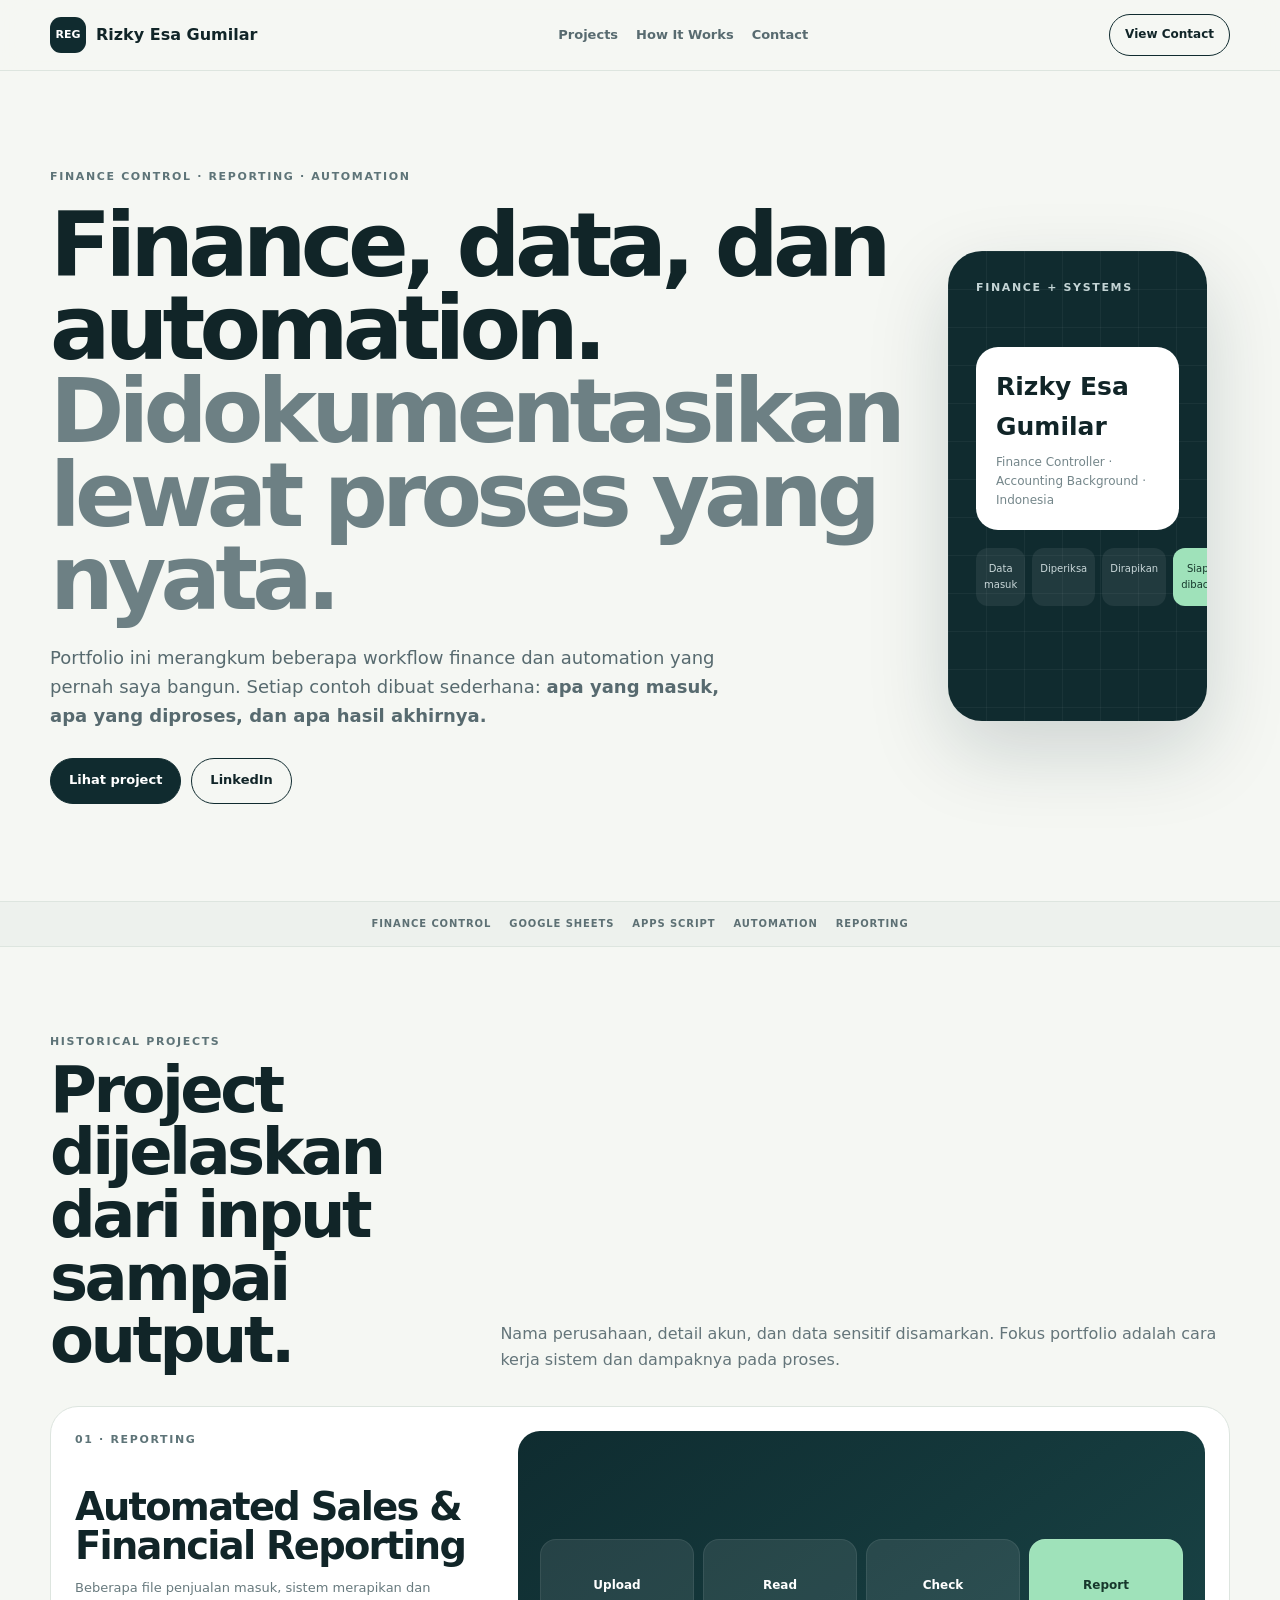
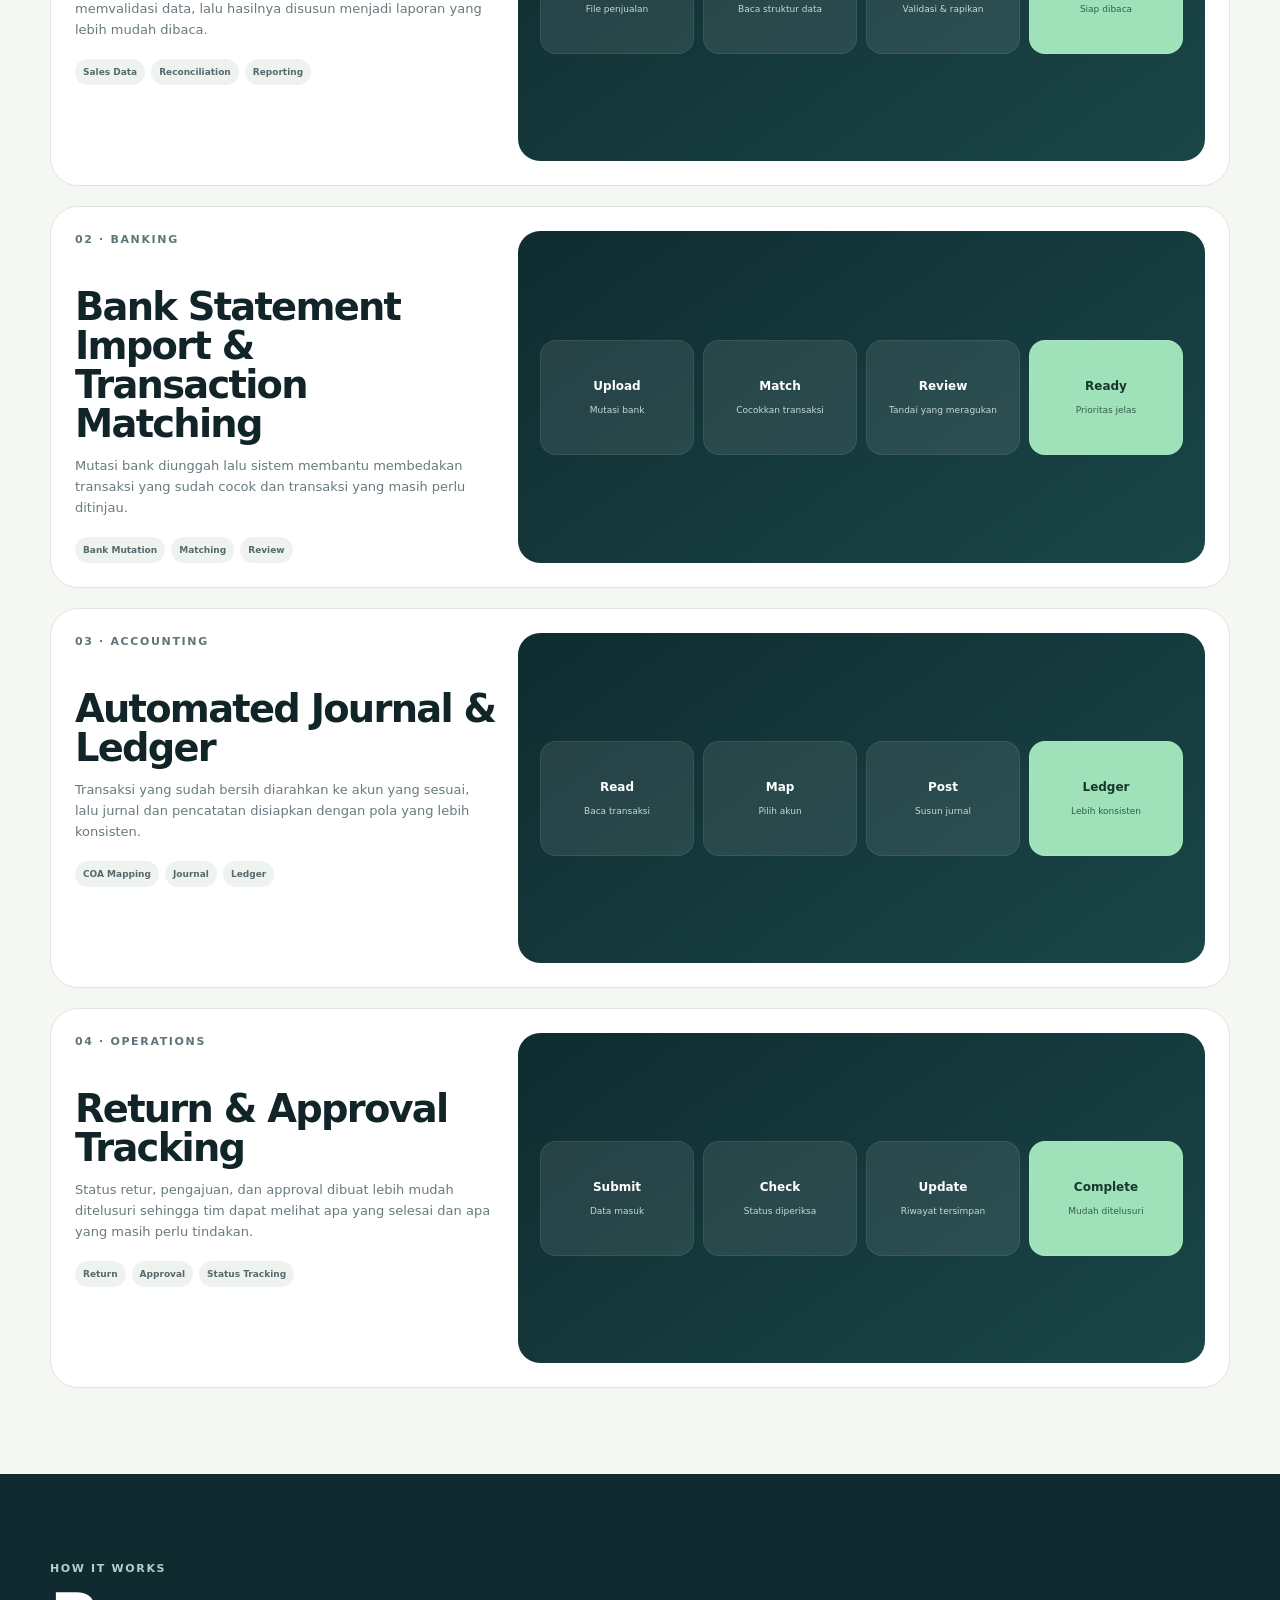
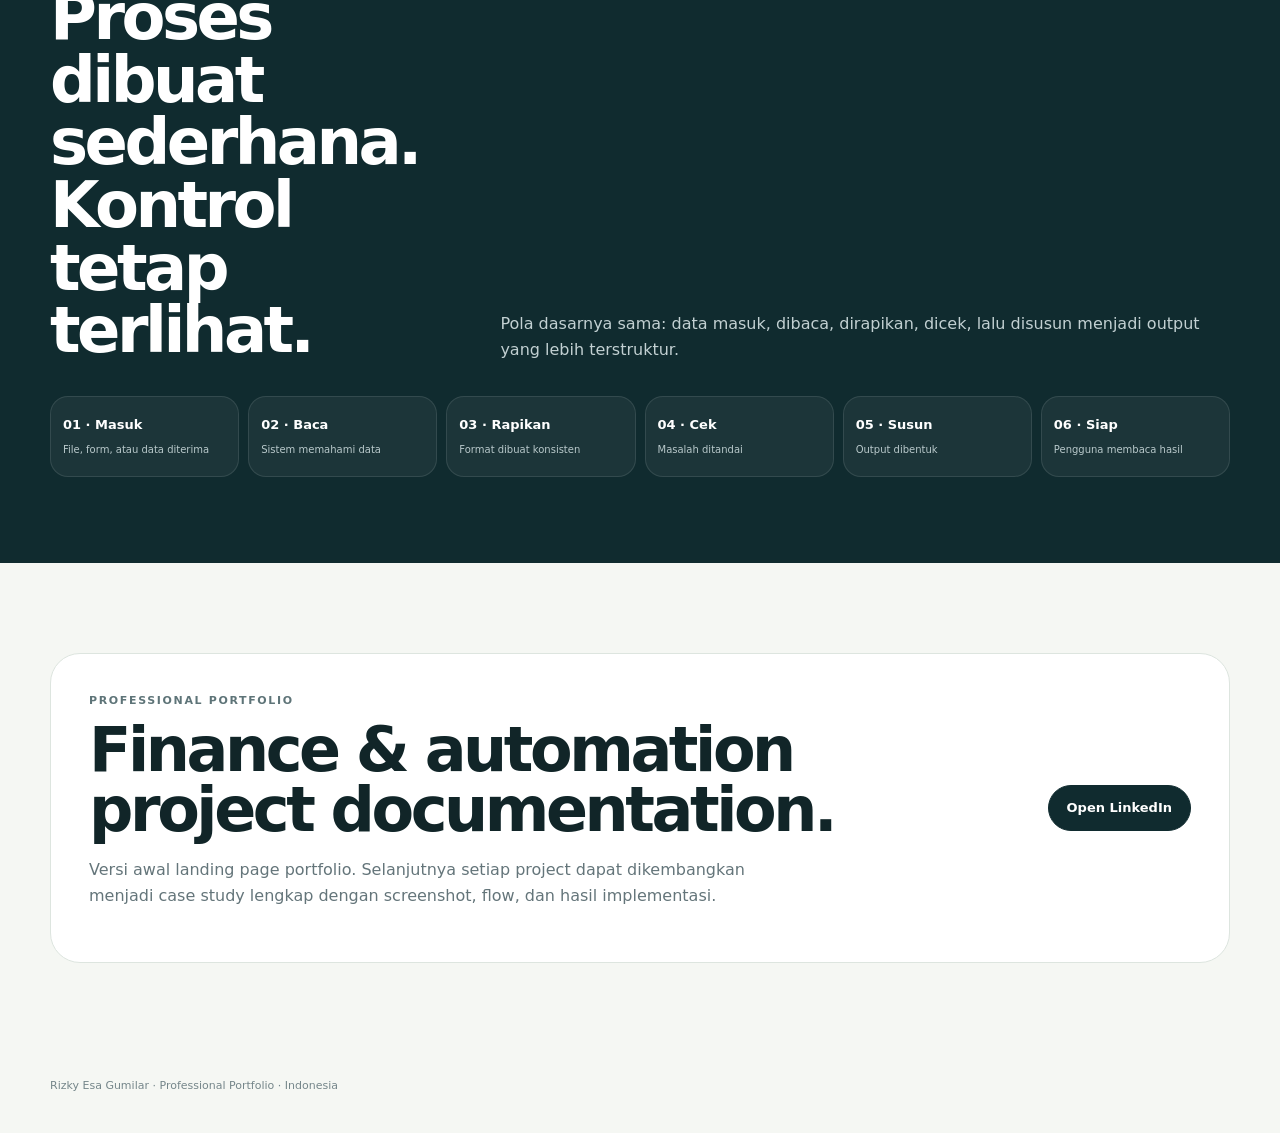
==== index.html @ 23c1c9a4 "Add initial portfolio landing page" ====
<!doctype html>
<html lang="id">
<head>
<meta charset="utf-8">
<meta name="viewport" content="width=device-width,initial-scale=1">
<title>Rizky Esa Gumilar — Finance Control & Automation</title>
<style>
:root{--bg:#f5f7f3;--paper:#fff;--ink:#112528;--muted:#64757a;--line:#dde5df;--deep:#102b2f;--green:#9fe2ba;--greenSoft:#e5f6eb;--max:1180px}*{box-sizing:border-box}html{scroll-behavior:smooth}body{margin:0;background:var(--bg);color:var(--ink);font-family:Inter,system-ui,-apple-system,"Segoe UI",sans-serif;line-height:1.6}a{text-decoration:none;color:inherit}.wrap{width:min(var(--max),calc(100% - 40px));margin:auto}nav{position:sticky;top:0;z-index:20;background:rgba(245,247,243,.93);backdrop-filter:blur(14px);border-bottom:1px solid var(--line)}.nav{min-height:70px;display:flex;align-items:center;justify-content:space-between;gap:18px}.brand{display:flex;align-items:center;gap:10px;font-weight:850}.brandmark{width:36px;height:36px;border-radius:11px;background:var(--deep);color:white;display:grid;place-items:center;font-size:11px}.navlinks{display:flex;gap:18px;font-size:13px;color:#586b70;font-weight:700}.cta{padding:10px 15px;border:1px solid var(--deep);border-radius:999px;font-size:12px;font-weight:800}.hero{display:grid;grid-template-columns:1.08fr .92fr;gap:48px;align-items:center;min-height:calc(100vh - 70px);padding:64px 0}.eyebrow{font-size:11px;letter-spacing:.15em;text-transform:uppercase;font-weight:850;color:#5e7478}.hero h1{font-size:clamp(52px,7vw,92px);line-height:.93;letter-spacing:-.065em;margin:18px 0 24px}.hero h1 span{color:#6d8084;font-weight:700}.hero p{font-size:18px;color:#576a6f;max-width:680px}.actions{display:flex;gap:10px;flex-wrap:wrap;margin-top:27px}.btn{min-height:46px;padding:0 18px;border-radius:999px;border:1px solid var(--deep);display:inline-flex;align-items:center;font-size:13px;font-weight:820}.btn.primary{background:var(--deep);color:white}.hero-panel{background:var(--deep);border-radius:34px;padding:28px;color:white;min-height:470px;box-shadow:0 30px 80px rgba(13,41,45,.17);position:relative;overflow:hidden}.hero-panel:before{content:"";position:absolute;inset:0;background-image:linear-gradient(rgba(255,255,255,.045) 1px,transparent 1px),linear-gradient(90deg,rgba(255,255,255,.045) 1px,transparent 1px);background-size:38px 38px}.panelin{position:relative;z-index:1}.profile{margin-top:50px;background:white;color:var(--ink);border-radius:22px;padding:20px}.profile h3{margin:0;font-size:25px}.profile p{margin:6px 0 0;color:#74868a;font-size:12px}.flow{display:grid;grid-template-columns:repeat(4,1fr);gap:7px;margin-top:18px}.flow div{padding:13px 8px;border-radius:12px;background:rgba(255,255,255,.07);text-align:center;font-size:10px;color:#c9d7d9}.flow .active{background:var(--green);color:#17372c}.trust{border-block:1px solid var(--line);background:#edf1ed;padding:14px 0}.trustin{display:flex;justify-content:center;gap:18px;flex-wrap:wrap;font-size:10px;letter-spacing:.09em;text-transform:uppercase;color:#5d7074;font-weight:820}section{padding:86px 0}.head{display:grid;grid-template-columns:.72fr 1.28fr;gap:40px;align-items:end;margin-bottom:34px}.head h2{font-size:clamp(38px,5vw,64px);line-height:.98;letter-spacing:-.055em;margin:8px 0 0}.head p{margin:0;color:var(--muted)}.projects{display:grid;gap:20px}.project{display:grid;grid-template-columns:.76fr 1.24fr;gap:22px;background:white;border:1px solid var(--line);border-radius:28px;padding:24px}.project h3{font-size:clamp(28px,3vw,40px);line-height:1.02;letter-spacing:-.045em;margin:38px 0 12px}.project p{color:#687a7e;font-size:13px}.tags{display:flex;gap:6px;flex-wrap:wrap;margin-top:18px}.tags span{padding:6px 8px;border-radius:999px;background:#eff3f0;font-size:9px;font-weight:780;color:#56696d}.visual{min-height:330px;border-radius:22px;background:linear-gradient(145deg,#0f2c30,#1a4648);padding:22px;color:white;display:flex;align-items:center}.steps{width:100%;display:grid;grid-template-columns:repeat(4,1fr);gap:9px}.step{background:rgba(255,255,255,.09);border:1px solid rgba(255,255,255,.08);border-radius:16px;padding:17px 11px;text-align:center;min-height:115px;display:flex;flex-direction:column;justify-content:center}.step b{font-size:12px}.step span{font-size:9px;color:#c7d7d8;margin-top:6px}.step.done{background:var(--green);color:#17372c}.step.done span{color:#355c4c}.method{background:#102b2f;color:white}.method .head p{color:#c2d0d2}.methodflow{display:grid;grid-template-columns:repeat(6,1fr);gap:9px}.methodflow div{border:1px solid rgba(255,255,255,.10);border-radius:18px;padding:18px 12px;background:rgba(255,255,255,.05)}.methodflow b{display:block;font-size:13px}.methodflow span{display:block;font-size:10px;color:#b9c9cb;margin-top:6px}.contact{padding:90px 0}.contactbox{background:white;border:1px solid var(--line);border-radius:30px;padding:38px;display:grid;grid-template-columns:1fr auto;gap:30px;align-items:center}.contact h2{font-size:clamp(38px,5vw,62px);line-height:.98;letter-spacing:-.055em;margin:10px 0}.contact p{color:var(--muted);max-width:680px}footer{padding:24px 0 38px;color:#75868a;font-size:11px}@media(max-width:900px){.hero,.head,.project,.contactbox{grid-template-columns:1fr}.hero{padding-top:48px}.hero-panel{min-height:390px}.navlinks{display:none}.methodflow{grid-template-columns:repeat(2,1fr)}}@media(max-width:620px){.wrap{width:min(100% - 24px,var(--max))}.hero h1{font-size:52px}.flow,.steps{grid-template-columns:1fr 1fr}.project{padding:16px}.visual{min-height:280px}}
</style>
</head>
<body>
<nav><div class="wrap nav"><div class="brand"><div class="brandmark">REG</div>Rizky Esa Gumilar</div><div class="navlinks"><a href="#projects">Projects</a><a href="#method">How It Works</a><a href="#contact">Contact</a></div><a class="cta" href="#contact">View Contact</a></div></nav>
<main>
<div class="wrap hero"><div><div class="eyebrow">Finance Control · Reporting · Automation</div><h1>Finance, data, dan automation.<br><span>Didokumentasikan lewat proses yang nyata.</span></h1><p>Portfolio ini merangkum beberapa workflow finance dan automation yang pernah saya bangun. Setiap contoh dibuat sederhana: <strong>apa yang masuk, apa yang diproses, dan apa hasil akhirnya.</strong></p><div class="actions"><a class="btn primary" href="#projects">Lihat project</a><a class="btn" href="https://www.linkedin.com/" target="_blank" rel="noreferrer">LinkedIn</a></div></div><div class="hero-panel"><div class="panelin"><div class="eyebrow" style="color:#c4d4d5">Finance + Systems</div><div class="profile"><h3>Rizky Esa Gumilar</h3><p>Finance Controller · Accounting Background · Indonesia</p></div><div class="flow"><div>Data masuk</div><div>Diperiksa</div><div>Dirapikan</div><div class="active">Siap dibaca</div></div></div></div></div>
<div class="trust"><div class="wrap trustin"><span>Finance Control</span><span>Google Sheets</span><span>Apps Script</span><span>Automation</span><span>Reporting</span></div></div>
<section id="projects"><div class="wrap"><div class="head"><div><div class="eyebrow">Historical projects</div><h2>Project dijelaskan dari input sampai output.</h2></div><p>Nama perusahaan, detail akun, dan data sensitif disamarkan. Fokus portfolio adalah cara kerja sistem dan dampaknya pada proses.</p></div><div class="projects">
<article class="project"><div><div class="eyebrow">01 · Reporting</div><h3>Automated Sales & Financial Reporting</h3><p>Beberapa file penjualan masuk, sistem merapikan dan memvalidasi data, lalu hasilnya disusun menjadi laporan yang lebih mudah dibaca.</p><div class="tags"><span>Sales Data</span><span>Reconciliation</span><span>Reporting</span></div></div><div class="visual"><div class="steps"><div class="step"><b>Upload</b><span>File penjualan</span></div><div class="step"><b>Read</b><span>Baca struktur data</span></div><div class="step"><b>Check</b><span>Validasi & rapikan</span></div><div class="step done"><b>Report</b><span>Siap dibaca</span></div></div></div></article>
<article class="project"><div><div class="eyebrow">02 · Banking</div><h3>Bank Statement Import & Transaction Matching</h3><p>Mutasi bank diunggah lalu sistem membantu membedakan transaksi yang sudah cocok dan transaksi yang masih perlu ditinjau.</p><div class="tags"><span>Bank Mutation</span><span>Matching</span><span>Review</span></div></div><div class="visual"><div class="steps"><div class="step"><b>Upload</b><span>Mutasi bank</span></div><div class="step"><b>Match</b><span>Cocokkan transaksi</span></div><div class="step"><b>Review</b><span>Tandai yang meragukan</span></div><div class="step done"><b>Ready</b><span>Prioritas jelas</span></div></div></div></article>
<article class="project"><div><div class="eyebrow">03 · Accounting</div><h3>Automated Journal & Ledger</h3><p>Transaksi yang sudah bersih diarahkan ke akun yang sesuai, lalu jurnal dan pencatatan disiapkan dengan pola yang lebih konsisten.</p><div class="tags"><span>COA Mapping</span><span>Journal</span><span>Ledger</span></div></div><div class="visual"><div class="steps"><div class="step"><b>Read</b><span>Baca transaksi</span></div><div class="step"><b>Map</b><span>Pilih akun</span></div><div class="step"><b>Post</b><span>Susun jurnal</span></div><div class="step done"><b>Ledger</b><span>Lebih konsisten</span></div></div></div></article>
<article class="project"><div><div class="eyebrow">04 · Operations</div><h3>Return & Approval Tracking</h3><p>Status retur, pengajuan, dan approval dibuat lebih mudah ditelusuri sehingga tim dapat melihat apa yang selesai dan apa yang masih perlu tindakan.</p><div class="tags"><span>Return</span><span>Approval</span><span>Status Tracking</span></div></div><div class="visual"><div class="steps"><div class="step"><b>Submit</b><span>Data masuk</span></div><div class="step"><b>Check</b><span>Status diperiksa</span></div><div class="step"><b>Update</b><span>Riwayat tersimpan</span></div><div class="step done"><b>Complete</b><span>Mudah ditelusuri</span></div></div></div></article>
</div></div></section>
<section id="method" class="method"><div class="wrap"><div class="head"><div><div class="eyebrow" style="color:#b9cbcd">How it works</div><h2>Proses dibuat sederhana. Kontrol tetap terlihat.</h2></div><p>Pola dasarnya sama: data masuk, dibaca, dirapikan, dicek, lalu disusun menjadi output yang lebih terstruktur.</p></div><div class="methodflow"><div><b>01 · Masuk</b><span>File, form, atau data diterima</span></div><div><b>02 · Baca</b><span>Sistem memahami data</span></div><div><b>03 · Rapikan</b><span>Format dibuat konsisten</span></div><div><b>04 · Cek</b><span>Masalah ditandai</span></div><div><b>05 · Susun</b><span>Output dibentuk</span></div><div><b>06 · Siap</b><span>Pengguna membaca hasil</span></div></div></div></section>
<section id="contact" class="contact"><div class="wrap"><div class="contactbox"><div><div class="eyebrow">Professional portfolio</div><h2>Finance & automation project documentation.</h2><p>Versi awal landing page portfolio. Selanjutnya setiap project dapat dikembangkan menjadi case study lengkap dengan screenshot, flow, dan hasil implementasi.</p></div><a class="btn primary" href="https://www.linkedin.com/" target="_blank" rel="noreferrer">Open LinkedIn</a></div></div></section>
</main><footer><div class="wrap">Rizky Esa Gumilar · Professional Portfolio · Indonesia</div></footer>
</body></html>
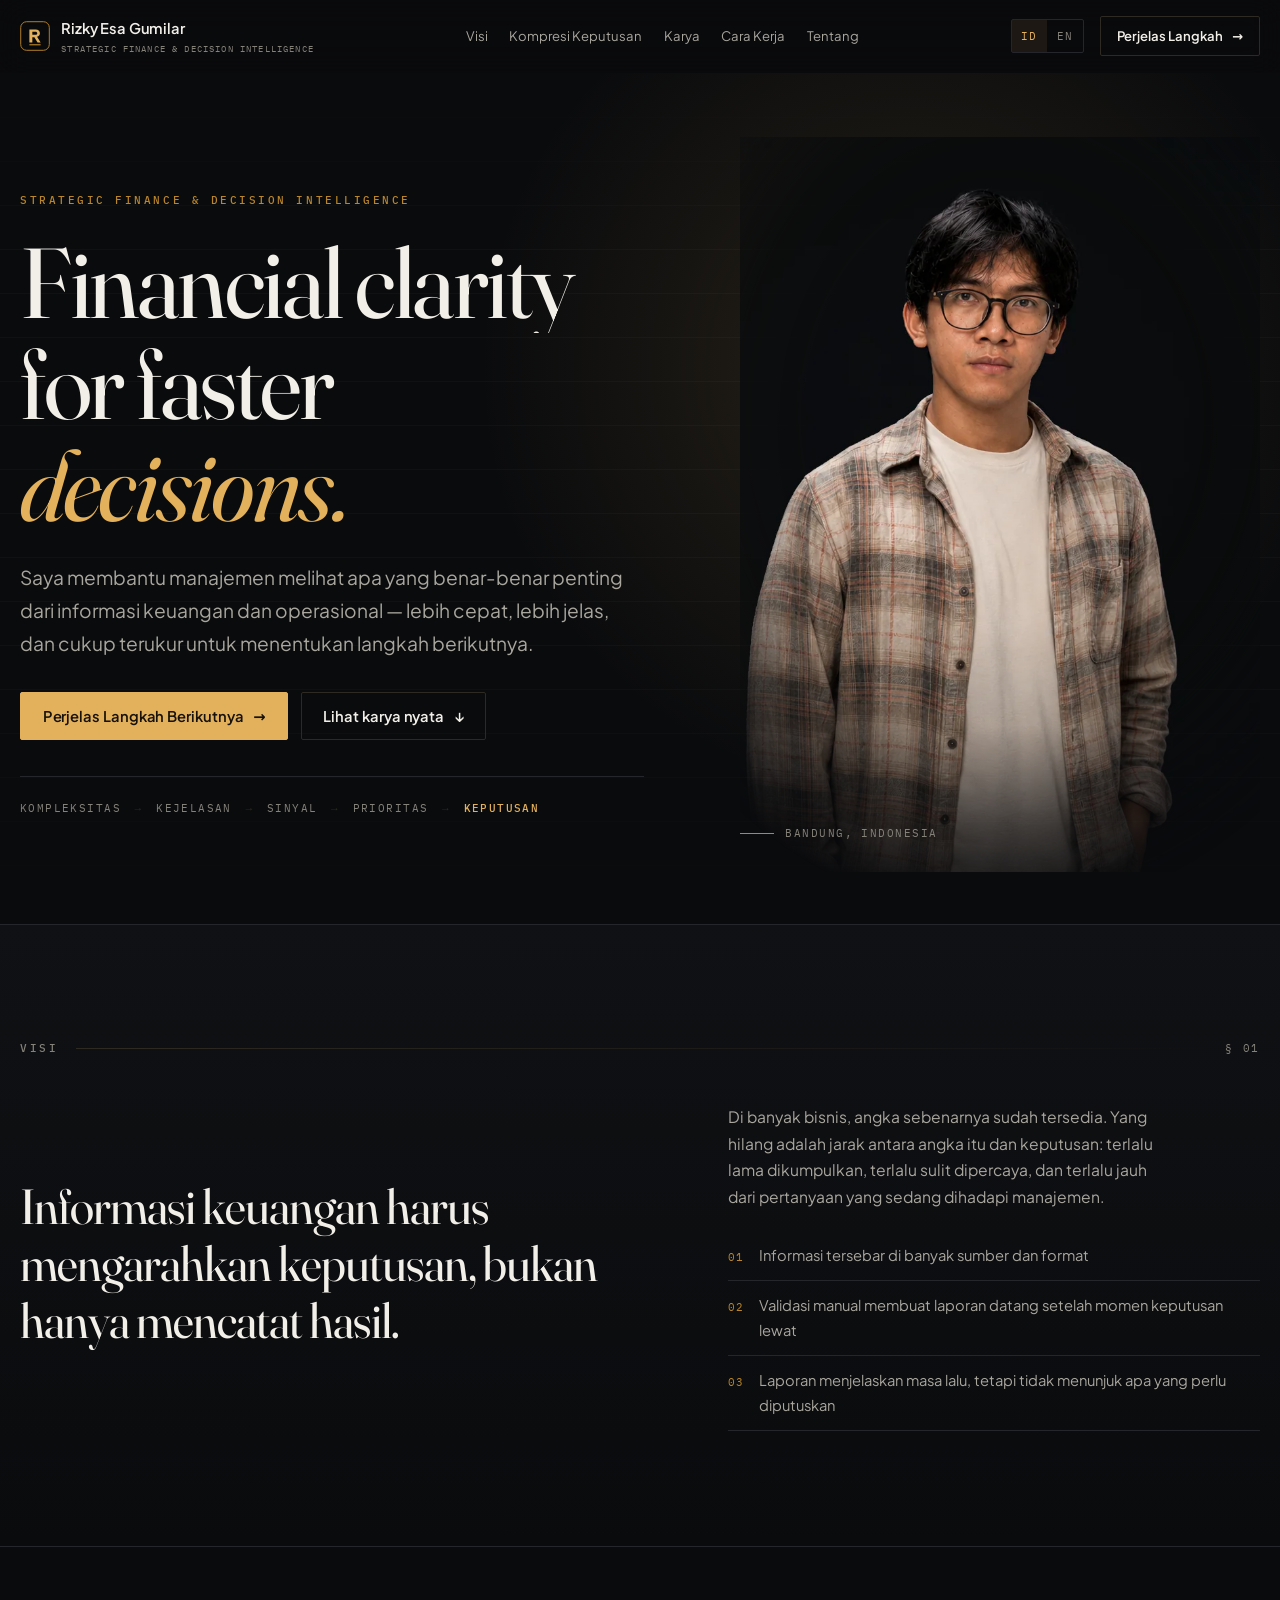
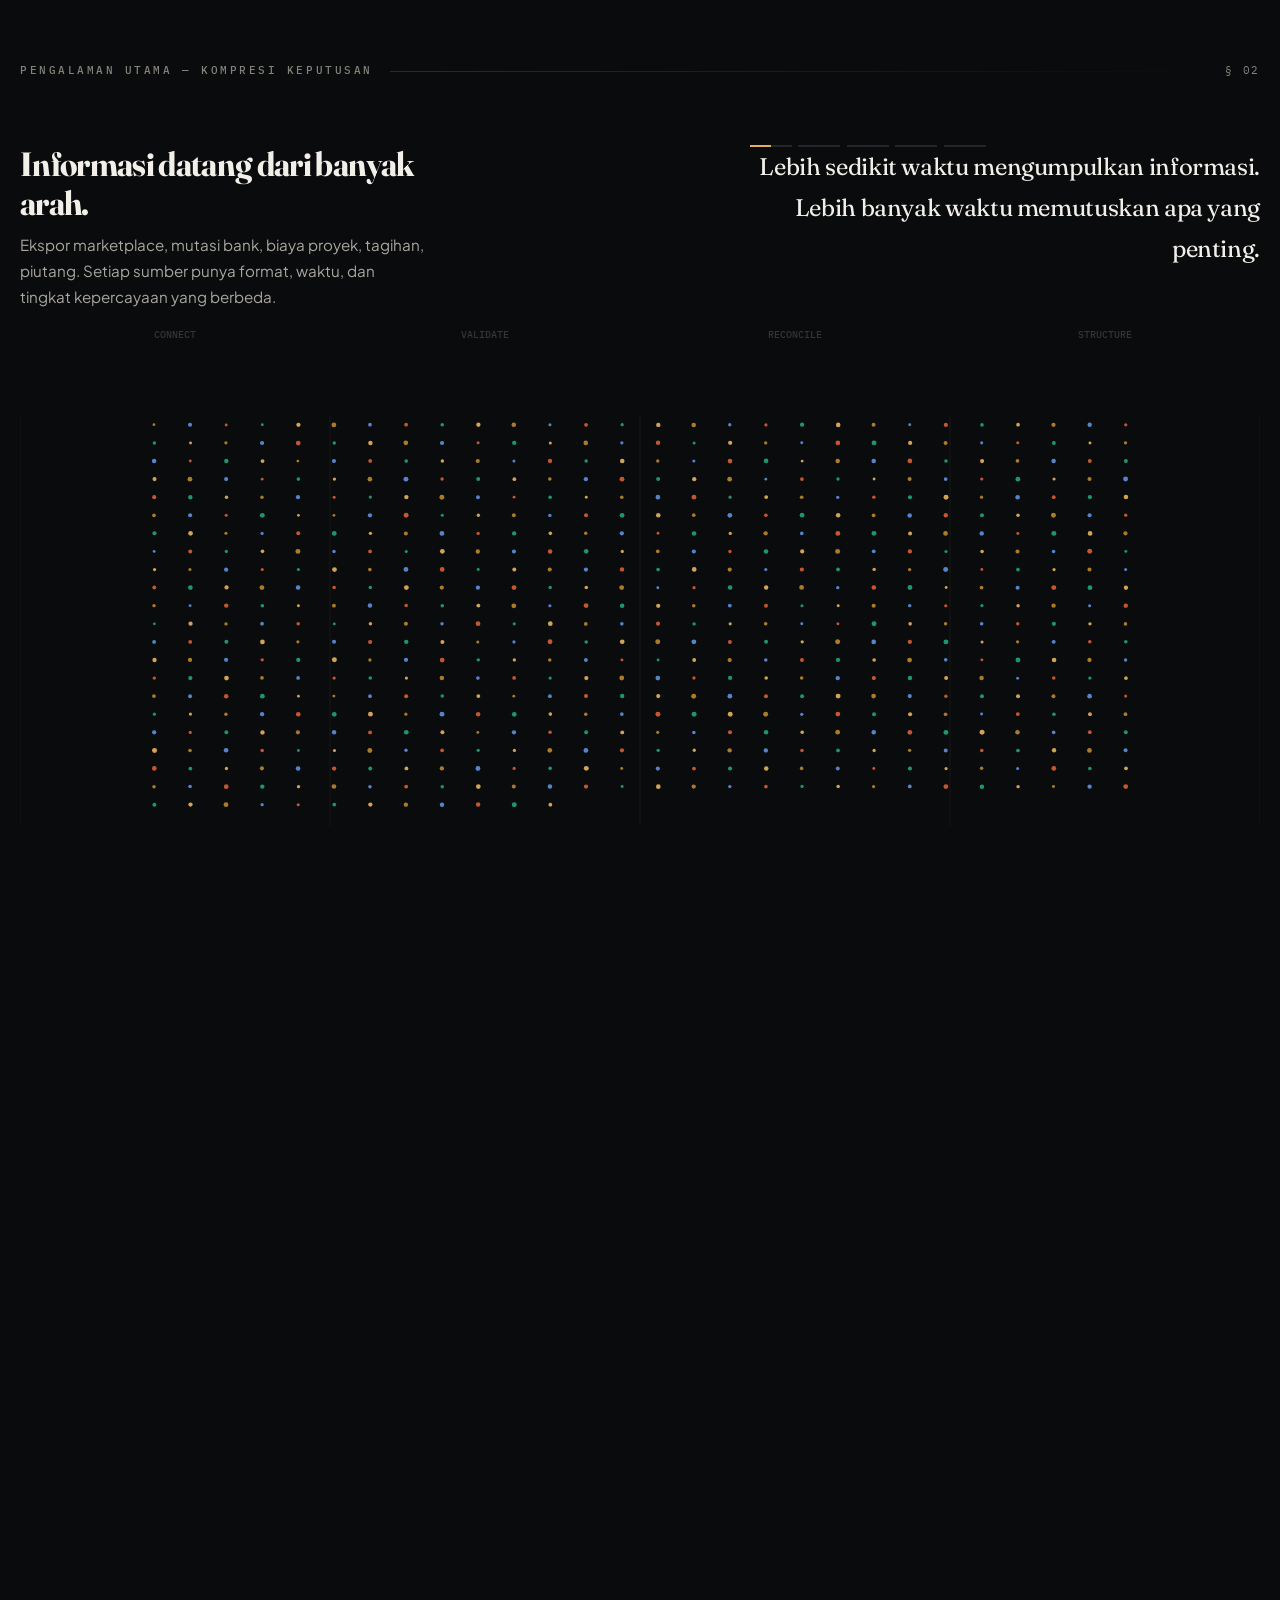
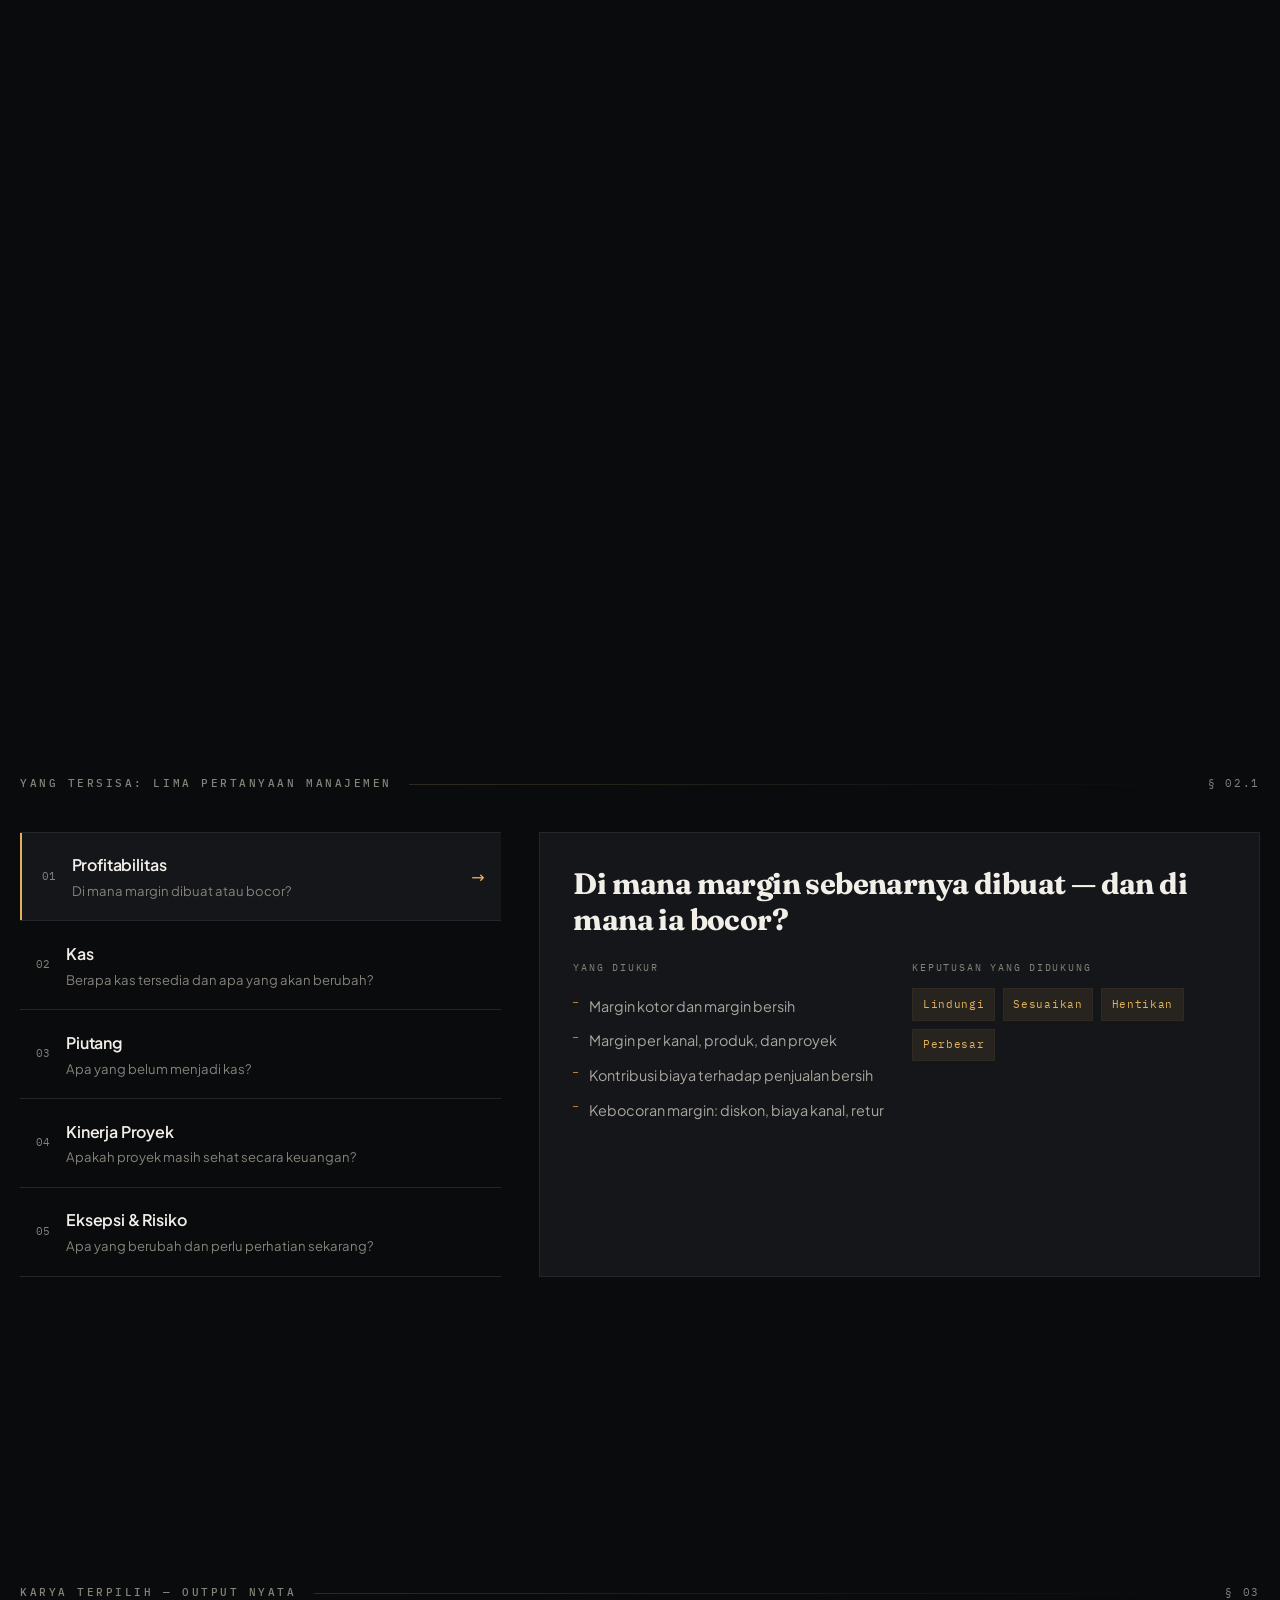
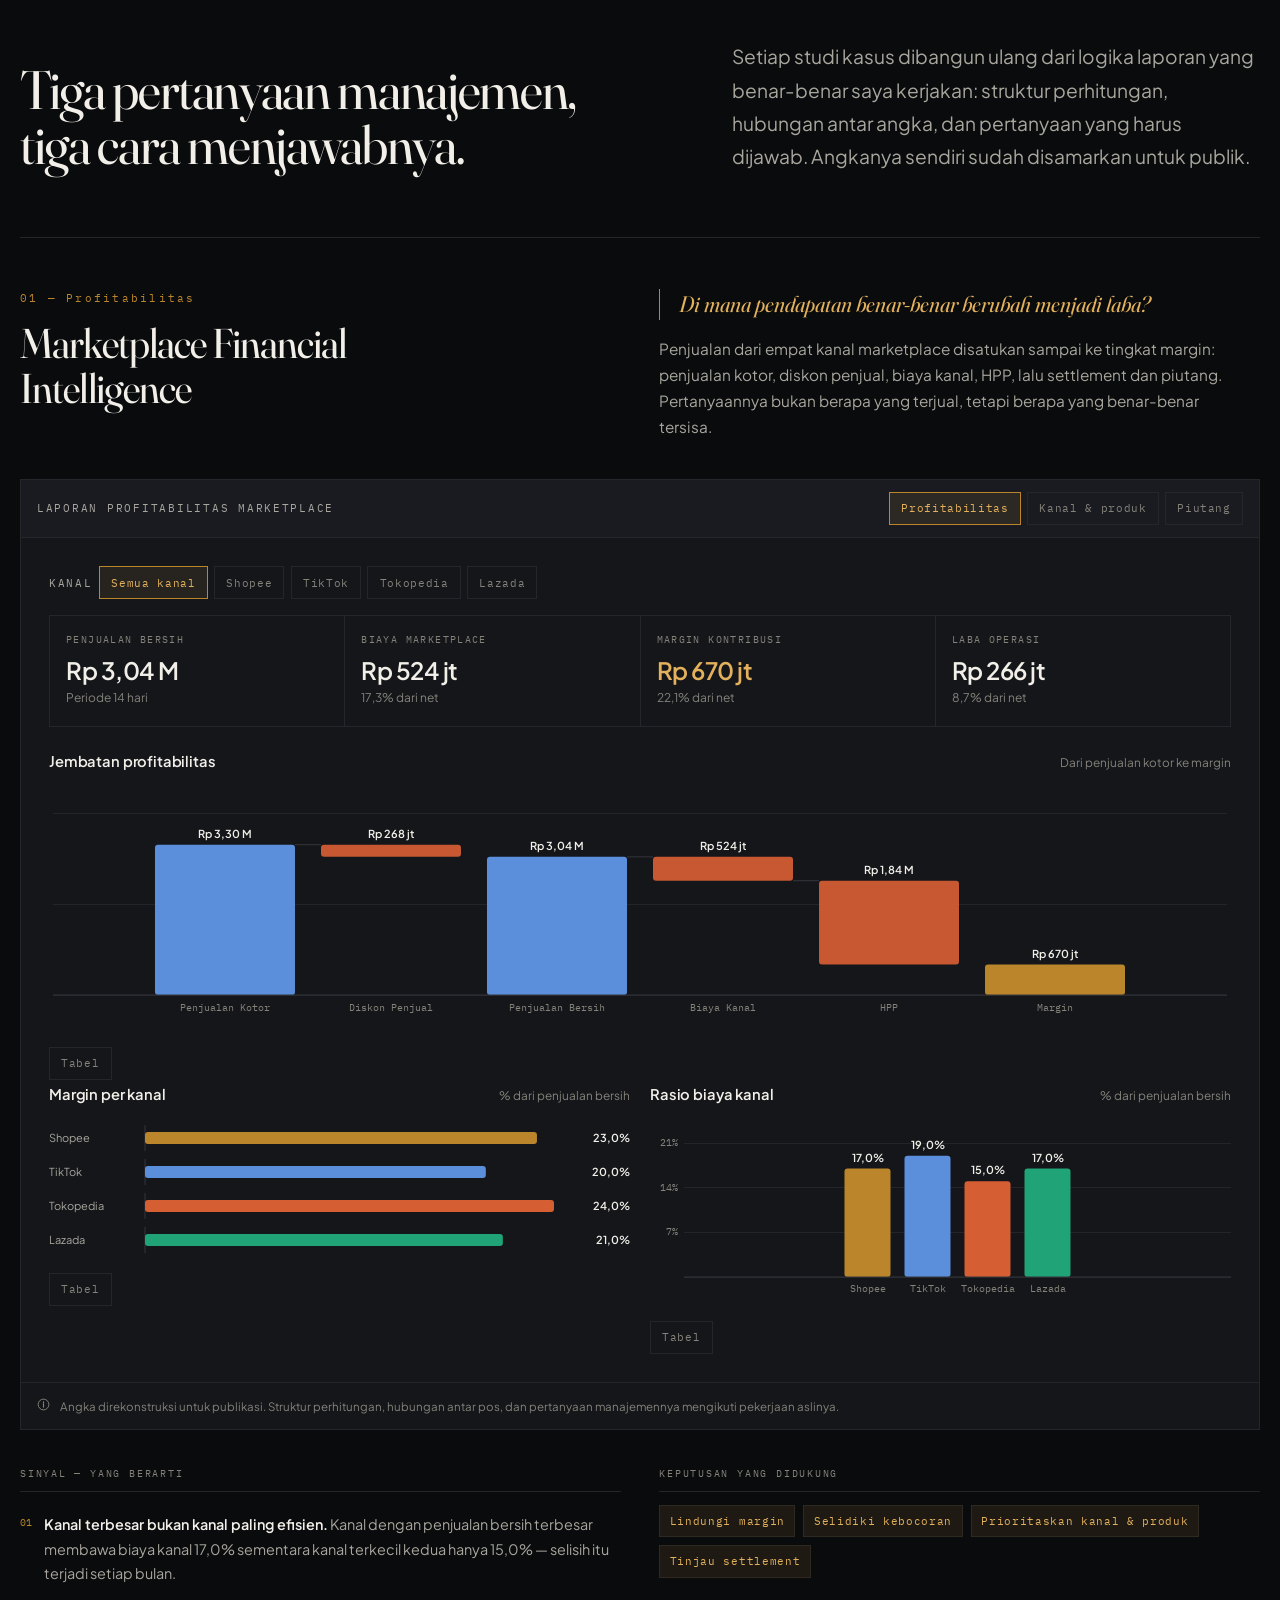
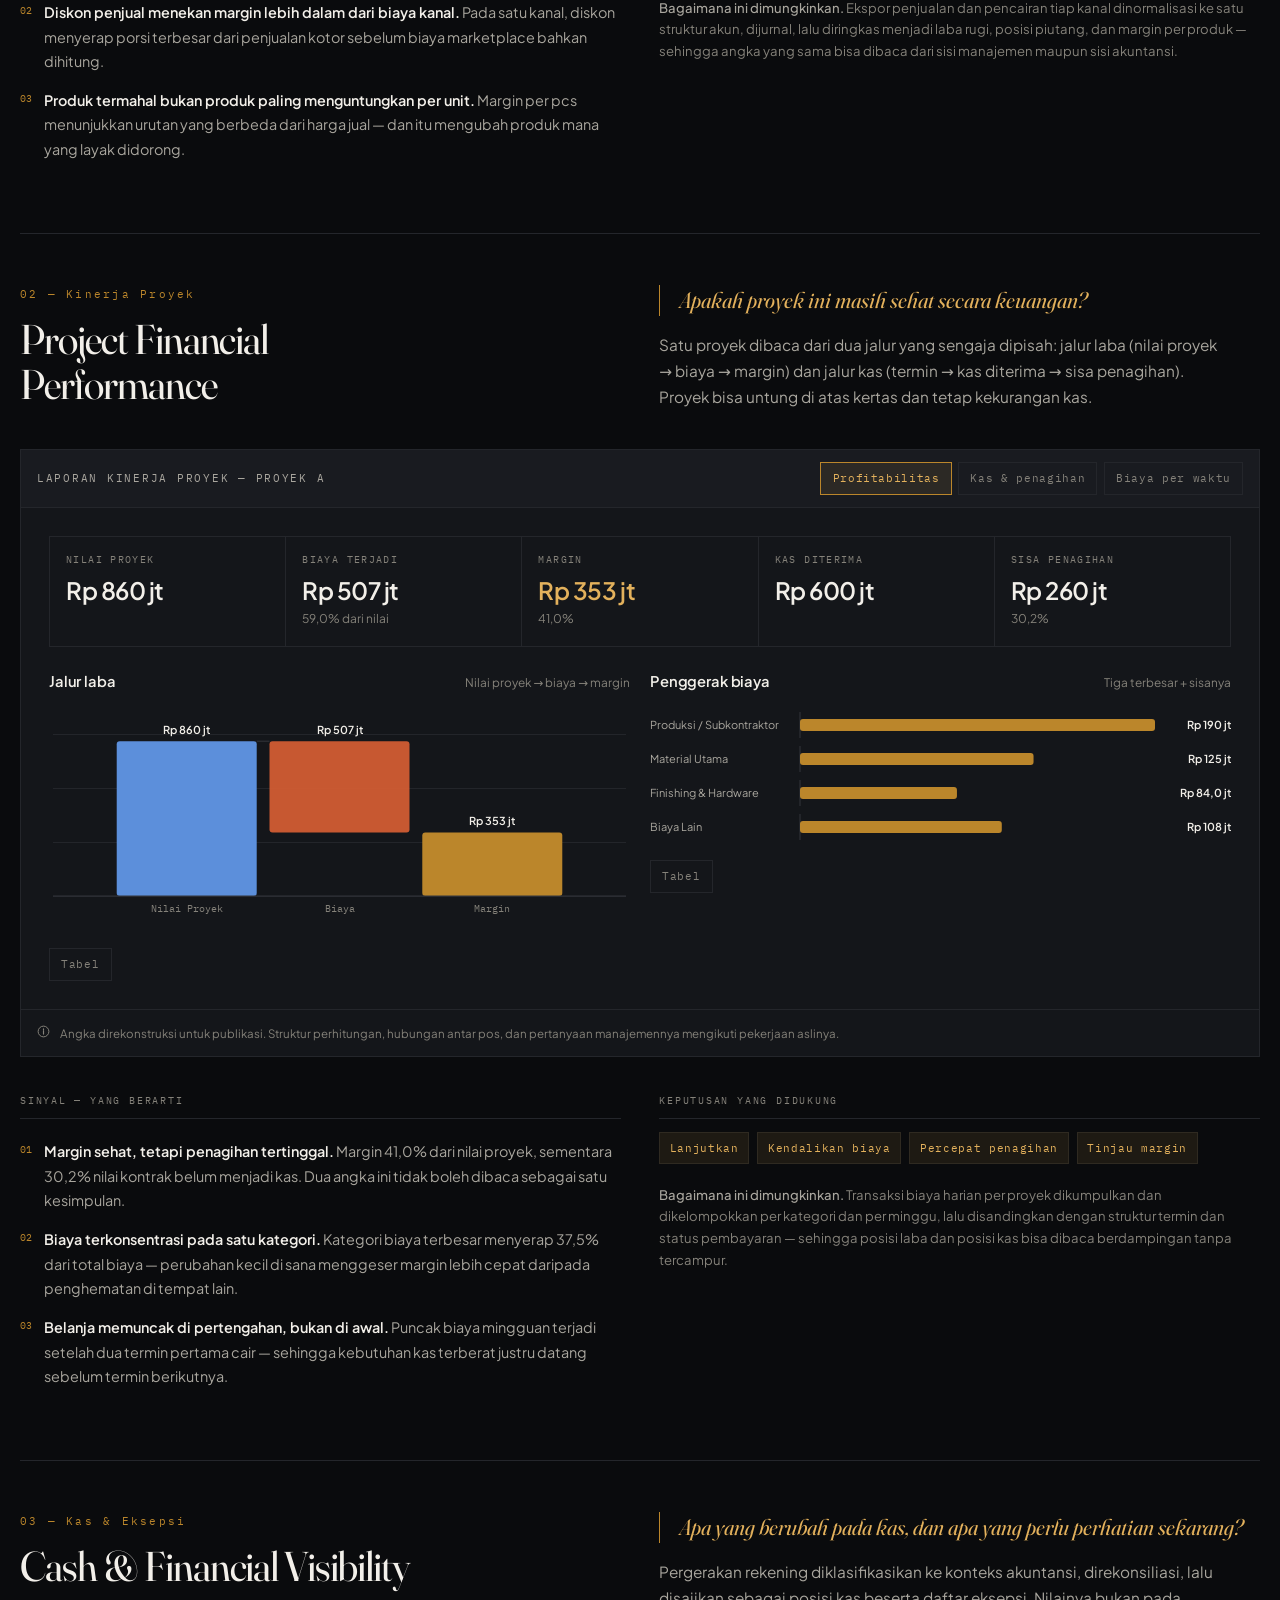
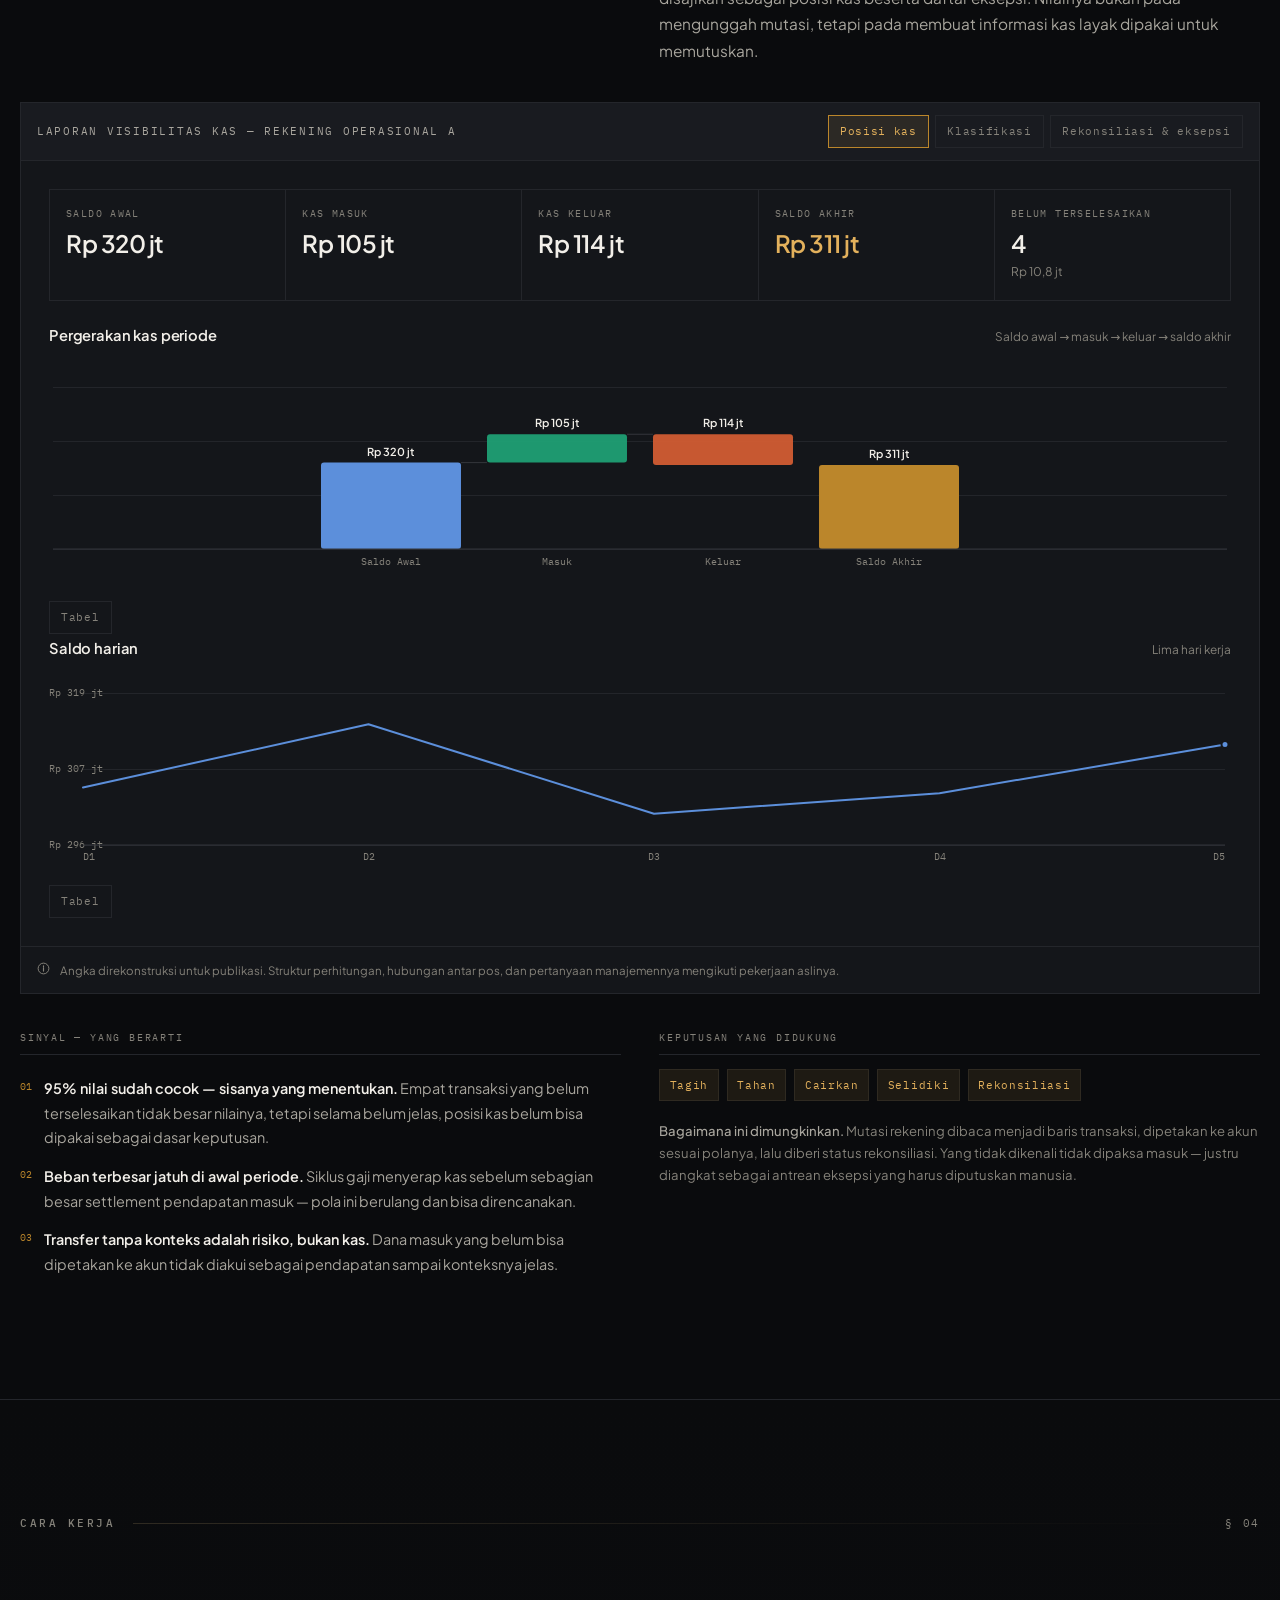
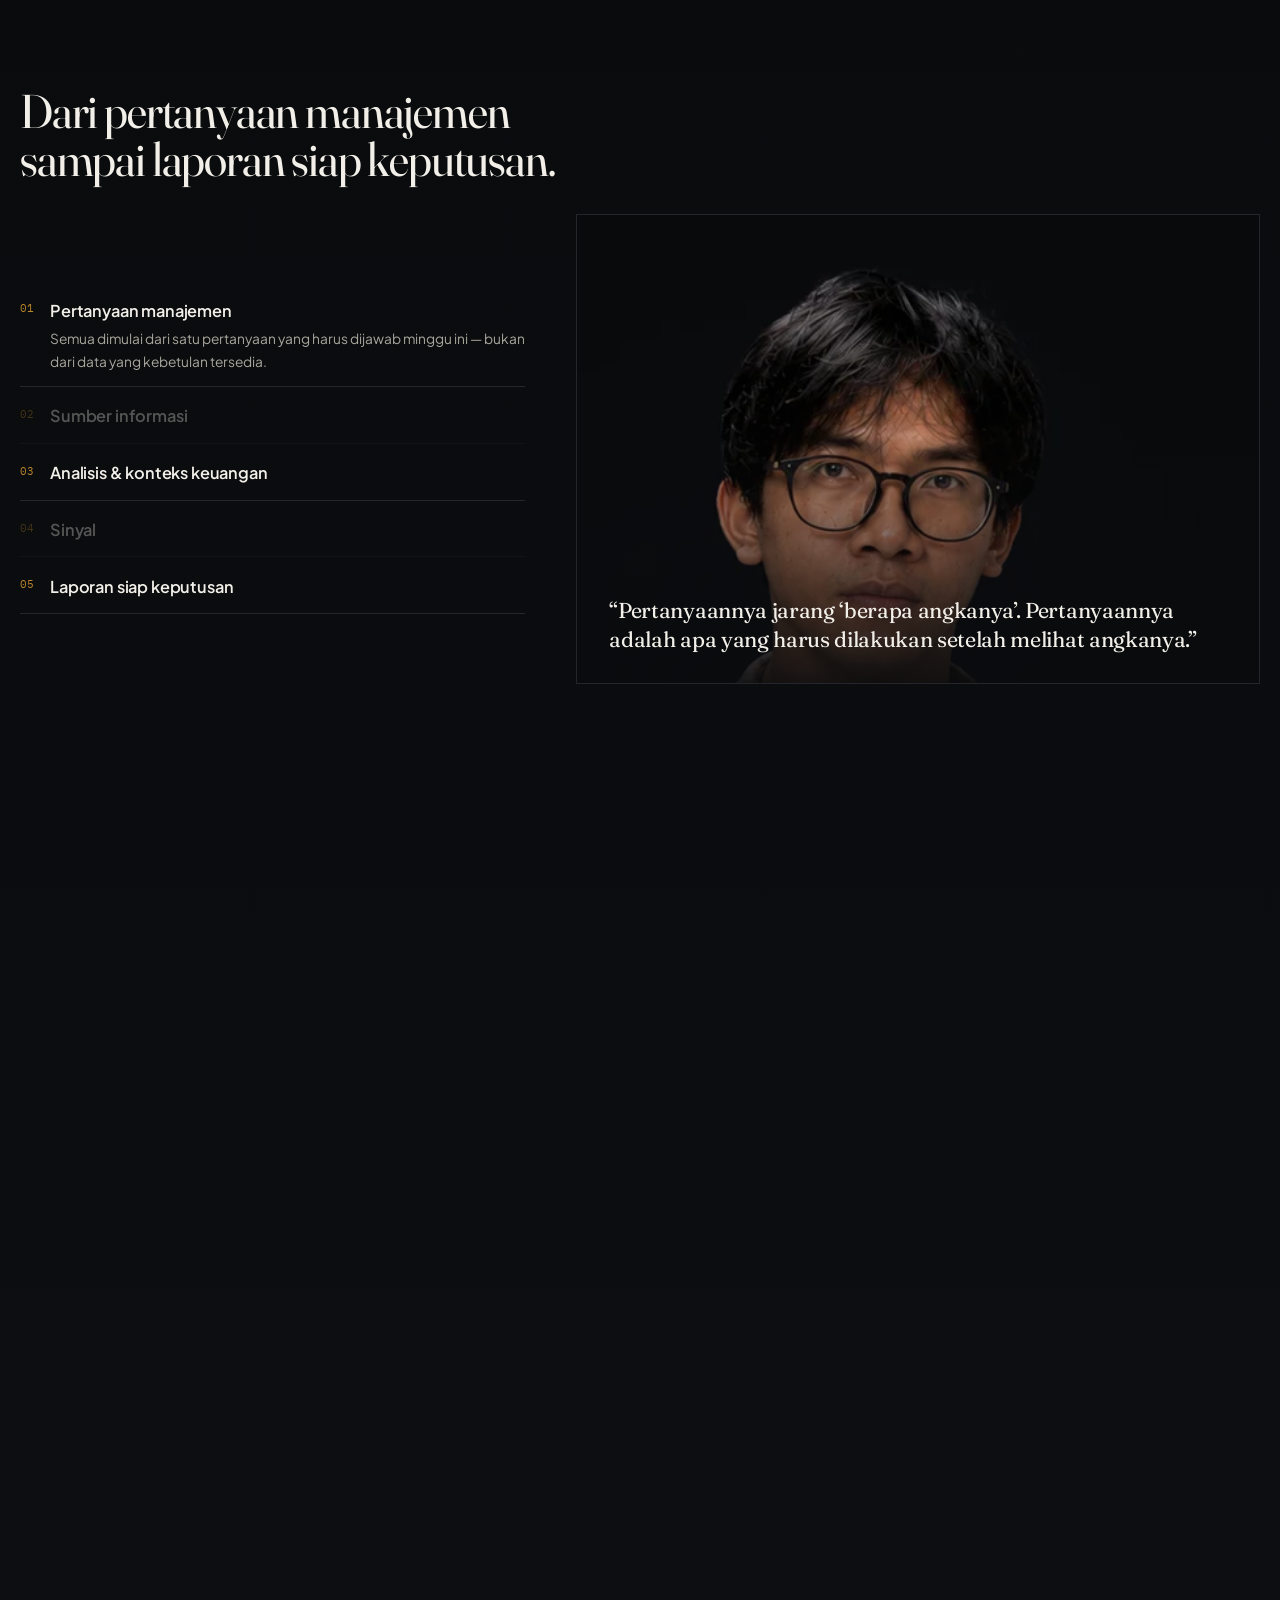
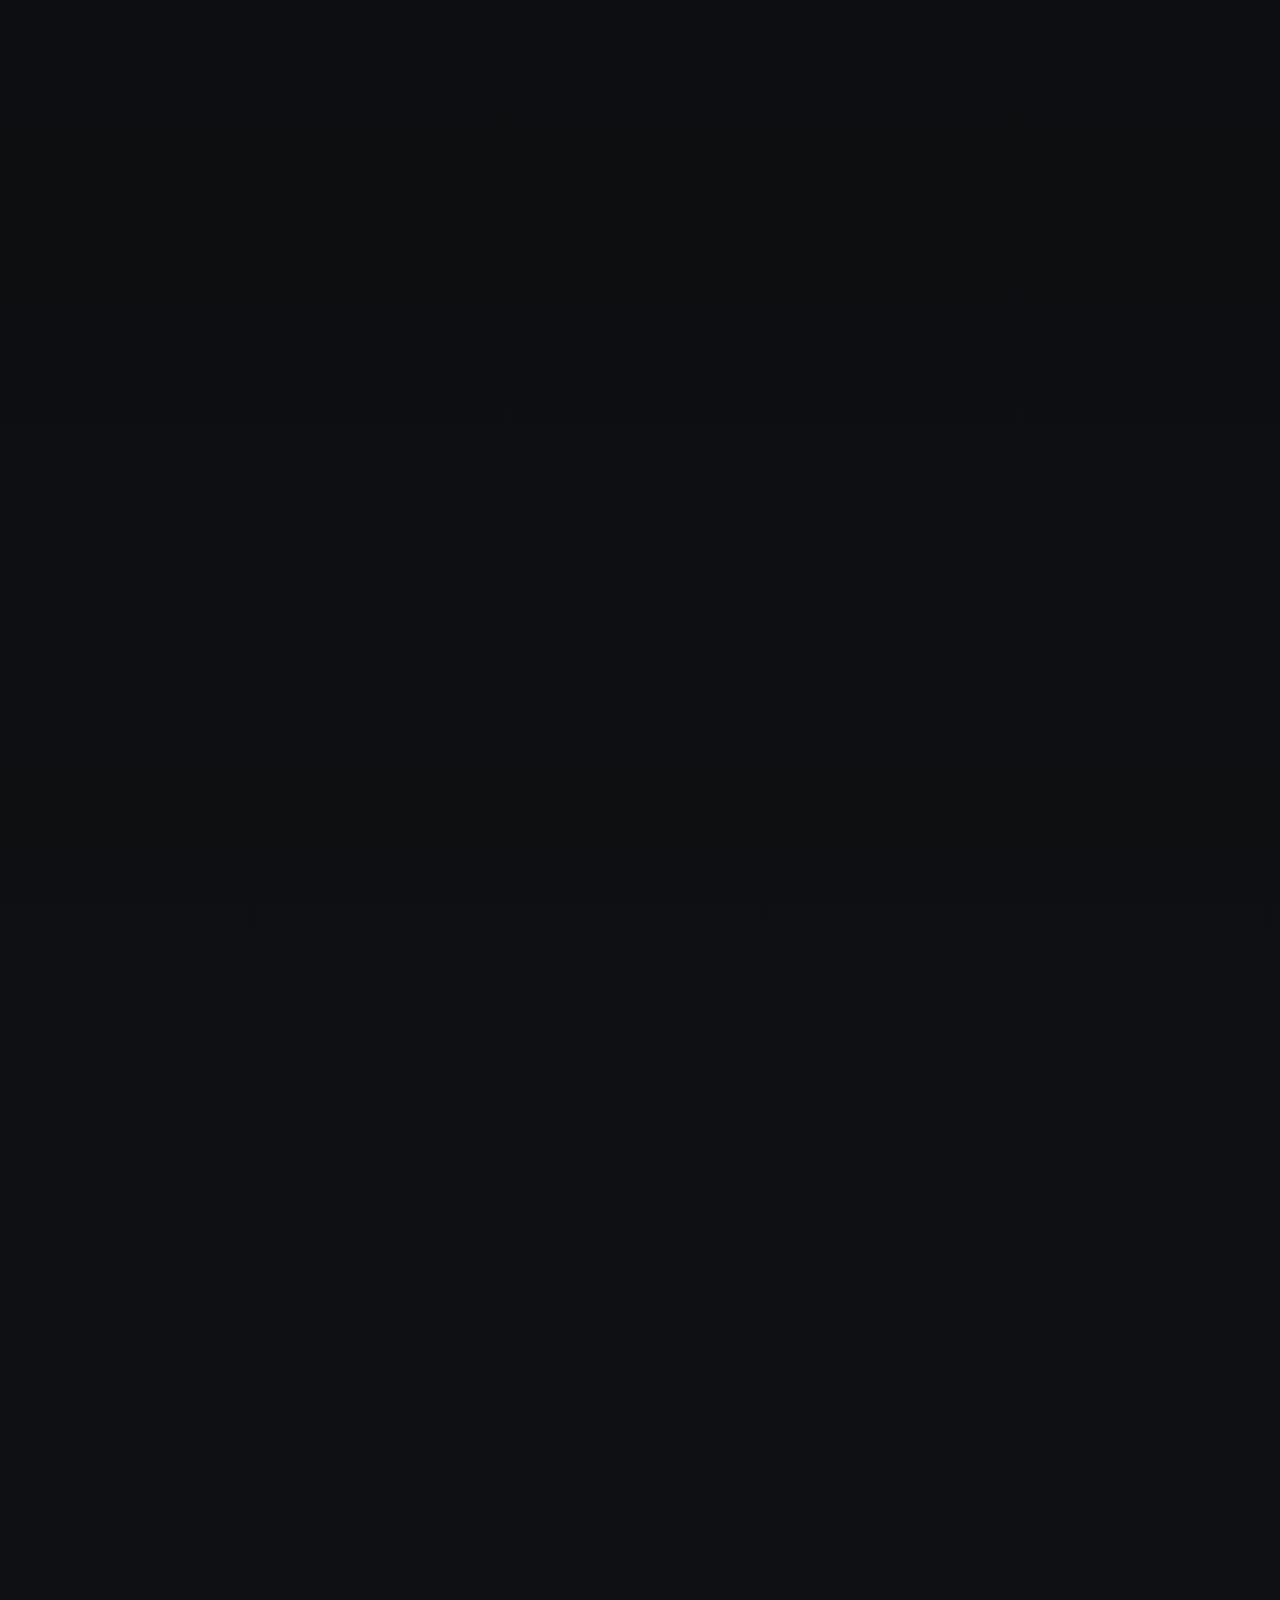
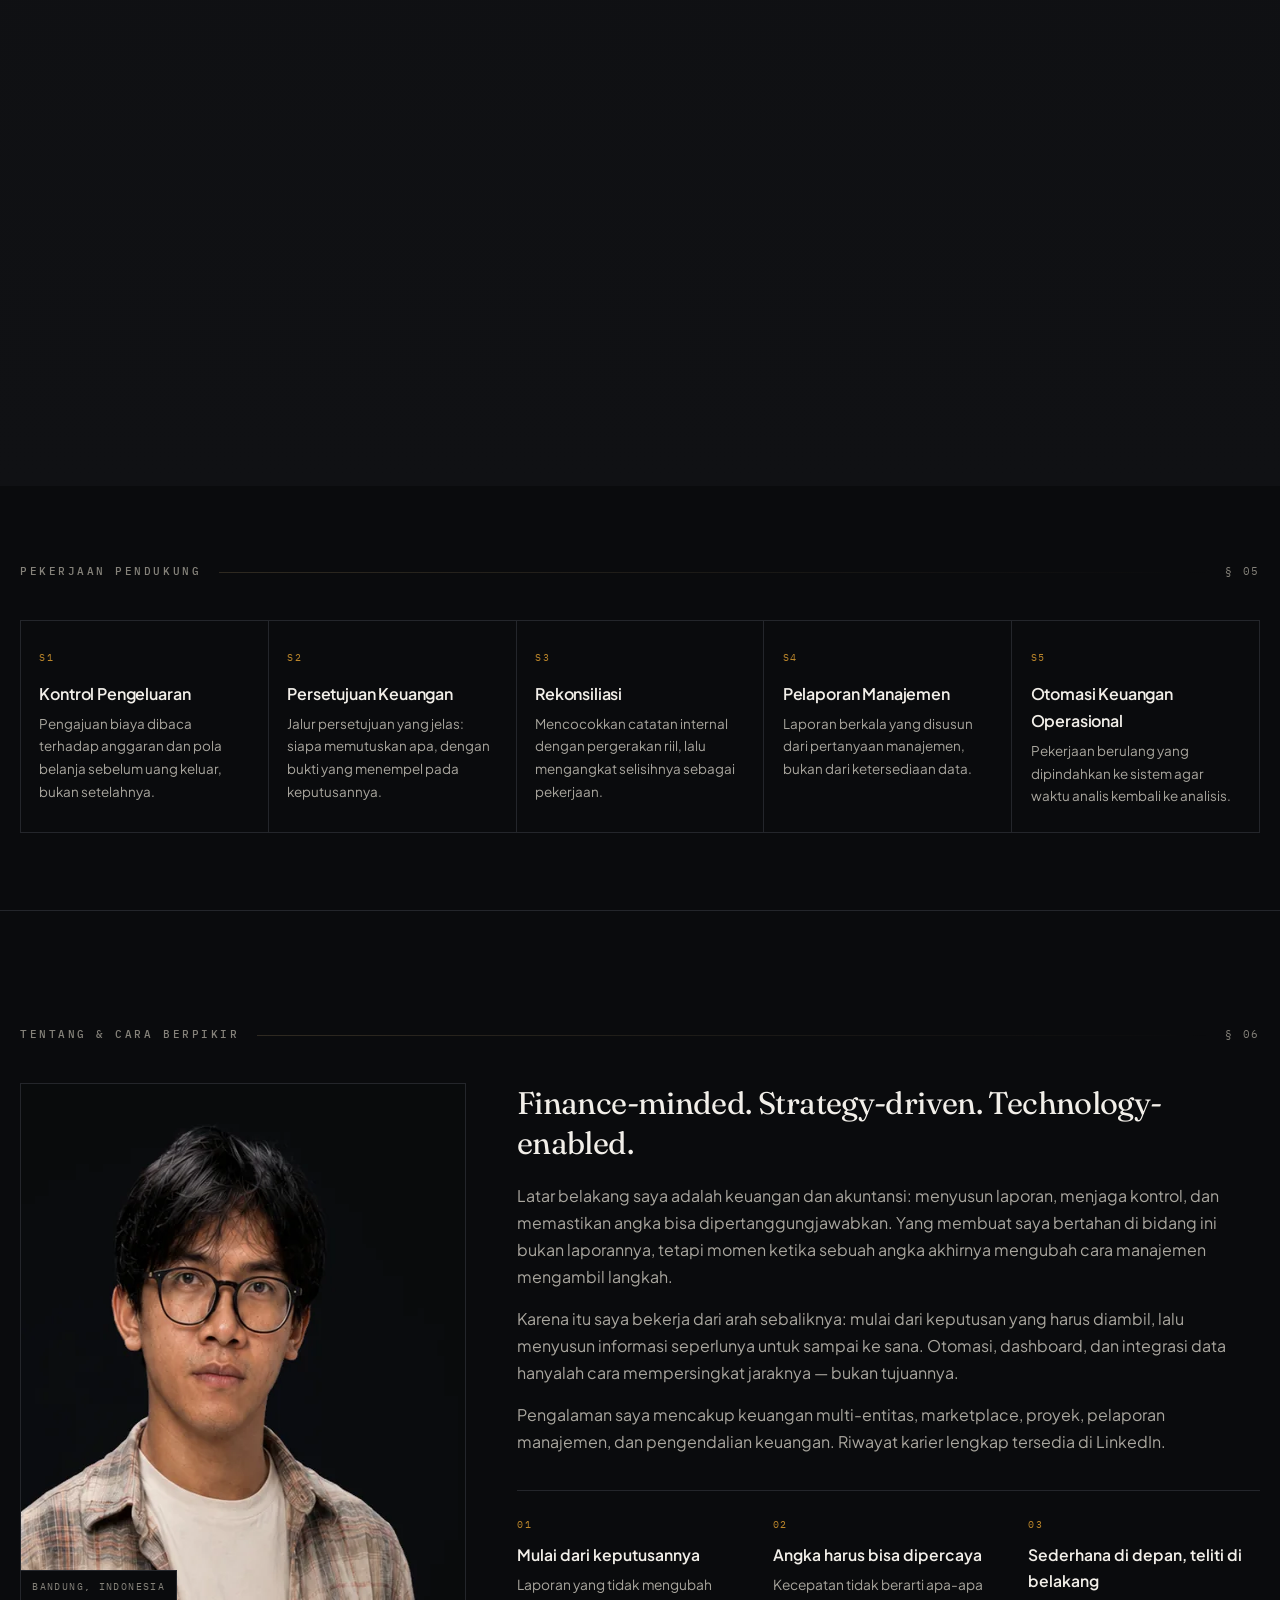
==== commit c1b53de1: "Rebuild portfolio as a Strategic Finance & Decision Intelligence site Local checkpoint before the QA" ====
--- a/index.html
+++ b/index.html
@@ -1,25 +1,493 @@
 <!doctype html>
 <html lang="id">
-<head>
-<meta charset="utf-8">
-<meta name="viewport" content="width=device-width,initial-scale=1">
-<title>Rizky Esa Gumilar — Finance Control & Automation</title>
-<style>
-:root{--bg:#f5f7f3;--paper:#fff;--ink:#112528;--muted:#64757a;--line:#dde5df;--deep:#102b2f;--green:#9fe2ba;--greenSoft:#e5f6eb;--max:1180px}*{box-sizing:border-box}html{scroll-behavior:smooth}body{margin:0;background:var(--bg);color:var(--ink);font-family:Inter,system-ui,-apple-system,"Segoe UI",sans-serif;line-height:1.6}a{text-decoration:none;color:inherit}.wrap{width:min(var(--max),calc(100% - 40px));margin:auto}nav{position:sticky;top:0;z-index:20;background:rgba(245,247,243,.93);backdrop-filter:blur(14px);border-bottom:1px solid var(--line)}.nav{min-height:70px;display:flex;align-items:center;justify-content:space-between;gap:18px}.brand{display:flex;align-items:center;gap:10px;font-weight:850}.brandmark{width:36px;height:36px;border-radius:11px;background:var(--deep);color:white;display:grid;place-items:center;font-size:11px}.navlinks{display:flex;gap:18px;font-size:13px;color:#586b70;font-weight:700}.cta{padding:10px 15px;border:1px solid var(--deep);border-radius:999px;font-size:12px;font-weight:800}.hero{display:grid;grid-template-columns:1.08fr .92fr;gap:48px;align-items:center;min-height:calc(100vh - 70px);padding:64px 0}.eyebrow{font-size:11px;letter-spacing:.15em;text-transform:uppercase;font-weight:850;color:#5e7478}.hero h1{font-size:clamp(52px,7vw,92px);line-height:.93;letter-spacing:-.065em;margin:18px 0 24px}.hero h1 span{color:#6d8084;font-weight:700}.hero p{font-size:18px;color:#576a6f;max-width:680px}.actions{display:flex;gap:10px;flex-wrap:wrap;margin-top:27px}.btn{min-height:46px;padding:0 18px;border-radius:999px;border:1px solid var(--deep);display:inline-flex;align-items:center;font-size:13px;font-weight:820}.btn.primary{background:var(--deep);color:white}.hero-panel{background:var(--deep);border-radius:34px;padding:28px;color:white;min-height:470px;box-shadow:0 30px 80px rgba(13,41,45,.17);position:relative;overflow:hidden}.hero-panel:before{content:"";position:absolute;inset:0;background-image:linear-gradient(rgba(255,255,255,.045) 1px,transparent 1px),linear-gradient(90deg,rgba(255,255,255,.045) 1px,transparent 1px);background-size:38px 38px}.panelin{position:relative;z-index:1}.profile{margin-top:50px;background:white;color:var(--ink);border-radius:22px;padding:20px}.profile h3{margin:0;font-size:25px}.profile p{margin:6px 0 0;color:#74868a;font-size:12px}.flow{display:grid;grid-template-columns:repeat(4,1fr);gap:7px;margin-top:18px}.flow div{padding:13px 8px;border-radius:12px;background:rgba(255,255,255,.07);text-align:center;font-size:10px;color:#c9d7d9}.flow .active{background:var(--green);color:#17372c}.trust{border-block:1px solid var(--line);background:#edf1ed;padding:14px 0}.trustin{display:flex;justify-content:center;gap:18px;flex-wrap:wrap;font-size:10px;letter-spacing:.09em;text-transform:uppercase;color:#5d7074;font-weight:820}section{padding:86px 0}.head{display:grid;grid-template-columns:.72fr 1.28fr;gap:40px;align-items:end;margin-bottom:34px}.head h2{font-size:clamp(38px,5vw,64px);line-height:.98;letter-spacing:-.055em;margin:8px 0 0}.head p{margin:0;color:var(--muted)}.projects{display:grid;gap:20px}.project{display:grid;grid-template-columns:.76fr 1.24fr;gap:22px;background:white;border:1px solid var(--line);border-radius:28px;padding:24px}.project h3{font-size:clamp(28px,3vw,40px);line-height:1.02;letter-spacing:-.045em;margin:38px 0 12px}.project p{color:#687a7e;font-size:13px}.tags{display:flex;gap:6px;flex-wrap:wrap;margin-top:18px}.tags span{padding:6px 8px;border-radius:999px;background:#eff3f0;font-size:9px;font-weight:780;color:#56696d}.visual{min-height:330px;border-radius:22px;background:linear-gradient(145deg,#0f2c30,#1a4648);padding:22px;color:white;display:flex;align-items:center}.steps{width:100%;display:grid;grid-template-columns:repeat(4,1fr);gap:9px}.step{background:rgba(255,255,255,.09);border:1px solid rgba(255,255,255,.08);border-radius:16px;padding:17px 11px;text-align:center;min-height:115px;display:flex;flex-direction:column;justify-content:center}.step b{font-size:12px}.step span{font-size:9px;color:#c7d7d8;margin-top:6px}.step.done{background:var(--green);color:#17372c}.step.done span{color:#355c4c}.method{background:#102b2f;color:white}.method .head p{color:#c2d0d2}.methodflow{display:grid;grid-template-columns:repeat(6,1fr);gap:9px}.methodflow div{border:1px solid rgba(255,255,255,.10);border-radius:18px;padding:18px 12px;background:rgba(255,255,255,.05)}.methodflow b{display:block;font-size:13px}.methodflow span{display:block;font-size:10px;color:#b9c9cb;margin-top:6px}.contact{padding:90px 0}.contactbox{background:white;border:1px solid var(--line);border-radius:30px;padding:38px;display:grid;grid-template-columns:1fr auto;gap:30px;align-items:center}.contact h2{font-size:clamp(38px,5vw,62px);line-height:.98;letter-spacing:-.055em;margin:10px 0}.contact p{color:var(--muted);max-width:680px}footer{padding:24px 0 38px;color:#75868a;font-size:11px}@media(max-width:900px){.hero,.head,.project,.contactbox{grid-template-columns:1fr}.hero{padding-top:48px}.hero-panel{min-height:390px}.navlinks{display:none}.methodflow{grid-template-columns:repeat(2,1fr)}}@media(max-width:620px){.wrap{width:min(100% - 24px,var(--max))}.hero h1{font-size:52px}.flow,.steps{grid-template-columns:1fr 1fr}.project{padding:16px}.visual{min-height:280px}}
-</style>
-</head>
-<body>
-<nav><div class="wrap nav"><div class="brand"><div class="brandmark">REG</div>Rizky Esa Gumilar</div><div class="navlinks"><a href="#projects">Projects</a><a href="#method">How It Works</a><a href="#contact">Contact</a></div><a class="cta" href="#contact">View Contact</a></div></nav>
-<main>
-<div class="wrap hero"><div><div class="eyebrow">Finance Control · Reporting · Automation</div><h1>Finance, data, dan automation.<br><span>Didokumentasikan lewat proses yang nyata.</span></h1><p>Portfolio ini merangkum beberapa workflow finance dan automation yang pernah saya bangun. Setiap contoh dibuat sederhana: <strong>apa yang masuk, apa yang diproses, dan apa hasil akhirnya.</strong></p><div class="actions"><a class="btn primary" href="#projects">Lihat project</a><a class="btn" href="https://www.linkedin.com/" target="_blank" rel="noreferrer">LinkedIn</a></div></div><div class="hero-panel"><div class="panelin"><div class="eyebrow" style="color:#c4d4d5">Finance + Systems</div><div class="profile"><h3>Rizky Esa Gumilar</h3><p>Finance Controller · Accounting Background · Indonesia</p></div><div class="flow"><div>Data masuk</div><div>Diperiksa</div><div>Dirapikan</div><div class="active">Siap dibaca</div></div></div></div></div>
-<div class="trust"><div class="wrap trustin"><span>Finance Control</span><span>Google Sheets</span><span>Apps Script</span><span>Automation</span><span>Reporting</span></div></div>
-<section id="projects"><div class="wrap"><div class="head"><div><div class="eyebrow">Historical projects</div><h2>Project dijelaskan dari input sampai output.</h2></div><p>Nama perusahaan, detail akun, dan data sensitif disamarkan. Fokus portfolio adalah cara kerja sistem dan dampaknya pada proses.</p></div><div class="projects">
-<article class="project"><div><div class="eyebrow">01 · Reporting</div><h3>Automated Sales & Financial Reporting</h3><p>Beberapa file penjualan masuk, sistem merapikan dan memvalidasi data, lalu hasilnya disusun menjadi laporan yang lebih mudah dibaca.</p><div class="tags"><span>Sales Data</span><span>Reconciliation</span><span>Reporting</span></div></div><div class="visual"><div class="steps"><div class="step"><b>Upload</b><span>File penjualan</span></div><div class="step"><b>Read</b><span>Baca struktur data</span></div><div class="step"><b>Check</b><span>Validasi & rapikan</span></div><div class="step done"><b>Report</b><span>Siap dibaca</span></div></div></div></article>
-<article class="project"><div><div class="eyebrow">02 · Banking</div><h3>Bank Statement Import & Transaction Matching</h3><p>Mutasi bank diunggah lalu sistem membantu membedakan transaksi yang sudah cocok dan transaksi yang masih perlu ditinjau.</p><div class="tags"><span>Bank Mutation</span><span>Matching</span><span>Review</span></div></div><div class="visual"><div class="steps"><div class="step"><b>Upload</b><span>Mutasi bank</span></div><div class="step"><b>Match</b><span>Cocokkan transaksi</span></div><div class="step"><b>Review</b><span>Tandai yang meragukan</span></div><div class="step done"><b>Ready</b><span>Prioritas jelas</span></div></div></div></article>
-<article class="project"><div><div class="eyebrow">03 · Accounting</div><h3>Automated Journal & Ledger</h3><p>Transaksi yang sudah bersih diarahkan ke akun yang sesuai, lalu jurnal dan pencatatan disiapkan dengan pola yang lebih konsisten.</p><div class="tags"><span>COA Mapping</span><span>Journal</span><span>Ledger</span></div></div><div class="visual"><div class="steps"><div class="step"><b>Read</b><span>Baca transaksi</span></div><div class="step"><b>Map</b><span>Pilih akun</span></div><div class="step"><b>Post</b><span>Susun jurnal</span></div><div class="step done"><b>Ledger</b><span>Lebih konsisten</span></div></div></div></article>
-<article class="project"><div><div class="eyebrow">04 · Operations</div><h3>Return & Approval Tracking</h3><p>Status retur, pengajuan, dan approval dibuat lebih mudah ditelusuri sehingga tim dapat melihat apa yang selesai dan apa yang masih perlu tindakan.</p><div class="tags"><span>Return</span><span>Approval</span><span>Status Tracking</span></div></div><div class="visual"><div class="steps"><div class="step"><b>Submit</b><span>Data masuk</span></div><div class="step"><b>Check</b><span>Status diperiksa</span></div><div class="step"><b>Update</b><span>Riwayat tersimpan</span></div><div class="step done"><b>Complete</b><span>Mudah ditelusuri</span></div></div></div></article>
-</div></div></section>
-<section id="method" class="method"><div class="wrap"><div class="head"><div><div class="eyebrow" style="color:#b9cbcd">How it works</div><h2>Proses dibuat sederhana. Kontrol tetap terlihat.</h2></div><p>Pola dasarnya sama: data masuk, dibaca, dirapikan, dicek, lalu disusun menjadi output yang lebih terstruktur.</p></div><div class="methodflow"><div><b>01 · Masuk</b><span>File, form, atau data diterima</span></div><div><b>02 · Baca</b><span>Sistem memahami data</span></div><div><b>03 · Rapikan</b><span>Format dibuat konsisten</span></div><div><b>04 · Cek</b><span>Masalah ditandai</span></div><div><b>05 · Susun</b><span>Output dibentuk</span></div><div><b>06 · Siap</b><span>Pengguna membaca hasil</span></div></div></div></section>
-<section id="contact" class="contact"><div class="wrap"><div class="contactbox"><div><div class="eyebrow">Professional portfolio</div><h2>Finance & automation project documentation.</h2><p>Versi awal landing page portfolio. Selanjutnya setiap project dapat dikembangkan menjadi case study lengkap dengan screenshot, flow, dan hasil implementasi.</p></div><a class="btn primary" href="https://www.linkedin.com/" target="_blank" rel="noreferrer">Open LinkedIn</a></div></div></section>
-</main><footer><div class="wrap">Rizky Esa Gumilar · Professional Portfolio · Indonesia</div></footer>
-</body></html>+  <head>
+    <meta charset="utf-8" />
+    <meta name="viewport" content="width=device-width, initial-scale=1" />
+    <title>Rizky Esa Gumilar — Strategic Finance &amp; Decision Intelligence</title>
+    <meta
+      name="description"
+      content="Strategic Finance &amp; Decision Intelligence. Mengubah informasi keuangan yang tersebar menjadi tampilan manajemen yang terpercaya, relevan, dan siap dipakai untuk mengambil keputusan lebih cepat."
+    />
+    <meta name="author" content="Rizky Esa Gumilar" />
+    <meta name="theme-color" content="#0a0b0d" />
+    <link rel="canonical" href="https://alfaname.github.io/rizky-esa-gumilar-portfolio/" />
+
+    <meta property="og:type" content="website" />
+    <meta property="og:site_name" content="Rizky Esa Gumilar" />
+    <meta property="og:title" content="Rizky Esa Gumilar — Financial clarity for faster decisions." />
+    <meta
+      property="og:description"
+      content="Strategic Finance &amp; Decision Intelligence — mempersingkat jarak antara informasi keuangan dan keputusan manajemen."
+    />
+    <meta property="og:url" content="https://alfaname.github.io/rizky-esa-gumilar-portfolio/" />
+    <meta property="og:image" content="https://alfaname.github.io/rizky-esa-gumilar-portfolio/assets/img/og-cover.jpg" />
+    <meta property="og:image:width" content="1200" />
+    <meta property="og:image:height" content="630" />
+    <meta property="og:image:alt" content="Rizky Esa Gumilar — Financial clarity for faster decisions." />
+    <meta property="og:locale" content="id_ID" />
+    <meta property="og:locale:alternate" content="en_US" />
+    <meta name="twitter:card" content="summary_large_image" />
+    <meta name="twitter:title" content="Rizky Esa Gumilar — Financial clarity for faster decisions." />
+    <meta
+      name="twitter:description"
+      content="Strategic Finance &amp; Decision Intelligence — mempersingkat jarak antara informasi keuangan dan keputusan manajemen."
+    />
+    <meta name="twitter:image" content="https://alfaname.github.io/rizky-esa-gumilar-portfolio/assets/img/og-cover.jpg" />
+
+    <link rel="icon" href="assets/favicon.svg" type="image/svg+xml" />
+    <link rel="icon" href="assets/img/favicon-32.png" sizes="32x32" />
+    <link rel="apple-touch-icon" href="assets/img/apple-touch-icon.png" />
+
+    <link rel="preload" as="font" type="font/woff2" href="assets/fonts/fraunces-var.woff2" crossorigin />
+    <link rel="preload" as="font" type="font/woff2" href="assets/fonts/jakarta-var.woff2" crossorigin />
+    <link rel="preload" as="image" href="assets/img/portrait-hero.webp" imagesrcset="assets/img/portrait-hero-480.webp 480w, assets/img/portrait-hero.webp 768w" imagesizes="(max-width: 860px) 380px, 520px" />
+    <link rel="stylesheet" href="assets/css/style.css" />
+
+    <script type="application/ld+json">
+      {
+        "@context": "https://schema.org",
+        "@type": "Person",
+        "name": "Rizky Esa Gumilar",
+        "jobTitle": "Strategic Finance & Decision Intelligence",
+        "address": { "@type": "PostalPlace", "name": "Bandung, Indonesia" },
+        "url": "https://alfaname.github.io/rizky-esa-gumilar-portfolio/",
+        "sameAs": ["https://www.linkedin.com/in/rizkyesagumilar"],
+        "knowsLanguage": ["id", "en"]
+      }
+    </script>
+  </head>
+  <body>
+    <a class="skip-link" href="#main" data-i18n="skip">Lewati ke konten utama</a>
+    <div class="scroll-rule" id="scrollRule" aria-hidden="true"></div>
+
+    <header class="nav" id="nav">
+      <div class="page nav__inner">
+        <a class="brand" href="#top" aria-label="Rizky Esa Gumilar — beranda">
+          <svg class="brand__mark" viewBox="0 0 64 64" aria-hidden="true" focusable="false">
+            <rect x="1.5" y="1.5" width="61" height="61" rx="12.5" fill="none" stroke="#bb862b" stroke-width="2" />
+            <path
+              d="M20 46V18h13.5c5.4 0 9 3.2 9 8.1 0 3.9-2.3 6.7-6.1 7.6L44 46h-6.6l-6.7-11.4h-4.4V46H20zm6.3-16.6h6.4c2.6 0 4.1-1.2 4.1-3.3s-1.5-3.3-4.1-3.3h-6.4v6.6z"
+              fill="#e3b15c"
+            />
+            <rect x="20" y="49.5" width="24" height="2.4" fill="#bb862b" />
+          </svg>
+          <span>
+            <span class="brand__name">Rizky Esa Gumilar</span>
+            <span class="brand__role">Strategic Finance &amp; Decision Intelligence</span>
+          </span>
+        </a>
+
+        <nav class="nav__links" id="navLinks" aria-label="Navigasi utama">
+          <a href="#vision" data-i18n="nav.vision">Visi</a>
+          <a href="#compression" data-i18n="nav.compression">Kompresi Keputusan</a>
+          <a href="#work" data-i18n="nav.work">Karya</a>
+          <a href="#method" data-i18n="nav.method">Cara Kerja</a>
+          <a href="#about" data-i18n="nav.about">Tentang</a>
+          <a class="btn btn--primary btn--sm nav__cta-mobile" href="#contact" data-i18n="cta.primary"
+            >Perjelas Langkah Berikutnya →</a
+          >
+        </nav>
+
+        <div class="nav__end">
+          <div class="lang" role="group" aria-label="Language / Bahasa">
+            <button class="lang__btn" type="button" data-lang="id" aria-pressed="true">ID</button>
+            <button class="lang__btn" type="button" data-lang="en" aria-pressed="false">EN</button>
+          </div>
+          <a class="btn btn--ghost btn--sm nav__cta" id="navCta" href="#contact">
+            <span data-i18n="cta.short">Perjelas Langkah</span>
+            <span class="btn__arrow" aria-hidden="true">→</span>
+          </a>
+          <button class="nav__toggle" id="navToggle" type="button" aria-expanded="false" aria-controls="navLinks">
+            <span></span>
+            <span class="u-visually-hidden" data-i18n="nav.menu">Buka menu</span>
+          </button>
+        </div>
+      </div>
+    </header>
+
+    <main id="main">
+      <!-- ============================ HERO ============================ -->
+      <section class="hero" id="top">
+        <div class="hero__lamp" aria-hidden="true"></div>
+        <div class="hero__ledger" aria-hidden="true"></div>
+        <div class="page hero__grid">
+          <div class="hero__head">
+            <p class="eyebrow eyebrow--brass">Strategic Finance &amp; Decision Intelligence</p>
+            <h1 class="display hero__title">
+              <span class="hero__line"><span>Financial clarity</span></span>
+              <span class="hero__line"><span>for faster <em class="accent-italic">decisions.</em></span></span>
+            </h1>
+          </div>
+
+          <figure class="hero__portrait">
+            <img
+              id="heroPortrait"
+              src="assets/img/portrait-hero.webp"
+              srcset="assets/img/portrait-hero-480.webp 480w, assets/img/portrait-hero.webp 768w"
+              sizes="(max-width: 860px) 300px, 520px"
+              width="768"
+              height="1086"
+              alt="Rizky Esa Gumilar"
+              fetchpriority="high"
+              decoding="async"
+            />
+            <figcaption class="hero__caption">Bandung, Indonesia</figcaption>
+          </figure>
+
+          <div class="hero__body">
+            <p class="lead hero__sub" data-i18n="hero.sub">
+              Saya membantu manajemen melihat apa yang benar-benar penting dari informasi keuangan dan operasional —
+              lebih cepat, lebih jelas, dan cukup terukur untuk menentukan langkah berikutnya.
+            </p>
+
+            <div class="hero__actions">
+              <a class="btn btn--primary" id="heroCta" href="#contact">
+                <span data-i18n="cta.primary">Perjelas Langkah Berikutnya</span>
+                <span class="btn__arrow" aria-hidden="true">→</span>
+              </a>
+              <a class="btn btn--ghost" href="#work">
+                <span data-i18n="hero.secondary">Lihat karya nyata</span>
+                <span class="btn__arrow" aria-hidden="true">↓</span>
+              </a>
+            </div>
+
+            <p class="hero__progression" aria-label="Complexity to decision">
+              <span data-i18n="prog.1">Kompleksitas</span> <i aria-hidden="true">→</i>
+              <span data-i18n="prog.2">Kejelasan</span> <i aria-hidden="true">→</i>
+              <span data-i18n="prog.3">Sinyal</span> <i aria-hidden="true">→</i>
+              <span data-i18n="prog.4">Prioritas</span> <i aria-hidden="true">→</i>
+              <b data-i18n="prog.5">Keputusan</b>
+            </p>
+          </div>
+        </div>
+      </section>
+
+      <!-- ============================ VISION ============================ -->
+      <section class="section vision" id="vision">
+        <div class="page">
+          <div class="caption">
+            <span class="eyebrow" data-i18n="vision.eyebrow">Visi</span>
+            <span class="caption__rule"></span>
+            <span class="caption__index">§ 01</span>
+          </div>
+          <div class="vision__grid">
+            <h2 class="display vision__statement reveal" data-i18n="vision.statement">
+              Informasi keuangan harus mengarahkan keputusan, bukan hanya mencatat hasil.
+            </h2>
+            <div class="vision__aside reveal">
+              <p class="vision__note" data-i18n="vision.note">
+                Di banyak bisnis, angka sebenarnya sudah tersedia. Yang hilang adalah jarak antara angka itu dan
+                keputusan: terlalu lama dikumpulkan, terlalu sulit dipercaya, dan terlalu jauh dari pertanyaan yang
+                sedang dihadapi manajemen.
+              </p>
+              <div class="vision__gap">
+                <div class="gap-item">
+                  <span class="gap-item__k">01</span>
+                  <span class="gap-item__v" data-i18n="vision.gap1"
+                    >Informasi tersebar di banyak sumber dan format</span
+                  >
+                </div>
+                <div class="gap-item">
+                  <span class="gap-item__k">02</span>
+                  <span class="gap-item__v" data-i18n="vision.gap2"
+                    >Validasi manual membuat laporan datang setelah momen keputusan lewat</span
+                  >
+                </div>
+                <div class="gap-item">
+                  <span class="gap-item__k">03</span>
+                  <span class="gap-item__v" data-i18n="vision.gap3"
+                    >Laporan menjelaskan masa lalu, tetapi tidak menunjuk apa yang perlu diputuskan</span
+                  >
+                </div>
+              </div>
+            </div>
+          </div>
+        </div>
+      </section>
+
+      <!-- ==================== DECISION COMPRESSION ==================== -->
+      <section class="section compress" id="compression">
+        <div class="page">
+          <div class="caption">
+            <span class="eyebrow" data-i18n="compress.eyebrow">Pengalaman Utama — Kompresi Keputusan</span>
+            <span class="caption__rule"></span>
+            <span class="caption__index">§ 02</span>
+          </div>
+        </div>
+
+        <div class="compress__stage" id="compressStage">
+          <div class="compress__sticky">
+            <div class="page compress__legend">
+              <div class="compress__step">
+                <h2 class="compress__step-title" id="compressTitle" data-i18n="compress.s1.t">
+                  Informasi datang dari banyak arah.
+                </h2>
+                <p class="compress__step-body" id="compressBody" data-i18n="compress.s1.b">
+                  Ekspor marketplace, mutasi bank, biaya proyek, tagihan, piutang. Setiap sumber punya format, waktu,
+                  dan tingkat kepercayaan yang berbeda.
+                </p>
+              </div>
+              <div>
+                <div class="compress__ticks" id="compressTicks" aria-hidden="true">
+                  <span class="compress__tick"></span><span class="compress__tick"></span
+                  ><span class="compress__tick"></span><span class="compress__tick"></span
+                  ><span class="compress__tick"></span>
+                </div>
+                <p class="compress__payoff" data-i18n="compress.payoff">
+                  Lebih sedikit waktu mengumpulkan informasi. Lebih banyak waktu memutuskan apa yang penting.
+                </p>
+              </div>
+            </div>
+
+            <div class="page compress__canvas-wrap">
+              <canvas class="compress__canvas" id="compressCanvas" aria-hidden="true"></canvas>
+            </div>
+
+            <div class="page">
+              <div class="compress__static" id="compressStatic">
+                <div class="compress__static-cell">
+                  <h3 data-i18n="compress.s1.t2">Banyak sumber</h3>
+                  <p data-i18n="compress.s1.b2">Ekspor marketplace, mutasi bank, biaya proyek, tagihan, piutang.</p>
+                </div>
+                <div class="compress__static-cell">
+                  <h3 data-i18n="compress.s2.t2">Divalidasi</h3>
+                  <p data-i18n="compress.s2.b2">Dicocokkan, direkonsiliasi, dan diberi konteks akuntansi.</p>
+                </div>
+                <div class="compress__static-cell">
+                  <h3 data-i18n="compress.s3.t2">Tampilan manajemen</h3>
+                  <p data-i18n="compress.s3.b2">Satu struktur yang bisa dibaca bersama oleh manajemen.</p>
+                </div>
+                <div class="compress__static-cell">
+                  <h3 data-i18n="compress.s4.t2">Sinyal</h3>
+                  <p data-i18n="compress.s4.b2">Detail yang tidak mengubah keputusan dipadamkan.</p>
+                </div>
+                <div class="compress__static-cell">
+                  <h3 data-i18n="compress.s5.t2">Keputusan</h3>
+                  <p data-i18n="compress.s5.b2">Prioritas terlihat dan pilihan tindakan menjadi jelas.</p>
+                </div>
+              </div>
+            </div>
+          </div>
+        </div>
+
+        <!-- Decision intelligence matrix — the compressed output -->
+        <div class="page section--tight" id="intelligence">
+          <div class="caption">
+            <span class="eyebrow" data-i18n="matrix.eyebrow">Yang tersisa: lima pertanyaan manajemen</span>
+            <span class="caption__rule"></span>
+            <span class="caption__index">§ 02.1</span>
+          </div>
+          <div class="matrix">
+            <div class="matrix__list" role="tablist" aria-label="Decision intelligence" id="matrixList"></div>
+            <div class="matrix__panel" id="matrixPanel" role="tabpanel" tabindex="0"></div>
+          </div>
+        </div>
+      </section>
+
+      <!-- ============================ WORK ============================ -->
+      <section class="section" id="work">
+        <div class="page">
+          <div class="caption">
+            <span class="eyebrow" data-i18n="work.eyebrow">Karya Terpilih — Output Nyata</span>
+            <span class="caption__rule"></span>
+            <span class="caption__index">§ 03</span>
+          </div>
+          <div class="work__intro">
+            <h2 class="display work__title reveal" data-i18n="work.title">
+              Tiga pertanyaan manajemen, tiga cara menjawabnya.
+            </h2>
+            <p class="lead reveal" data-i18n="work.note">
+              Setiap studi kasus dibangun ulang dari logika laporan yang benar-benar saya kerjakan: struktur perhitungan,
+              hubungan antar angka, dan pertanyaan yang harus dijawab. Angkanya sendiri sudah disamarkan untuk publik.
+            </p>
+          </div>
+
+          <article class="case" id="case-1"></article>
+          <article class="case" id="case-2"></article>
+          <article class="case" id="case-3"></article>
+        </div>
+      </section>
+
+      <!-- ========================== HOW I WORK ========================== -->
+      <section class="section method" id="method">
+        <div class="page">
+          <div class="caption">
+            <span class="eyebrow" data-i18n="method.eyebrow">Cara Kerja</span>
+            <span class="caption__rule"></span>
+            <span class="caption__index">§ 04</span>
+          </div>
+        </div>
+
+        <div class="method__stage" id="methodStage">
+          <div class="method__sticky">
+            <div class="page">
+              <h2 class="display" style="font-size: clamp(1.8rem, 1.2rem + 2.2vw, 3rem); max-width: 20ch" data-i18n="method.title">
+                Dari pertanyaan manajemen sampai laporan siap keputusan.
+              </h2>
+            </div>
+            <div class="page method__grid">
+              <ol class="method__beats" id="methodBeats"></ol>
+
+              <div class="method__viewport">
+                <div class="method__portrait" id="methodPortrait">
+                  <img src="assets/img/portrait-square.webp" width="520" height="520" alt="" loading="lazy" decoding="async" />
+                  <p class="method__quote" data-i18n="method.quote">
+                    “Pertanyaannya jarang ‘berapa angkanya’. Pertanyaannya adalah apa yang harus dilakukan setelah
+                    melihat angkanya.”
+                  </p>
+                </div>
+
+                <div class="method__report" id="methodReport" aria-hidden="true">
+                  <div class="method__report-bar">
+                    <span data-i18n="method.report">Management View</span>
+                    <span id="methodStamp">—</span>
+                  </div>
+                  <div class="method__sources" id="methodSources"></div>
+                  <div class="method__panel">
+                    <div class="method__chart" id="methodChart"></div>
+                    <div class="method__side" id="methodSide"></div>
+                  </div>
+                </div>
+                <div class="method__decide" id="methodDecide"></div>
+              </div>
+            </div>
+          </div>
+        </div>
+      </section>
+
+      <!-- ======================= SUPPORTING WORK ======================= -->
+      <section class="section section--tight" id="support">
+        <div class="page">
+          <div class="caption">
+            <span class="eyebrow" data-i18n="support.eyebrow">Pekerjaan Pendukung</span>
+            <span class="caption__rule"></span>
+            <span class="caption__index">§ 05</span>
+          </div>
+          <div class="support__grid" id="supportGrid"></div>
+        </div>
+      </section>
+
+      <!-- ============================ ABOUT ============================ -->
+      <section class="section about" id="about">
+        <div class="page">
+          <div class="caption">
+            <span class="eyebrow" data-i18n="about.eyebrow">Tentang &amp; Cara Berpikir</span>
+            <span class="caption__rule"></span>
+            <span class="caption__index">§ 06</span>
+          </div>
+          <div class="about__grid">
+            <figure class="about__portrait reveal">
+              <img src="assets/img/portrait-square.webp" width="520" height="520" alt="Rizky Esa Gumilar" loading="lazy" decoding="async" />
+              <figcaption class="about__stamp">Bandung, Indonesia</figcaption>
+            </figure>
+            <div class="reveal">
+              <p class="about__lede" data-i18n="about.lede">
+                Finance-minded. Strategy-driven. Technology-enabled.
+              </p>
+              <div class="about__body">
+                <p data-i18n="about.p1">
+                  Latar belakang saya adalah keuangan dan akuntansi: menyusun laporan, menjaga kontrol, dan memastikan
+                  angka bisa dipertanggungjawabkan. Yang membuat saya bertahan di bidang ini bukan laporannya, tetapi
+                  momen ketika sebuah angka akhirnya mengubah cara manajemen mengambil langkah.
+                </p>
+                <p data-i18n="about.p2">
+                  Karena itu saya bekerja dari arah sebaliknya: mulai dari keputusan yang harus diambil, lalu menyusun
+                  informasi seperlunya untuk sampai ke sana. Otomasi, dashboard, dan integrasi data hanyalah cara
+                  mempersingkat jaraknya — bukan tujuannya.
+                </p>
+                <p data-i18n="about.p3">
+                  Pengalaman saya mencakup keuangan multi-entitas, marketplace, proyek, pelaporan manajemen, dan
+                  pengendalian keuangan. Riwayat karier lengkap tersedia di LinkedIn.
+                </p>
+              </div>
+              <div class="principles" id="principles"></div>
+            </div>
+          </div>
+        </div>
+      </section>
+
+      <!-- =========================== CONTACT =========================== -->
+      <section class="section contact" id="contact">
+        <div class="page">
+          <div class="caption">
+            <span class="eyebrow" data-i18n="contact.eyebrow">Kontak</span>
+            <span class="caption__rule"></span>
+            <span class="caption__index">§ 07</span>
+          </div>
+          <div class="contact__grid">
+            <div>
+              <h2 class="display contact__title" data-i18n="contact.title">
+                Mari perjelas langkah berikutnya.
+              </h2>
+              <p class="lead" data-i18n="contact.note">
+                Ceritakan pertanyaan keuangan yang sedang mengganjal di bisnis Anda — margin, kas, piutang, atau kinerja
+                proyek. Saya akan menanggapi dengan cara pandang, bukan penawaran.
+              </p>
+              <div class="contact__actions">
+                <a class="btn btn--primary" id="contactCta" href="#" rel="noopener">
+                  <span data-i18n="cta.primary">Perjelas Langkah Berikutnya</span>
+                  <span class="btn__arrow" aria-hidden="true">→</span>
+                </a>
+              </div>
+            </div>
+
+            <div class="contact__list">
+              <a
+                class="contact__row"
+                id="waRow"
+                href="#"
+                target="_blank"
+                rel="noopener noreferrer"
+                aria-label="WhatsApp"
+              >
+                <span class="contact__k">WhatsApp</span>
+                <span class="contact__v" data-i18n="contact.wa">Percakapan langsung</span>
+                <span class="contact__ico" aria-hidden="true">↗</span>
+              </a>
+              <a
+                class="contact__row"
+                href="https://www.linkedin.com/in/rizkyesagumilar"
+                target="_blank"
+                rel="noopener noreferrer"
+                aria-label="LinkedIn"
+              >
+                <span class="contact__k">LinkedIn</span>
+                <span class="contact__v">linkedin.com/in/rizkyesagumilar</span>
+                <span class="contact__ico" aria-hidden="true">↗</span>
+              </a>
+              <a class="contact__row" href="mailto:rizkyesagumilar@gmail.com" aria-label="Email">
+                <span class="contact__k">Email</span>
+                <span class="contact__v">rizkyesagumilar@gmail.com</span>
+                <span class="contact__ico" aria-hidden="true">↗</span>
+              </a>
+              <div class="contact__row">
+                <span class="contact__k" data-i18n="contact.loc">Lokasi</span>
+                <span class="contact__v">Bandung, Indonesia</span>
+                <span class="contact__ico" aria-hidden="true"></span>
+              </div>
+            </div>
+          </div>
+        </div>
+      </section>
+    </main>
+
+    <footer class="foot">
+      <div class="page foot__inner">
+        <p class="foot__note" data-i18n="foot.note">
+          Seluruh angka pada situs ini adalah rekonstruksi aman-publik yang mempertahankan logika keuangan aslinya, bukan
+          data perusahaan.
+        </p>
+        <p>© <span id="year">2026</span> Rizky Esa Gumilar</p>
+      </div>
+    </footer>
+
+    <div class="tip" id="tip" role="status" aria-live="polite"></div>
+
+    <script src="assets/js/data.js"></script>
+    <script src="assets/js/i18n.js"></script>
+    <script src="assets/js/charts.js"></script>
+    <script src="assets/js/case-studies.js"></script>
+    <script src="assets/js/compression.js"></script>
+    <script src="assets/js/main.js"></script>
+  </body>
+</html>
--- a/assets/css/style.css
+++ b/assets/css/style.css
@@ -0,0 +1,1900 @@
+/* =========================================================================
+   Rizky Esa Gumilar — Strategic Finance & Decision Intelligence
+   Design system: "Ledger & Lamp"
+   A financial statement (ruled gutters, tabular figures, captioned sections)
+   read under a single warm lamp on a near-black desk.
+   ========================================================================= */
+
+/* ---------- Fonts ---------- */
+@font-face {
+  font-family: 'Fraunces';
+  src: url('../fonts/fraunces-var.woff2') format('woff2-variations');
+  font-weight: 300 700;
+  font-style: normal;
+  font-display: swap;
+}
+@font-face {
+  font-family: 'Fraunces';
+  src: url('../fonts/fraunces-italic-var.woff2') format('woff2-variations');
+  font-weight: 300 700;
+  font-style: italic;
+  font-display: swap;
+}
+@font-face {
+  font-family: 'Jakarta';
+  src: url('../fonts/jakarta-var.woff2') format('woff2-variations');
+  font-weight: 300 800;
+  font-style: normal;
+  font-display: swap;
+}
+@font-face {
+  font-family: 'PlexMono';
+  src: url('../fonts/plexmono-400.woff2') format('woff2');
+  font-weight: 400;
+  font-style: normal;
+  font-display: swap;
+}
+@font-face {
+  font-family: 'PlexMono';
+  src: url('../fonts/plexmono-500.woff2') format('woff2');
+  font-weight: 500;
+  font-style: normal;
+  font-display: swap;
+}
+
+/* ---------- Tokens ---------- */
+:root {
+  color-scheme: dark;
+
+  --ink: #0a0b0d;
+  --ink-raised: #101114;
+  --surface: #14161a;
+  --surface-2: #191b20;
+  --line: #24262b;
+  --line-warm: #2f2a21;
+
+  --text: #f2efe9;
+  --text-2: #a9a69e;
+  --text-3: #85827a;
+
+  --brass: #e3b15c;
+  --brass-deep: #bb862b;
+  --brass-wash: rgba(227, 177, 92, 0.09);
+
+  /* Categorical series — validated against the dark chart surface for
+     lightness band, chroma, CVD separation and contrast. Do not hand-edit. */
+  --s1: #bb862b;
+  --s2: #5c8fdb;
+  --s3: #d65e33;
+  --s4: #1fa377;
+
+  /* Status — reserved, always shipped with an icon or label */
+  --st-good: #0ca30c;
+  --st-warn: #fab219;
+  --st-serious: #ec835a;
+  --st-critical: #d03b3b;
+
+  --grid-line: #23252a;
+  --axis: #33353b;
+
+  --font-display: 'Fraunces', Georgia, 'Times New Roman', serif;
+  --font-body: 'Jakarta', system-ui, -apple-system, 'Segoe UI', sans-serif;
+  --font-mono: 'PlexMono', ui-monospace, 'Cascadia Mono', Consolas, monospace;
+
+  --page: min(1240px, 100% - 2.5rem);
+  --rhythm: clamp(5rem, 9vw, 8.5rem);
+  --radius: 4px;
+  --ease: cubic-bezier(0.22, 0.61, 0.36, 1);
+}
+
+/* ---------- Reset ---------- */
+*,
+*::before,
+*::after {
+  box-sizing: border-box;
+}
+html {
+  -webkit-text-size-adjust: 100%;
+  scroll-behavior: smooth;
+}
+body {
+  margin: 0;
+  background: var(--ink);
+  color: var(--text);
+  font-family: var(--font-body);
+  font-size: 1rem;
+  line-height: 1.7;
+  font-weight: 400;
+  -webkit-font-smoothing: antialiased;
+  overflow-x: hidden;
+}
+img {
+  max-width: 100%;
+  display: block;
+}
+a {
+  color: inherit;
+  text-decoration: none;
+}
+button {
+  font: inherit;
+  color: inherit;
+  background: none;
+  border: 0;
+  cursor: pointer;
+}
+h1,
+h2,
+h3,
+h4,
+p,
+figure,
+ul,
+ol {
+  margin: 0;
+}
+ul,
+ol {
+  padding: 0;
+  list-style: none;
+}
+:focus-visible {
+  outline: 2px solid var(--brass);
+  outline-offset: 3px;
+  border-radius: 2px;
+}
+::selection {
+  background: var(--brass);
+  color: #14100a;
+}
+
+.u-visually-hidden {
+  position: absolute;
+  width: 1px;
+  height: 1px;
+  margin: -1px;
+  padding: 0;
+  overflow: hidden;
+  clip: rect(0 0 0 0);
+  white-space: nowrap;
+  border: 0;
+}
+.skip-link {
+  position: absolute;
+  left: 1rem;
+  top: -4rem;
+  z-index: 200;
+  padding: 0.65rem 1rem;
+  background: var(--brass);
+  color: #14100a;
+  font-weight: 600;
+  font-size: 0.85rem;
+  transition: top 0.2s var(--ease);
+}
+.skip-link:focus {
+  top: 1rem;
+}
+
+/* ---------- Typography primitives ---------- */
+.eyebrow {
+  font-family: var(--font-mono);
+  font-size: 0.66rem;
+  letter-spacing: 0.24em;
+  text-transform: uppercase;
+  color: var(--text-3);
+  font-weight: 500;
+}
+.eyebrow--brass {
+  color: var(--brass-deep);
+}
+.display {
+  font-family: var(--font-display);
+  font-weight: 400;
+  font-variation-settings: 'opsz' 120, 'SOFT' 0, 'WONK' 0;
+  letter-spacing: -0.025em;
+  line-height: 1.02;
+}
+.lead {
+  font-size: clamp(1.02rem, 0.95rem + 0.4vw, 1.2rem);
+  color: var(--text-2);
+  line-height: 1.72;
+  max-width: 62ch;
+}
+.muted {
+  color: var(--text-3);
+}
+.accent {
+  color: var(--brass);
+}
+.accent-italic {
+  color: var(--brass);
+  font-style: italic;
+  font-variation-settings: 'opsz' 120, 'SOFT' 20, 'WONK' 1;
+}
+.num {
+  font-variant-numeric: tabular-nums;
+}
+
+/* ---------- Layout ---------- */
+.page {
+  width: var(--page);
+  margin-inline: auto;
+}
+.section {
+  padding-block: var(--rhythm);
+  position: relative;
+}
+.section--tight {
+  padding-block: clamp(3.5rem, 6vw, 5.5rem);
+}
+.section-rule {
+  height: 1px;
+  background: var(--line);
+  border: 0;
+  margin: 0;
+}
+
+/* Section caption — set like a line in a financial statement */
+.caption {
+  display: grid;
+  grid-template-columns: auto 1fr auto;
+  align-items: center;
+  gap: 1.1rem;
+  margin-bottom: clamp(1.75rem, 3vw, 2.75rem);
+}
+.caption__rule {
+  height: 1px;
+  background: linear-gradient(90deg, var(--line-warm), transparent);
+}
+.caption__index {
+  font-family: var(--font-mono);
+  font-size: 0.66rem;
+  letter-spacing: 0.16em;
+  color: var(--text-3);
+}
+
+/* ---------- Buttons ---------- */
+.btn {
+  display: inline-flex;
+  align-items: center;
+  gap: 0.6rem;
+  min-height: 48px;
+  padding: 0 1.35rem;
+  font-size: 0.92rem;
+  font-weight: 600;
+  letter-spacing: -0.005em;
+  border-radius: 2px;
+  transition: background 0.25s var(--ease), color 0.25s var(--ease),
+    border-color 0.25s var(--ease), transform 0.25s var(--ease);
+}
+.btn__arrow {
+  transition: transform 0.3s var(--ease);
+}
+.btn:hover .btn__arrow {
+  transform: translateX(4px);
+}
+.btn--primary {
+  background: var(--brass);
+  color: #16110a;
+  border: 1px solid var(--brass);
+}
+.btn--primary:hover {
+  background: #f0c176;
+  border-color: #f0c176;
+}
+.btn--ghost {
+  border: 1px solid var(--line-warm);
+  color: var(--text);
+}
+.btn--ghost:hover {
+  border-color: var(--brass-deep);
+  color: var(--brass);
+}
+.btn--sm {
+  min-height: 40px;
+  font-size: 0.82rem;
+  padding: 0 1rem;
+}
+
+/* ---------- Scroll progress ---------- */
+.scroll-rule {
+  position: fixed;
+  inset: 0 auto auto 0;
+  height: 2px;
+  width: 100%;
+  transform: scaleX(0);
+  transform-origin: 0 50%;
+  background: linear-gradient(90deg, var(--brass-deep), var(--brass));
+  z-index: 90;
+  pointer-events: none;
+}
+
+/* ---------- Navigation ---------- */
+.nav {
+  position: sticky;
+  top: 0;
+  z-index: 80;
+  background: rgba(10, 11, 13, 0.72);
+  backdrop-filter: blur(16px);
+  -webkit-backdrop-filter: blur(16px);
+  border-bottom: 1px solid transparent;
+  transition: border-color 0.3s var(--ease), background 0.3s var(--ease);
+}
+.nav.is-stuck {
+  border-bottom-color: var(--line);
+  background: rgba(10, 11, 13, 0.92);
+}
+.nav__inner {
+  display: flex;
+  align-items: center;
+  justify-content: space-between;
+  gap: 1.5rem;
+  min-height: 72px;
+}
+.brand {
+  display: flex;
+  align-items: center;
+  gap: 0.7rem;
+  font-weight: 600;
+  font-size: 0.92rem;
+  letter-spacing: -0.01em;
+}
+.brand__mark {
+  width: 30px;
+  height: 30px;
+  flex: none;
+}
+.brand__name {
+  white-space: nowrap;
+}
+.brand__role {
+  display: block;
+  font-family: var(--font-mono);
+  font-size: 0.56rem;
+  letter-spacing: 0.13em;
+  text-transform: uppercase;
+  color: var(--text-3);
+  font-weight: 400;
+  white-space: nowrap;
+}
+.nav__links {
+  display: flex;
+  align-items: center;
+  gap: 1.35rem;
+  font-size: 0.82rem;
+  color: var(--text-2);
+  white-space: nowrap;
+}
+.nav__cta-mobile {
+  display: none;
+}
+.nav__links a {
+  position: relative;
+  padding-block: 0.35rem;
+  transition: color 0.2s var(--ease);
+}
+.nav__links a::after {
+  content: '';
+  position: absolute;
+  left: 0;
+  bottom: 0;
+  width: 100%;
+  height: 1px;
+  background: var(--brass);
+  transform: scaleX(0);
+  transform-origin: 0 50%;
+  transition: transform 0.28s var(--ease);
+}
+.nav__links a:hover,
+.nav__links a.is-active {
+  color: var(--text);
+}
+.nav__links a:hover::after,
+.nav__links a.is-active::after {
+  transform: scaleX(1);
+}
+.nav__end {
+  display: flex;
+  align-items: center;
+  gap: 1rem;
+}
+
+/* Language toggle */
+.lang {
+  display: inline-flex;
+  border: 1px solid var(--line);
+  border-radius: 2px;
+  overflow: hidden;
+}
+.lang__btn {
+  font-family: var(--font-mono);
+  font-size: 0.68rem;
+  letter-spacing: 0.1em;
+  padding: 0.45rem 0.6rem;
+  color: var(--text-3);
+  transition: background 0.2s var(--ease), color 0.2s var(--ease);
+}
+.lang__btn[aria-pressed='true'] {
+  background: var(--brass-wash);
+  color: var(--brass);
+}
+.nav__toggle {
+  display: none;
+  width: 44px;
+  height: 44px;
+  align-items: center;
+  justify-content: center;
+}
+.nav__toggle span,
+.nav__toggle span::before,
+.nav__toggle span::after {
+  display: block;
+  width: 20px;
+  height: 1.5px;
+  background: var(--text);
+  transition: transform 0.28s var(--ease), opacity 0.2s var(--ease);
+}
+.nav__toggle span::before,
+.nav__toggle span::after {
+  content: '';
+  position: absolute;
+}
+.nav__toggle span::before {
+  transform: translateY(-6px);
+}
+.nav__toggle span::after {
+  transform: translateY(6px);
+}
+.nav.is-open .nav__toggle span {
+  background: transparent;
+}
+.nav.is-open .nav__toggle span::before {
+  transform: rotate(45deg);
+}
+.nav.is-open .nav__toggle span::after {
+  transform: rotate(-45deg);
+}
+
+/* ---------- Hero ---------- */
+.hero {
+  position: relative;
+  padding-top: clamp(2.5rem, 5vw, 4.5rem);
+  padding-bottom: clamp(2rem, 4vw, 3.5rem);
+  overflow: hidden;
+}
+.hero__lamp {
+  position: absolute;
+  top: -18%;
+  right: -6%;
+  width: min(70vw, 900px);
+  aspect-ratio: 1;
+  background: radial-gradient(
+    circle at 50% 50%,
+    rgba(227, 177, 92, 0.14),
+    rgba(227, 177, 92, 0.05) 42%,
+    transparent 68%
+  );
+  pointer-events: none;
+  z-index: 0;
+}
+.hero__ledger {
+  position: absolute;
+  inset: 0;
+  background-image: repeating-linear-gradient(
+    to bottom,
+    rgba(255, 255, 255, 0.028) 0 1px,
+    transparent 1px 44px
+  );
+  mask-image: linear-gradient(to bottom, transparent, #000 22%, #000 68%, transparent);
+  pointer-events: none;
+  z-index: 0;
+}
+.hero__grid {
+  position: relative;
+  z-index: 1;
+  display: grid;
+  grid-template-columns: minmax(0, 1.05fr) minmax(0, 0.95fr);
+  grid-template-areas:
+    'head portrait'
+    'body portrait';
+  column-gap: clamp(1.5rem, 4vw, 4rem);
+  align-content: center;
+  min-height: min(76vh, 720px);
+}
+.hero__head {
+  grid-area: head;
+  align-self: end;
+}
+.hero__body {
+  grid-area: body;
+  align-self: start;
+}
+.hero__portrait {
+  grid-area: portrait;
+}
+.hero__title {
+  font-size: clamp(3rem, 1.4rem + 6.4vw, 6.2rem);
+  margin-block: 1.4rem 1.6rem;
+}
+.hero__title .hero__line {
+  display: block;
+  overflow: hidden;
+}
+.hero__title .hero__line > span {
+  display: block;
+}
+.hero__sub {
+  max-width: 46ch;
+}
+.hero__progression {
+  display: flex;
+  flex-wrap: wrap;
+  align-items: center;
+  gap: 0.55rem 0.85rem;
+  margin-top: 2.2rem;
+  padding-top: 1.4rem;
+  border-top: 1px solid var(--line);
+  font-family: var(--font-mono);
+  font-size: 0.68rem;
+  letter-spacing: 0.13em;
+  text-transform: uppercase;
+  color: var(--text-3);
+}
+.hero__progression b {
+  color: var(--brass);
+  font-weight: 500;
+}
+.hero__progression i {
+  font-style: normal;
+  color: var(--line-warm);
+}
+.hero__actions {
+  display: flex;
+  flex-wrap: wrap;
+  gap: 0.8rem;
+  margin-top: 2rem;
+}
+.hero__portrait {
+  position: relative;
+  justify-self: end;
+  width: 100%;
+  max-width: 520px;
+}
+.hero__portrait img {
+  width: 100%;
+  height: auto;
+  --portrait-mask: radial-gradient(
+    82% 68% at 50% 38%,
+    #000 42%,
+    rgba(0, 0, 0, 0.86) 62%,
+    rgba(0, 0, 0, 0.35) 82%,
+    transparent 100%
+  );
+  mask-image: var(--portrait-mask);
+  -webkit-mask-image: var(--portrait-mask);
+  will-change: transform;
+}
+.hero__caption {
+  position: absolute;
+  left: 0;
+  bottom: 4%;
+  display: flex;
+  align-items: center;
+  gap: 0.7rem;
+  font-family: var(--font-mono);
+  font-size: 0.66rem;
+  letter-spacing: 0.14em;
+  text-transform: uppercase;
+  color: var(--text-3);
+}
+.hero__caption::before {
+  content: '';
+  width: 34px;
+  height: 1px;
+  background: var(--brass-deep);
+}
+
+/* ---------- Vision ---------- */
+.vision {
+  border-top: 1px solid var(--line);
+  background: linear-gradient(180deg, var(--ink-raised), var(--ink));
+}
+.vision__grid {
+  display: grid;
+  grid-template-columns: minmax(0, 1.15fr) minmax(0, 0.95fr);
+  gap: clamp(2rem, 5vw, 4.5rem);
+  align-items: center;
+}
+.vision__statement {
+  font-size: clamp(1.65rem, 1rem + 2.6vw, 3.1rem);
+  line-height: 1.16;
+  letter-spacing: -0.02em;
+  max-width: 20ch;
+}
+.vision__aside {
+  padding-top: 0.5rem;
+}
+.vision__note {
+  color: var(--text-2);
+  font-size: 0.98rem;
+  max-width: 40ch;
+}
+.vision__gap {
+  margin-top: 2rem;
+  display: grid;
+  gap: 0.75rem;
+}
+.gap-item {
+  display: grid;
+  grid-template-columns: auto 1fr;
+  gap: 0.9rem;
+  align-items: baseline;
+  padding-bottom: 0.75rem;
+  border-bottom: 1px solid var(--line);
+}
+.gap-item__k {
+  font-family: var(--font-mono);
+  font-size: 0.66rem;
+  letter-spacing: 0.14em;
+  color: var(--brass-deep);
+}
+.gap-item__v {
+  font-size: 0.92rem;
+  color: var(--text-2);
+}
+
+/* ---------- Decision Compression ---------- */
+.compress {
+  border-top: 1px solid var(--line);
+  position: relative;
+}
+.compress__stage {
+  position: relative;
+  height: 420vh;
+}
+.compress__sticky {
+  position: sticky;
+  top: 72px;
+  height: calc(100vh - 72px);
+  min-height: 520px;
+  display: grid;
+  grid-template-rows: auto 1fr auto;
+  gap: 0.75rem;
+  padding-block: clamp(1rem, 3vh, 2rem);
+}
+.compress__canvas-wrap {
+  position: relative;
+  min-height: 0;
+}
+.compress__canvas {
+  position: absolute;
+  inset: 0;
+  width: 100%;
+  height: 100%;
+  display: block;
+}
+.compress__legend {
+  display: flex;
+  align-items: flex-start;
+  justify-content: space-between;
+  gap: 2rem;
+  flex-wrap: wrap;
+}
+.compress__step {
+  max-width: 34ch;
+}
+.compress__step-title {
+  font-family: var(--font-display);
+  font-size: clamp(1.35rem, 1rem + 1.4vw, 2.1rem);
+  line-height: 1.15;
+  letter-spacing: -0.02em;
+  font-variation-settings: 'opsz' 90;
+  margin-bottom: 0.4rem;
+  min-height: 2.4em;
+}
+.compress__step-body {
+  color: var(--text-2);
+  font-size: 0.95rem;
+  min-height: 3.4em;
+}
+.compress__ticks {
+  display: flex;
+  gap: 0.4rem;
+  align-items: center;
+}
+.compress__tick {
+  width: 42px;
+  height: 2px;
+  background: var(--line);
+  position: relative;
+  overflow: hidden;
+}
+.compress__tick::after {
+  content: '';
+  position: absolute;
+  inset: 0;
+  background: var(--brass);
+  transform: scaleX(0);
+  transform-origin: 0 50%;
+  transition: transform 0.35s var(--ease);
+}
+.compress__tick.is-done::after {
+  transform: scaleX(1);
+}
+.compress__tick.is-active::after {
+  transform: scaleX(0.5);
+}
+.compress__payoff {
+  font-family: var(--font-display);
+  font-size: clamp(1.1rem, 0.9rem + 0.8vw, 1.5rem);
+  color: var(--text);
+  letter-spacing: -0.015em;
+  max-width: 34ch;
+  text-align: right;
+  margin-left: auto;
+}
+
+/* Static fallback for reduced motion / no-JS */
+.compress__static {
+  display: none;
+  gap: 1px;
+  grid-template-columns: repeat(5, minmax(0, 1fr));
+  background: var(--line);
+  border: 1px solid var(--line);
+}
+.compress__static-cell {
+  background: var(--ink);
+  padding: 1.4rem 1.1rem;
+}
+.compress__static-cell h3 {
+  font-family: var(--font-display);
+  font-size: 1.1rem;
+  margin-bottom: 0.4rem;
+}
+.compress__static-cell p {
+  font-size: 0.86rem;
+  color: var(--text-2);
+}
+
+/* ---------- Decision intelligence matrix ---------- */
+.matrix {
+  display: grid;
+  grid-template-columns: minmax(0, 0.9fr) minmax(0, 1.35fr);
+  gap: clamp(1.5rem, 3vw, 3rem);
+  align-items: start;
+}
+.matrix__list {
+  display: grid;
+  gap: 1px;
+  background: var(--line);
+  border-block: 1px solid var(--line);
+}
+.matrix__btn {
+  display: grid;
+  grid-template-columns: auto 1fr auto;
+  align-items: center;
+  gap: 1rem;
+  width: 100%;
+  text-align: left;
+  padding: 1.15rem 1rem;
+  background: var(--ink);
+  transition: background 0.24s var(--ease), padding-left 0.24s var(--ease);
+}
+.matrix__btn:hover {
+  background: var(--surface);
+}
+.matrix__btn[aria-selected='true'] {
+  background: var(--surface);
+  padding-left: 1.35rem;
+  box-shadow: inset 2px 0 0 var(--brass);
+}
+.matrix__btn-k {
+  font-family: var(--font-mono);
+  font-size: 0.66rem;
+  color: var(--text-3);
+}
+.matrix__btn-t {
+  font-size: 1rem;
+  font-weight: 600;
+  letter-spacing: -0.01em;
+}
+.matrix__btn-q {
+  display: block;
+  font-size: 0.82rem;
+  color: var(--text-3);
+  font-weight: 400;
+  margin-top: 0.1rem;
+}
+.matrix__arrow {
+  color: var(--brass);
+  opacity: 0;
+  transition: opacity 0.24s var(--ease);
+}
+.matrix__btn[aria-selected='true'] .matrix__arrow {
+  opacity: 1;
+}
+.matrix__panel {
+  border: 1px solid var(--line);
+  background: var(--surface);
+  padding: clamp(1.4rem, 2.6vw, 2.2rem);
+  min-height: 100%;
+}
+.matrix__q {
+  font-family: var(--font-display);
+  font-size: clamp(1.3rem, 1rem + 1.2vw, 1.85rem);
+  line-height: 1.22;
+  letter-spacing: -0.02em;
+  margin-bottom: 1.4rem;
+}
+.matrix__cols {
+  display: grid;
+  grid-template-columns: repeat(auto-fit, minmax(190px, 1fr));
+  gap: 1.6rem;
+}
+.matrix__sub {
+  font-family: var(--font-mono);
+  font-size: 0.62rem;
+  letter-spacing: 0.18em;
+  text-transform: uppercase;
+  color: var(--text-3);
+  margin-bottom: 0.7rem;
+}
+.matrix__items li {
+  font-size: 0.9rem;
+  color: var(--text-2);
+  padding: 0.32rem 0 0.32rem 1rem;
+  position: relative;
+}
+.matrix__items li::before {
+  content: '';
+  position: absolute;
+  left: 0;
+  top: 0.95em;
+  width: 5px;
+  height: 1px;
+  background: var(--brass-deep);
+}
+.matrix__decisions {
+  display: flex;
+  flex-wrap: wrap;
+  gap: 0.5rem;
+}
+.matrix__decision {
+  font-family: var(--font-mono);
+  font-size: 0.7rem;
+  letter-spacing: 0.06em;
+  padding: 0.35rem 0.6rem;
+  border: 1px solid var(--line-warm);
+  color: var(--brass);
+  background: var(--brass-wash);
+}
+
+/* ---------- Case studies ---------- */
+.work__intro {
+  display: grid;
+  grid-template-columns: minmax(0, 1fr) minmax(0, 0.8fr);
+  gap: clamp(1.5rem, 4vw, 4rem);
+  align-items: end;
+}
+.work__title {
+  font-size: clamp(2rem, 1.3rem + 2.6vw, 3.4rem);
+  max-width: 18ch;
+}
+.case {
+  border-top: 1px solid var(--line);
+  padding-top: clamp(2rem, 4vw, 3.5rem);
+  margin-top: clamp(2.5rem, 5vw, 4.5rem);
+}
+.case__head {
+  display: grid;
+  grid-template-columns: minmax(0, 1fr) minmax(0, 1fr);
+  gap: clamp(1.2rem, 3vw, 3rem);
+  align-items: start;
+  margin-bottom: clamp(1.6rem, 3vw, 2.4rem);
+}
+.case__index {
+  font-family: var(--font-mono);
+  font-size: 0.7rem;
+  letter-spacing: 0.2em;
+  color: var(--brass-deep);
+  display: block;
+  margin-bottom: 0.8rem;
+}
+.case__name {
+  font-size: clamp(1.6rem, 1.1rem + 2vw, 2.6rem);
+  line-height: 1.1;
+  max-width: 16ch;
+}
+.case__q {
+  font-family: var(--font-display);
+  font-size: clamp(1.05rem, 0.9rem + 0.8vw, 1.4rem);
+  line-height: 1.4;
+  color: var(--brass);
+  font-style: italic;
+  font-variation-settings: 'opsz' 100, 'SOFT' 20, 'WONK' 1;
+  padding-left: 1.2rem;
+  border-left: 1px solid var(--brass-deep);
+  margin-bottom: 1rem;
+}
+.case__blurb {
+  color: var(--text-2);
+  font-size: 0.96rem;
+  max-width: 52ch;
+}
+
+/* Report panel */
+.report {
+  border: 1px solid var(--line);
+  background: var(--surface);
+}
+.report__bar {
+  display: flex;
+  align-items: center;
+  justify-content: space-between;
+  gap: 1rem;
+  flex-wrap: wrap;
+  padding: 0.75rem 1rem;
+  border-bottom: 1px solid var(--line);
+  background: var(--surface-2);
+}
+.report__title {
+  font-family: var(--font-mono);
+  font-size: 0.68rem;
+  letter-spacing: 0.16em;
+  text-transform: uppercase;
+  color: var(--text-2);
+}
+.report__controls {
+  display: flex;
+  align-items: center;
+  gap: 0.4rem;
+  flex-wrap: wrap;
+}
+.chip {
+  font-family: var(--font-mono);
+  font-size: 0.68rem;
+  letter-spacing: 0.06em;
+  padding: 0.4rem 0.7rem;
+  border: 1px solid var(--line);
+  color: var(--text-3);
+  background: transparent;
+  transition: color 0.2s var(--ease), border-color 0.2s var(--ease),
+    background 0.2s var(--ease);
+  min-height: 32px;
+}
+.chip:hover {
+  color: var(--text);
+  border-color: var(--line-warm);
+}
+.chip[aria-pressed='true'],
+.chip[aria-selected='true'] {
+  color: var(--brass);
+  border-color: var(--brass-deep);
+  background: var(--brass-wash);
+}
+.report__body {
+  padding: clamp(1rem, 2.2vw, 1.75rem);
+}
+.report__foot {
+  border-top: 1px solid var(--line);
+  padding: 0.75rem 1rem;
+  font-size: 0.72rem;
+  color: var(--text-3);
+  display: flex;
+  gap: 0.6rem;
+  align-items: baseline;
+}
+.report__foot svg {
+  flex: none;
+  margin-top: 0.2rem;
+}
+
+/* KPI row */
+.kpis {
+  display: grid;
+  grid-template-columns: repeat(auto-fit, minmax(150px, 1fr));
+  gap: 1px;
+  background: var(--line);
+  border: 1px solid var(--line);
+  margin-bottom: 1.25rem;
+}
+.kpi {
+  background: var(--surface);
+  padding: 0.95rem 1rem 1.05rem;
+}
+.kpi__label {
+  font-family: var(--font-mono);
+  font-size: 0.62rem;
+  letter-spacing: 0.14em;
+  text-transform: uppercase;
+  color: var(--text-3);
+  display: block;
+  margin-bottom: 0.5rem;
+}
+.kpi__value {
+  font-size: clamp(1.15rem, 1rem + 0.7vw, 1.5rem);
+  font-weight: 600;
+  letter-spacing: -0.02em;
+  line-height: 1.1;
+}
+.kpi__meta {
+  font-size: 0.75rem;
+  color: var(--text-3);
+  margin-top: 0.35rem;
+}
+.kpi--accent .kpi__value {
+  color: var(--brass);
+}
+
+.viz-grid {
+  display: grid;
+  gap: 1.25rem;
+}
+.viz-grid--2 {
+  grid-template-columns: repeat(auto-fit, minmax(320px, 1fr));
+}
+.viz {
+  min-width: 0;
+}
+.viz__head {
+  display: flex;
+  align-items: baseline;
+  justify-content: space-between;
+  gap: 1rem;
+  margin-bottom: 0.85rem;
+}
+.viz__title {
+  font-size: 0.92rem;
+  font-weight: 600;
+  letter-spacing: -0.01em;
+}
+.viz__note {
+  font-size: 0.74rem;
+  color: var(--text-3);
+}
+.viz__scroll {
+  overflow-x: auto;
+  overflow-y: hidden;
+}
+.viz svg {
+  display: block;
+  width: 100%;
+  height: auto;
+  overflow: visible;
+}
+
+/* Chart primitives */
+.ch-grid line {
+  stroke: var(--grid-line);
+  stroke-width: 1;
+  shape-rendering: crispEdges;
+}
+.ch-axis line,
+.ch-axis path {
+  stroke: var(--axis);
+  stroke-width: 1;
+  shape-rendering: crispEdges;
+}
+.ch-tick {
+  font-family: var(--font-mono);
+  font-size: 9.5px;
+  fill: var(--text-3);
+  font-variant-numeric: tabular-nums;
+}
+.ch-label {
+  font-family: var(--font-body);
+  font-size: 11px;
+  fill: var(--text-2);
+}
+.ch-value {
+  font-family: var(--font-body);
+  font-size: 11px;
+  font-weight: 600;
+  fill: var(--text);
+}
+.ch-bar {
+  transition: opacity 0.18s var(--ease);
+}
+.ch-hit {
+  fill: transparent;
+  cursor: default;
+}
+.ch-dim {
+  opacity: 0.35;
+}
+
+.legend {
+  display: flex;
+  flex-wrap: wrap;
+  gap: 0.35rem 1rem;
+  margin-top: 0.75rem;
+}
+.legend__item {
+  display: inline-flex;
+  align-items: center;
+  gap: 0.4rem;
+  font-size: 0.76rem;
+  color: var(--text-2);
+}
+.legend__swatch {
+  width: 10px;
+  height: 10px;
+  flex: none;
+  border-radius: 1px;
+}
+
+/* Tooltip */
+.tip {
+  position: fixed;
+  z-index: 120;
+  pointer-events: none;
+  background: #05060a;
+  border: 1px solid var(--line-warm);
+  padding: 0.5rem 0.65rem;
+  font-size: 0.78rem;
+  line-height: 1.45;
+  color: var(--text);
+  box-shadow: 0 10px 30px rgba(0, 0, 0, 0.55);
+  opacity: 0;
+  transform: translate(-50%, -115%);
+  transition: opacity 0.12s var(--ease);
+  max-width: 260px;
+}
+.tip.is-on {
+  opacity: 1;
+}
+.tip__k {
+  font-family: var(--font-mono);
+  font-size: 0.64rem;
+  letter-spacing: 0.12em;
+  text-transform: uppercase;
+  color: var(--text-3);
+  display: block;
+}
+.tip__row {
+  display: flex;
+  justify-content: space-between;
+  gap: 1.1rem;
+  font-variant-numeric: tabular-nums;
+}
+.tip__row b {
+  font-weight: 600;
+}
+
+/* Data table view */
+.data-table {
+  width: 100%;
+  border-collapse: collapse;
+  font-size: 0.82rem;
+  font-variant-numeric: tabular-nums;
+}
+.data-table caption {
+  text-align: left;
+  font-family: var(--font-mono);
+  font-size: 0.64rem;
+  letter-spacing: 0.14em;
+  text-transform: uppercase;
+  color: var(--text-3);
+  padding-bottom: 0.6rem;
+}
+.data-table th,
+.data-table td {
+  padding: 0.5rem 0.7rem;
+  border-bottom: 1px solid var(--line);
+  text-align: right;
+}
+.data-table th:first-child,
+.data-table td:first-child {
+  text-align: left;
+}
+.data-table thead th {
+  font-family: var(--font-mono);
+  font-size: 0.64rem;
+  letter-spacing: 0.1em;
+  text-transform: uppercase;
+  color: var(--text-3);
+  font-weight: 500;
+}
+.table-wrap {
+  overflow-x: auto;
+}
+.is-hidden {
+  display: none !important;
+}
+
+/* Signals + decisions */
+.case__outcome {
+  display: grid;
+  grid-template-columns: repeat(auto-fit, minmax(260px, 1fr));
+  gap: clamp(1.2rem, 3vw, 2.5rem);
+  margin-top: clamp(1.5rem, 3vw, 2.25rem);
+}
+.outcome__head {
+  font-family: var(--font-mono);
+  font-size: 0.62rem;
+  letter-spacing: 0.18em;
+  text-transform: uppercase;
+  color: var(--text-3);
+  margin-bottom: 0.85rem;
+  padding-bottom: 0.5rem;
+  border-bottom: 1px solid var(--line);
+}
+.signal-list li {
+  display: grid;
+  grid-template-columns: auto 1fr;
+  gap: 0.75rem;
+  font-size: 0.9rem;
+  color: var(--text-2);
+  padding: 0.45rem 0;
+}
+.signal-list li b {
+  color: var(--text);
+  font-weight: 600;
+}
+.signal-list__i {
+  font-family: var(--font-mono);
+  font-size: 0.64rem;
+  color: var(--brass-deep);
+  padding-top: 0.2em;
+}
+.enabler {
+  font-size: 0.82rem;
+  color: var(--text-3);
+  line-height: 1.65;
+}
+.enabler b {
+  color: var(--text-2);
+  font-weight: 500;
+}
+
+/* Status pill */
+.status {
+  display: inline-flex;
+  align-items: center;
+  gap: 0.4rem;
+  font-family: var(--font-mono);
+  font-size: 0.68rem;
+  letter-spacing: 0.04em;
+  white-space: nowrap;
+}
+.status__dot {
+  width: 8px;
+  height: 8px;
+  border-radius: 50%;
+  flex: none;
+}
+
+/* ---------- How I work ---------- */
+.method {
+  border-top: 1px solid var(--line);
+  background: linear-gradient(180deg, var(--ink), var(--ink-raised));
+}
+.method__stage {
+  position: relative;
+  height: 400vh;
+}
+.method__sticky {
+  position: sticky;
+  top: 72px;
+  min-height: calc(100vh - 72px);
+  display: grid;
+  align-content: center;
+  gap: clamp(1rem, 2.4vw, 2rem);
+  padding-block: clamp(1.5rem, 4vh, 3rem);
+}
+.method__viewport {
+  max-height: min(56vh, 520px);
+}
+.method__grid {
+  display: grid;
+  grid-template-columns: minmax(0, 0.85fr) minmax(0, 1.15fr);
+  gap: clamp(1.5rem, 4vw, 3.5rem);
+  align-items: center;
+}
+.method__beats {
+  display: grid;
+  gap: 0.15rem;
+}
+.method__beat {
+  display: grid;
+  grid-template-columns: auto 1fr;
+  gap: 1rem;
+  padding: 0.8rem 0;
+  border-bottom: 1px solid var(--line);
+  opacity: 0.32;
+  transition: opacity 0.4s var(--ease);
+}
+.method__beat.is-active {
+  opacity: 1;
+}
+.method__beat-k {
+  font-family: var(--font-mono);
+  font-size: 0.66rem;
+  color: var(--brass-deep);
+  padding-top: 0.35em;
+}
+.method__beat-t {
+  font-size: 1.02rem;
+  font-weight: 600;
+  letter-spacing: -0.01em;
+}
+.method__beat-d {
+  font-size: 0.86rem;
+  color: var(--text-2);
+  margin-top: 0.15rem;
+  display: none;
+}
+.method__beat.is-active .method__beat-d {
+  display: block;
+}
+.method__viewport {
+  position: relative;
+  aspect-ratio: 16 / 11;
+  border: 1px solid var(--line);
+  background: var(--surface);
+  overflow: hidden;
+}
+.method__portrait {
+  position: absolute;
+  inset: 0;
+  display: grid;
+  place-items: center;
+  background: var(--ink);
+  transition: opacity 0.6s var(--ease), transform 1.6s var(--ease);
+}
+.method__portrait img {
+  width: 100%;
+  height: 100%;
+  object-fit: cover;
+  object-position: 50% 22%;
+  opacity: 0.9;
+}
+.method__portrait::after {
+  content: '';
+  position: absolute;
+  inset: 0;
+  background: linear-gradient(180deg, transparent 40%, rgba(10, 11, 13, 0.92));
+}
+.method__quote {
+  position: absolute;
+  left: clamp(1rem, 3vw, 2rem);
+  right: clamp(1rem, 3vw, 2rem);
+  bottom: clamp(1rem, 3vw, 1.8rem);
+  z-index: 2;
+  font-family: var(--font-display);
+  font-size: clamp(1rem, 0.85rem + 0.7vw, 1.35rem);
+  line-height: 1.35;
+  letter-spacing: -0.015em;
+}
+.method__report {
+  position: absolute;
+  inset: 0;
+  padding: clamp(0.9rem, 2vw, 1.5rem);
+  display: grid;
+  grid-template-rows: auto auto 1fr;
+  gap: 0.75rem;
+  opacity: 0;
+  transition: opacity 0.5s var(--ease);
+}
+.method__report.is-on {
+  opacity: 1;
+}
+.method__report-bar {
+  display: flex;
+  align-items: center;
+  justify-content: space-between;
+  font-family: var(--font-mono);
+  font-size: 0.6rem;
+  letter-spacing: 0.14em;
+  text-transform: uppercase;
+  color: var(--text-3);
+  border-bottom: 1px solid var(--line);
+  padding-bottom: 0.5rem;
+}
+.method__sources {
+  display: grid;
+  grid-template-columns: repeat(5, 1fr);
+  gap: 0.4rem;
+}
+.method__source {
+  border: 1px solid var(--line);
+  padding: 0.4rem 0.35rem;
+  font-family: var(--font-mono);
+  font-size: 0.56rem;
+  letter-spacing: 0.05em;
+  color: var(--text-3);
+  text-align: center;
+  transform: translateY(6px);
+  opacity: 0;
+  transition: opacity 0.4s var(--ease), transform 0.4s var(--ease),
+    border-color 0.4s var(--ease), color 0.4s var(--ease);
+}
+.method__source.is-on {
+  opacity: 1;
+  transform: none;
+}
+.method__source.is-checked {
+  border-color: var(--brass-deep);
+  color: var(--brass);
+}
+.method__panel {
+  display: grid;
+  grid-template-columns: 1.35fr 1fr;
+  gap: 0.6rem;
+  min-height: 0;
+}
+.method__chart {
+  border: 1px solid var(--line);
+  padding: 0.5rem;
+  display: grid;
+  align-items: end;
+  grid-template-columns: repeat(7, 1fr);
+  gap: 0.3rem;
+  min-height: 0;
+}
+.method__col {
+  display: block;
+  width: 100%;
+  align-self: end;
+  background: var(--brass-deep);
+  transform-origin: 50% 100%;
+  transform: scaleY(0);
+  transition: transform 0.5s var(--ease), background 0.5s var(--ease);
+}
+.method__col.is-on {
+  transform: scaleY(1);
+}
+.method__col.is-signal {
+  background: var(--brass);
+}
+.method__col.is-quiet {
+  background: var(--line-warm);
+}
+.method__side {
+  display: grid;
+  gap: 0.4rem;
+  align-content: start;
+}
+.method__stat {
+  border: 1px solid var(--line);
+  padding: 0.45rem 0.5rem;
+  opacity: 0;
+  transform: translateY(4px);
+  transition: opacity 0.4s var(--ease), transform 0.4s var(--ease);
+}
+.method__stat.is-on {
+  opacity: 1;
+  transform: none;
+}
+.method__stat span {
+  display: block;
+  font-family: var(--font-mono);
+  font-size: 0.54rem;
+  letter-spacing: 0.12em;
+  text-transform: uppercase;
+  color: var(--text-3);
+}
+.method__stat b {
+  font-size: 0.95rem;
+  font-weight: 600;
+  letter-spacing: -0.01em;
+}
+.method__stat.is-flag b {
+  color: var(--brass);
+}
+.method__decide {
+  position: absolute;
+  left: 0;
+  right: 0;
+  bottom: 0;
+  padding: clamp(0.9rem, 2vw, 1.5rem);
+  background: linear-gradient(180deg, transparent, rgba(10, 11, 13, 0.96) 38%);
+  display: flex;
+  flex-wrap: wrap;
+  gap: 0.4rem;
+  opacity: 0;
+  transform: translateY(8px);
+  transition: opacity 0.45s var(--ease), transform 0.45s var(--ease);
+}
+.method__decide.is-on {
+  opacity: 1;
+  transform: none;
+}
+
+/* ---------- Supporting work ---------- */
+.support__grid {
+  display: grid;
+  grid-template-columns: repeat(auto-fit, minmax(210px, 1fr));
+  gap: 1px;
+  background: var(--line);
+  border: 1px solid var(--line);
+}
+.support__cell {
+  background: var(--ink);
+  padding: 1.3rem 1.15rem 1.5rem;
+  transition: background 0.25s var(--ease);
+}
+.support__cell:hover {
+  background: var(--surface);
+}
+.support__k {
+  font-family: var(--font-mono);
+  font-size: 0.62rem;
+  letter-spacing: 0.16em;
+  color: var(--brass-deep);
+}
+.support__t {
+  font-size: 1rem;
+  font-weight: 600;
+  margin: 0.7rem 0 0.35rem;
+  letter-spacing: -0.01em;
+}
+.support__d {
+  font-size: 0.84rem;
+  color: var(--text-2);
+}
+
+/* ---------- About ---------- */
+.about {
+  border-top: 1px solid var(--line);
+}
+.about__grid {
+  display: grid;
+  grid-template-columns: minmax(0, 0.75fr) minmax(0, 1.25fr);
+  gap: clamp(1.8rem, 4vw, 4rem);
+  align-items: start;
+}
+.about__portrait {
+  position: relative;
+  border: 1px solid var(--line);
+}
+.about__portrait img {
+  width: 100%;
+  filter: saturate(0.94);
+}
+.about__stamp {
+  position: absolute;
+  left: -1px;
+  bottom: -1px;
+  padding: 0.5rem 0.7rem;
+  background: var(--ink);
+  border: 1px solid var(--line);
+  font-family: var(--font-mono);
+  font-size: 0.62rem;
+  letter-spacing: 0.14em;
+  text-transform: uppercase;
+  color: var(--text-3);
+}
+.about__lede {
+  font-family: var(--font-display);
+  font-size: clamp(1.3rem, 1rem + 1.3vw, 1.95rem);
+  line-height: 1.28;
+  letter-spacing: -0.02em;
+  margin-bottom: 1.2rem;
+}
+.about__body p + p {
+  margin-top: 0.9rem;
+}
+.about__body {
+  color: var(--text-2);
+  max-width: 60ch;
+}
+.principles {
+  display: grid;
+  grid-template-columns: repeat(auto-fit, minmax(200px, 1fr));
+  gap: 1.5rem;
+  margin-top: 2.2rem;
+  padding-top: 1.6rem;
+  border-top: 1px solid var(--line);
+}
+.principle__k {
+  font-family: var(--font-mono);
+  font-size: 0.62rem;
+  letter-spacing: 0.16em;
+  color: var(--brass-deep);
+  display: block;
+  margin-bottom: 0.5rem;
+}
+.principle__t {
+  font-size: 0.98rem;
+  font-weight: 600;
+  margin-bottom: 0.3rem;
+}
+.principle__d {
+  font-size: 0.86rem;
+  color: var(--text-2);
+}
+
+/* ---------- Contact ---------- */
+.contact {
+  border-top: 1px solid var(--line);
+  background: linear-gradient(180deg, var(--ink-raised), var(--ink));
+}
+.contact__grid {
+  display: grid;
+  grid-template-columns: minmax(0, 1.15fr) minmax(0, 0.85fr);
+  gap: clamp(2rem, 5vw, 4.5rem);
+  align-items: start;
+}
+.contact__title {
+  font-size: clamp(2rem, 1.3rem + 2.8vw, 3.5rem);
+  max-width: 15ch;
+  margin-bottom: 1.1rem;
+}
+.contact__actions {
+  margin-top: 1.8rem;
+  display: flex;
+  flex-wrap: wrap;
+  gap: 0.8rem;
+}
+.contact__list {
+  display: grid;
+  gap: 0;
+  border-top: 1px solid var(--line);
+}
+.contact__row {
+  display: grid;
+  grid-template-columns: 7.5rem 1fr auto;
+  gap: 1rem;
+  align-items: center;
+  padding: 1rem 0;
+  border-bottom: 1px solid var(--line);
+  transition: padding-left 0.24s var(--ease);
+}
+a.contact__row:hover {
+  padding-left: 0.5rem;
+}
+.contact__k {
+  font-family: var(--font-mono);
+  font-size: 0.64rem;
+  letter-spacing: 0.16em;
+  text-transform: uppercase;
+  color: var(--text-3);
+}
+.contact__v {
+  font-size: 0.94rem;
+  overflow-wrap: anywhere;
+}
+.contact__ico {
+  color: var(--text-3);
+  transition: color 0.24s var(--ease), transform 0.24s var(--ease);
+}
+a.contact__row:hover .contact__ico {
+  color: var(--brass);
+  transform: translateX(3px);
+}
+
+/* ---------- Footer ---------- */
+.foot {
+  border-top: 1px solid var(--line);
+  padding-block: 2rem 2.5rem;
+}
+.foot__inner {
+  display: flex;
+  justify-content: space-between;
+  gap: 1.5rem;
+  flex-wrap: wrap;
+  font-size: 0.76rem;
+  color: var(--text-3);
+}
+.foot__note {
+  max-width: 52ch;
+}
+
+/* ---------- Reveal ---------- */
+.reveal {
+  opacity: 0;
+  transform: translateY(16px);
+  transition: opacity 0.7s var(--ease), transform 0.7s var(--ease);
+}
+.reveal.is-in {
+  opacity: 1;
+  transform: none;
+}
+
+/* ---------- Responsive ---------- */
+@media (max-width: 1080px) {
+  .matrix,
+  .method__grid {
+    grid-template-columns: minmax(0, 1fr);
+  }
+  .case__head,
+  .work__intro,
+  .vision__grid,
+  .about__grid,
+  .contact__grid {
+    grid-template-columns: minmax(0, 1fr);
+  }
+  .about__portrait {
+    max-width: 320px;
+  }
+}
+
+@media (max-width: 860px) {
+  :root {
+    --page: min(1240px, 100% - 2rem);
+  }
+  .nav__toggle {
+    display: inline-flex;
+    position: relative;
+  }
+  .brand__role {
+    display: none;
+  }
+  .nav__inner {
+    gap: 0.75rem;
+  }
+  .nav__end {
+    gap: 0.6rem;
+  }
+  .nav__links {
+    position: fixed;
+    inset: 72px 0 auto 0;
+    flex-direction: column;
+    align-items: flex-start;
+    gap: 0;
+    background: rgba(8, 9, 11, 0.98);
+    backdrop-filter: blur(18px);
+    -webkit-backdrop-filter: blur(18px);
+    border-bottom: 1px solid var(--line);
+    padding: 0.5rem 1rem 1.25rem;
+    transform: translateY(-8px);
+    opacity: 0;
+    pointer-events: none;
+    transition: opacity 0.25s var(--ease), transform 0.25s var(--ease);
+    font-size: 1rem;
+  }
+  .nav.is-open .nav__links {
+    opacity: 1;
+    transform: none;
+    pointer-events: auto;
+  }
+  .nav__links a {
+    width: 100%;
+    padding: 0.85rem 0;
+    border-bottom: 1px solid var(--line);
+  }
+  .nav__links a::after {
+    display: none;
+  }
+  .nav__cta {
+    display: none;
+  }
+  .nav__cta-mobile {
+    display: inline-flex;
+    margin-top: 1rem;
+    justify-content: center;
+    width: 100%;
+    border-bottom: 0 !important;
+  }
+  .hero__grid {
+    grid-template-columns: minmax(0, 1fr);
+    grid-template-areas:
+      'head'
+      'portrait'
+      'body';
+    min-height: 0;
+    row-gap: 1.25rem;
+  }
+  .hero__portrait {
+    justify-self: center;
+    max-width: 300px;
+  }
+  .hero__title {
+    margin-block: 1rem 0;
+  }
+  .hero__caption {
+    display: none;
+  }
+  .compress__stage {
+    height: 380vh;
+  }
+  .compress__payoff {
+    text-align: left;
+    margin-left: 0;
+  }
+  .method__stage {
+    height: 360vh;
+  }
+  .method__viewport {
+    aspect-ratio: 4 / 3;
+  }
+  .contact__row {
+    grid-template-columns: 6rem 1fr auto;
+  }
+}
+
+@media (max-width: 560px) {
+  .hero__title {
+    font-size: clamp(2.5rem, 10vw, 3.4rem);
+  }
+  .kpis {
+    grid-template-columns: repeat(2, minmax(0, 1fr));
+  }
+  .method__sources {
+    grid-template-columns: repeat(3, 1fr);
+  }
+  .method__panel {
+    grid-template-columns: 1fr;
+  }
+  .method__side {
+    grid-template-columns: repeat(3, 1fr);
+    display: grid;
+  }
+  .contact__row {
+    grid-template-columns: 1fr auto;
+  }
+  .contact__k {
+    grid-column: 1 / -1;
+    margin-bottom: -0.6rem;
+  }
+  .report__body {
+    padding: 0.9rem 0.75rem;
+  }
+  .viz__head {
+    flex-direction: column;
+    gap: 0.15rem;
+  }
+  .method__sticky {
+    padding-block: 2rem;
+  }
+}
+
+/* ---------- Reduced motion ---------- */
+@media (prefers-reduced-motion: reduce) {
+  html {
+    scroll-behavior: auto;
+  }
+  *,
+  *::before,
+  *::after {
+    animation-duration: 0.001ms !important;
+    animation-iteration-count: 1 !important;
+    transition-duration: 0.001ms !important;
+  }
+  .reveal {
+    opacity: 1;
+    transform: none;
+  }
+  .compress__stage,
+  .method__stage {
+    height: auto;
+  }
+  .compress__sticky,
+  .method__sticky {
+    position: static;
+    height: auto;
+    min-height: 0;
+  }
+  .compress__canvas-wrap {
+    display: none;
+  }
+  .compress__static {
+    display: grid;
+  }
+  .method__beat {
+    opacity: 1;
+  }
+  .method__beat-d {
+    display: block;
+  }
+  .method__report,
+  .method__decide,
+  .method__stat,
+  .method__source {
+    opacity: 1;
+    transform: none;
+  }
+  .method__col {
+    transform: scaleY(1);
+  }
+  .method__portrait {
+    display: none;
+  }
+}
+
+@media (max-width: 760px) {
+  .compress__static {
+    grid-template-columns: repeat(2, minmax(0, 1fr));
+  }
+}
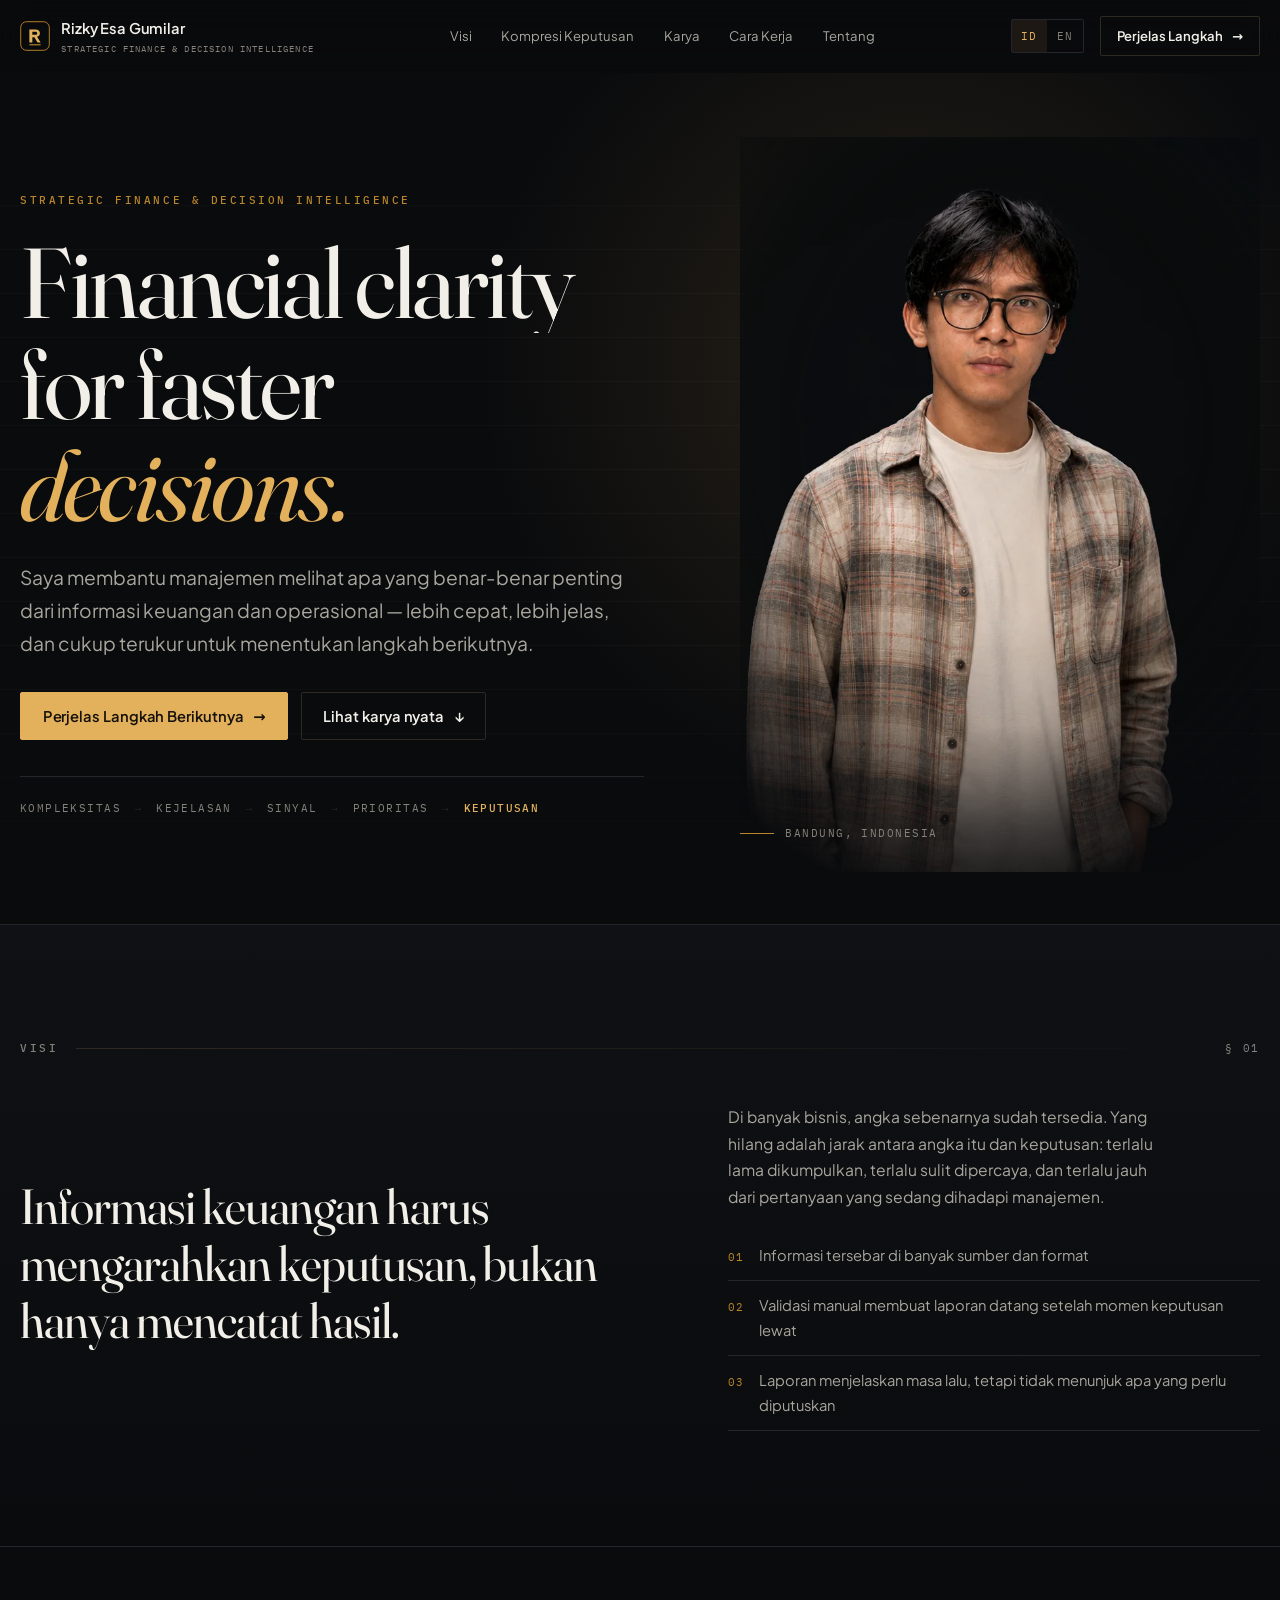
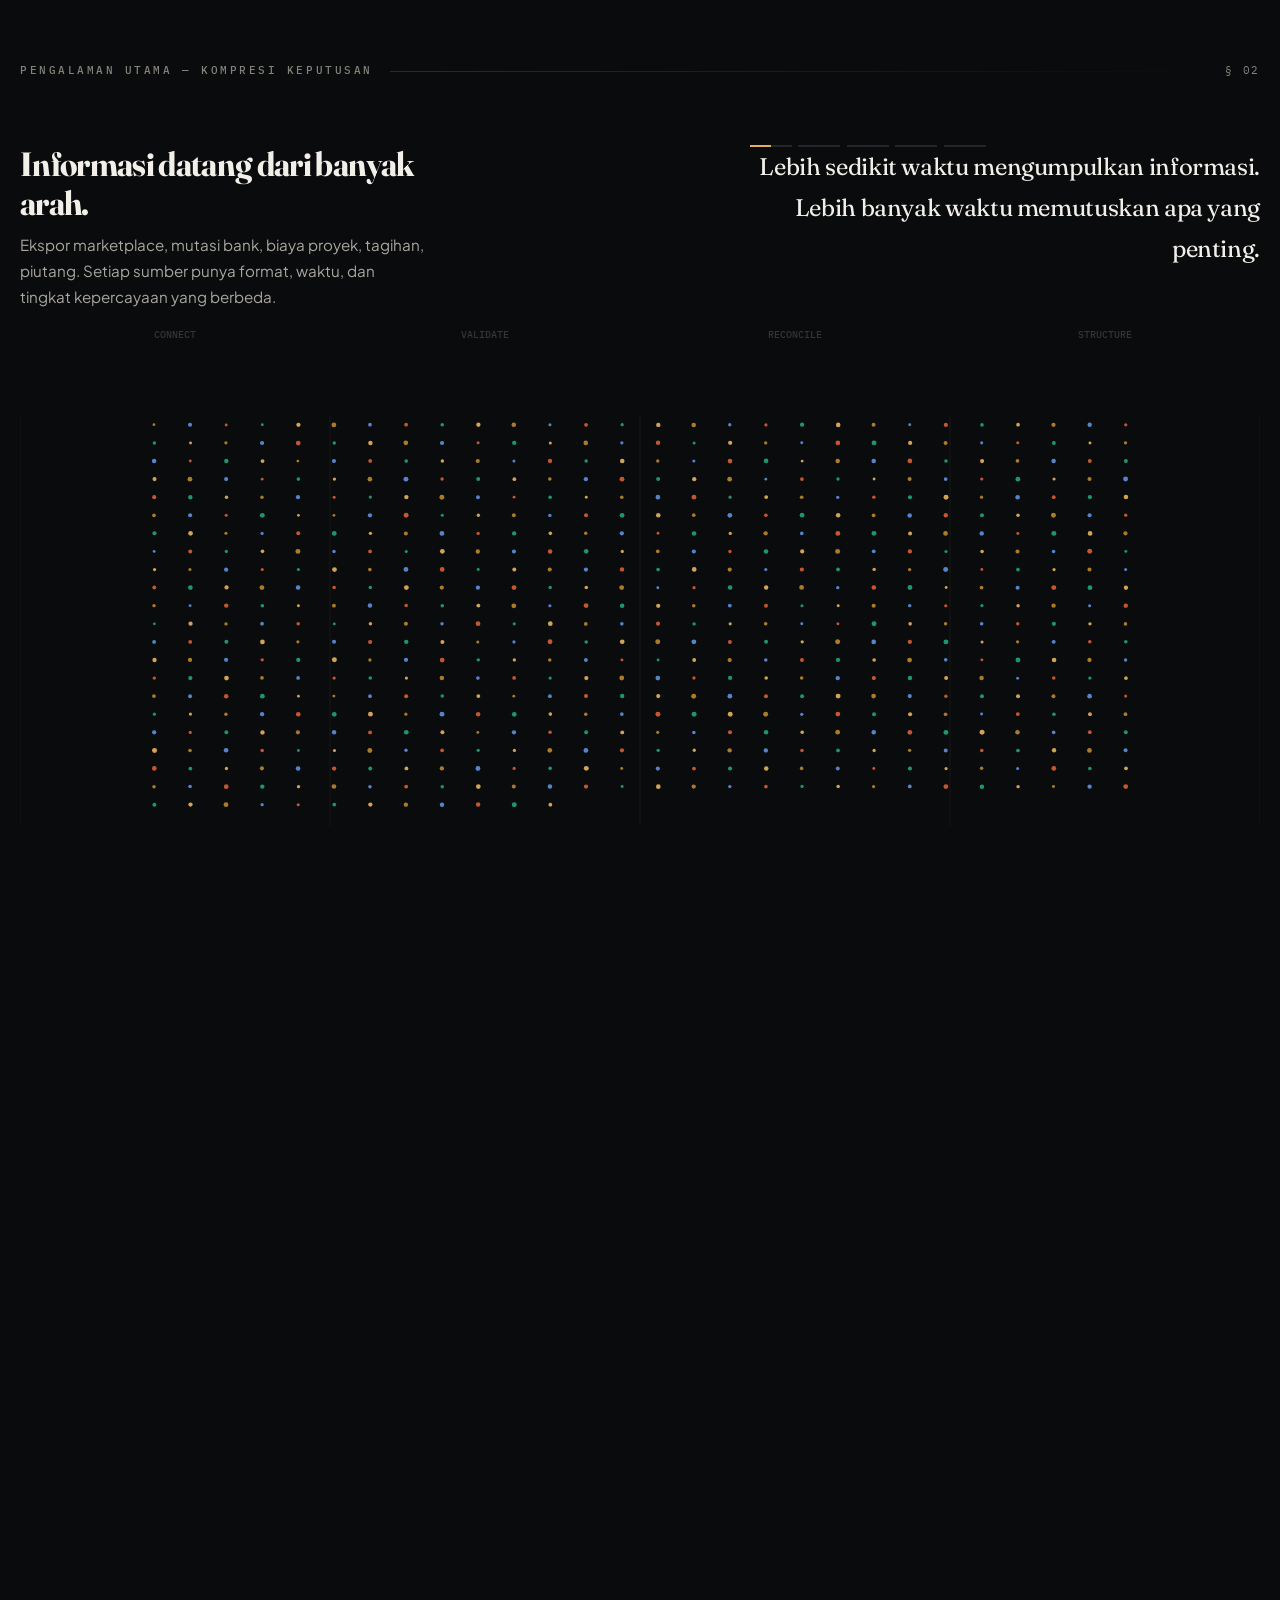
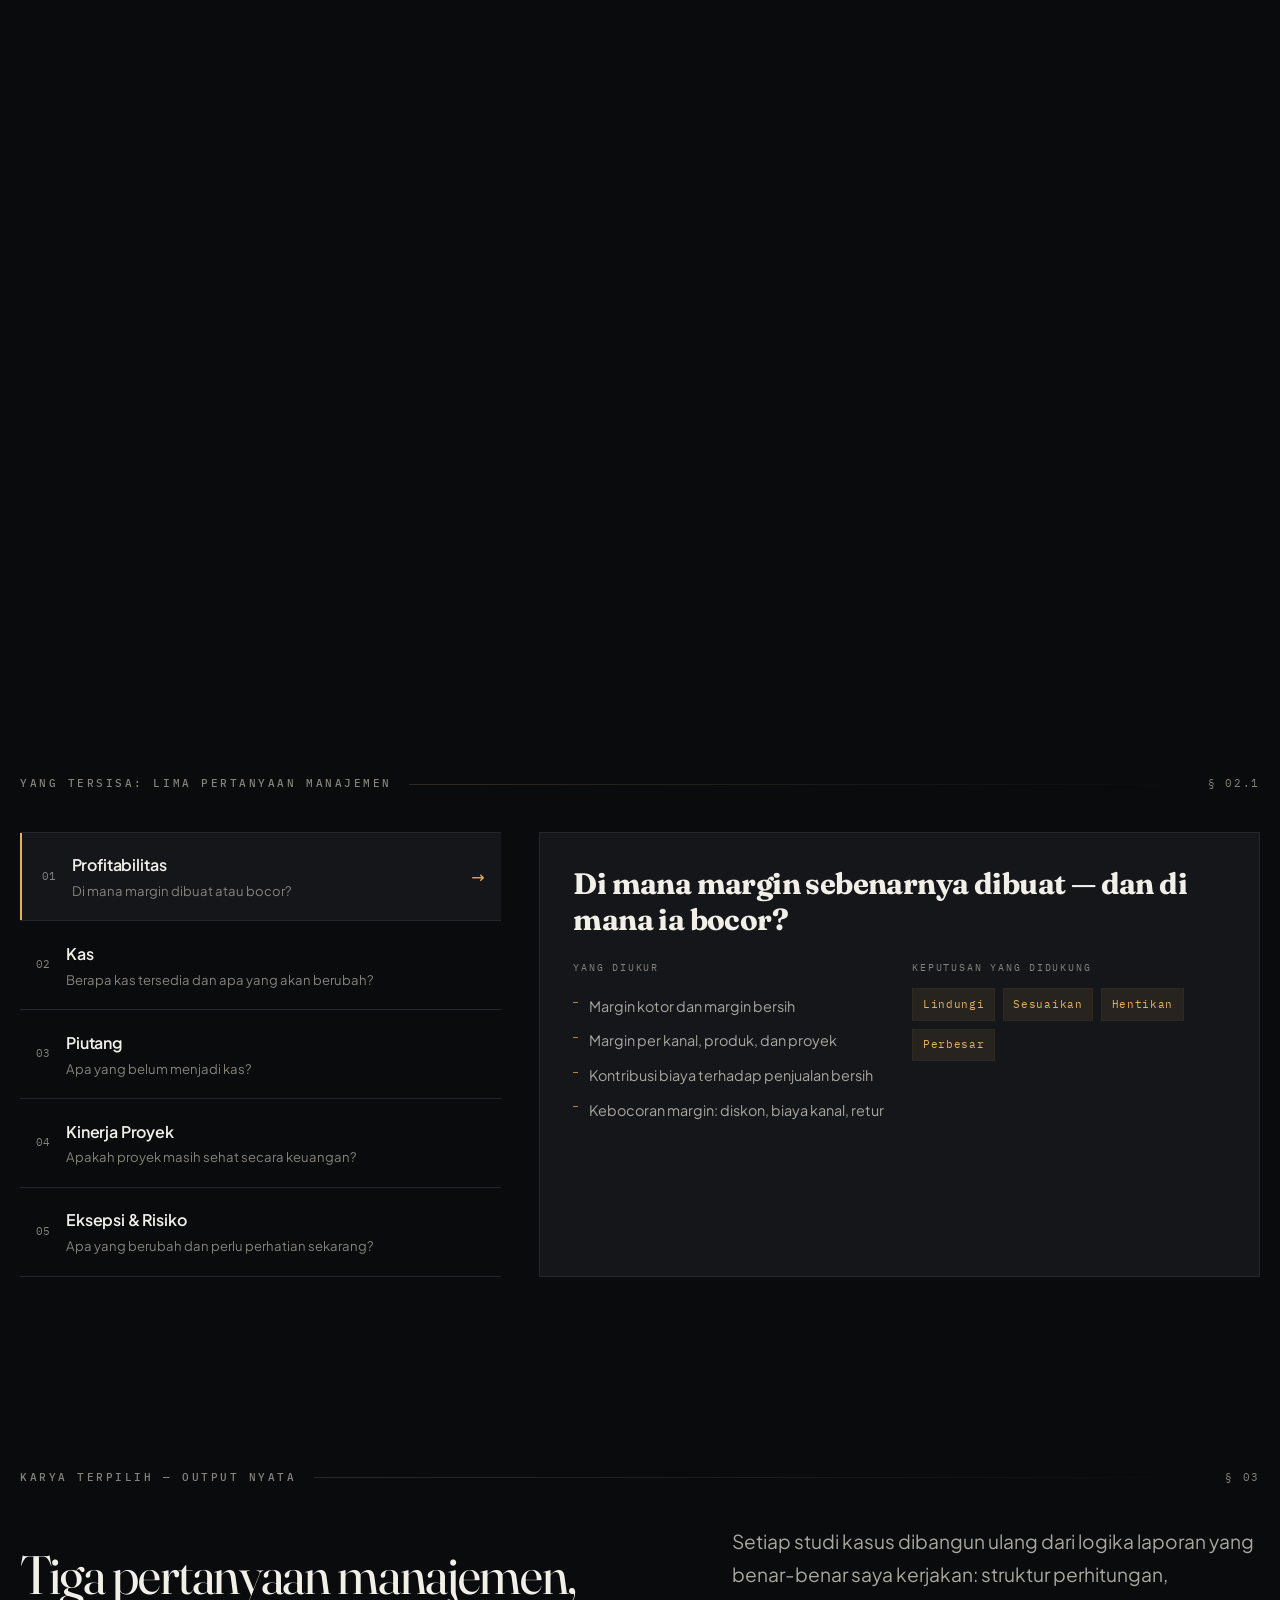
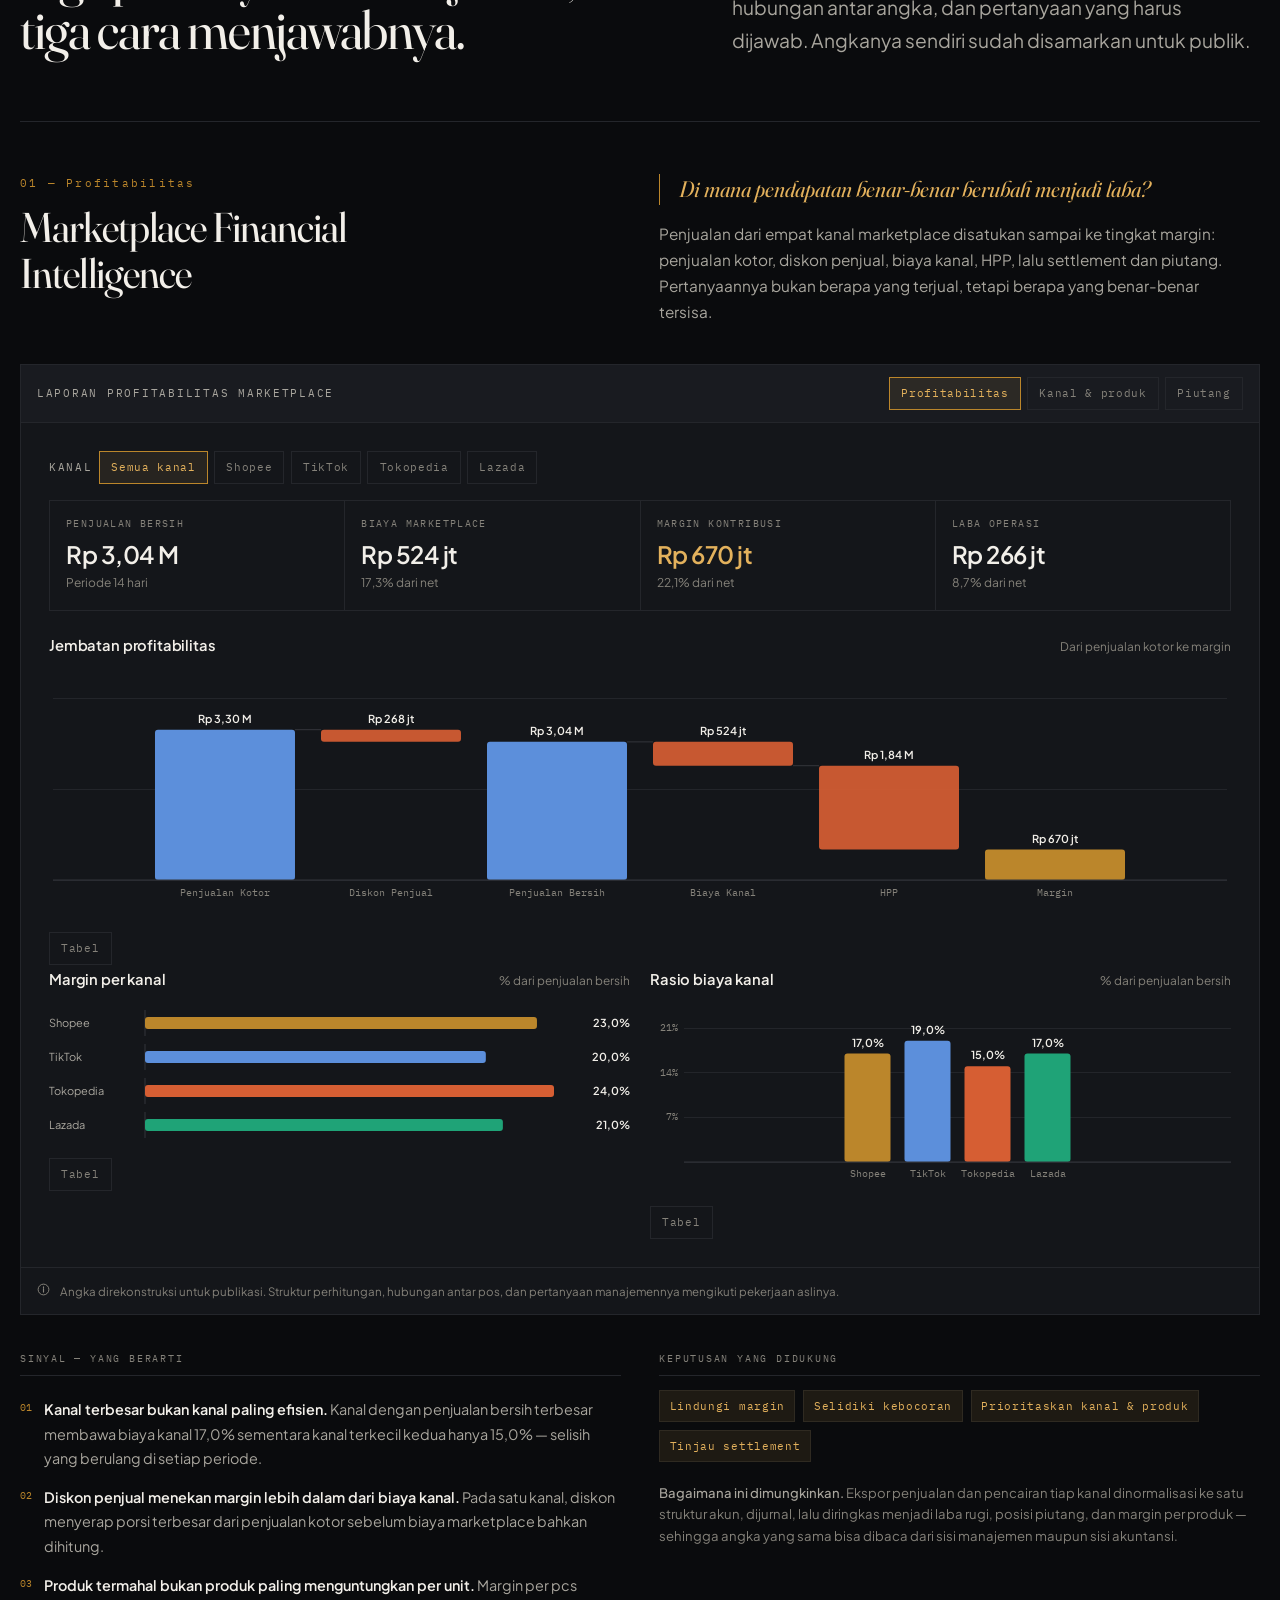
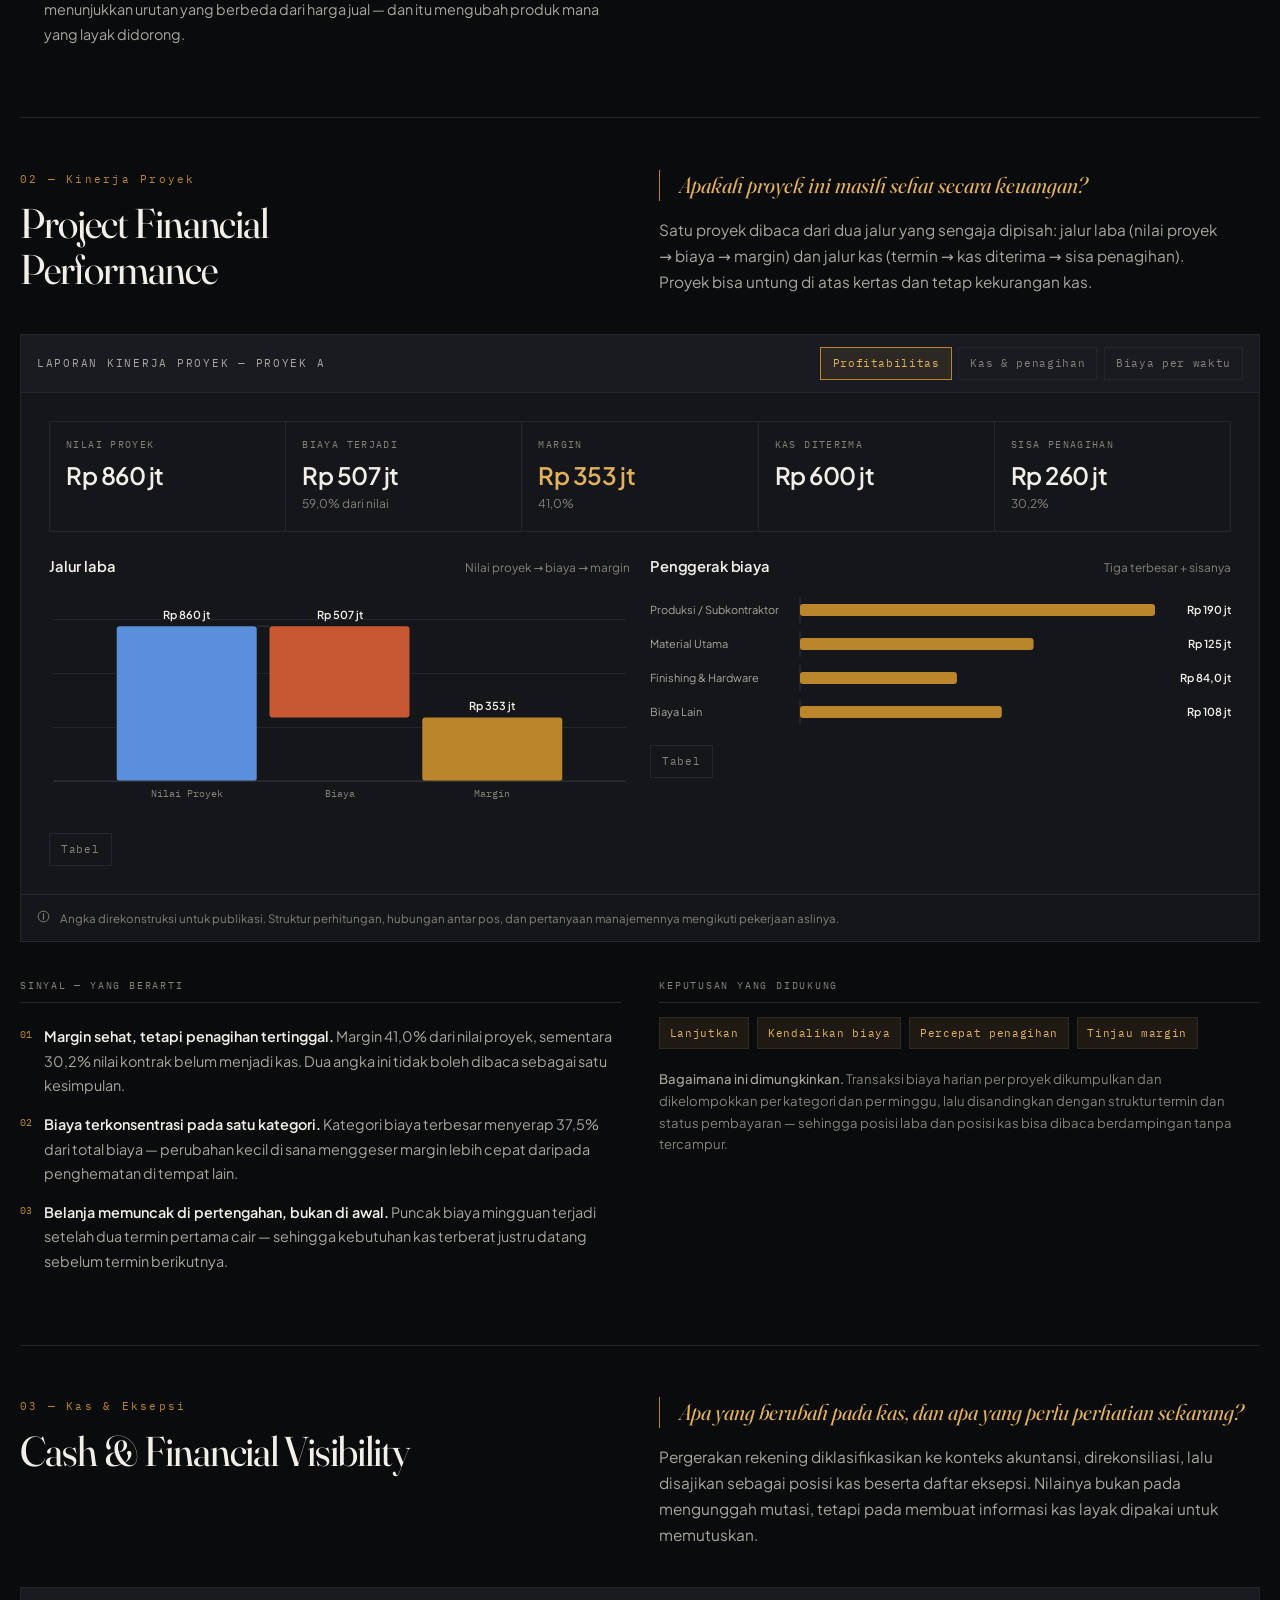
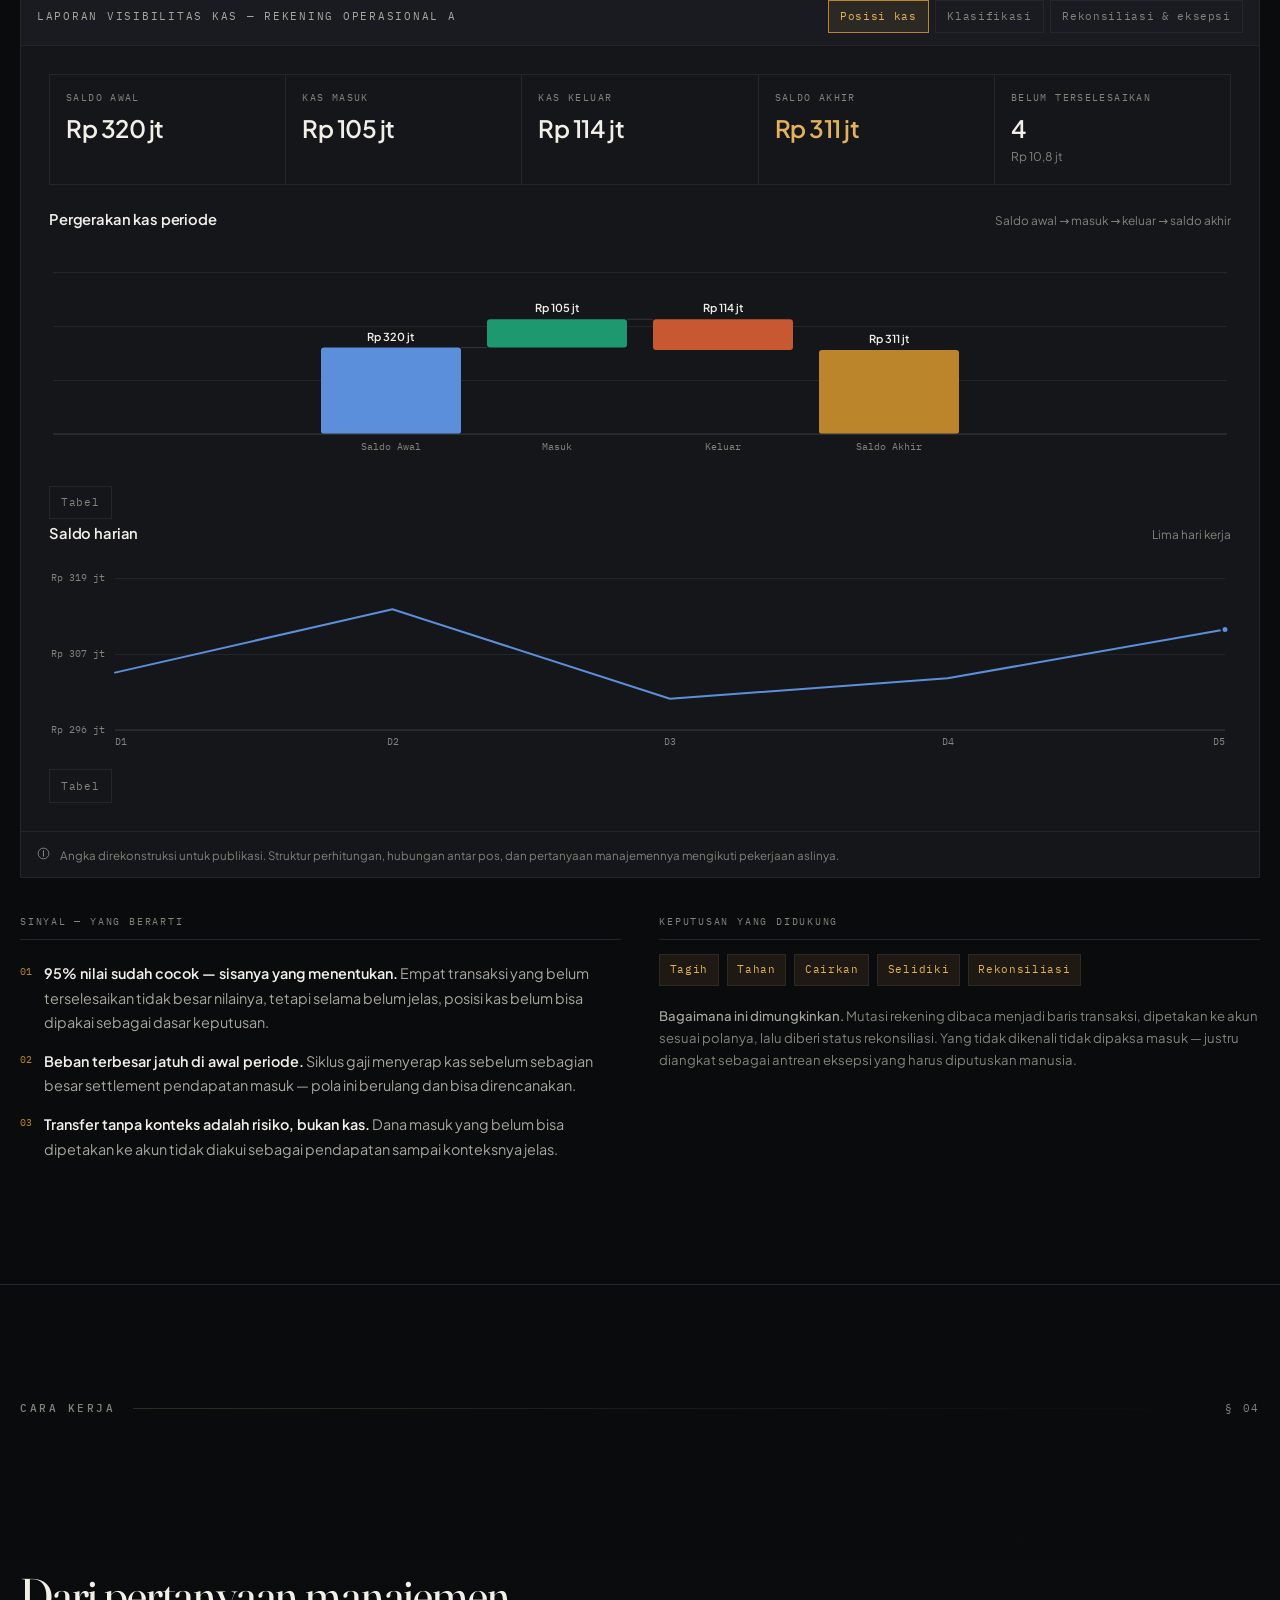
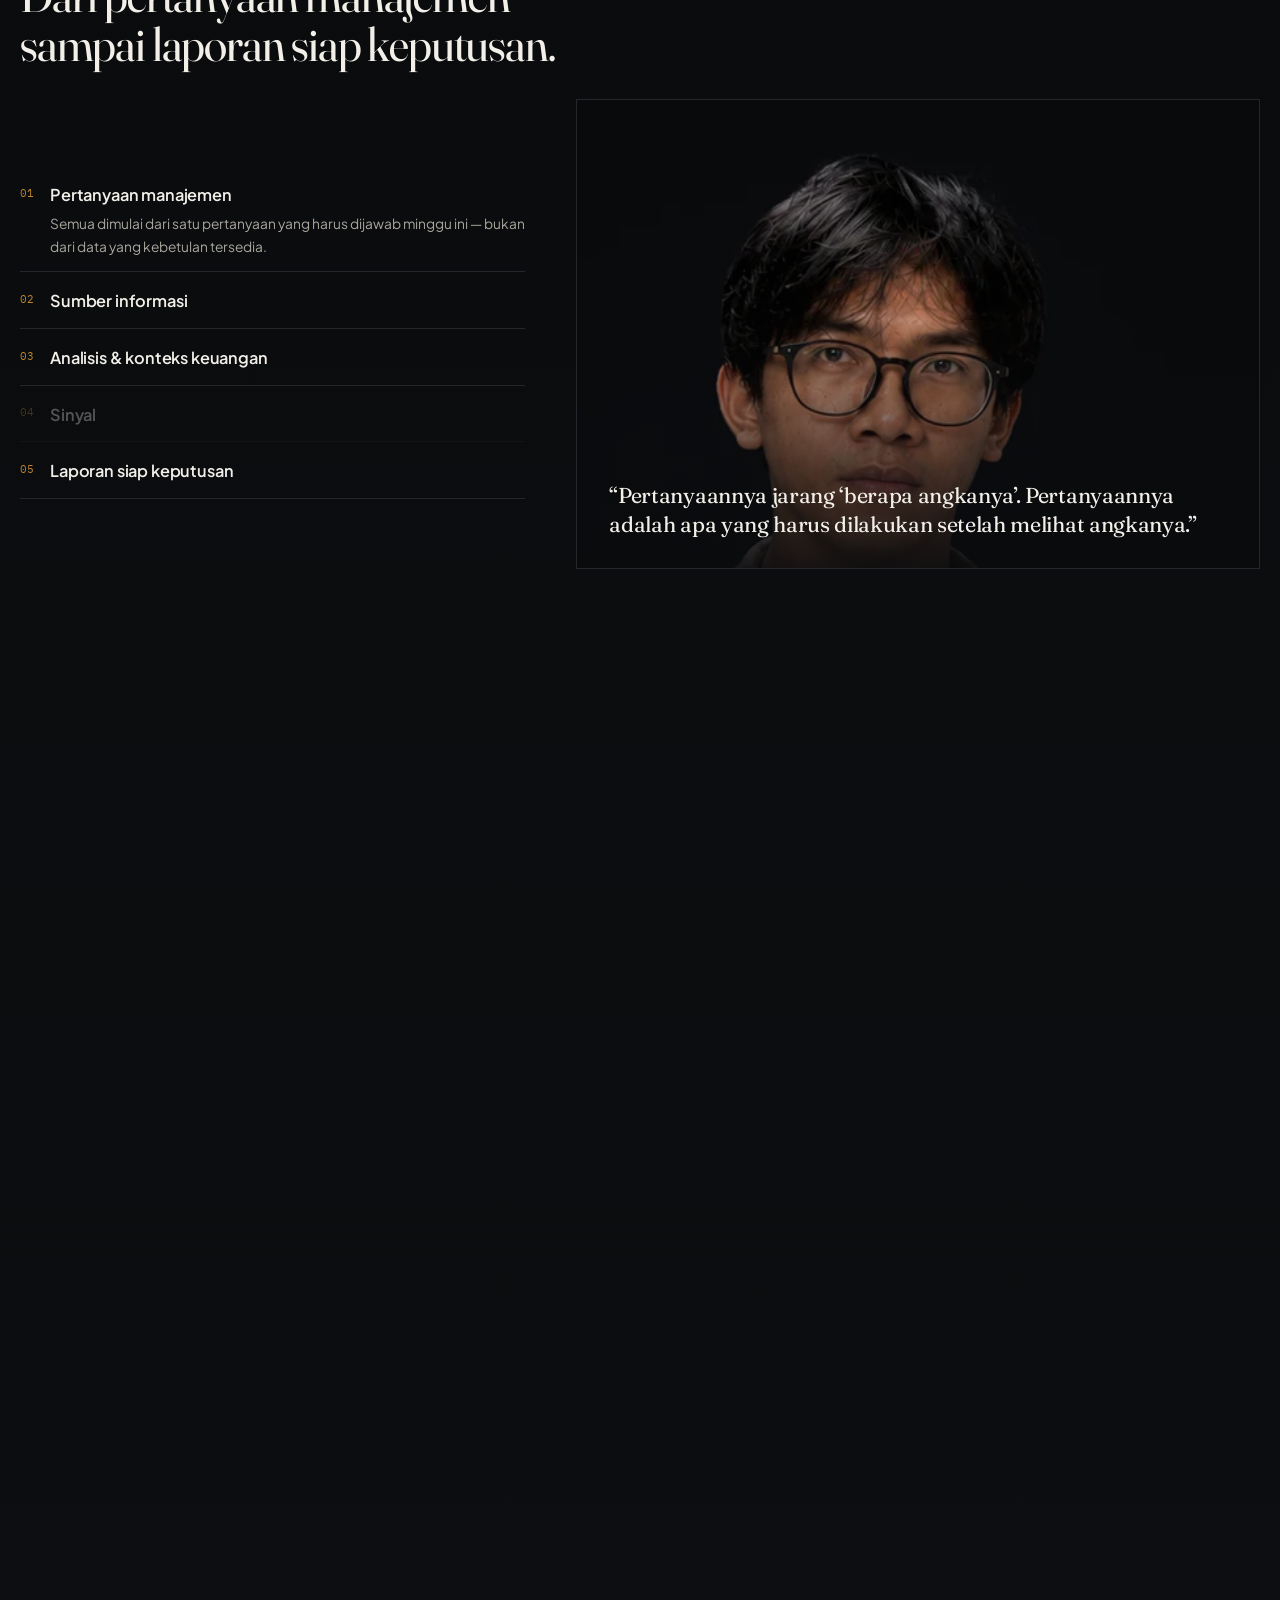
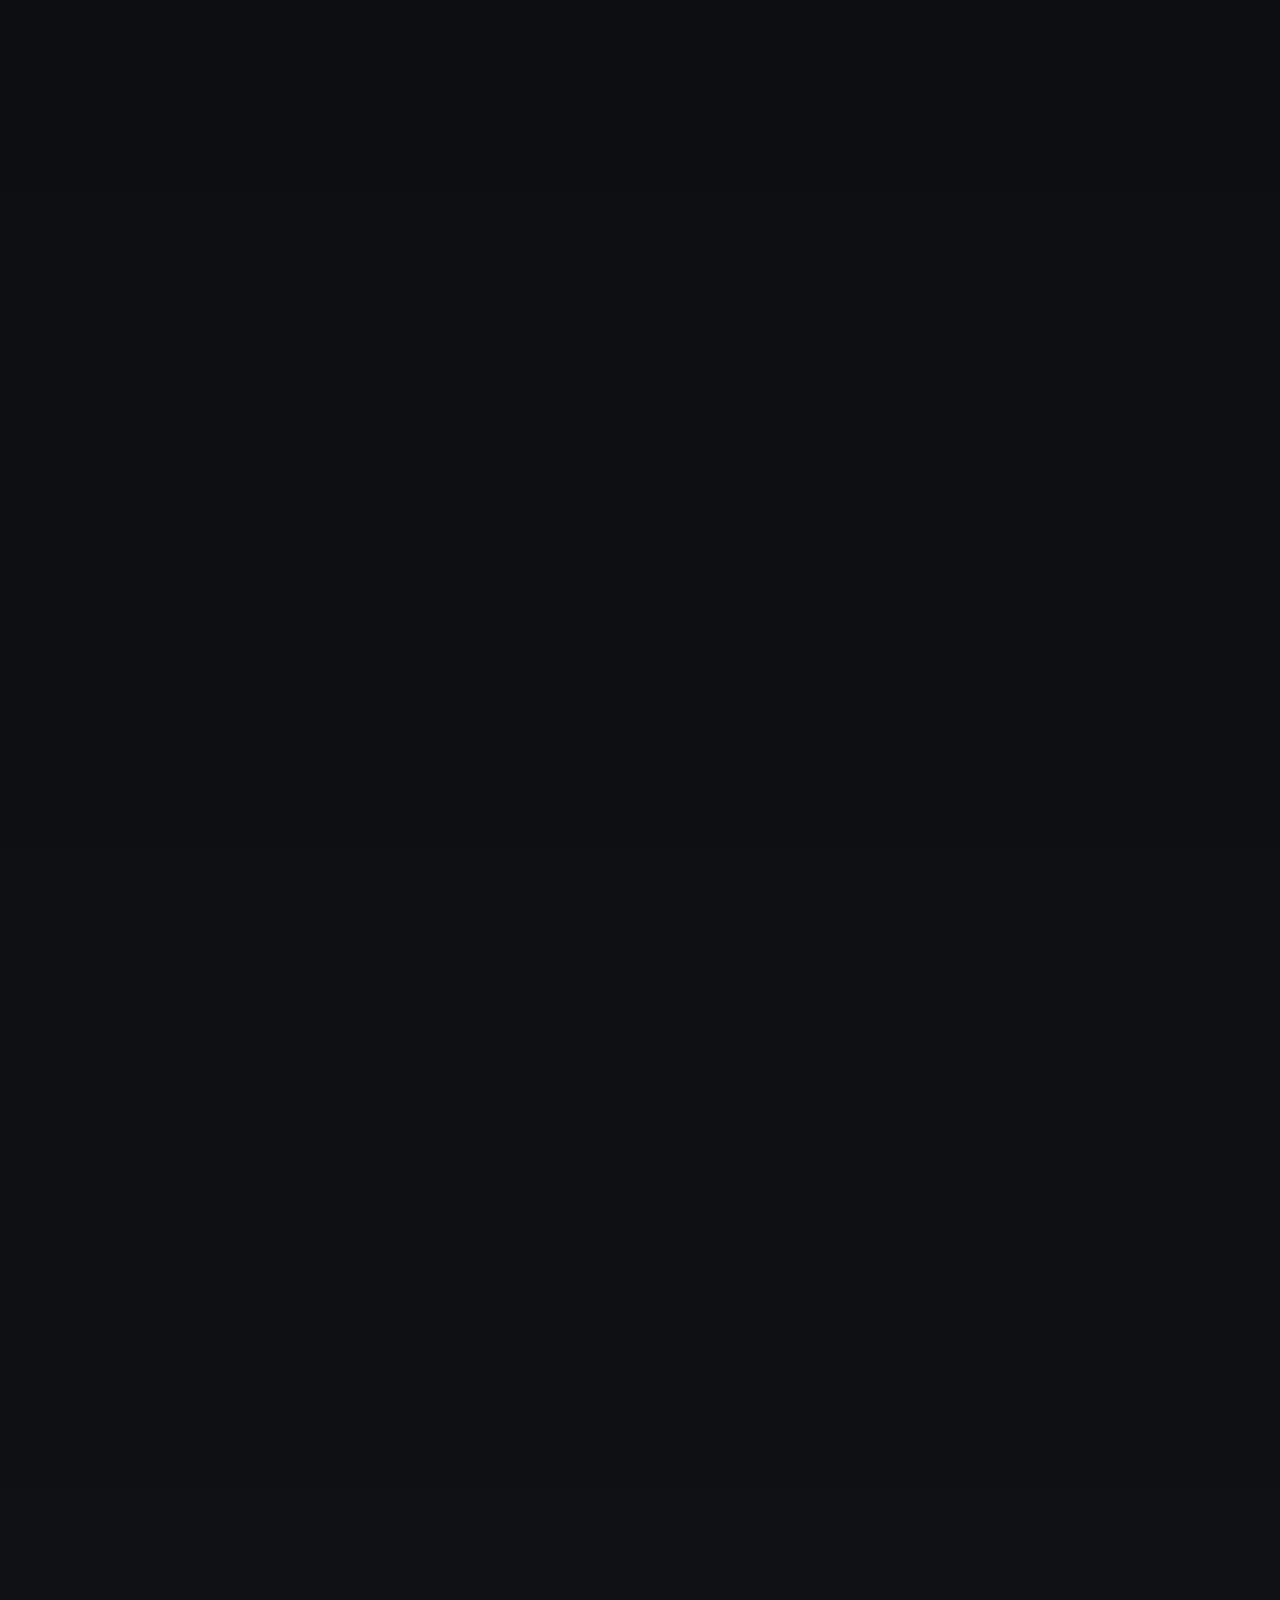
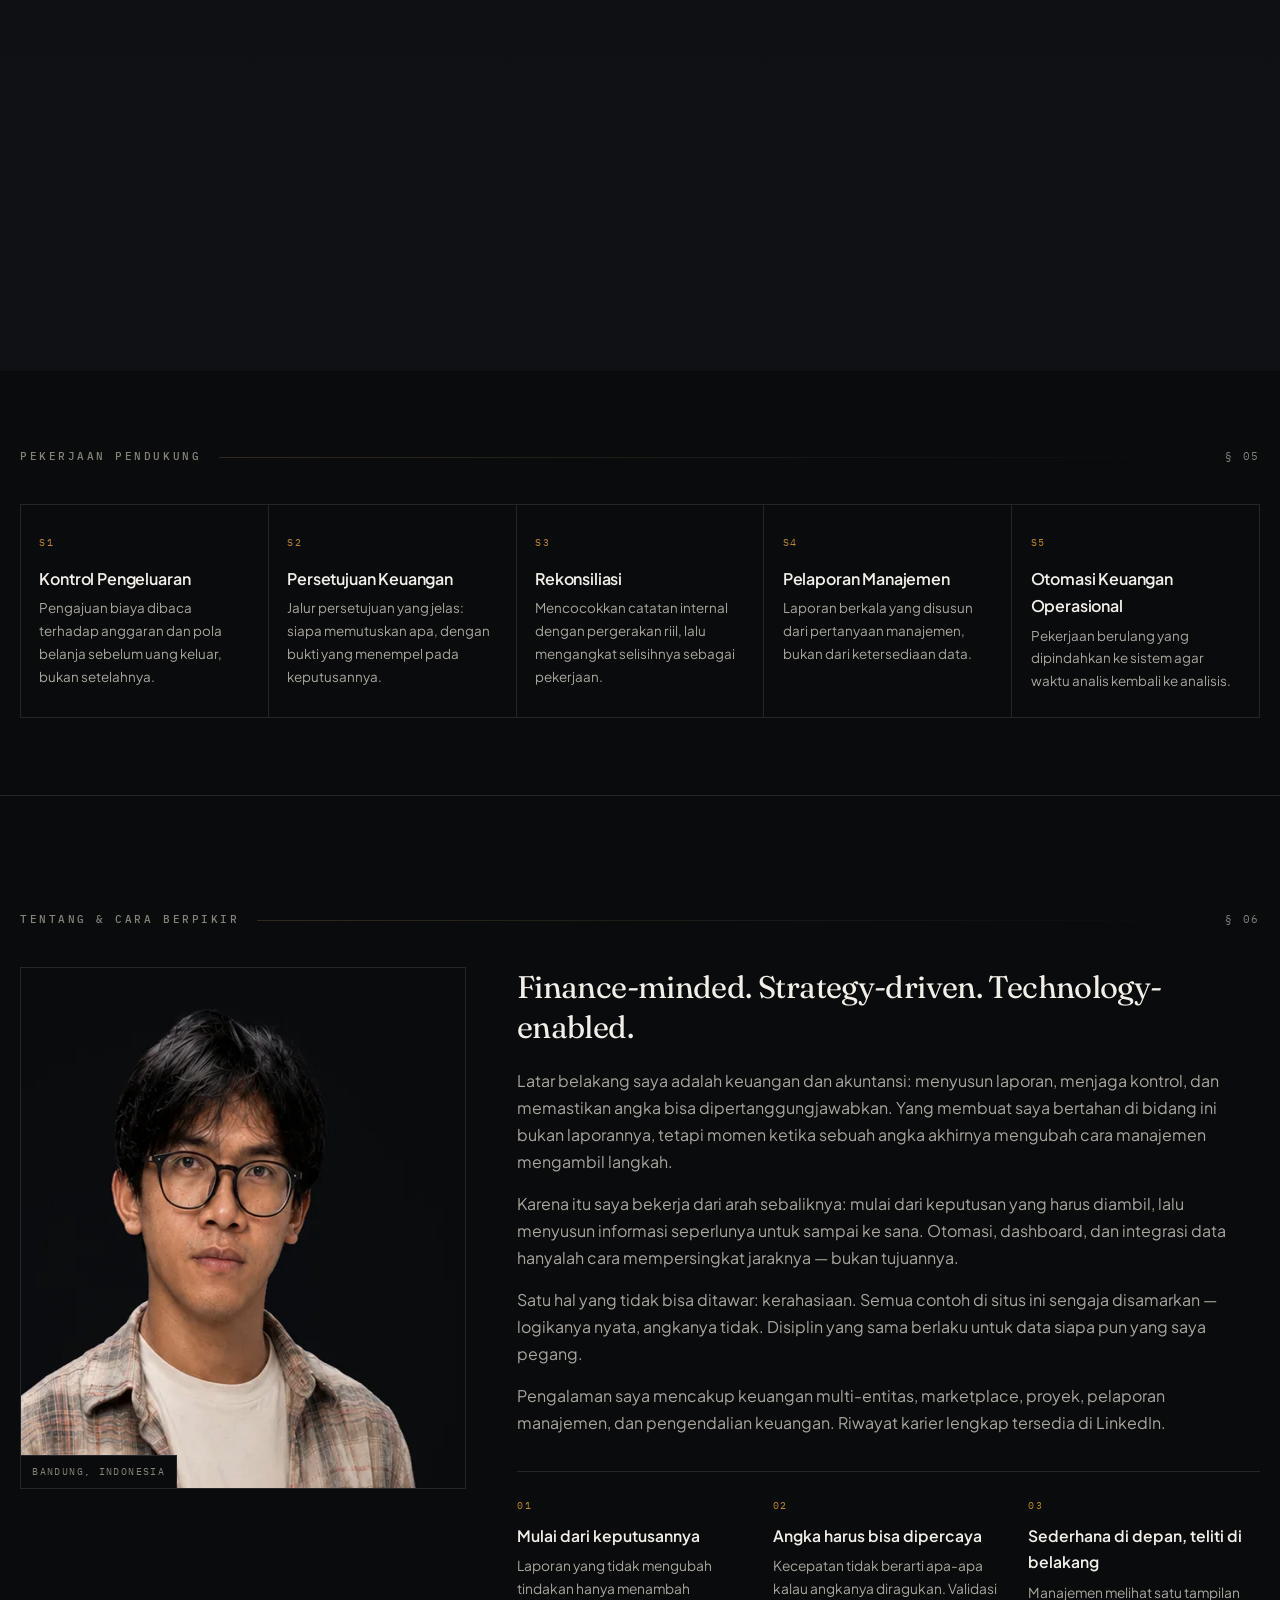
==== commit 87460eff: "Polish charts, accessibility and copy; drop unused image assets Chart axis padding and label collisi" ====
--- a/index.html
+++ b/index.html
@@ -359,7 +359,7 @@
       <section class="section section--tight" id="support">
         <div class="page">
           <div class="caption">
-            <span class="eyebrow" data-i18n="support.eyebrow">Pekerjaan Pendukung</span>
+            <h2 class="eyebrow" data-i18n="support.eyebrow">Pekerjaan Pendukung</h2>
             <span class="caption__rule"></span>
             <span class="caption__index">§ 05</span>
           </div>
@@ -371,7 +371,7 @@
       <section class="section about" id="about">
         <div class="page">
           <div class="caption">
-            <span class="eyebrow" data-i18n="about.eyebrow">Tentang &amp; Cara Berpikir</span>
+            <h2 class="eyebrow" data-i18n="about.eyebrow">Tentang &amp; Cara Berpikir</h2>
             <span class="caption__rule"></span>
             <span class="caption__index">§ 06</span>
           </div>
@@ -394,6 +394,10 @@
                   Karena itu saya bekerja dari arah sebaliknya: mulai dari keputusan yang harus diambil, lalu menyusun
                   informasi seperlunya untuk sampai ke sana. Otomasi, dashboard, dan integrasi data hanyalah cara
                   mempersingkat jaraknya — bukan tujuannya.
+                </p>
+                <p data-i18n="about.p4">
+                  Satu hal yang tidak bisa ditawar: kerahasiaan. Semua contoh di situs ini sengaja disamarkan —
+                  logikanya nyata, angkanya tidak. Disiplin yang sama berlaku untuk data siapa pun yang saya pegang.
                 </p>
                 <p data-i18n="about.p3">
                   Pengalaman saya mencakup keuangan multi-entitas, marketplace, proyek, pelaporan manajemen, dan
--- a/assets/css/style.css
+++ b/assets/css/style.css
@@ -370,7 +370,9 @@
 }
 .nav__links a {
   position: relative;
-  padding-block: 0.35rem;
+  padding: 0.4rem 0.25rem;
+  min-width: 26px;
+  text-align: center;
   transition: color 0.2s var(--ease);
 }
 .nav__links a::after {
@@ -647,6 +649,7 @@
 .compress {
   border-top: 1px solid var(--line);
   position: relative;
+  padding-bottom: 0;
 }
 .compress__stage {
   position: relative;
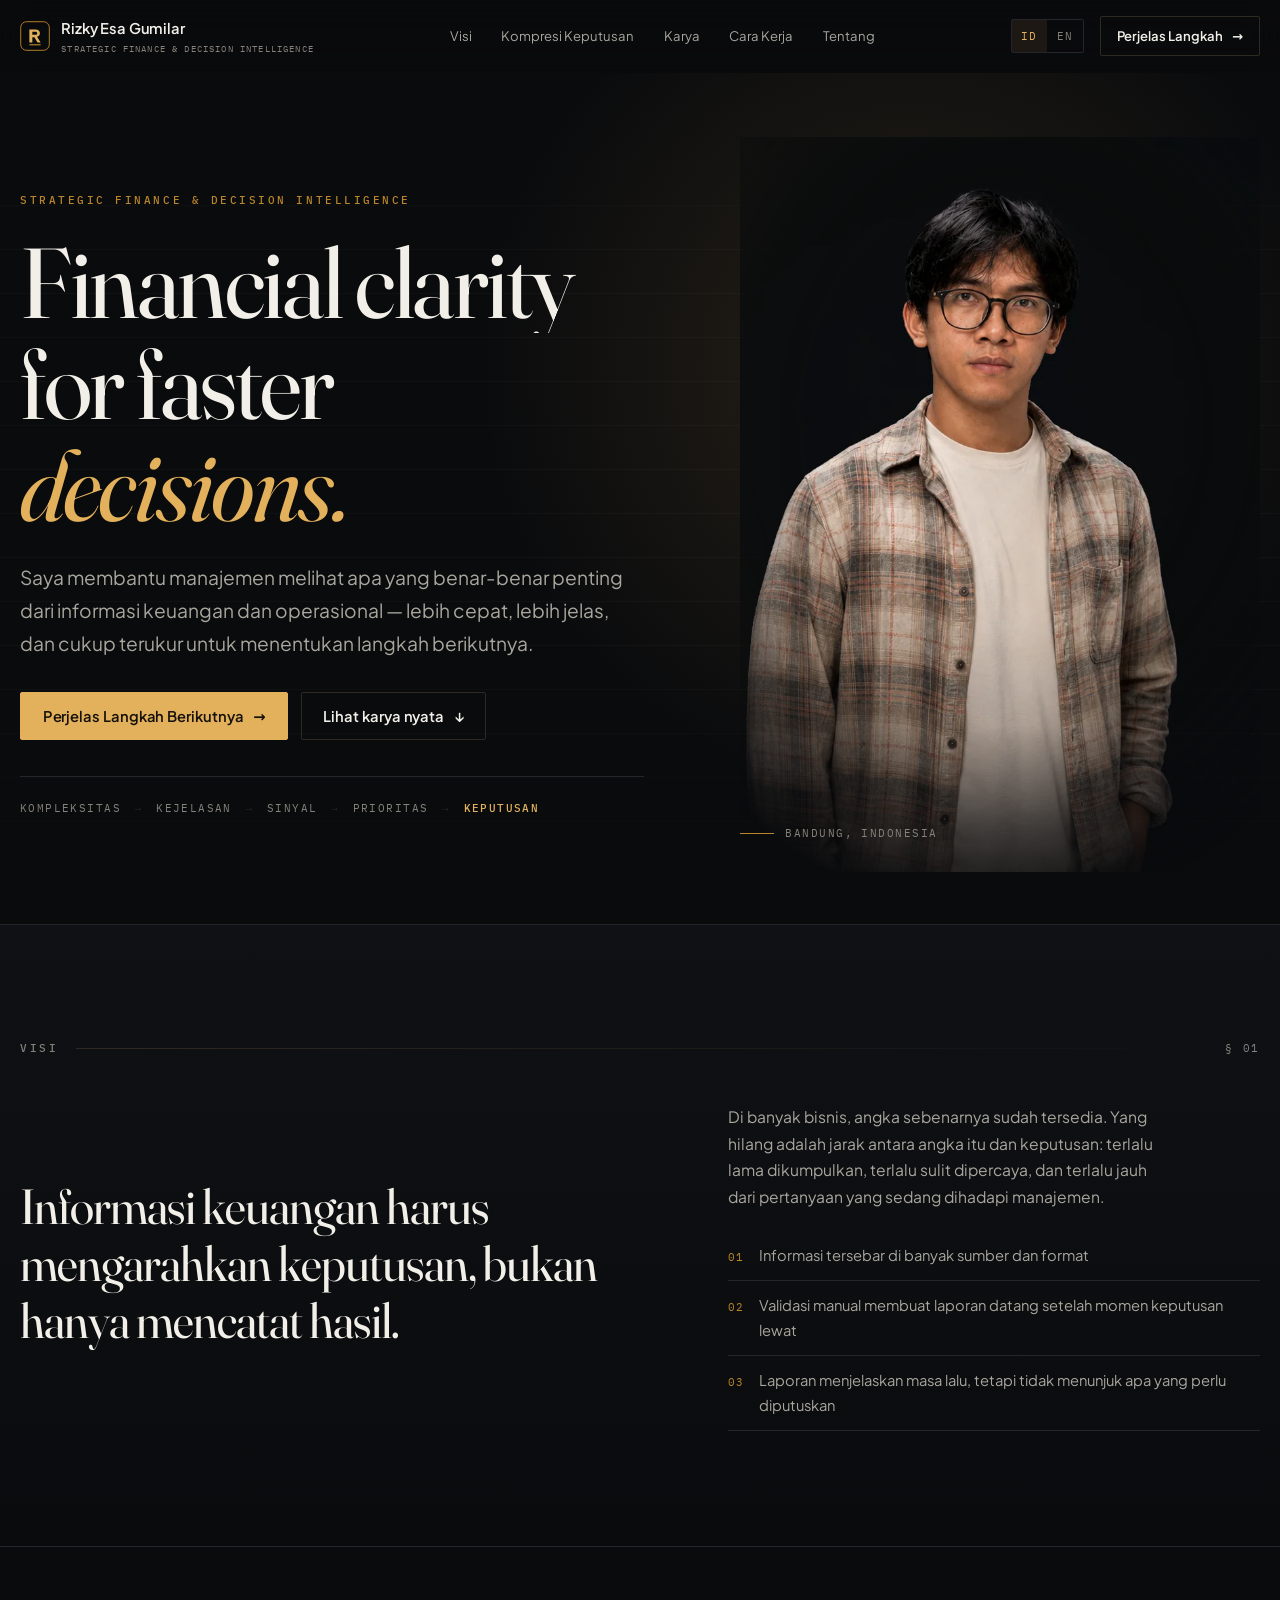
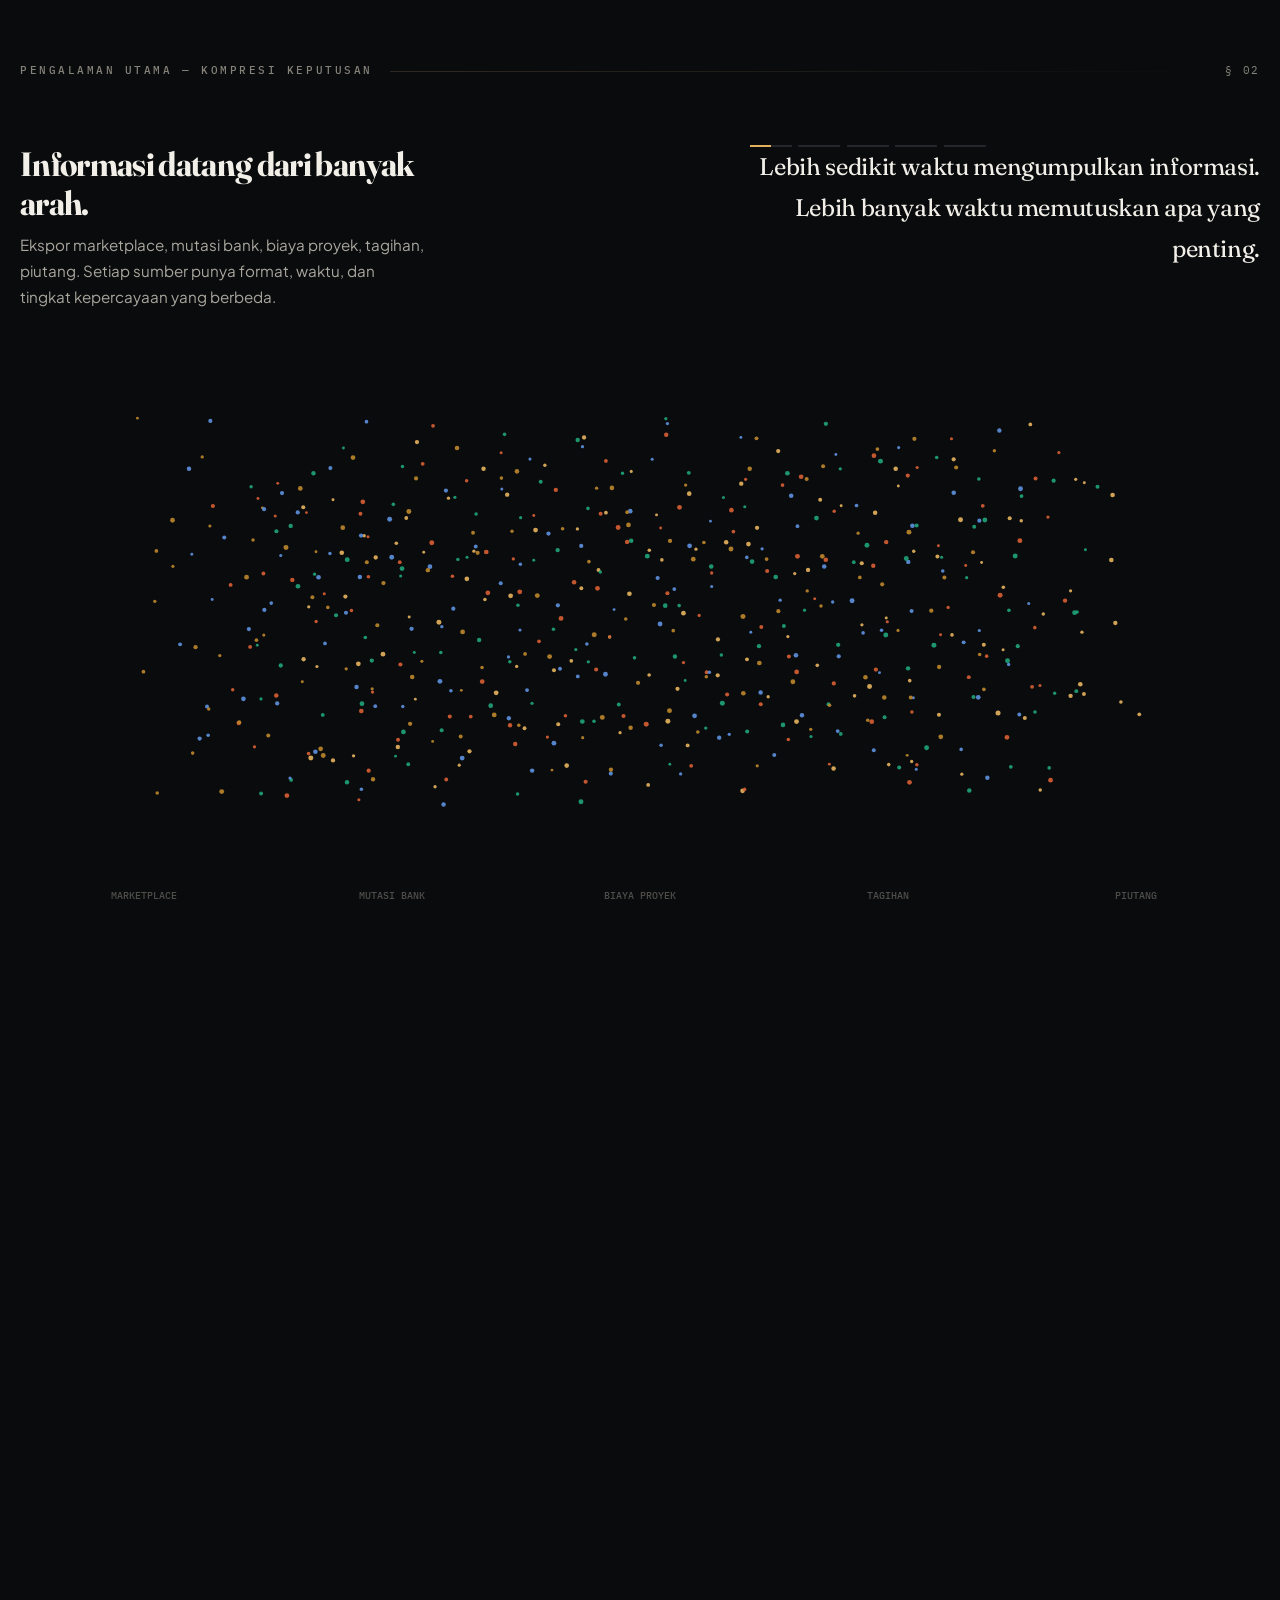
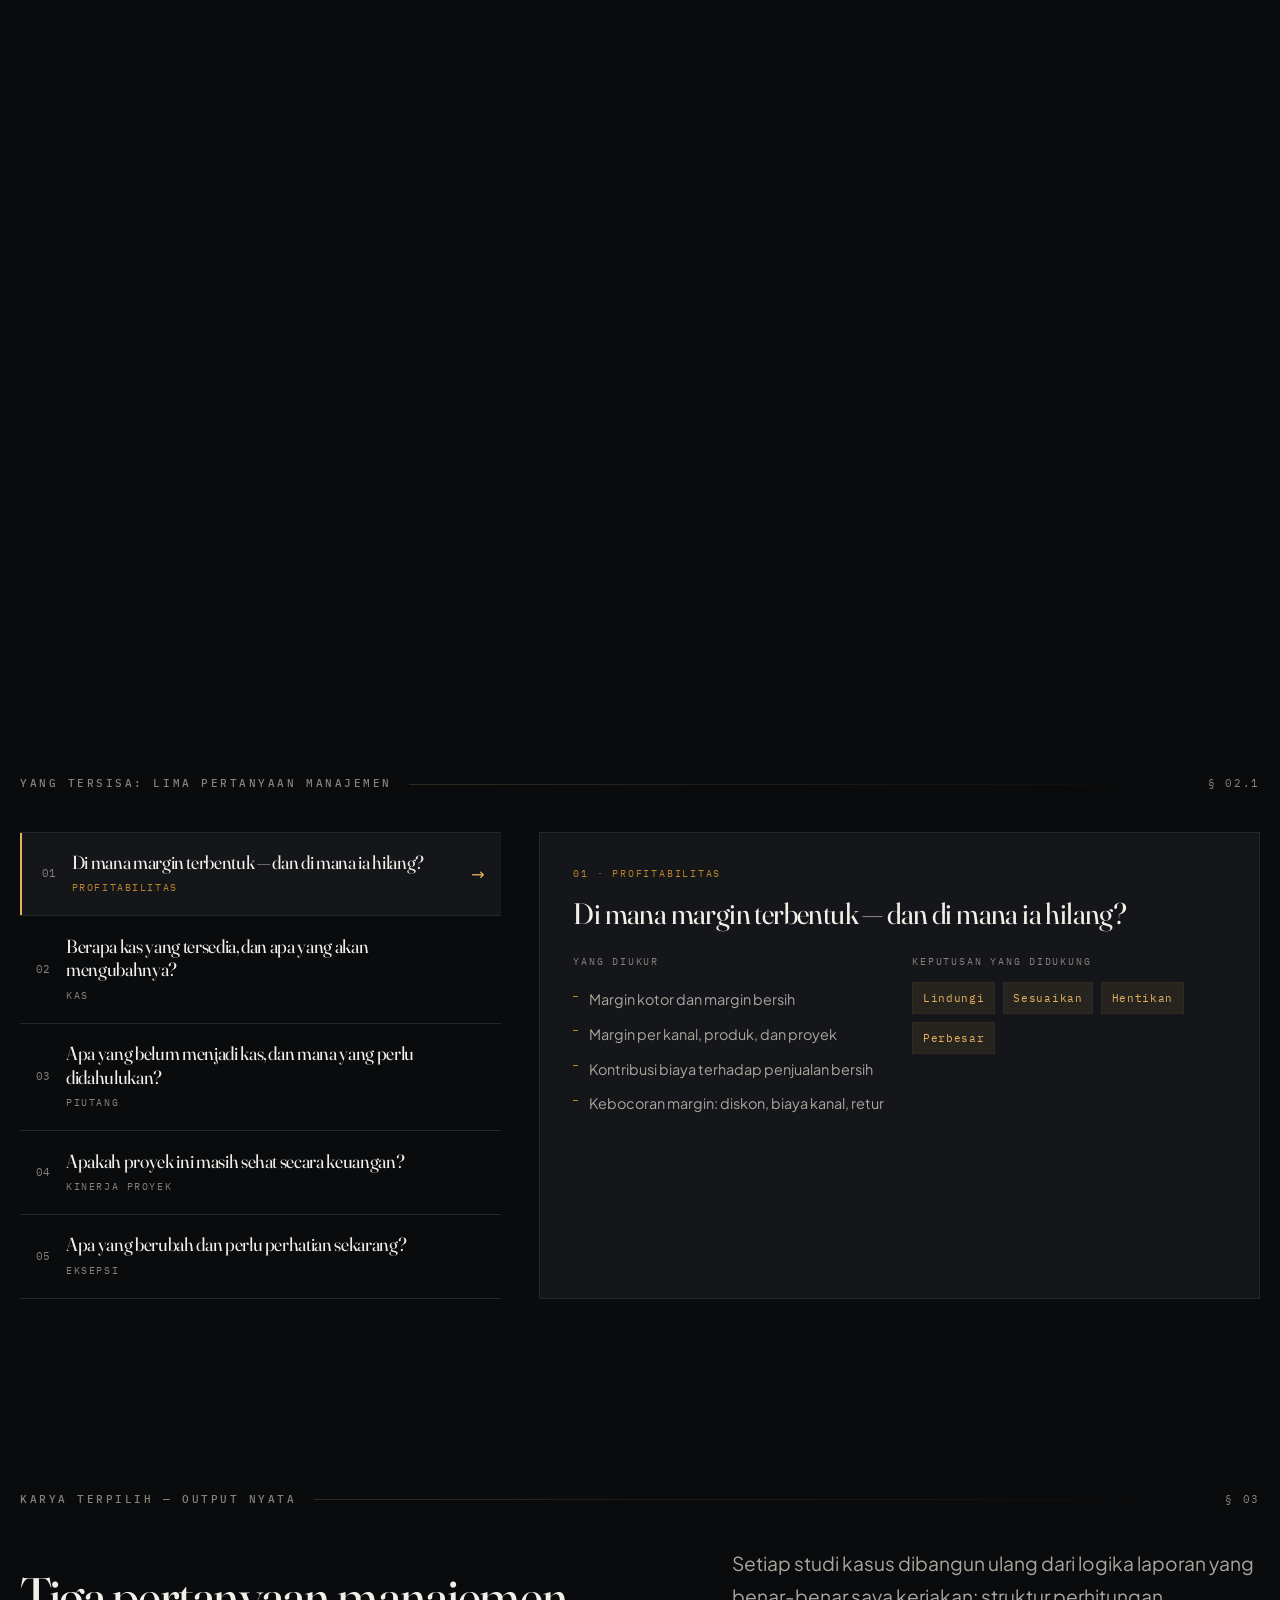
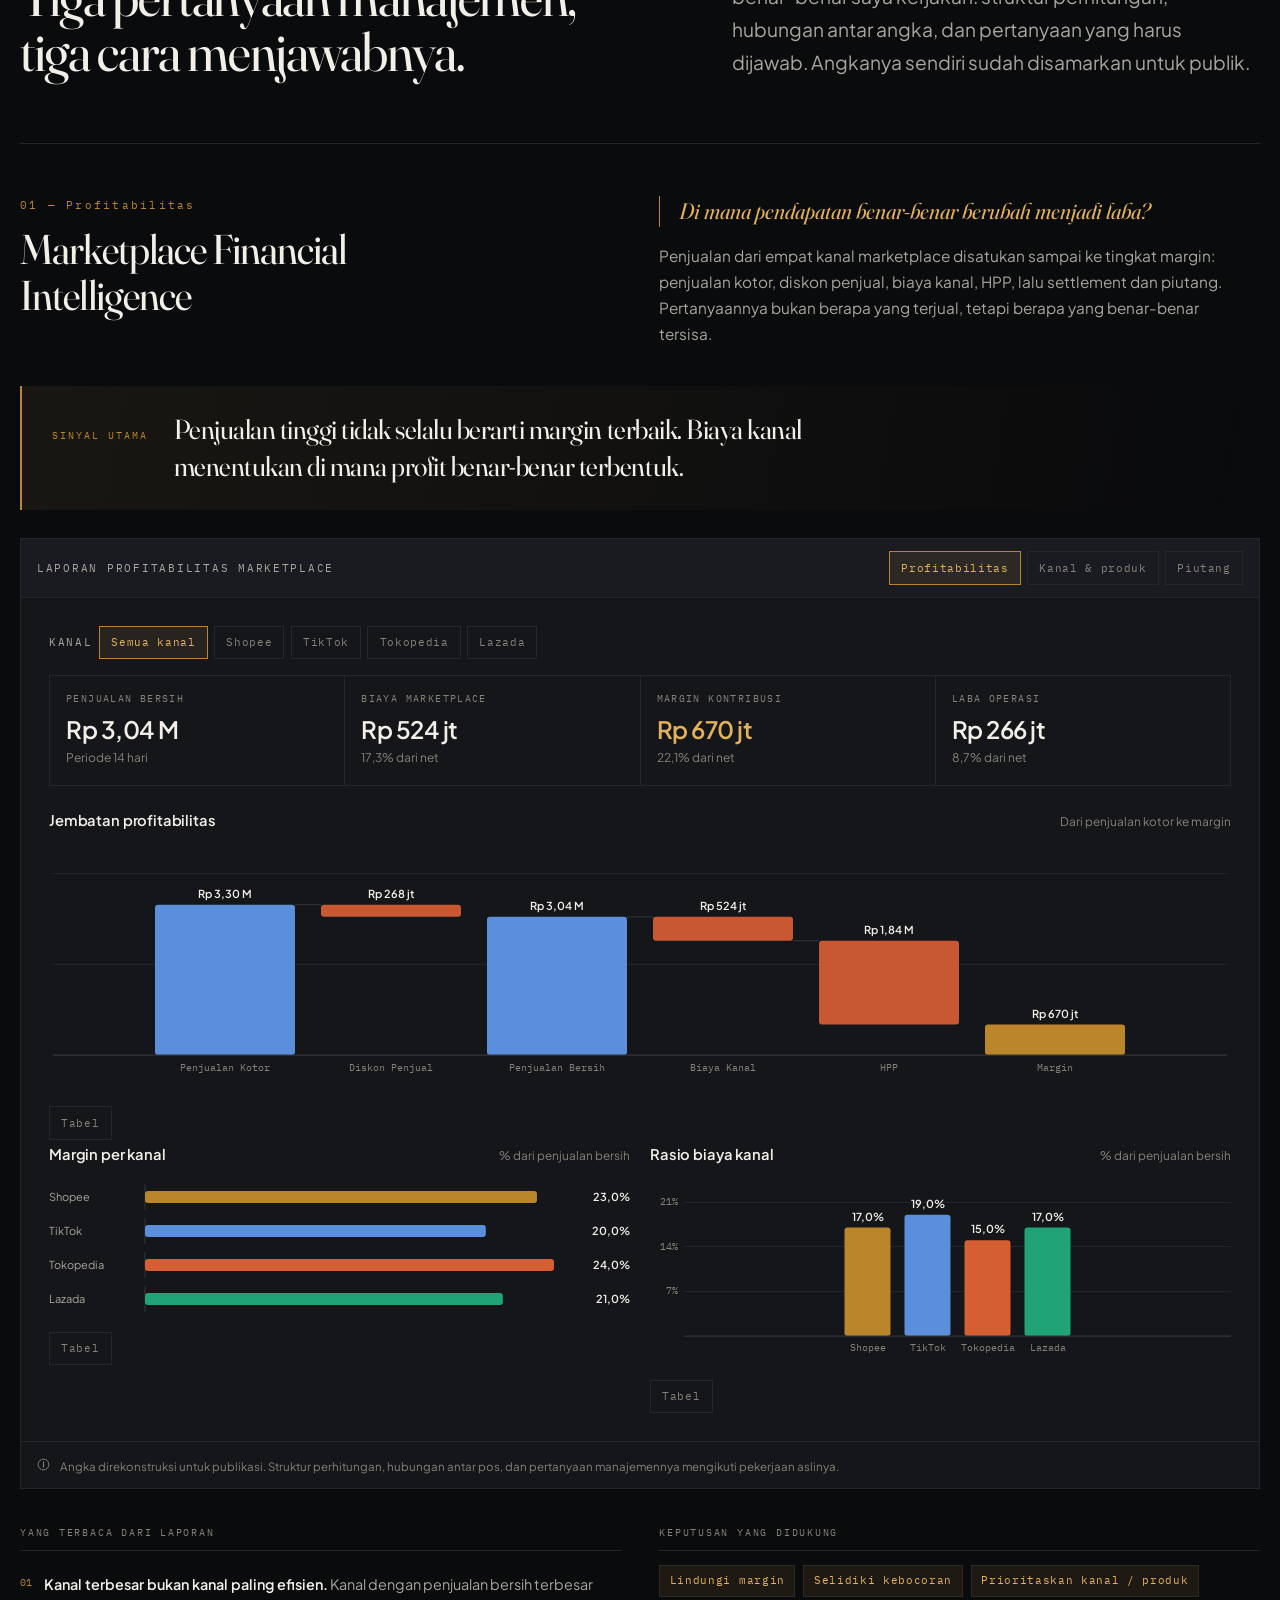
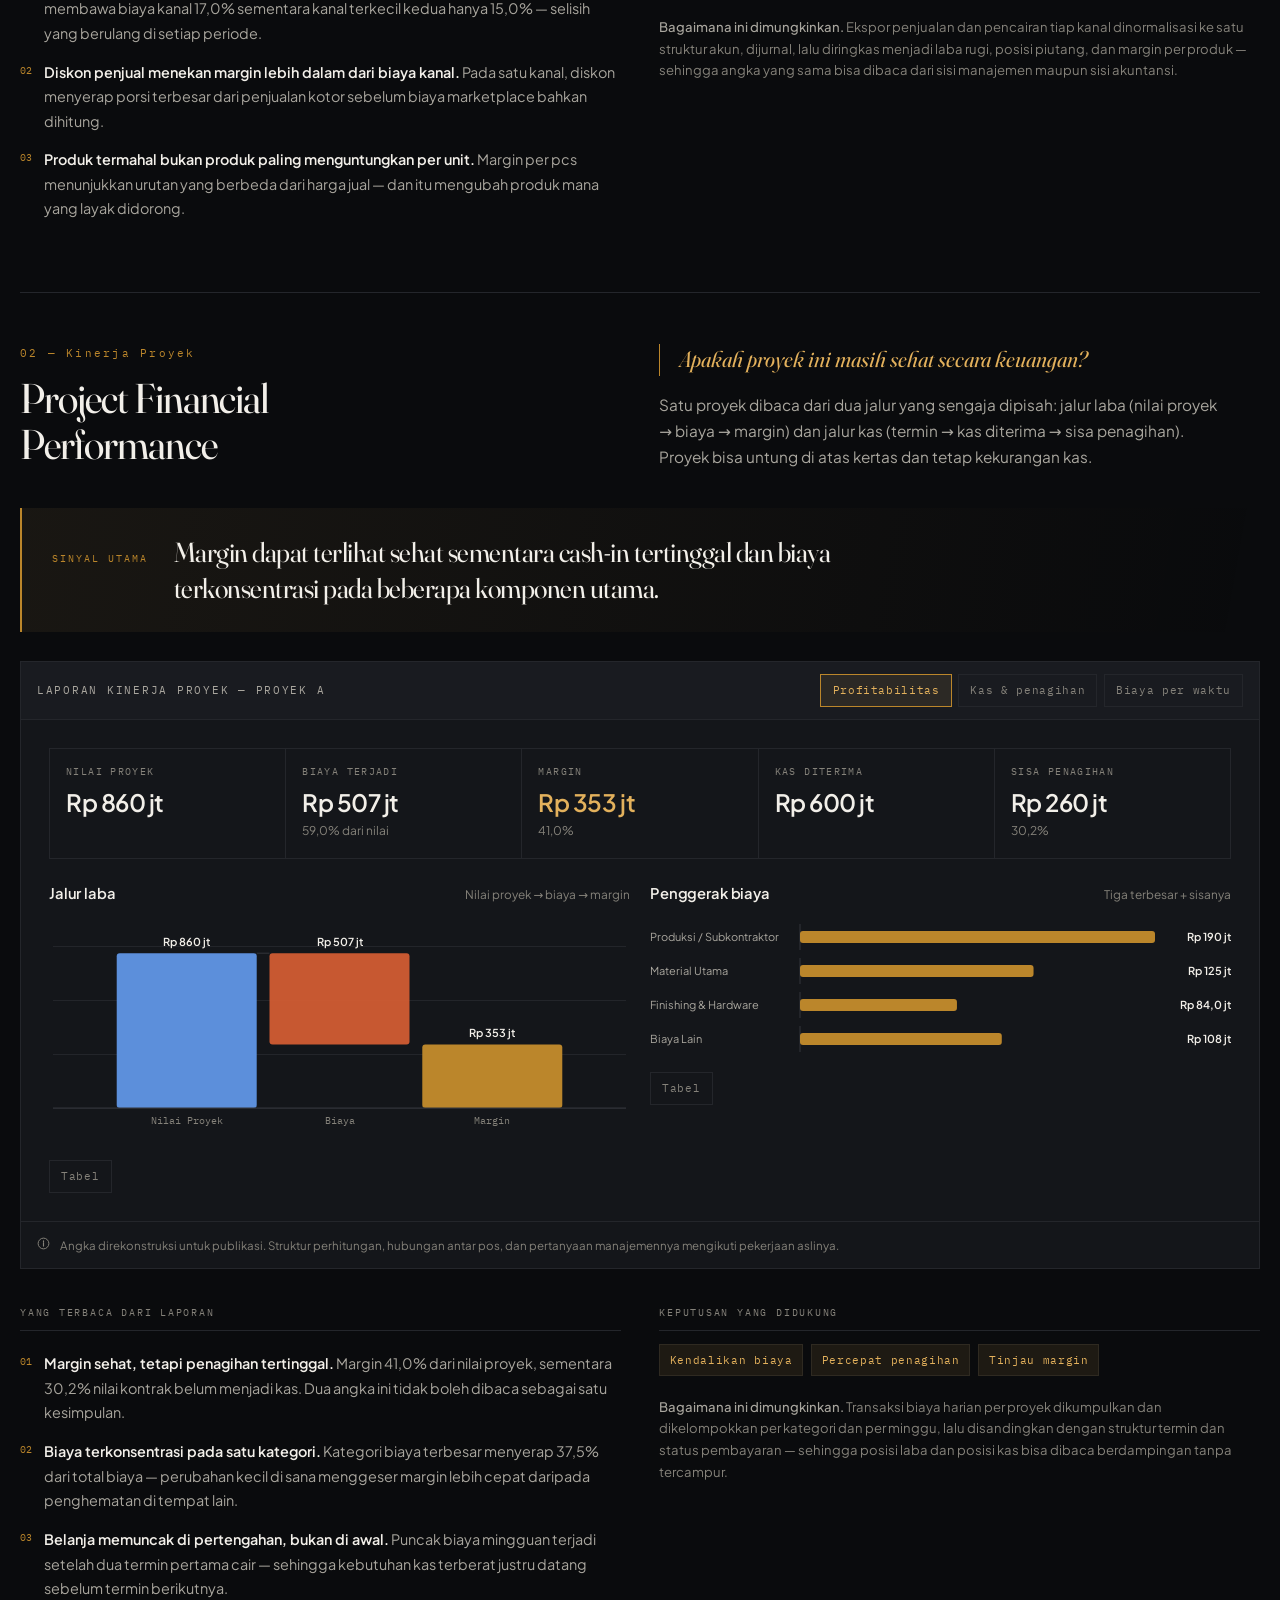
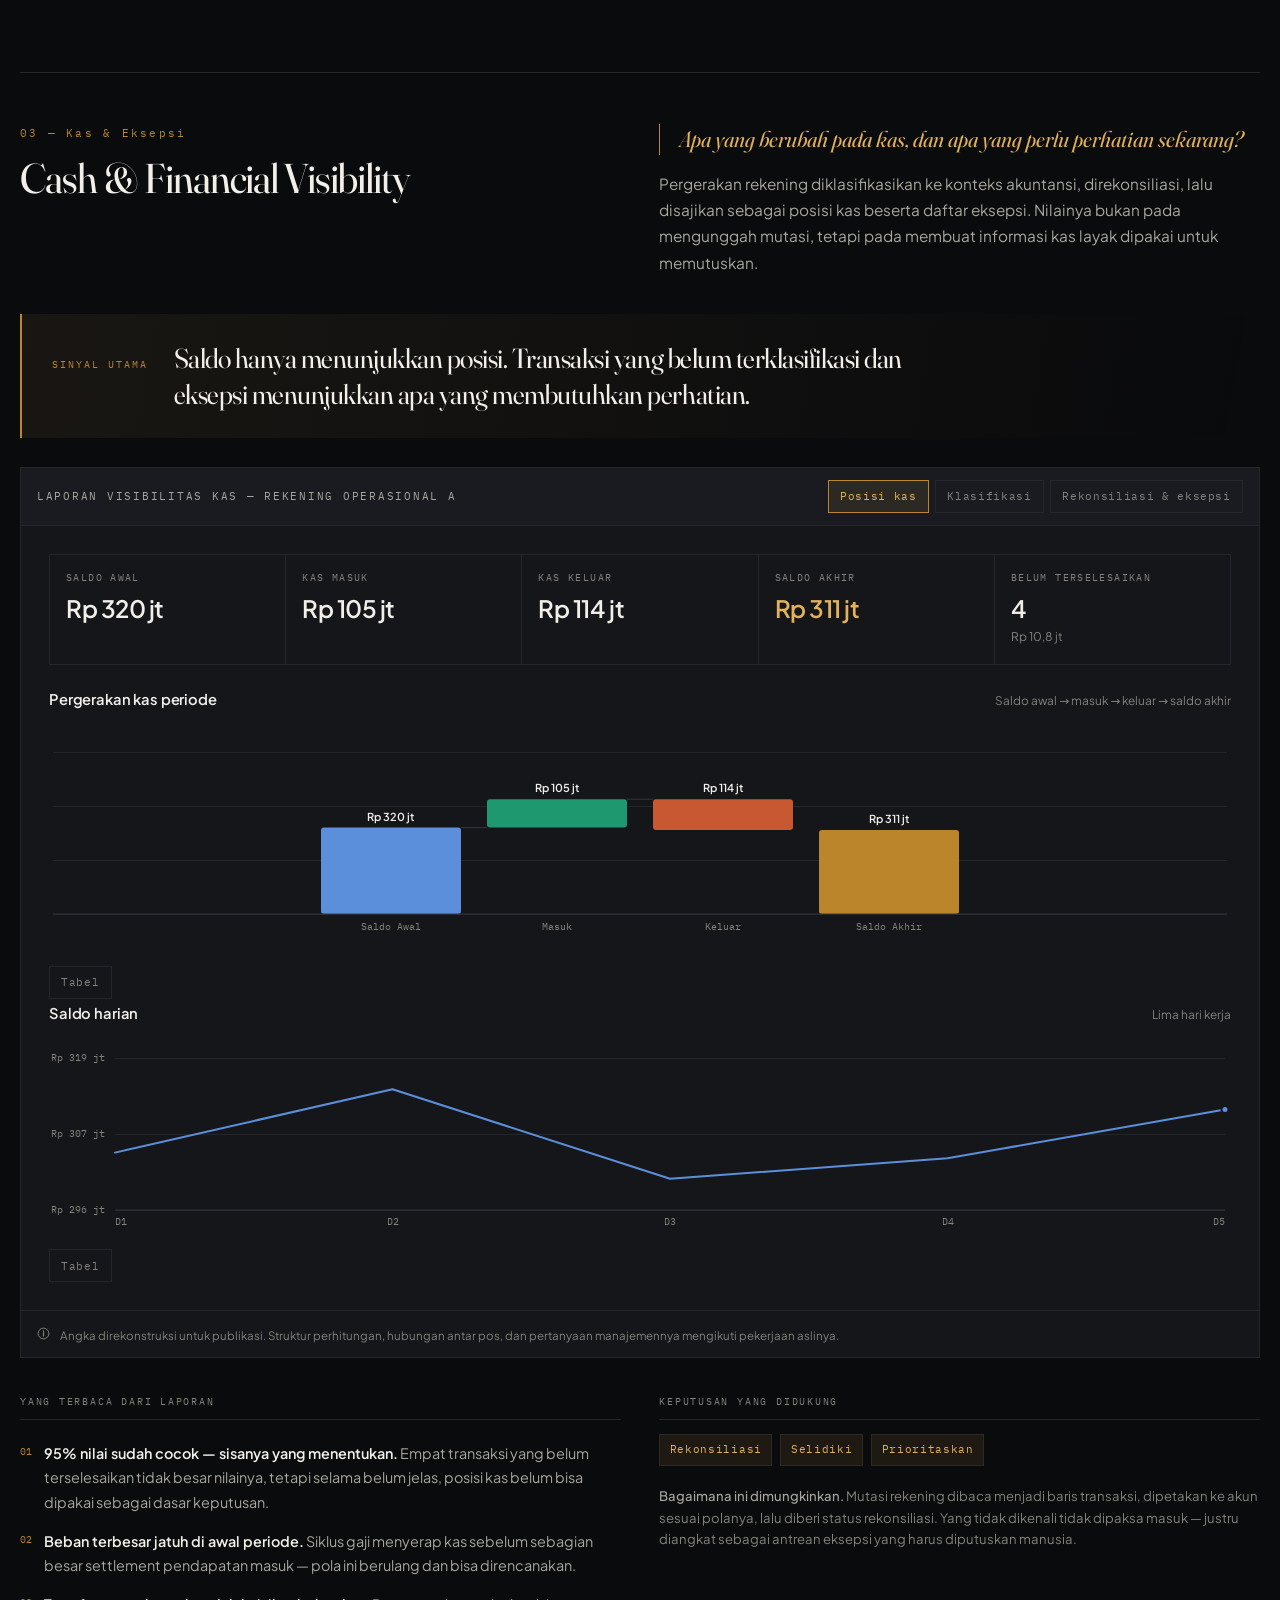
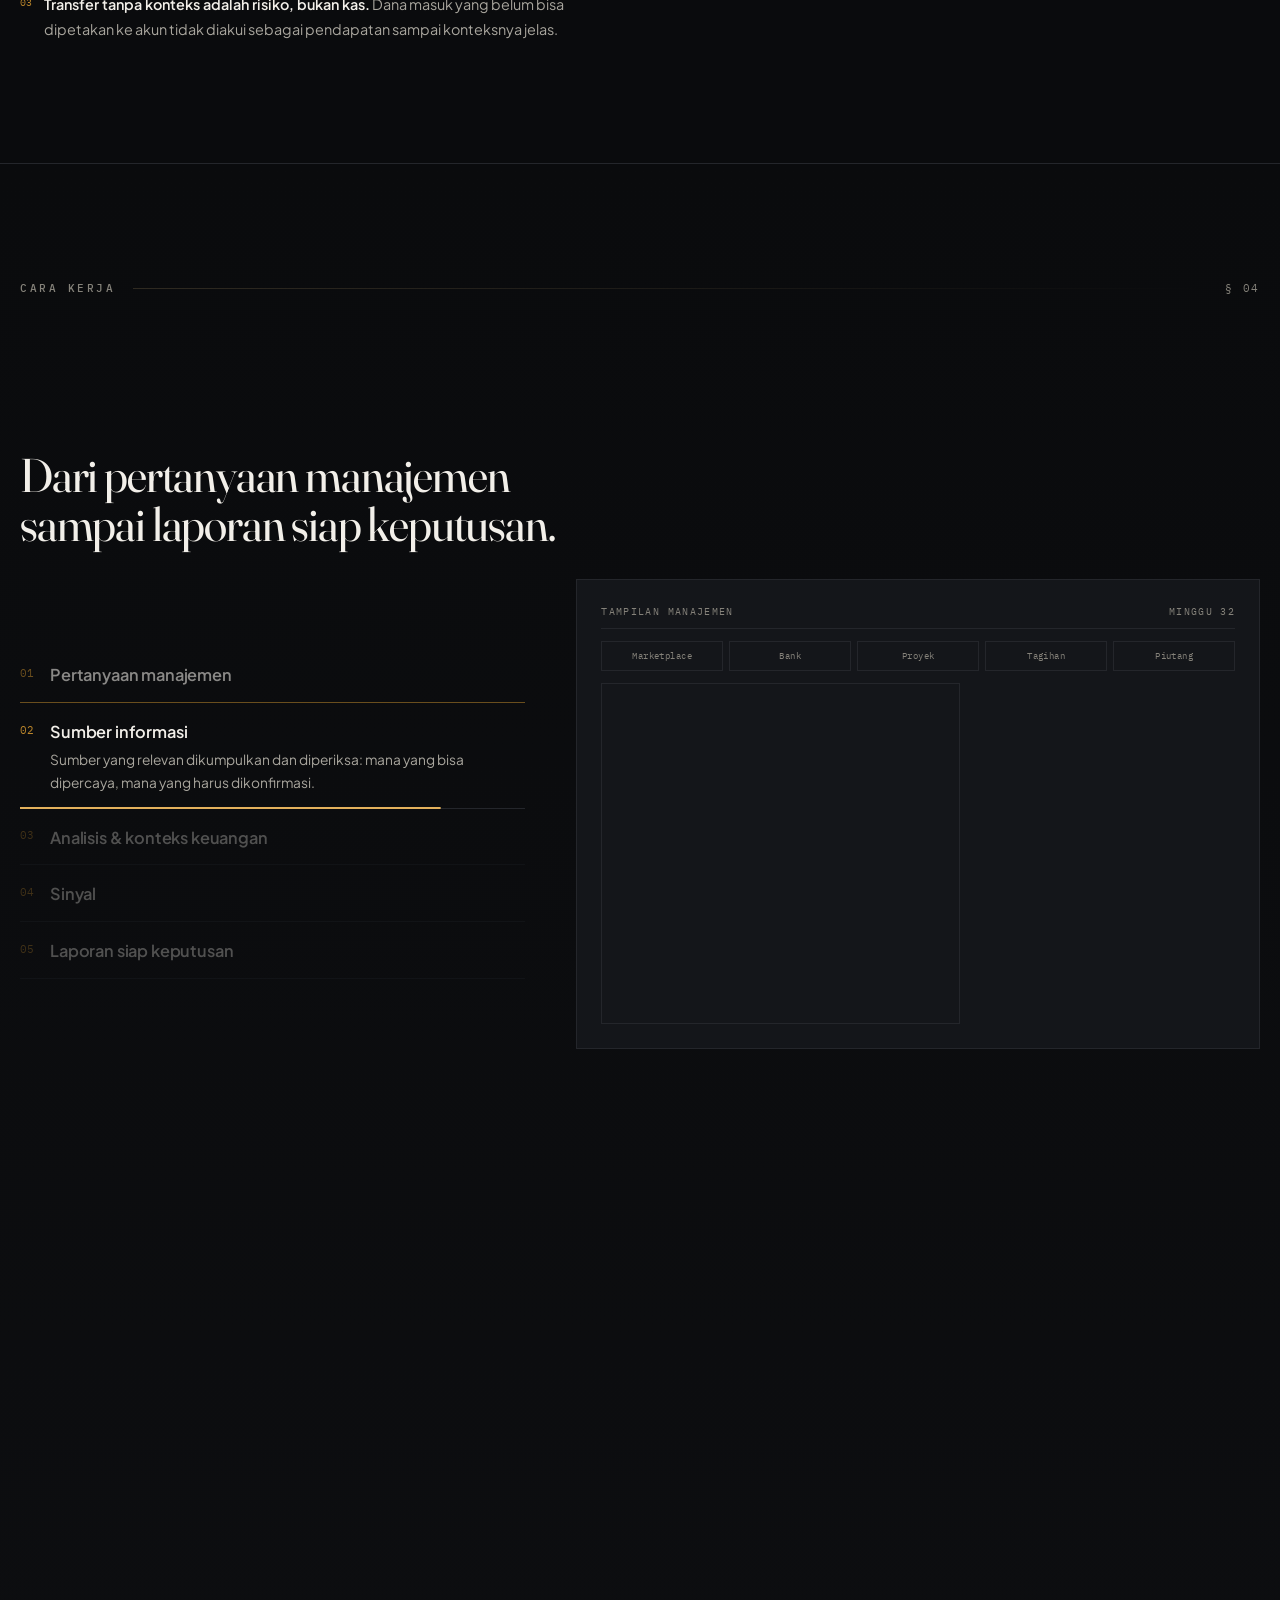
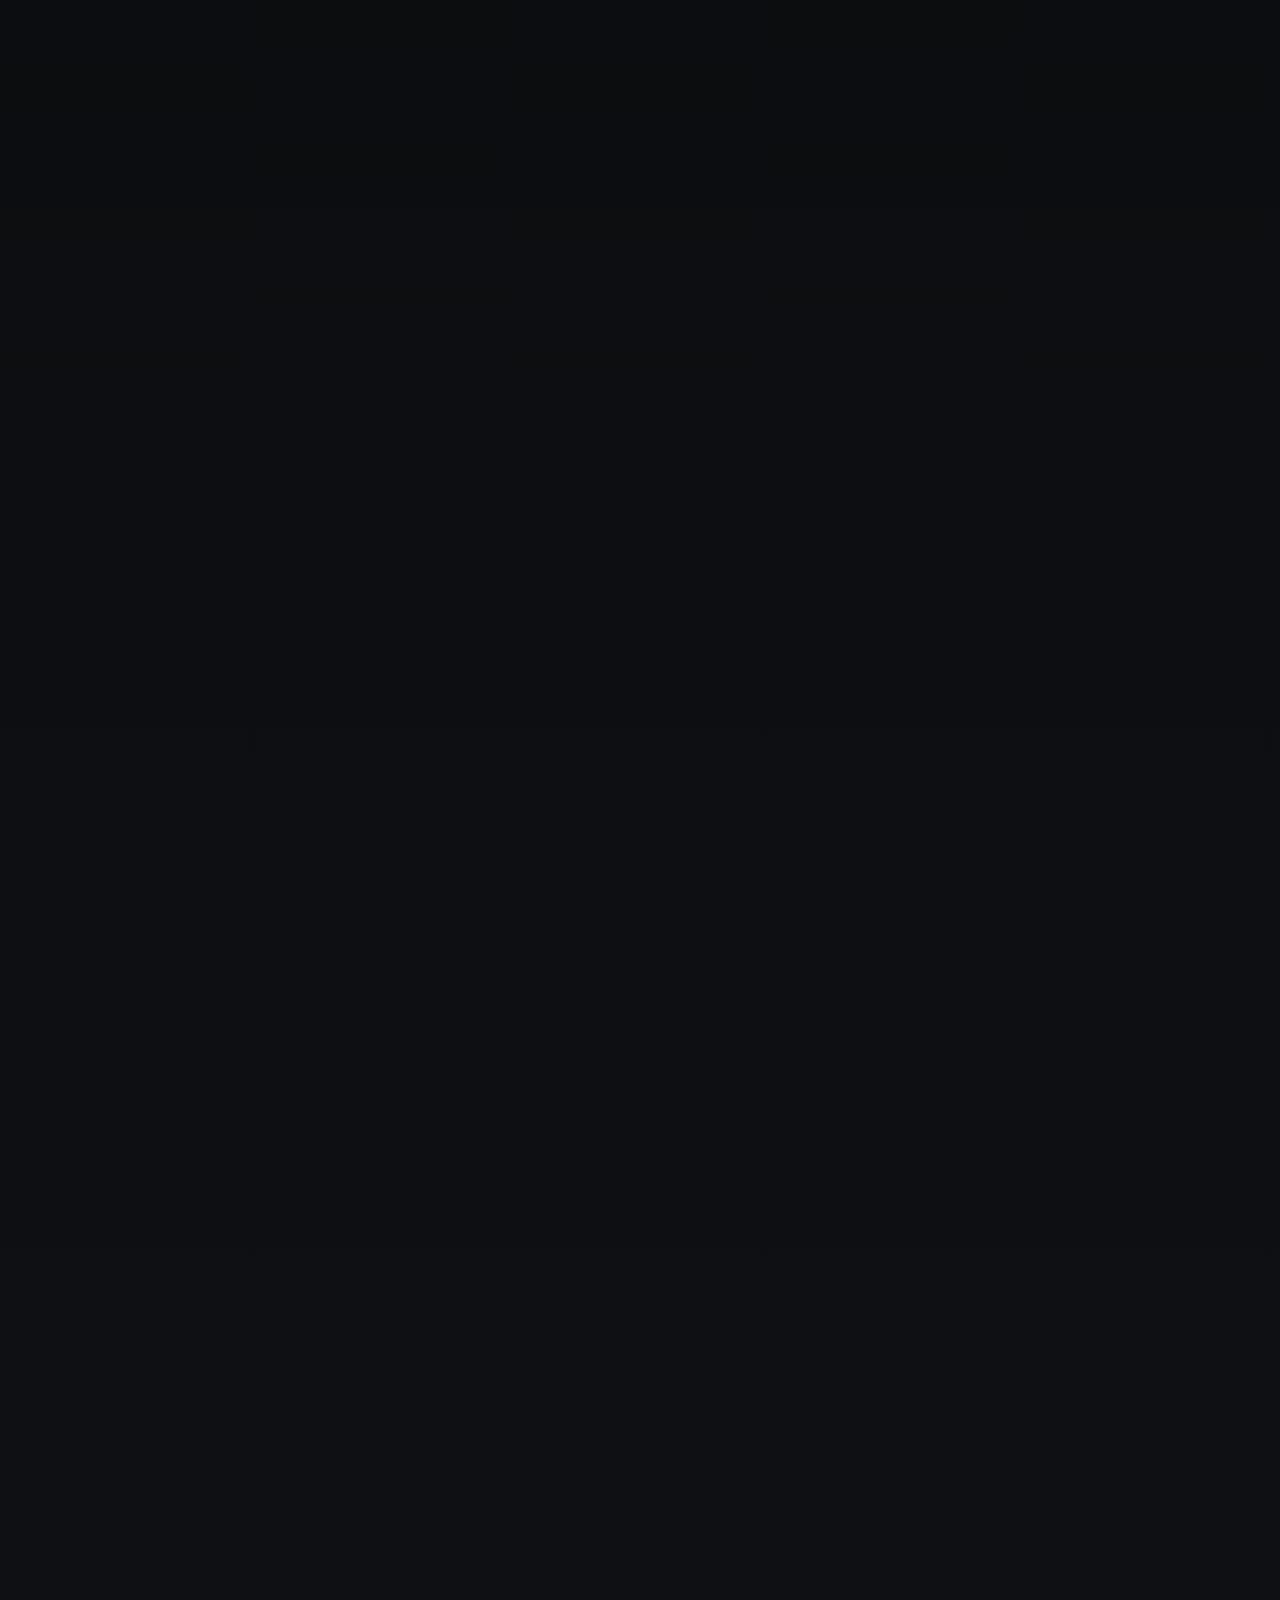
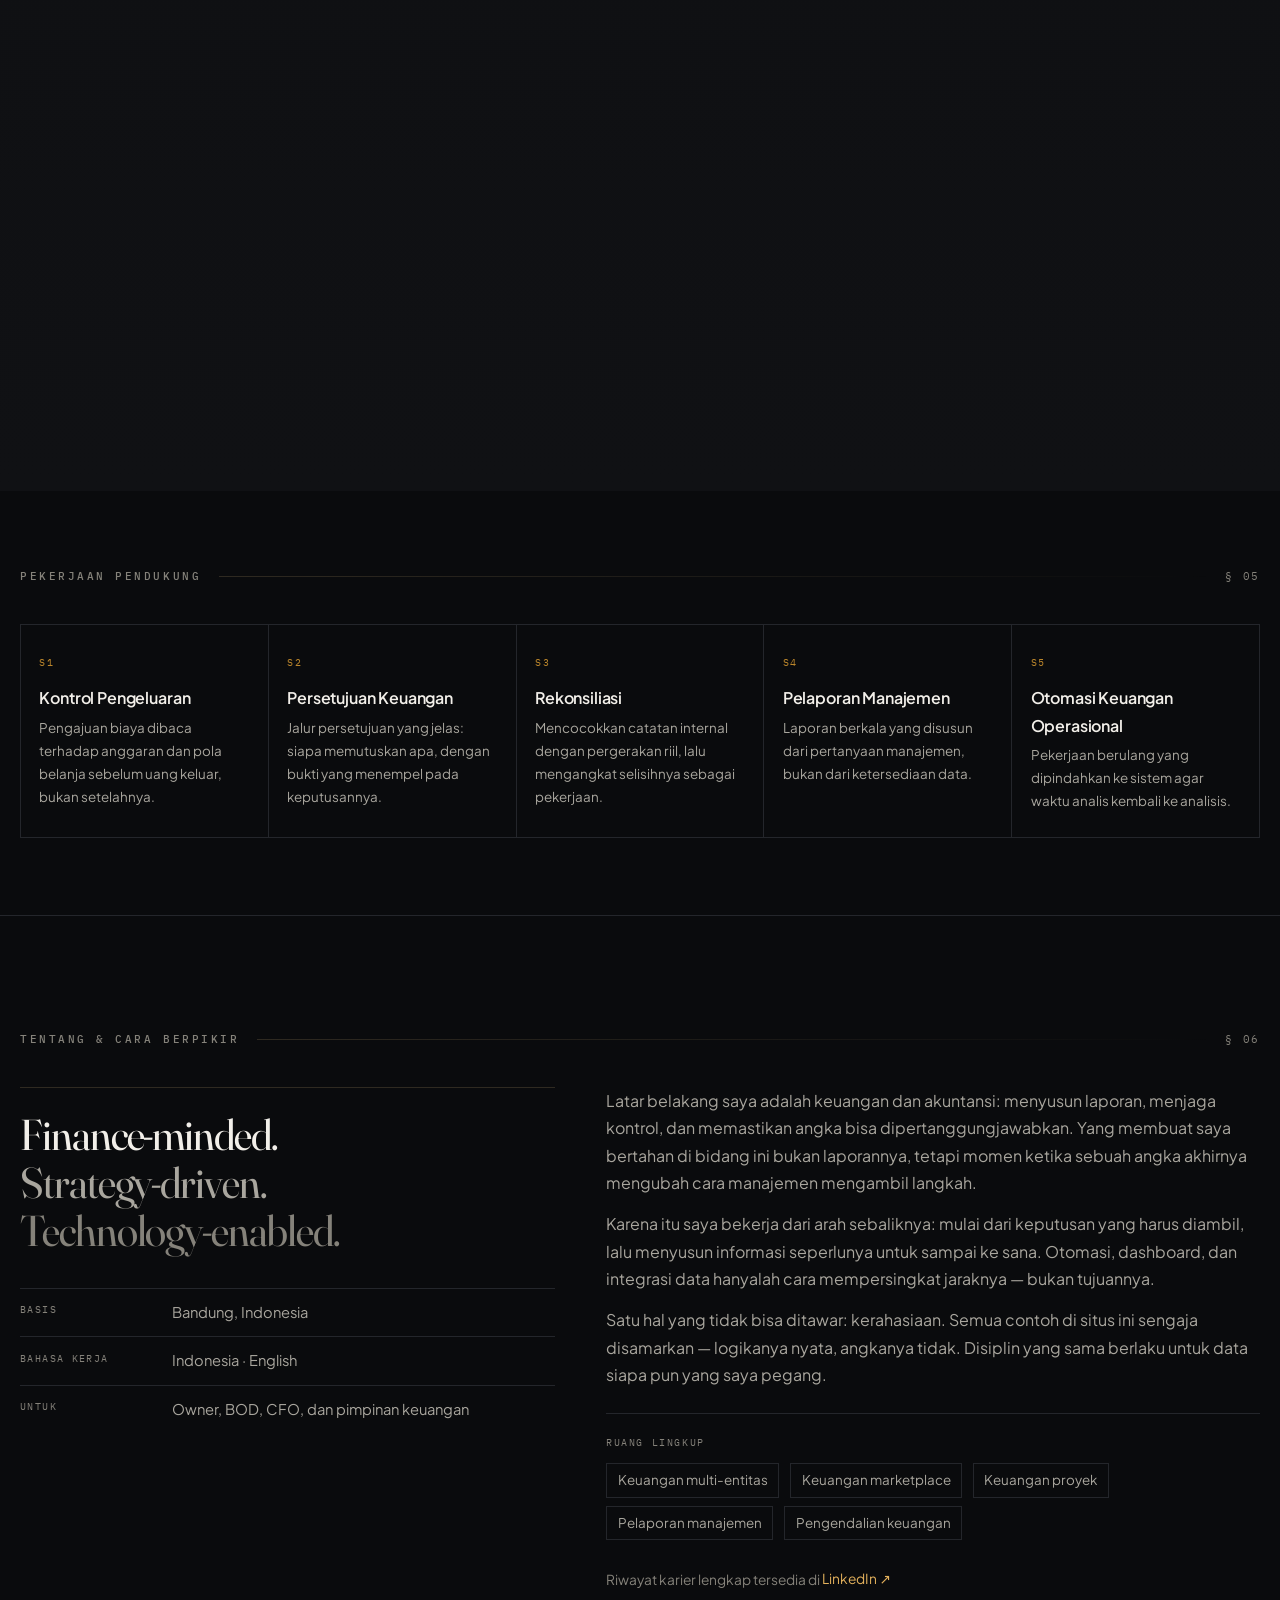
==== commit cea58cae: "Editorial revision: key signals, question-led matrix, About without a second portrait - Each flagshi" ====
--- a/index.html
+++ b/index.html
@@ -329,8 +329,8 @@
               <ol class="method__beats" id="methodBeats"></ol>
 
               <div class="method__viewport">
-                <div class="method__portrait" id="methodPortrait">
-                  <img src="assets/img/portrait-square.webp" width="520" height="520" alt="" loading="lazy" decoding="async" />
+                <div class="method__opening" id="methodPortrait">
+                  <span class="method__opening-k" data-i18n="method.openingK">01 · Pertanyaan manajemen</span>
                   <p class="method__quote" data-i18n="method.quote">
                     “Pertanyaannya jarang ‘berapa angkanya’. Pertanyaannya adalah apa yang harus dilakukan setelah
                     melihat angkanya.”
@@ -376,14 +376,28 @@
             <span class="caption__index">§ 06</span>
           </div>
           <div class="about__grid">
-            <figure class="about__portrait reveal">
-              <img src="assets/img/portrait-square.webp" width="520" height="520" alt="Rizky Esa Gumilar" loading="lazy" decoding="async" />
-              <figcaption class="about__stamp">Bandung, Indonesia</figcaption>
-            </figure>
+            <div class="about__manifest reveal">
+              <p class="about__lede display">
+                <span data-i18n="about.lede1">Finance-minded.</span>
+                <span data-i18n="about.lede2">Strategy-driven.</span>
+                <span data-i18n="about.lede3">Technology-enabled.</span>
+              </p>
+              <dl class="about__facts">
+                <div class="about__fact">
+                  <dt data-i18n="about.factBase">Basis</dt>
+                  <dd>Bandung, Indonesia</dd>
+                </div>
+                <div class="about__fact">
+                  <dt data-i18n="about.factLang">Bahasa kerja</dt>
+                  <dd>Indonesia · English</dd>
+                </div>
+                <div class="about__fact">
+                  <dt data-i18n="about.factFor">Untuk</dt>
+                  <dd data-i18n="about.factForV">Owner, BOD, CFO, dan pimpinan keuangan</dd>
+                </div>
+              </dl>
+            </div>
             <div class="reveal">
-              <p class="about__lede" data-i18n="about.lede">
-                Finance-minded. Strategy-driven. Technology-enabled.
-              </p>
               <div class="about__body">
                 <p data-i18n="about.p1">
                   Latar belakang saya adalah keuangan dan akuntansi: menyusun laporan, menjaga kontrol, dan memastikan
@@ -399,14 +413,17 @@
                   Satu hal yang tidak bisa ditawar: kerahasiaan. Semua contoh di situs ini sengaja disamarkan —
                   logikanya nyata, angkanya tidak. Disiplin yang sama berlaku untuk data siapa pun yang saya pegang.
                 </p>
-                <p data-i18n="about.p3">
-                  Pengalaman saya mencakup keuangan multi-entitas, marketplace, proyek, pelaporan manajemen, dan
-                  pengendalian keuangan. Riwayat karier lengkap tersedia di LinkedIn.
-                </p>
-              </div>
-              <div class="principles" id="principles"></div>
-            </div>
-          </div>
+              </div>
+              <ul class="about__themes" id="aboutThemes"></ul>
+              <p class="about__linkedin">
+                <span data-i18n="about.linkedin">Riwayat karier lengkap tersedia di</span>
+                <a href="https://www.linkedin.com/in/rizkyesagumilar" target="_blank" rel="noopener noreferrer"
+                  >LinkedIn <span aria-hidden="true">↗</span></a
+                >
+              </p>
+            </div>
+          </div>
+          <div class="principles reveal" id="principles"></div>
         </div>
       </section>
 
--- a/assets/css/style.css
+++ b/assets/css/style.css
@@ -797,16 +797,35 @@
   color: var(--text-3);
 }
 .matrix__btn-t {
-  font-size: 1rem;
-  font-weight: 600;
-  letter-spacing: -0.01em;
+  font-family: var(--font-display);
+  font-size: clamp(1rem, 0.94rem + 0.32vw, 1.18rem);
+  font-weight: 400;
+  line-height: 1.25;
+  letter-spacing: -0.018em;
+  font-variation-settings: 'opsz' 90;
+  display: block;
 }
 .matrix__btn-q {
   display: block;
-  font-size: 0.82rem;
+  font-family: var(--font-mono);
+  font-size: 0.62rem;
+  letter-spacing: 0.16em;
+  text-transform: uppercase;
   color: var(--text-3);
   font-weight: 400;
-  margin-top: 0.1rem;
+  margin-top: 0.35rem;
+}
+.matrix__btn[aria-selected='true'] .matrix__btn-q {
+  color: var(--brass-deep);
+}
+.matrix__panel-k {
+  font-family: var(--font-mono);
+  font-size: 0.62rem;
+  letter-spacing: 0.18em;
+  text-transform: uppercase;
+  color: var(--brass-deep);
+  display: block;
+  margin-bottom: 0.8rem;
 }
 .matrix__arrow {
   color: var(--brass);
@@ -923,6 +942,34 @@
   color: var(--text-2);
   font-size: 0.96rem;
   max-width: 52ch;
+}
+
+/* Key signal — the management implication, ahead of any chart */
+.case__signal {
+  display: grid;
+  grid-template-columns: auto minmax(0, 1fr);
+  gap: 1.25rem 1.6rem;
+  align-items: baseline;
+  padding: clamp(1.1rem, 2.2vw, 1.6rem) clamp(1.1rem, 2.4vw, 1.9rem);
+  margin-bottom: clamp(1.2rem, 2.4vw, 1.8rem);
+  background: linear-gradient(100deg, rgba(227, 177, 92, 0.07), rgba(227, 177, 92, 0));
+  border-left: 2px solid var(--brass-deep);
+}
+.case__signal-k {
+  font-family: var(--font-mono);
+  font-size: 0.62rem;
+  letter-spacing: 0.2em;
+  text-transform: uppercase;
+  color: var(--brass-deep);
+  white-space: nowrap;
+  padding-top: 0.35em;
+}
+.case__signal-t {
+  font-size: clamp(1.15rem, 0.95rem + 1.05vw, 1.72rem);
+  line-height: 1.32;
+  letter-spacing: -0.018em;
+  color: var(--text);
+  max-width: 46ch;
 }
 
 /* Report panel */
@@ -1274,7 +1321,7 @@
 }
 .method__stage {
   position: relative;
-  height: 400vh;
+  height: 360vh;
 }
 .method__sticky {
   position: sticky;
@@ -1299,16 +1346,35 @@
   gap: 0.15rem;
 }
 .method__beat {
+  position: relative;
   display: grid;
   grid-template-columns: auto 1fr;
   gap: 1rem;
   padding: 0.8rem 0;
   border-bottom: 1px solid var(--line);
-  opacity: 0.32;
+  opacity: 0.3;
   transition: opacity 0.4s var(--ease);
+}
+.method__beat.is-done {
+  opacity: 0.55;
 }
 .method__beat.is-active {
   opacity: 1;
+}
+/* Per-beat progress: every scroll movement shows narrative progress. */
+.method__beat-bar {
+  position: absolute;
+  left: 0;
+  bottom: -1px;
+  width: 100%;
+  height: 1px;
+  background: var(--brass-deep);
+  transform: scaleX(var(--sub, 0));
+  transform-origin: 0 50%;
+}
+.method__beat.is-active .method__beat-bar {
+  background: var(--brass);
+  height: 2px;
 }
 .method__beat-k {
   font-family: var(--font-mono);
@@ -1337,37 +1403,32 @@
   background: var(--surface);
   overflow: hidden;
 }
-.method__portrait {
+/* Beat one is typographic: the question itself, not a second portrait. */
+.method__opening {
   position: absolute;
   inset: 0;
   display: grid;
-  place-items: center;
-  background: var(--ink);
+  align-content: center;
+  gap: 1.1rem;
+  padding: clamp(1.2rem, 4vw, 3rem);
+  background: radial-gradient(120% 90% at 18% 18%, rgba(227, 177, 92, 0.08), transparent 62%), var(--ink);
   transition: opacity 0.6s var(--ease), transform 1.6s var(--ease);
-}
-.method__portrait img {
-  width: 100%;
-  height: 100%;
-  object-fit: cover;
-  object-position: 50% 22%;
-  opacity: 0.9;
-}
-.method__portrait::after {
-  content: '';
-  position: absolute;
-  inset: 0;
-  background: linear-gradient(180deg, transparent 40%, rgba(10, 11, 13, 0.92));
+  transform-origin: 30% 50%;
+}
+.method__opening-k {
+  font-family: var(--font-mono);
+  font-size: 0.62rem;
+  letter-spacing: 0.2em;
+  text-transform: uppercase;
+  color: var(--brass-deep);
 }
 .method__quote {
-  position: absolute;
-  left: clamp(1rem, 3vw, 2rem);
-  right: clamp(1rem, 3vw, 2rem);
-  bottom: clamp(1rem, 3vw, 1.8rem);
-  z-index: 2;
   font-family: var(--font-display);
-  font-size: clamp(1rem, 0.85rem + 0.7vw, 1.35rem);
-  line-height: 1.35;
-  letter-spacing: -0.015em;
+  font-size: clamp(1.15rem, 0.85rem + 1.25vw, 1.9rem);
+  line-height: 1.28;
+  letter-spacing: -0.02em;
+  max-width: 26ch;
+  text-wrap: balance;
 }
 .method__report {
   position: absolute;
@@ -1543,37 +1604,92 @@
 }
 .about__grid {
   display: grid;
-  grid-template-columns: minmax(0, 0.75fr) minmax(0, 1.25fr);
-  gap: clamp(1.8rem, 4vw, 4rem);
+  grid-template-columns: minmax(0, 0.9fr) minmax(0, 1.1fr);
+  gap: clamp(1.8rem, 4vw, 4.5rem);
   align-items: start;
 }
-.about__portrait {
-  position: relative;
-  border: 1px solid var(--line);
-}
-.about__portrait img {
-  width: 100%;
-  filter: saturate(0.94);
-}
-.about__stamp {
-  position: absolute;
-  left: -1px;
-  bottom: -1px;
-  padding: 0.5rem 0.7rem;
-  background: var(--ink);
-  border: 1px solid var(--line);
+.about__manifest {
+  border-top: 1px solid var(--line-warm);
+  padding-top: 1.4rem;
+}
+.about__lede {
+  font-size: clamp(1.6rem, 1.1rem + 2vw, 2.9rem);
+  line-height: 1.12;
+  letter-spacing: -0.025em;
+  margin-bottom: 2rem;
+}
+.about__lede span {
+  display: block;
+}
+.about__lede span:nth-child(2) {
+  color: var(--text-2);
+}
+.about__lede span:nth-child(3) {
+  color: var(--text-3);
+}
+.about__facts {
+  display: grid;
+  gap: 0;
+  margin: 0;
+}
+.about__fact {
+  display: grid;
+  grid-template-columns: 8.5rem 1fr;
+  gap: 1rem;
+  padding: 0.7rem 0;
+  border-top: 1px solid var(--line);
+}
+.about__fact dt {
   font-family: var(--font-mono);
   font-size: 0.62rem;
   letter-spacing: 0.14em;
   text-transform: uppercase;
   color: var(--text-3);
-}
-.about__lede {
-  font-family: var(--font-display);
-  font-size: clamp(1.3rem, 1rem + 1.3vw, 1.95rem);
-  line-height: 1.28;
-  letter-spacing: -0.02em;
-  margin-bottom: 1.2rem;
+  padding-top: 0.15rem;
+}
+.about__fact dd {
+  margin: 0;
+  font-size: 0.92rem;
+  color: var(--text-2);
+}
+.about__themes {
+  display: flex;
+  flex-wrap: wrap;
+  align-items: baseline;
+  gap: 0.5rem 0.7rem;
+  margin-top: 1.6rem;
+  padding-top: 1.3rem;
+  border-top: 1px solid var(--line);
+}
+.about__themes-k {
+  font-family: var(--font-mono);
+  font-size: 0.62rem;
+  letter-spacing: 0.16em;
+  text-transform: uppercase;
+  color: var(--text-3);
+  width: 100%;
+  margin-bottom: 0.2rem;
+}
+.about__theme {
+  font-size: 0.84rem;
+  color: var(--text-2);
+  padding: 0.3rem 0.65rem;
+  border: 1px solid var(--line);
+}
+.about__linkedin {
+  margin-top: 1.4rem;
+  font-size: 0.86rem;
+  color: var(--text-3);
+}
+.about__linkedin a {
+  display: inline-block;
+  padding: 0.3rem 0;
+  color: var(--brass);
+  border-bottom: 1px solid transparent;
+  transition: border-color 0.2s var(--ease);
+}
+.about__linkedin a:hover {
+  border-bottom-color: var(--brass-deep);
 }
 .about__body p + p {
   margin-top: 0.9rem;
@@ -1584,11 +1700,11 @@
 }
 .principles {
   display: grid;
-  grid-template-columns: repeat(auto-fit, minmax(200px, 1fr));
-  gap: 1.5rem;
-  margin-top: 2.2rem;
+  grid-template-columns: repeat(auto-fit, minmax(220px, 1fr));
+  gap: clamp(1.5rem, 3vw, 3rem);
+  margin-top: clamp(2.5rem, 5vw, 4rem);
   padding-top: 1.6rem;
-  border-top: 1px solid var(--line);
+  border-top: 1px solid var(--line-warm);
 }
 .principle__k {
   font-family: var(--font-mono);
@@ -1838,6 +1954,13 @@
     flex-direction: column;
     gap: 0.15rem;
   }
+  .case__signal {
+    grid-template-columns: minmax(0, 1fr);
+    gap: 0.6rem;
+  }
+  .case__signal-k {
+    padding-top: 0;
+  }
   .method__sticky {
     padding-block: 2rem;
   }
@@ -1891,8 +2014,10 @@
   .method__col {
     transform: scaleY(1);
   }
-  .method__portrait {
-    display: none;
+  .method__opening {
+    position: static;
+    padding: 0 0 1.2rem;
+    background: none;
   }
 }
 
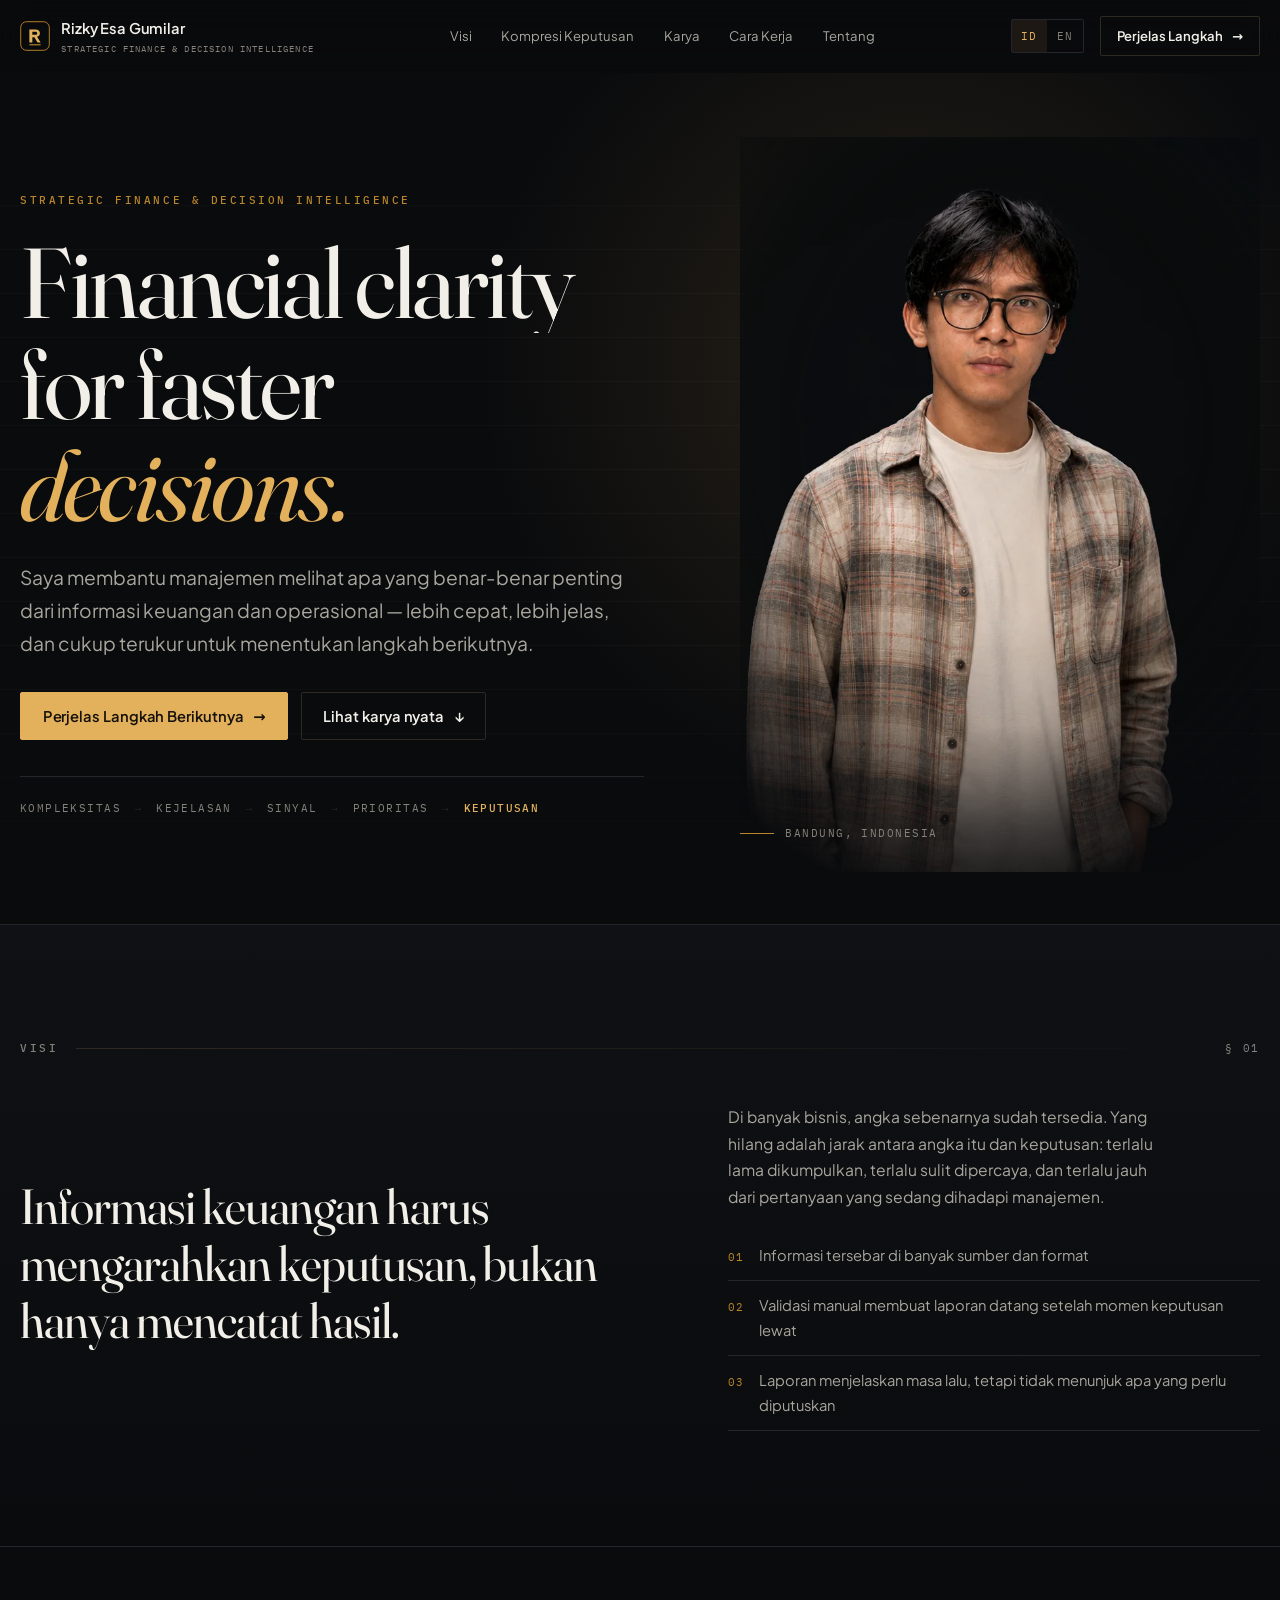
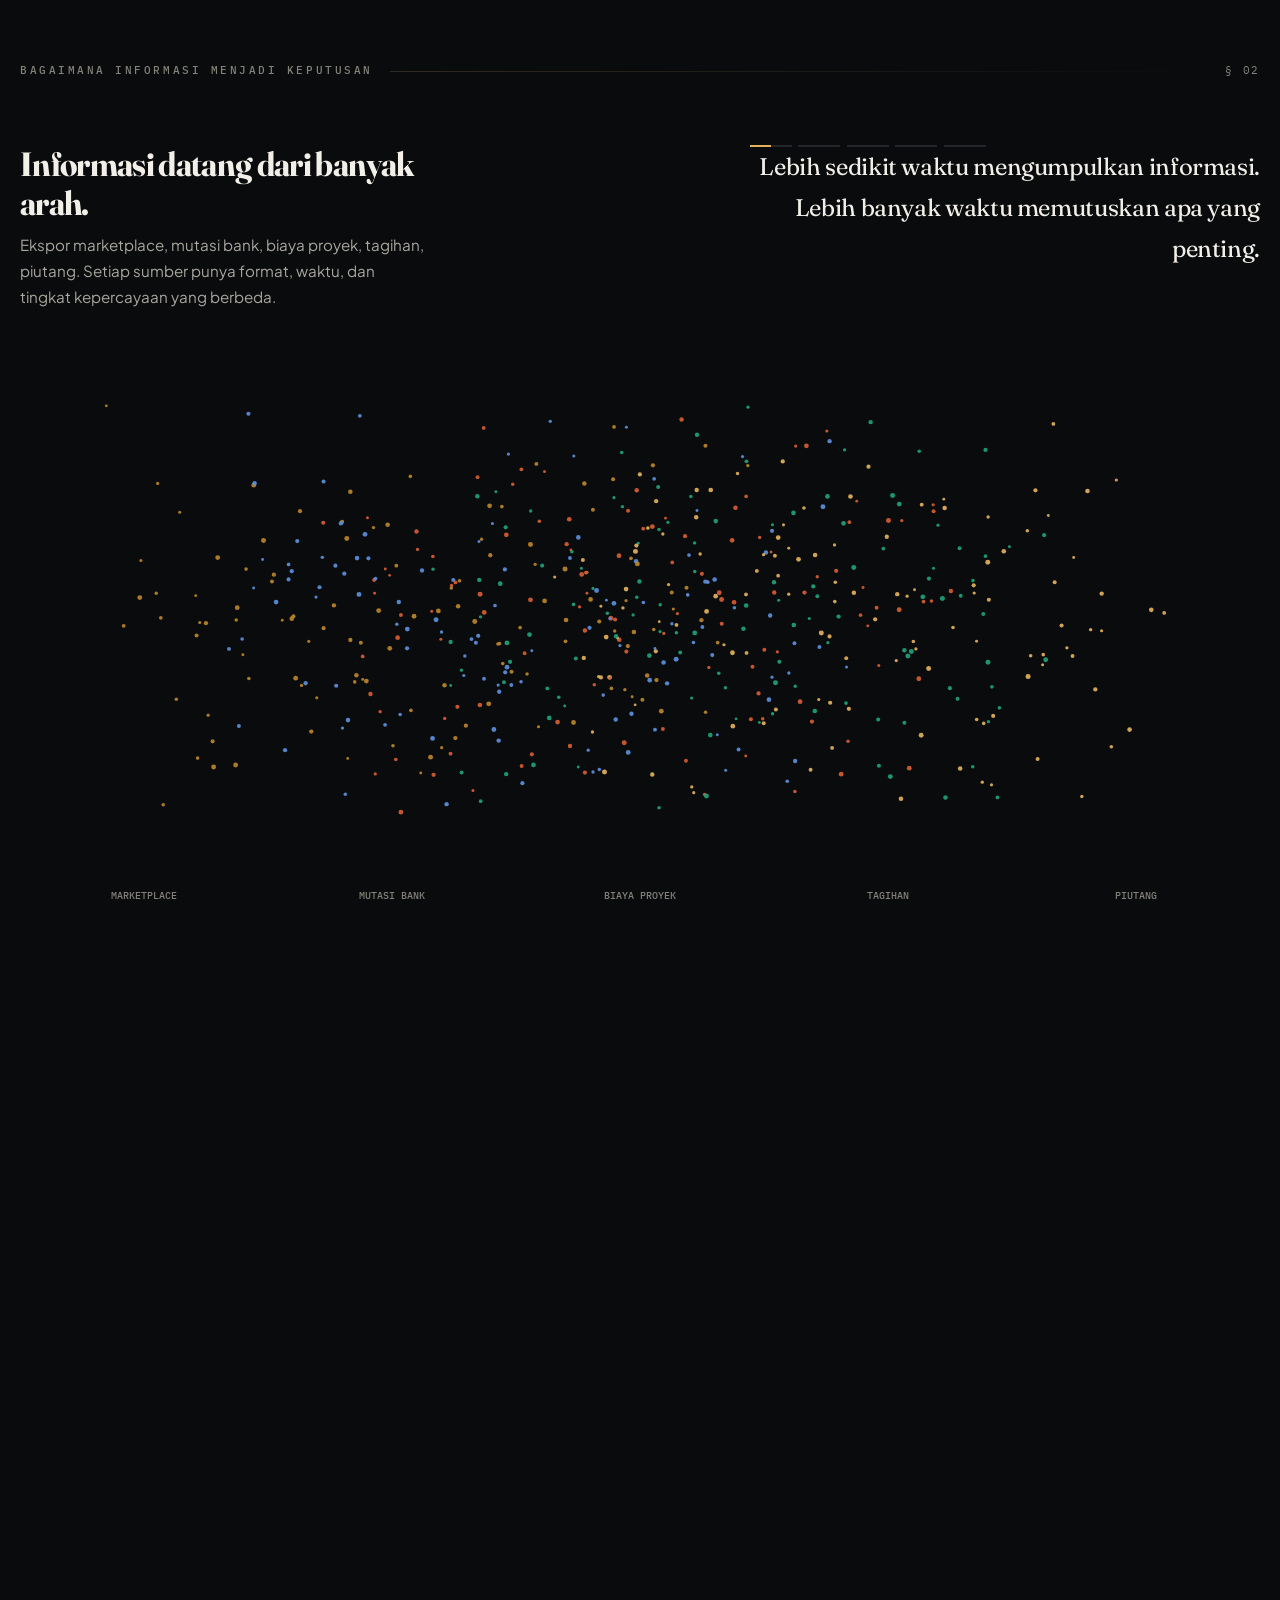
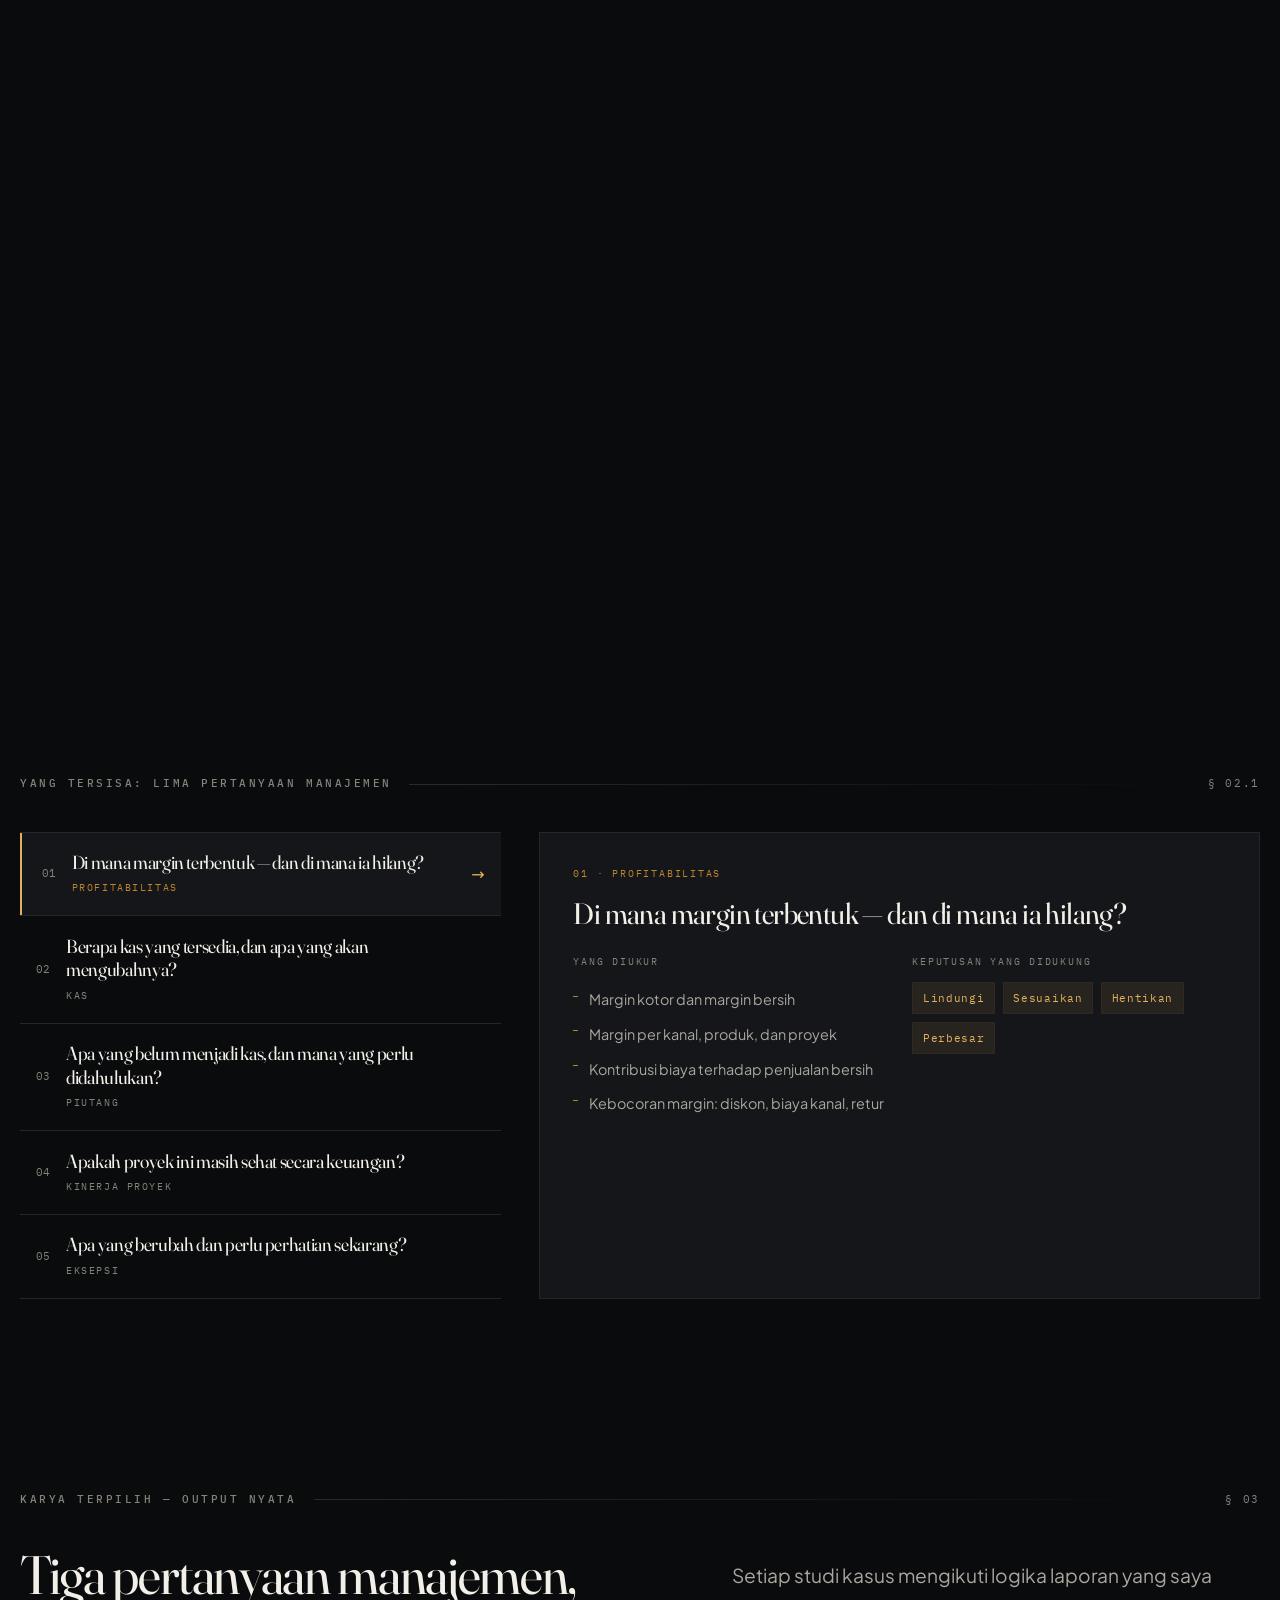
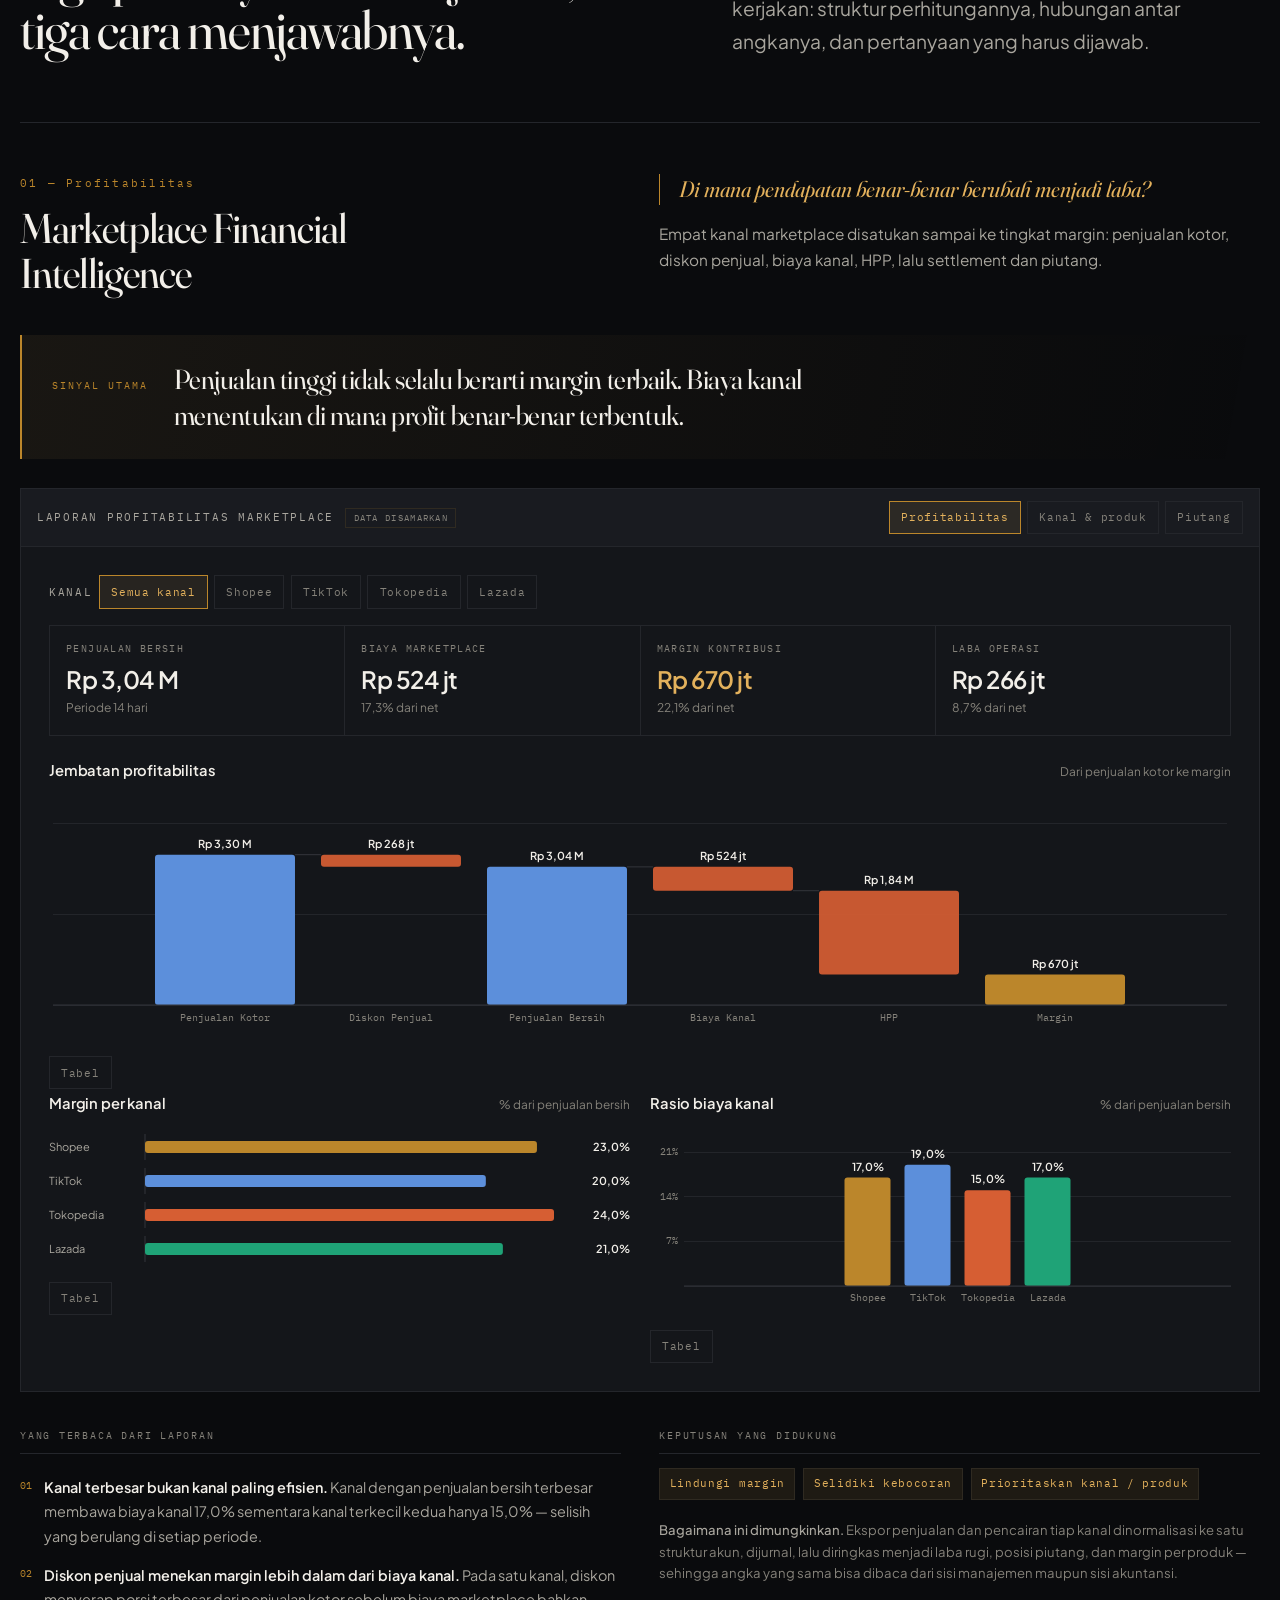
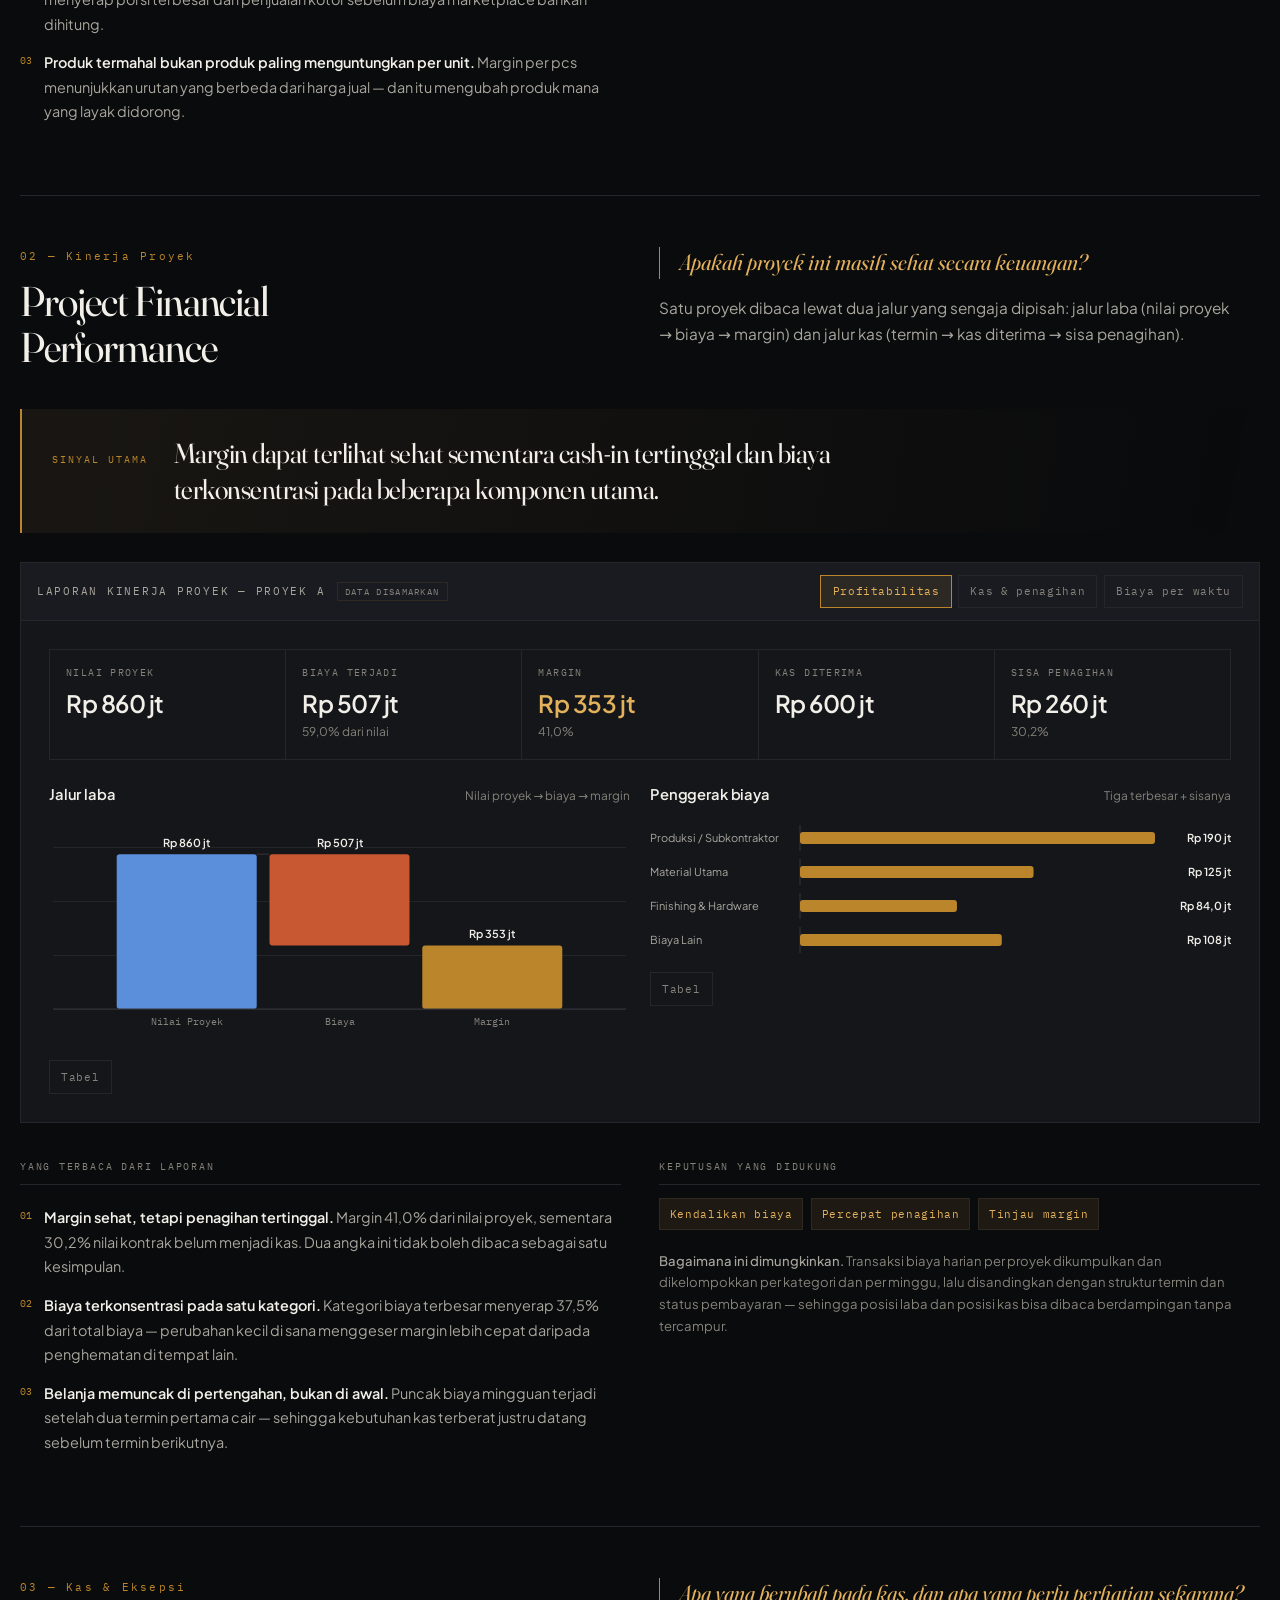
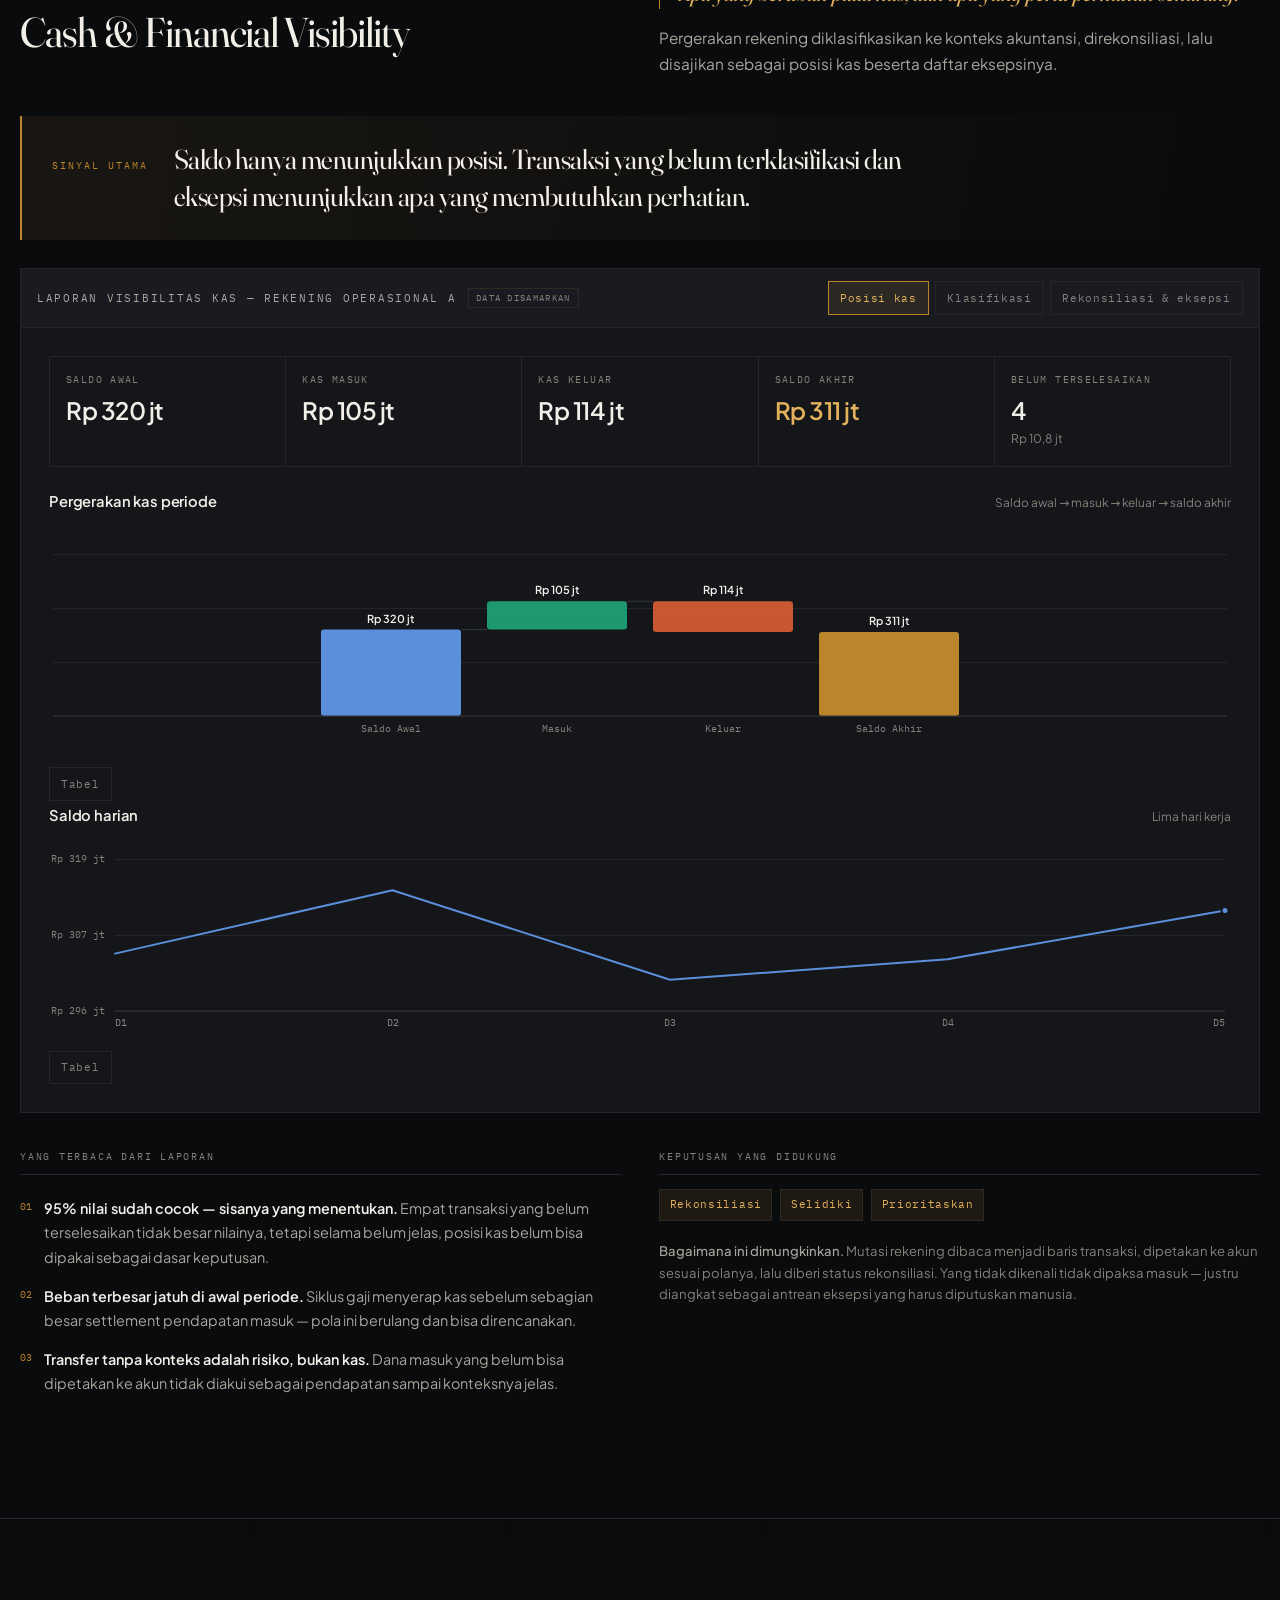
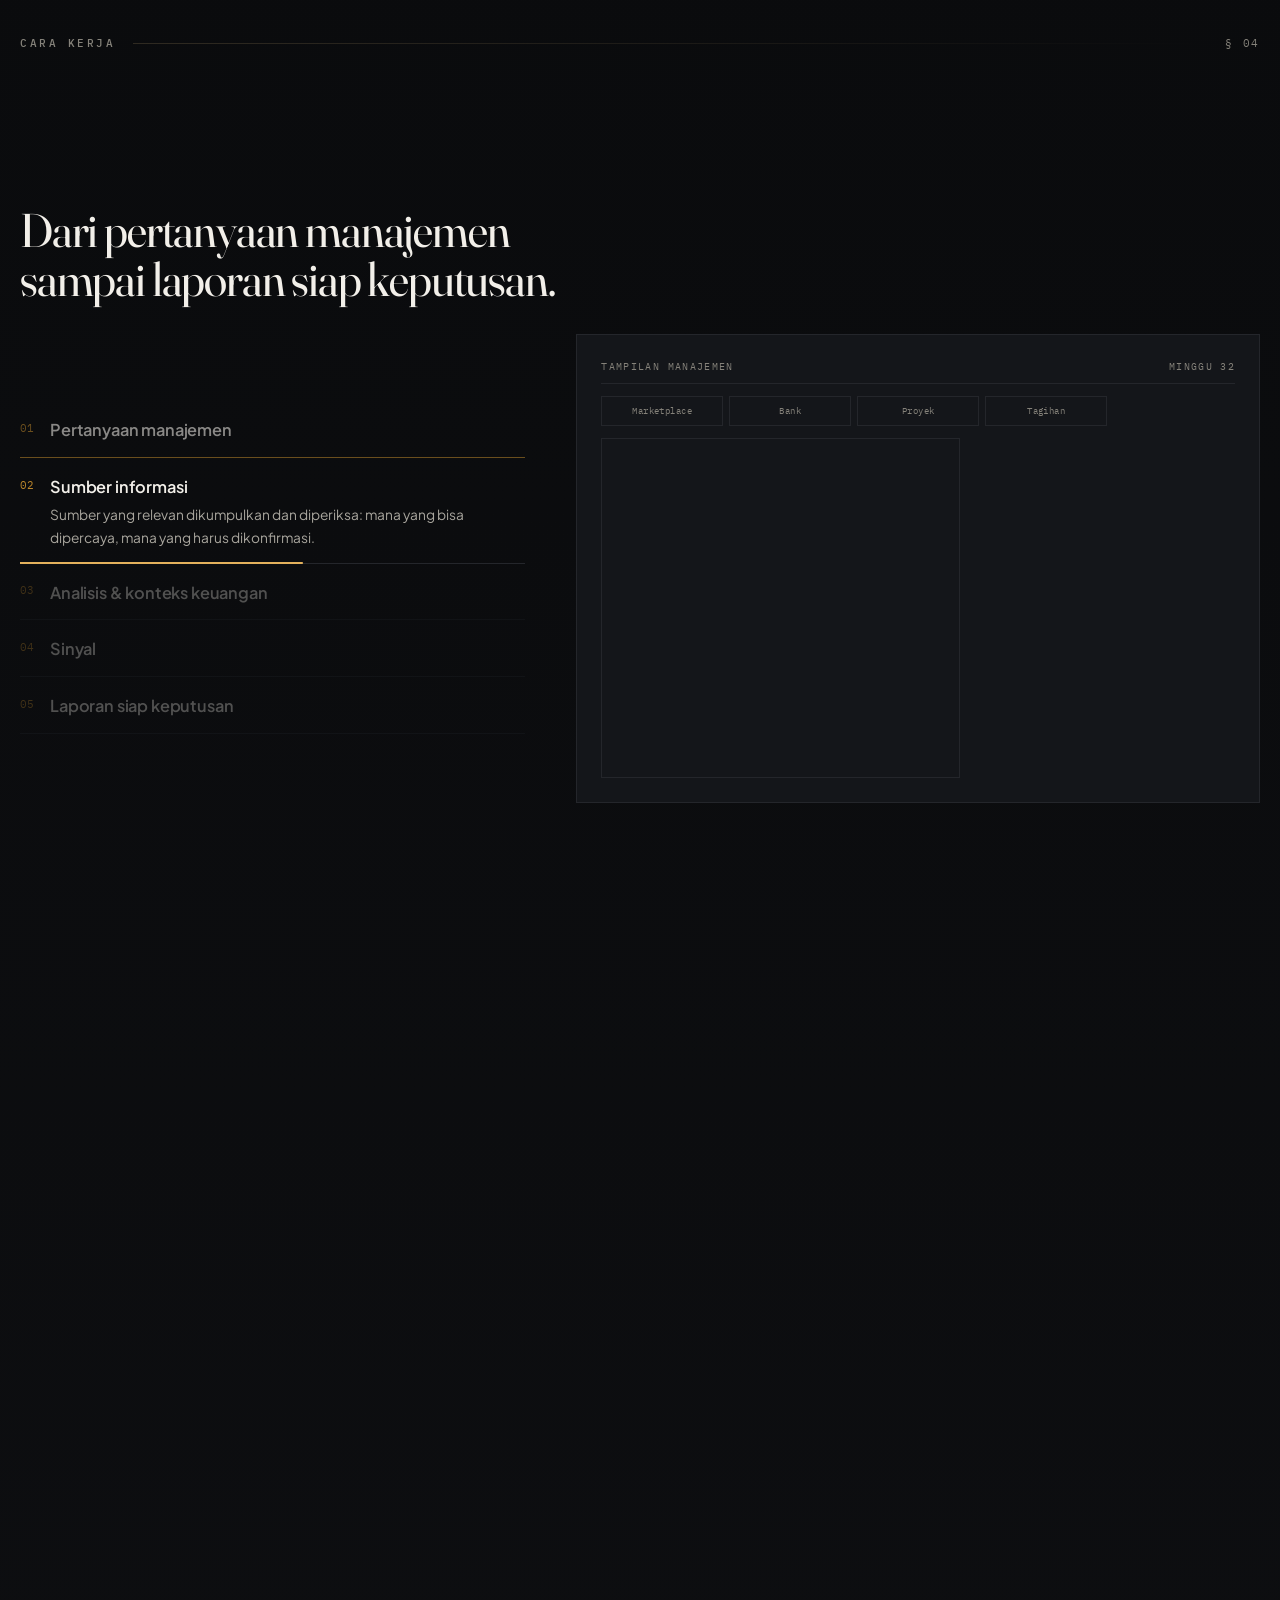
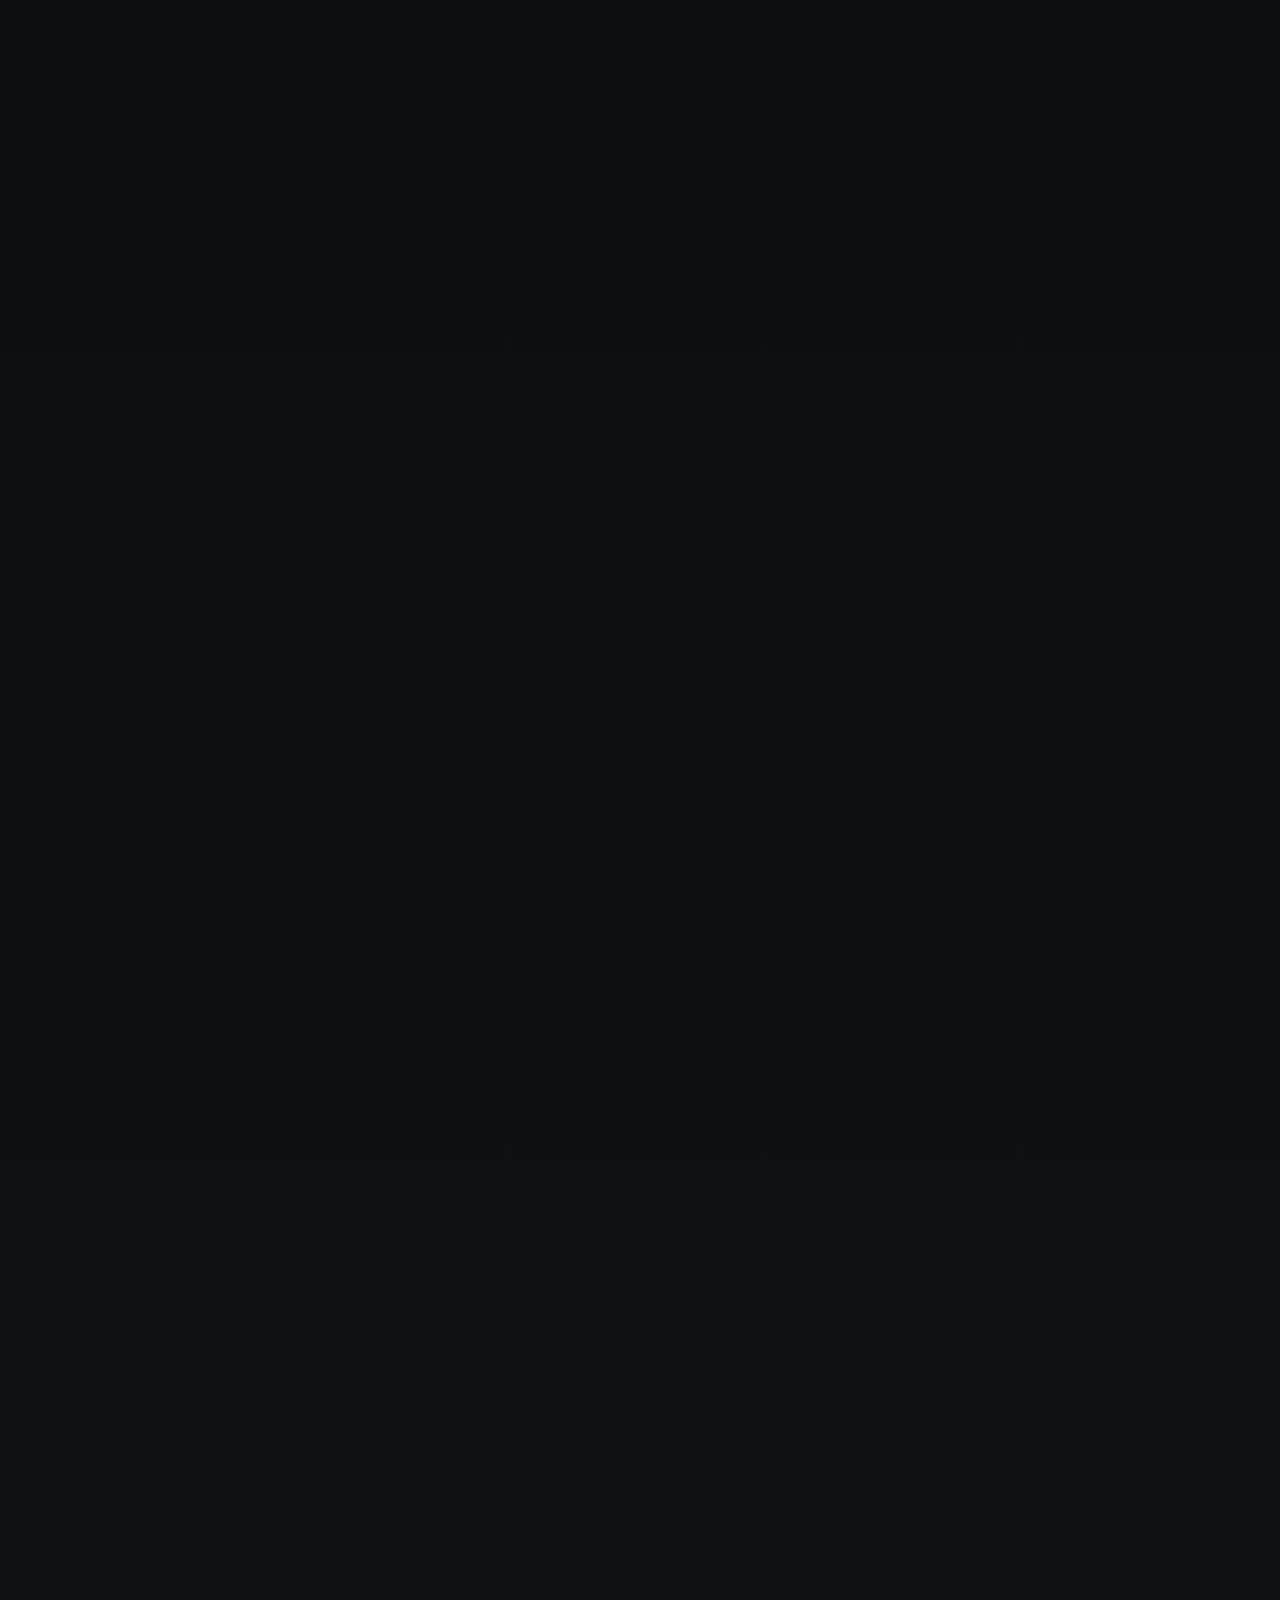
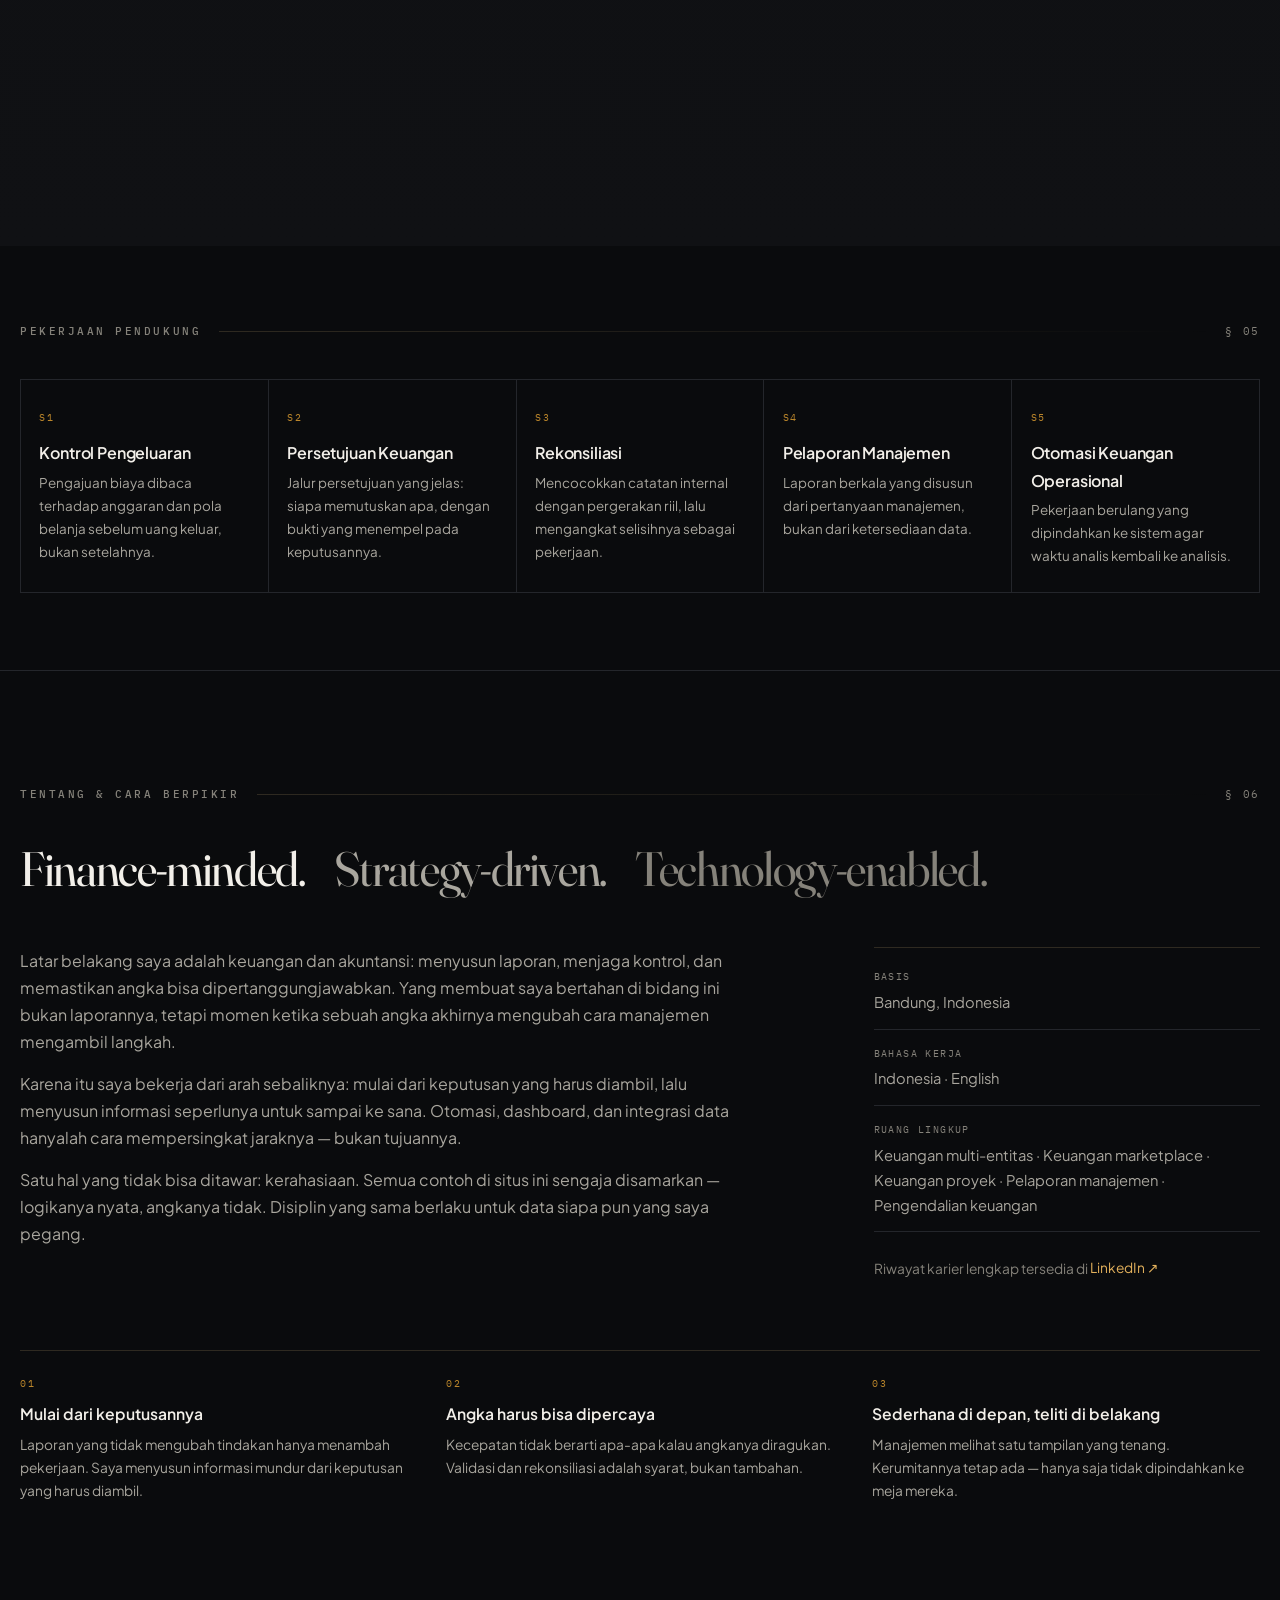
==== commit 9a5c9d5c: "Quieten the sanitisation disclosure and rebalance About - Remove the footer disclosure sentence; the" ====
--- a/index.html
+++ b/index.html
@@ -375,28 +375,13 @@
             <span class="caption__rule"></span>
             <span class="caption__index">§ 06</span>
           </div>
+          <p class="about__lede display reveal">
+            <span data-i18n="about.lede1">Finance-minded.</span>
+            <span data-i18n="about.lede2">Strategy-driven.</span>
+            <span data-i18n="about.lede3">Technology-enabled.</span>
+          </p>
+
           <div class="about__grid">
-            <div class="about__manifest reveal">
-              <p class="about__lede display">
-                <span data-i18n="about.lede1">Finance-minded.</span>
-                <span data-i18n="about.lede2">Strategy-driven.</span>
-                <span data-i18n="about.lede3">Technology-enabled.</span>
-              </p>
-              <dl class="about__facts">
-                <div class="about__fact">
-                  <dt data-i18n="about.factBase">Basis</dt>
-                  <dd>Bandung, Indonesia</dd>
-                </div>
-                <div class="about__fact">
-                  <dt data-i18n="about.factLang">Bahasa kerja</dt>
-                  <dd>Indonesia · English</dd>
-                </div>
-                <div class="about__fact">
-                  <dt data-i18n="about.factFor">Untuk</dt>
-                  <dd data-i18n="about.factForV">Owner, BOD, CFO, dan pimpinan keuangan</dd>
-                </div>
-              </dl>
-            </div>
             <div class="reveal">
               <div class="about__body">
                 <p data-i18n="about.p1">
@@ -414,14 +399,30 @@
                   logikanya nyata, angkanya tidak. Disiplin yang sama berlaku untuk data siapa pun yang saya pegang.
                 </p>
               </div>
-              <ul class="about__themes" id="aboutThemes"></ul>
+            </div>
+
+            <aside class="about__side reveal">
+              <dl class="about__facts">
+                <div class="about__fact">
+                  <dt data-i18n="about.factBase">Basis</dt>
+                  <dd>Bandung, Indonesia</dd>
+                </div>
+                <div class="about__fact">
+                  <dt data-i18n="about.factLang">Bahasa kerja</dt>
+                  <dd>Indonesia · English</dd>
+                </div>
+                <div class="about__fact">
+                  <dt data-i18n="about.themes">Ruang lingkup</dt>
+                  <dd id="aboutThemes"></dd>
+                </div>
+              </dl>
               <p class="about__linkedin">
                 <span data-i18n="about.linkedin">Riwayat karier lengkap tersedia di</span>
                 <a href="https://www.linkedin.com/in/rizkyesagumilar" target="_blank" rel="noopener noreferrer"
                   >LinkedIn <span aria-hidden="true">↗</span></a
                 >
               </p>
-            </div>
+            </aside>
           </div>
           <div class="principles reveal" id="principles"></div>
         </div>
@@ -494,10 +495,7 @@
 
     <footer class="foot">
       <div class="page foot__inner">
-        <p class="foot__note" data-i18n="foot.note">
-          Seluruh angka pada situs ini adalah rekonstruksi aman-publik yang mempertahankan logika keuangan aslinya, bukan
-          data perusahaan.
-        </p>
+        <p class="foot__note">Strategic Finance &amp; Decision Intelligence</p>
         <p>© <span id="year">2026</span> Rizky Esa Gumilar</p>
       </div>
     </footer>
--- a/assets/css/style.css
+++ b/assets/css/style.css
@@ -1025,18 +1025,16 @@
 .report__body {
   padding: clamp(1rem, 2.2vw, 1.75rem);
 }
-.report__foot {
-  border-top: 1px solid var(--line);
-  padding: 0.75rem 1rem;
-  font-size: 0.72rem;
-  color: var(--text-3);
-  display: flex;
-  gap: 0.6rem;
-  align-items: baseline;
-}
-.report__foot svg {
-  flex: none;
-  margin-top: 0.2rem;
+/* Quiet stamp on the report header: the numbers carry their own provenance
+   without a paragraph of disclaimer under every panel. */
+.report__stamp {
+  margin-left: 0.7rem;
+  padding: 0.15rem 0.45rem;
+  border: 1px solid var(--line-warm);
+  color: var(--text-3);
+  font-size: 0.58rem;
+  letter-spacing: 0.14em;
+  white-space: nowrap;
 }
 
 /* KPI row */
@@ -1604,22 +1602,22 @@
 }
 .about__grid {
   display: grid;
-  grid-template-columns: minmax(0, 0.9fr) minmax(0, 1.1fr);
+  grid-template-columns: minmax(0, 1.35fr) minmax(0, 0.65fr);
   gap: clamp(1.8rem, 4vw, 4.5rem);
   align-items: start;
 }
-.about__manifest {
+.about__lede {
+  font-size: clamp(1.7rem, 1.1rem + 2.4vw, 3.2rem);
+  line-height: 1.1;
+  letter-spacing: -0.028em;
+  margin-bottom: clamp(2rem, 4vw, 3.2rem);
+  display: flex;
+  flex-wrap: wrap;
+  gap: 0 0.6em;
+}
+.about__side {
   border-top: 1px solid var(--line-warm);
-  padding-top: 1.4rem;
-}
-.about__lede {
-  font-size: clamp(1.6rem, 1.1rem + 2vw, 2.9rem);
-  line-height: 1.12;
-  letter-spacing: -0.025em;
-  margin-bottom: 2rem;
-}
-.about__lede span {
-  display: block;
+  padding-top: 1.2rem;
 }
 .about__lede span:nth-child(2) {
   color: var(--text-2);
@@ -1634,10 +1632,12 @@
 }
 .about__fact {
   display: grid;
-  grid-template-columns: 8.5rem 1fr;
-  gap: 1rem;
-  padding: 0.7rem 0;
-  border-top: 1px solid var(--line);
+  gap: 0.25rem;
+  padding: 0.85rem 0;
+  border-bottom: 1px solid var(--line);
+}
+.about__fact:first-child {
+  padding-top: 0;
 }
 .about__fact dt {
   font-family: var(--font-mono);
@@ -1652,32 +1652,8 @@
   font-size: 0.92rem;
   color: var(--text-2);
 }
-.about__themes {
-  display: flex;
-  flex-wrap: wrap;
-  align-items: baseline;
-  gap: 0.5rem 0.7rem;
-  margin-top: 1.6rem;
-  padding-top: 1.3rem;
-  border-top: 1px solid var(--line);
-}
-.about__themes-k {
-  font-family: var(--font-mono);
-  font-size: 0.62rem;
-  letter-spacing: 0.16em;
-  text-transform: uppercase;
-  color: var(--text-3);
-  width: 100%;
-  margin-bottom: 0.2rem;
-}
-.about__theme {
-  font-size: 0.84rem;
-  color: var(--text-2);
-  padding: 0.3rem 0.65rem;
-  border: 1px solid var(--line);
-}
 .about__linkedin {
-  margin-top: 1.4rem;
+  margin-top: 1.2rem;
   font-size: 0.86rem;
   color: var(--text-3);
 }
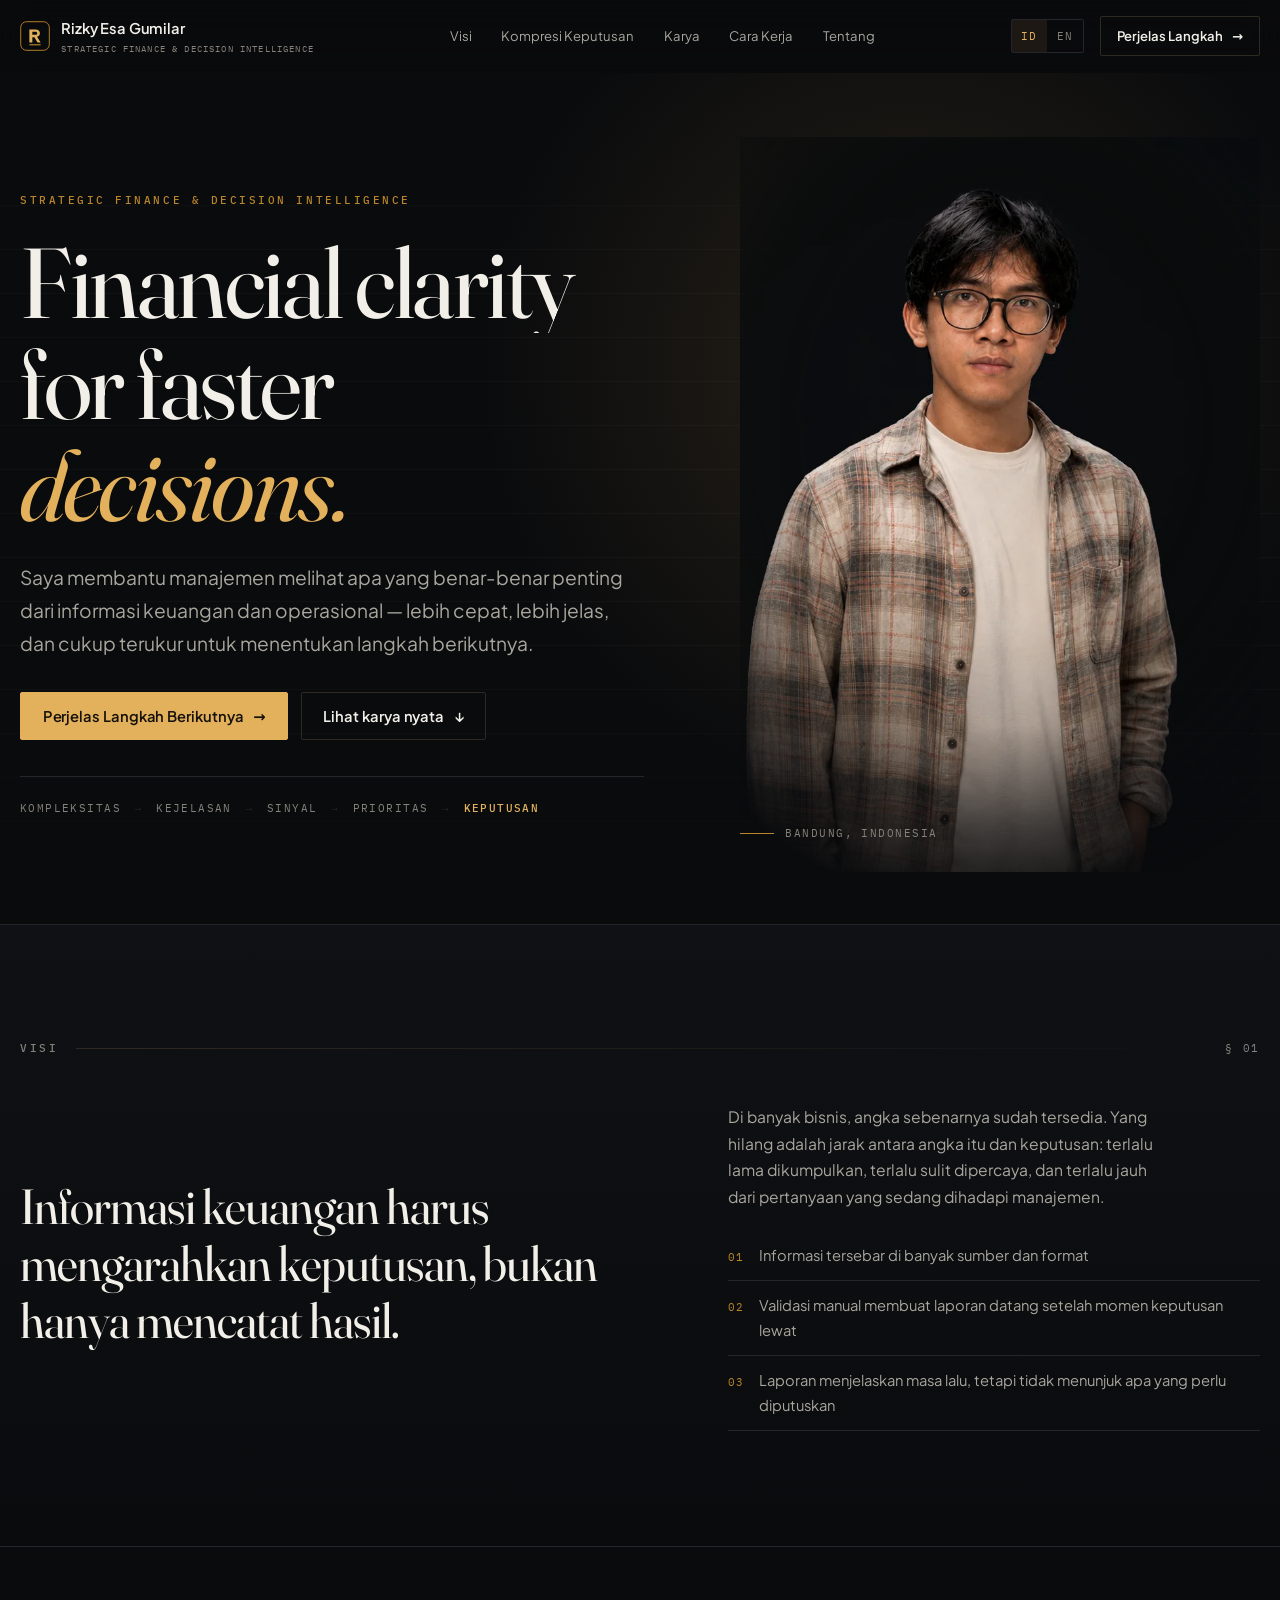
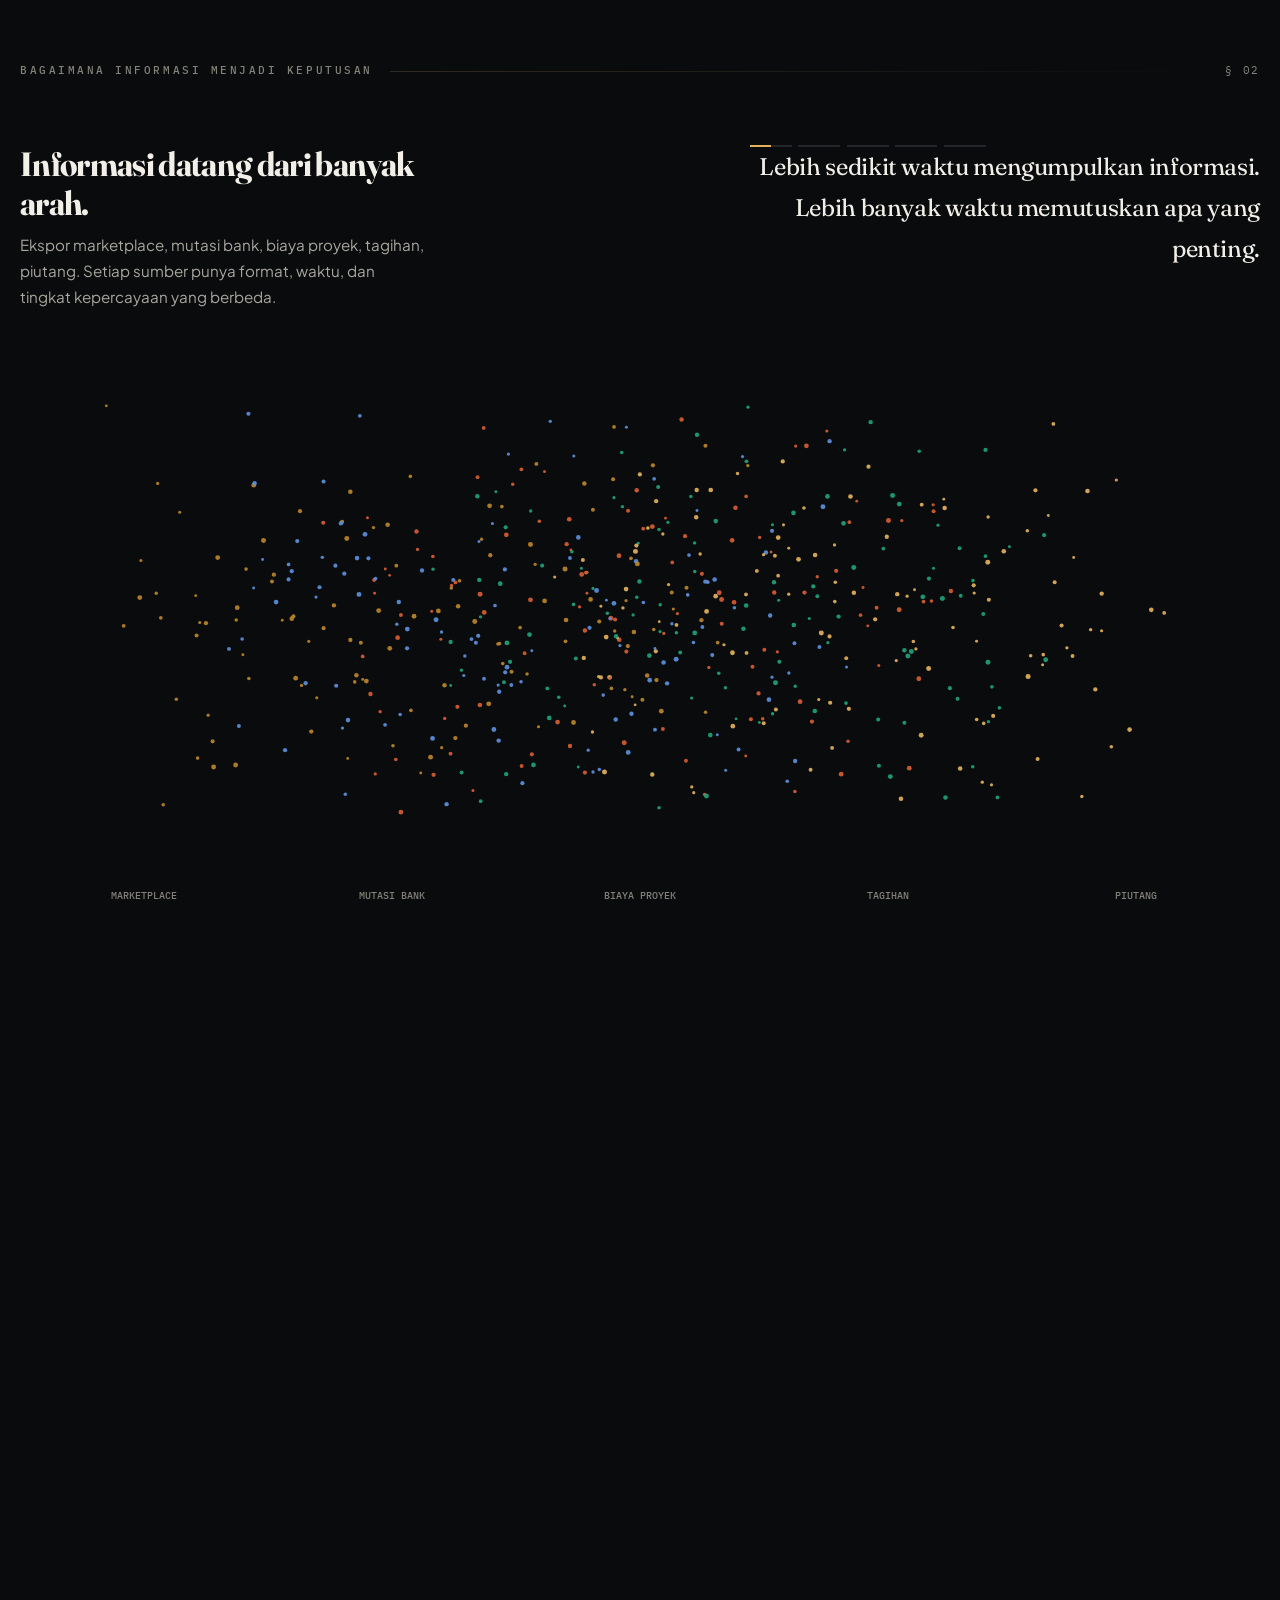
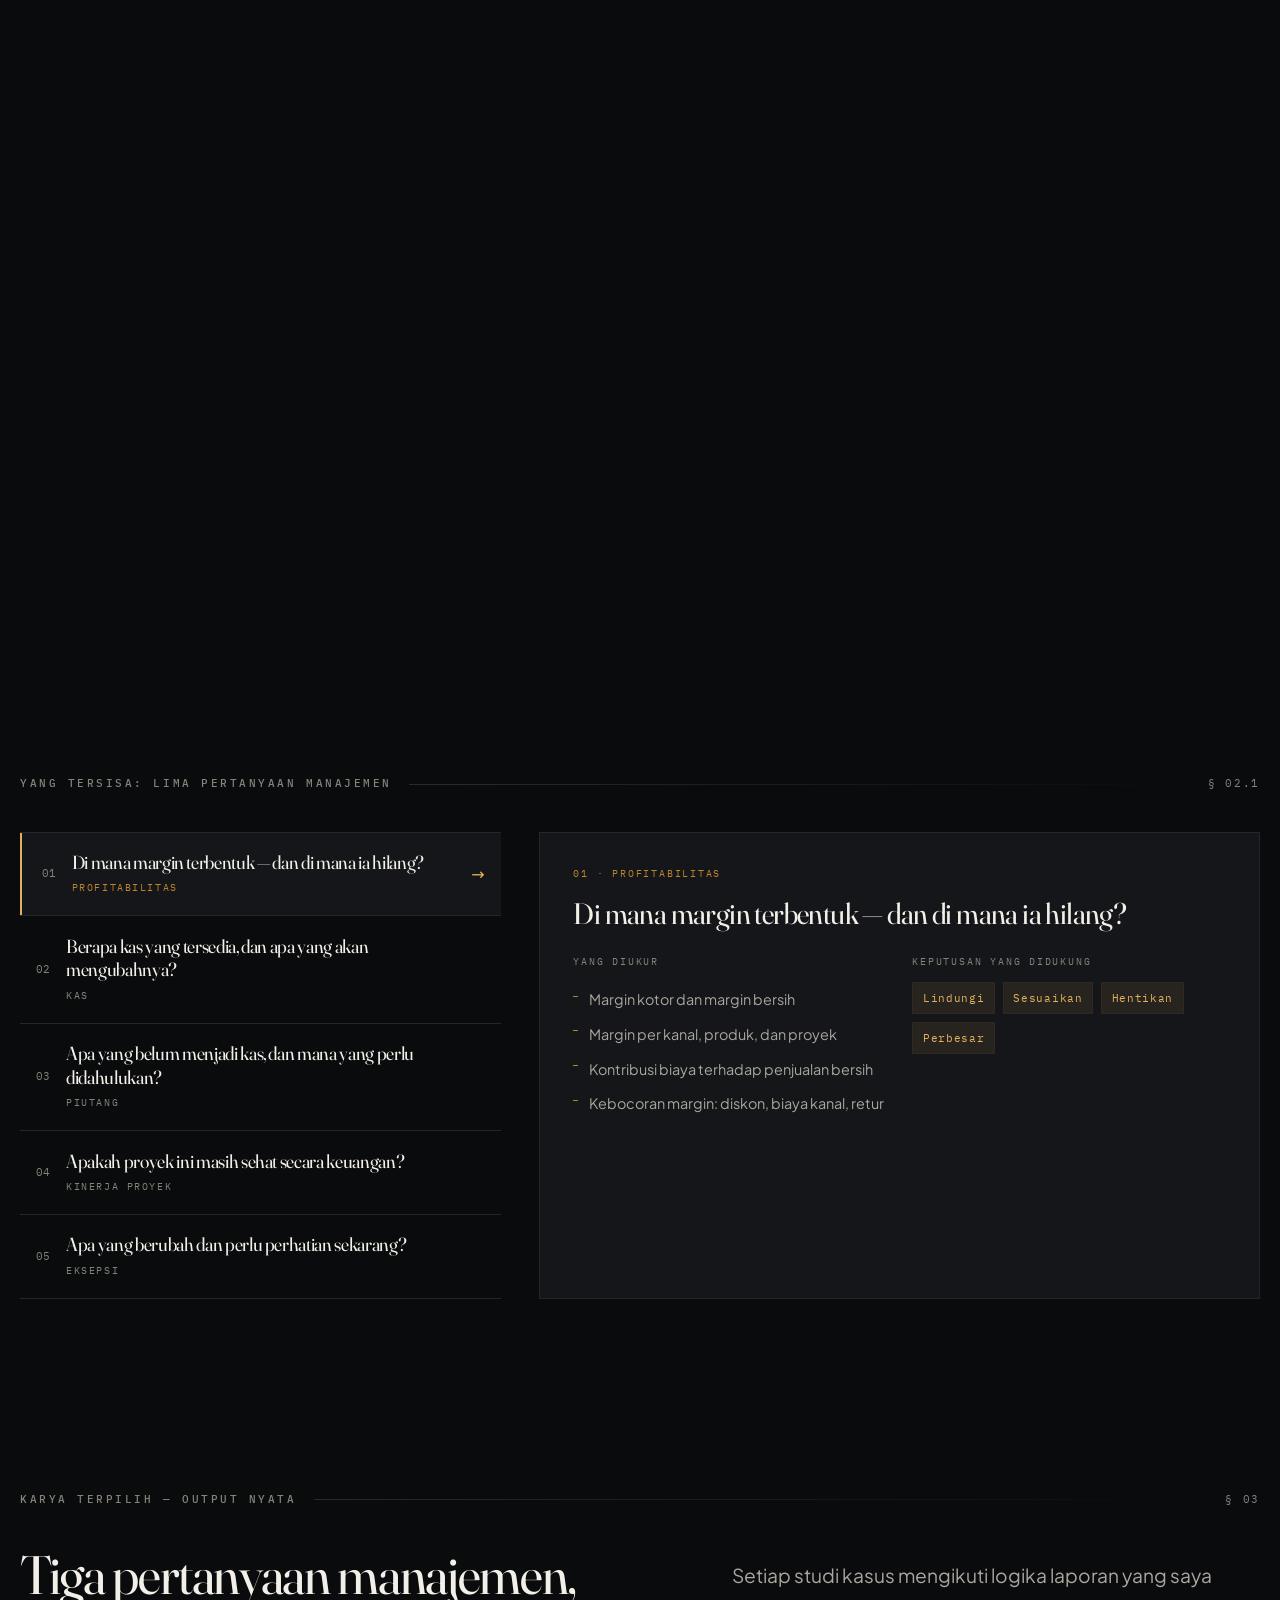
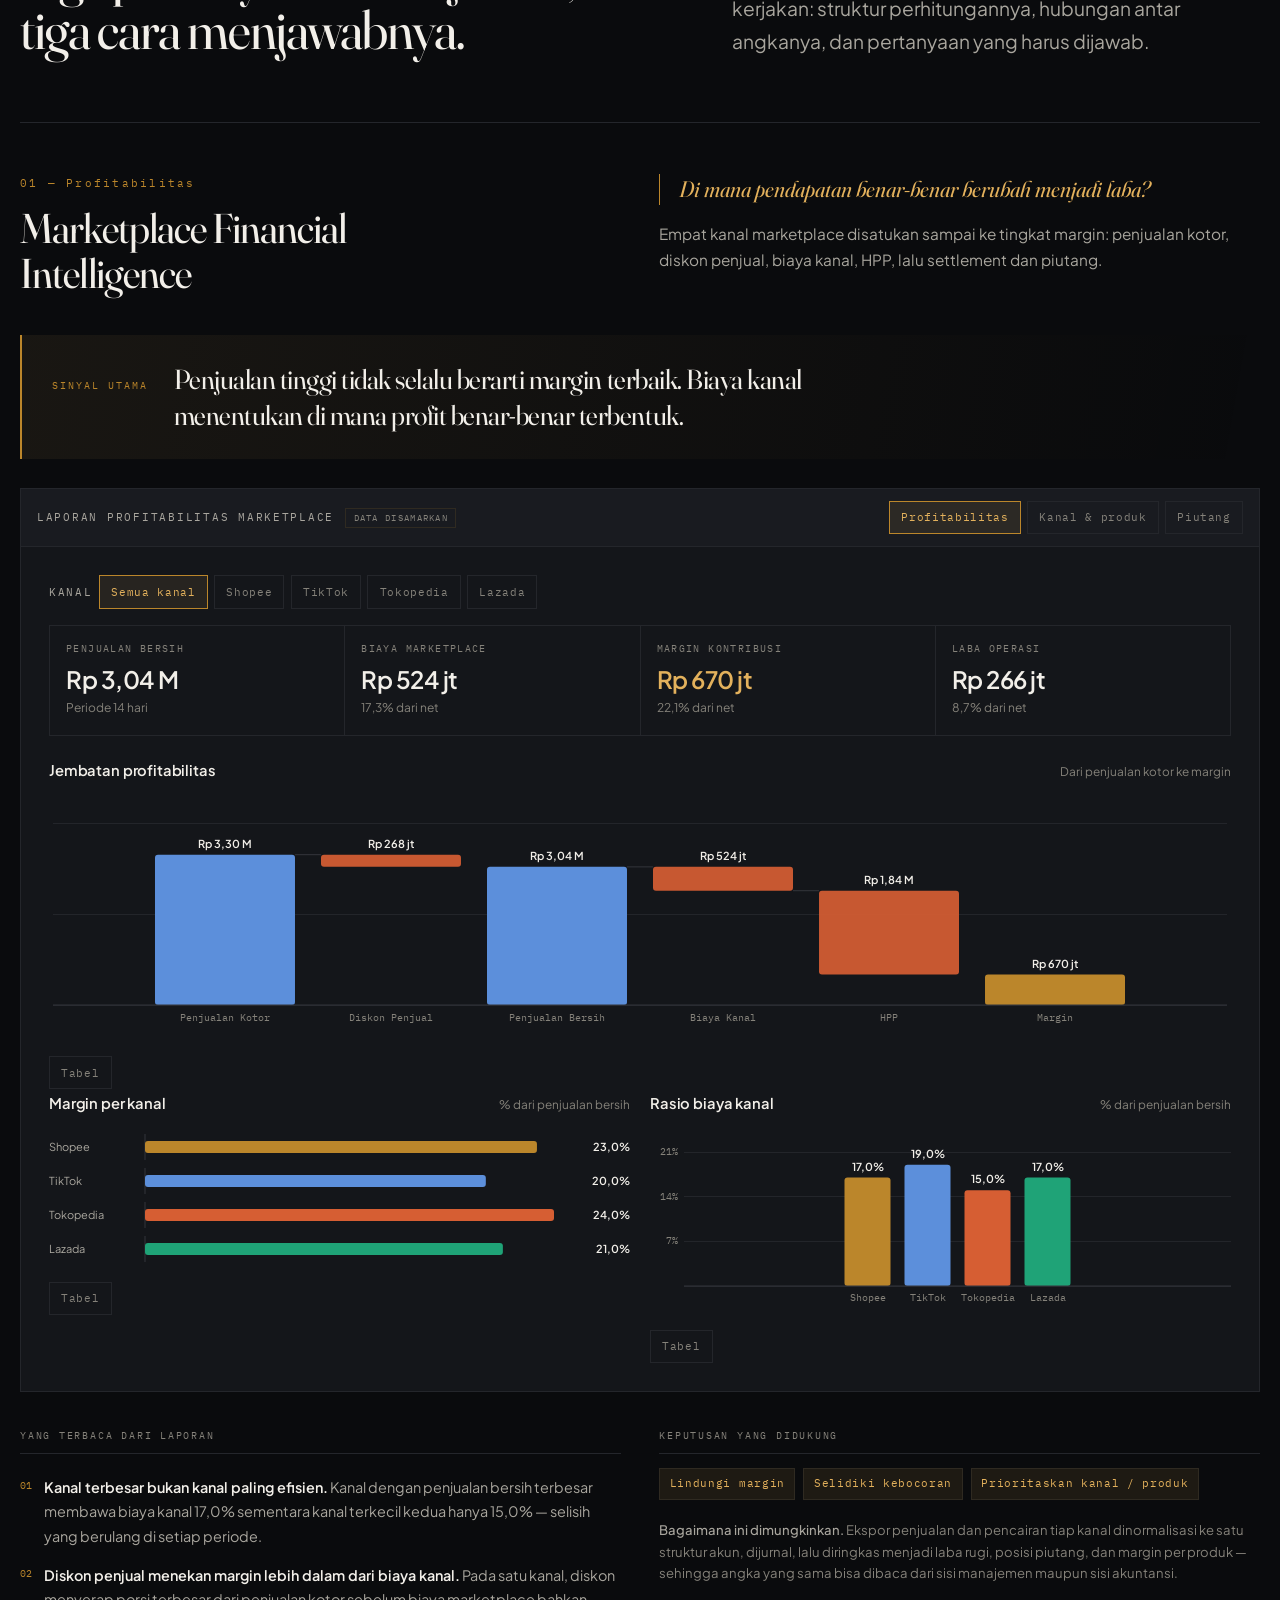
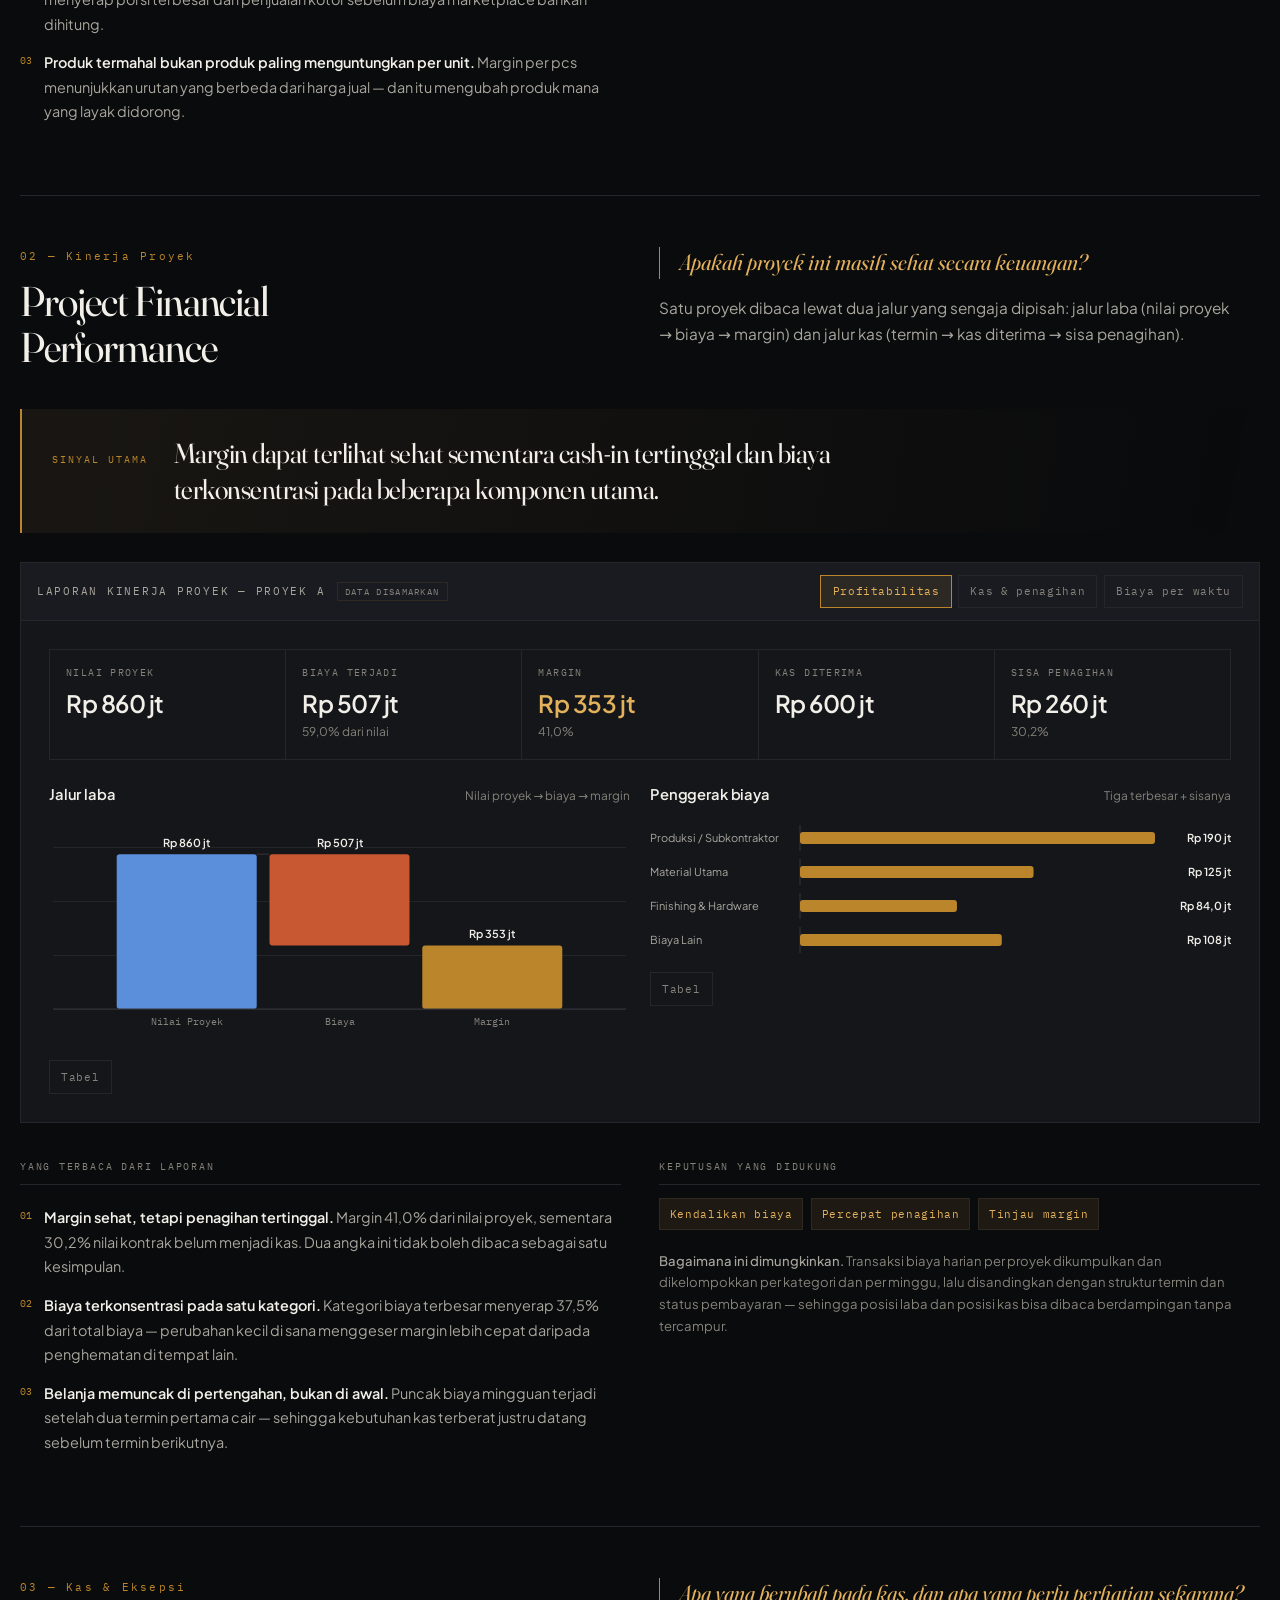
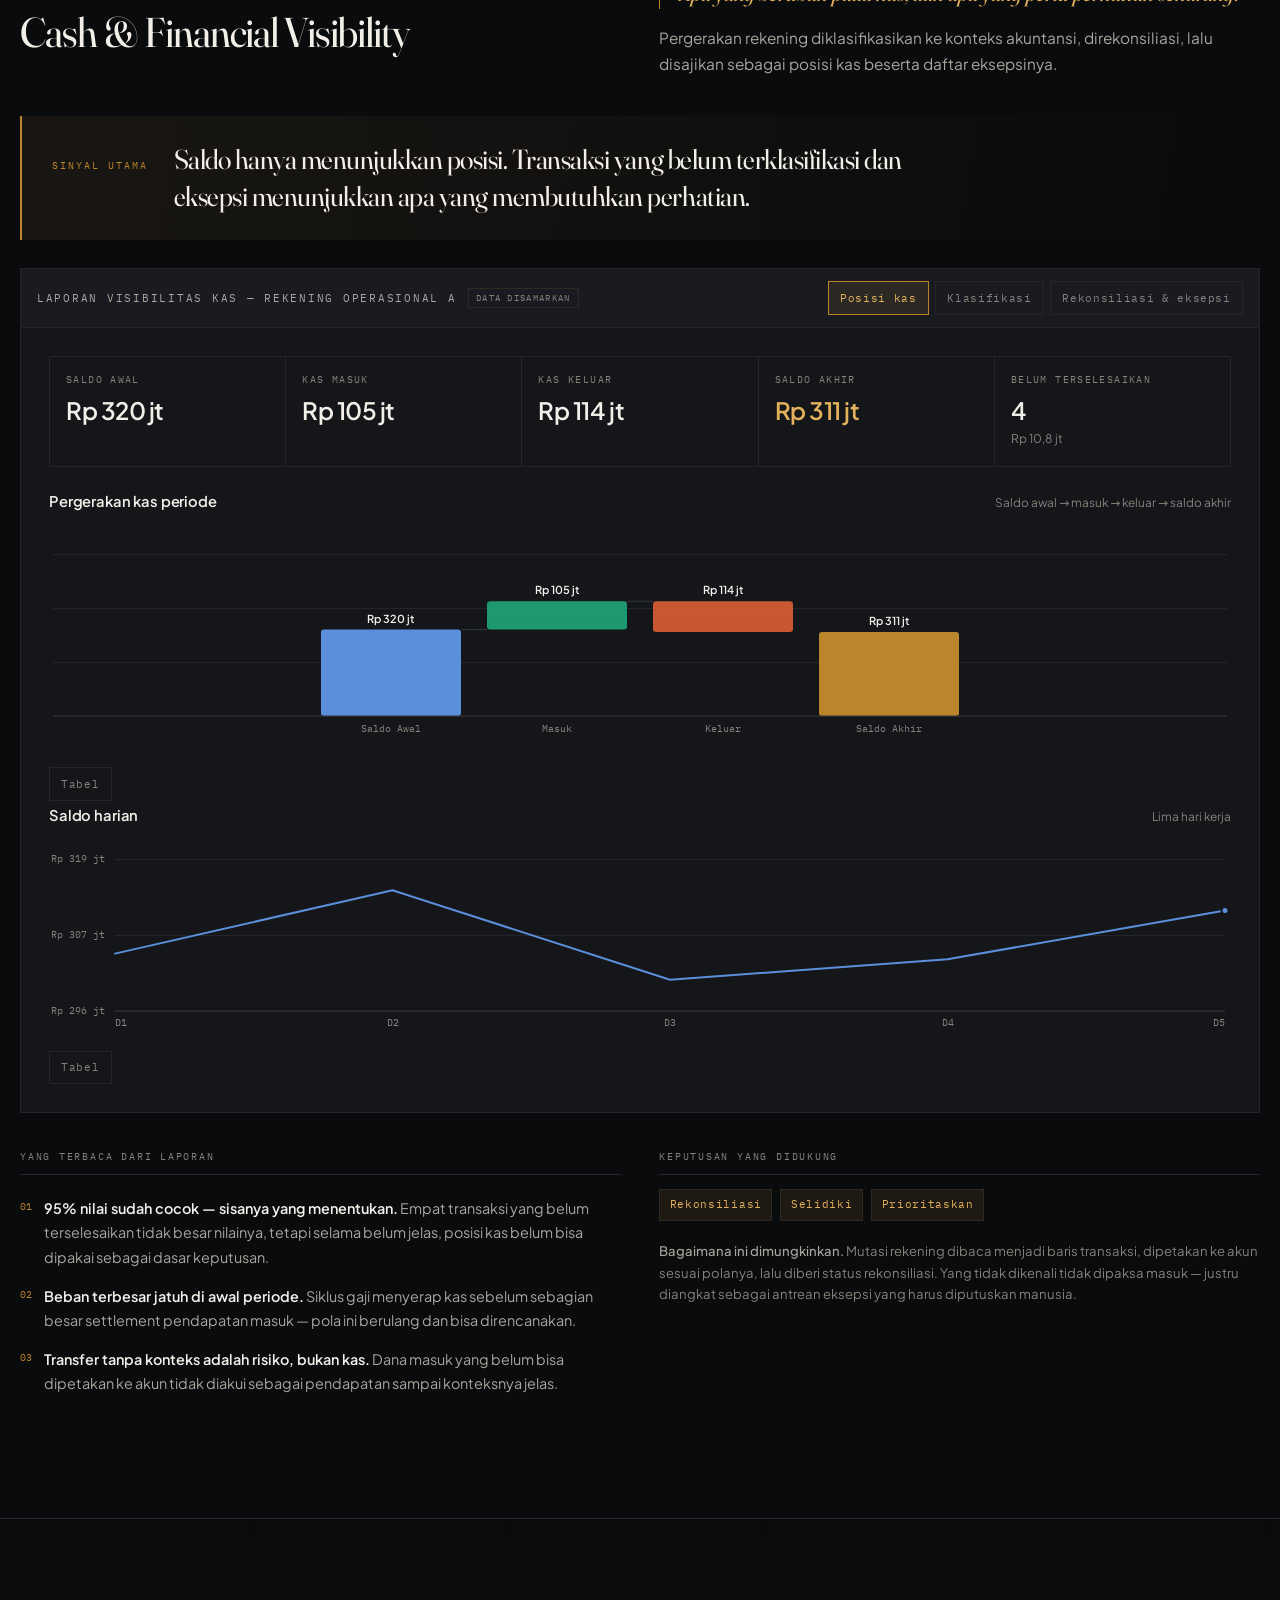
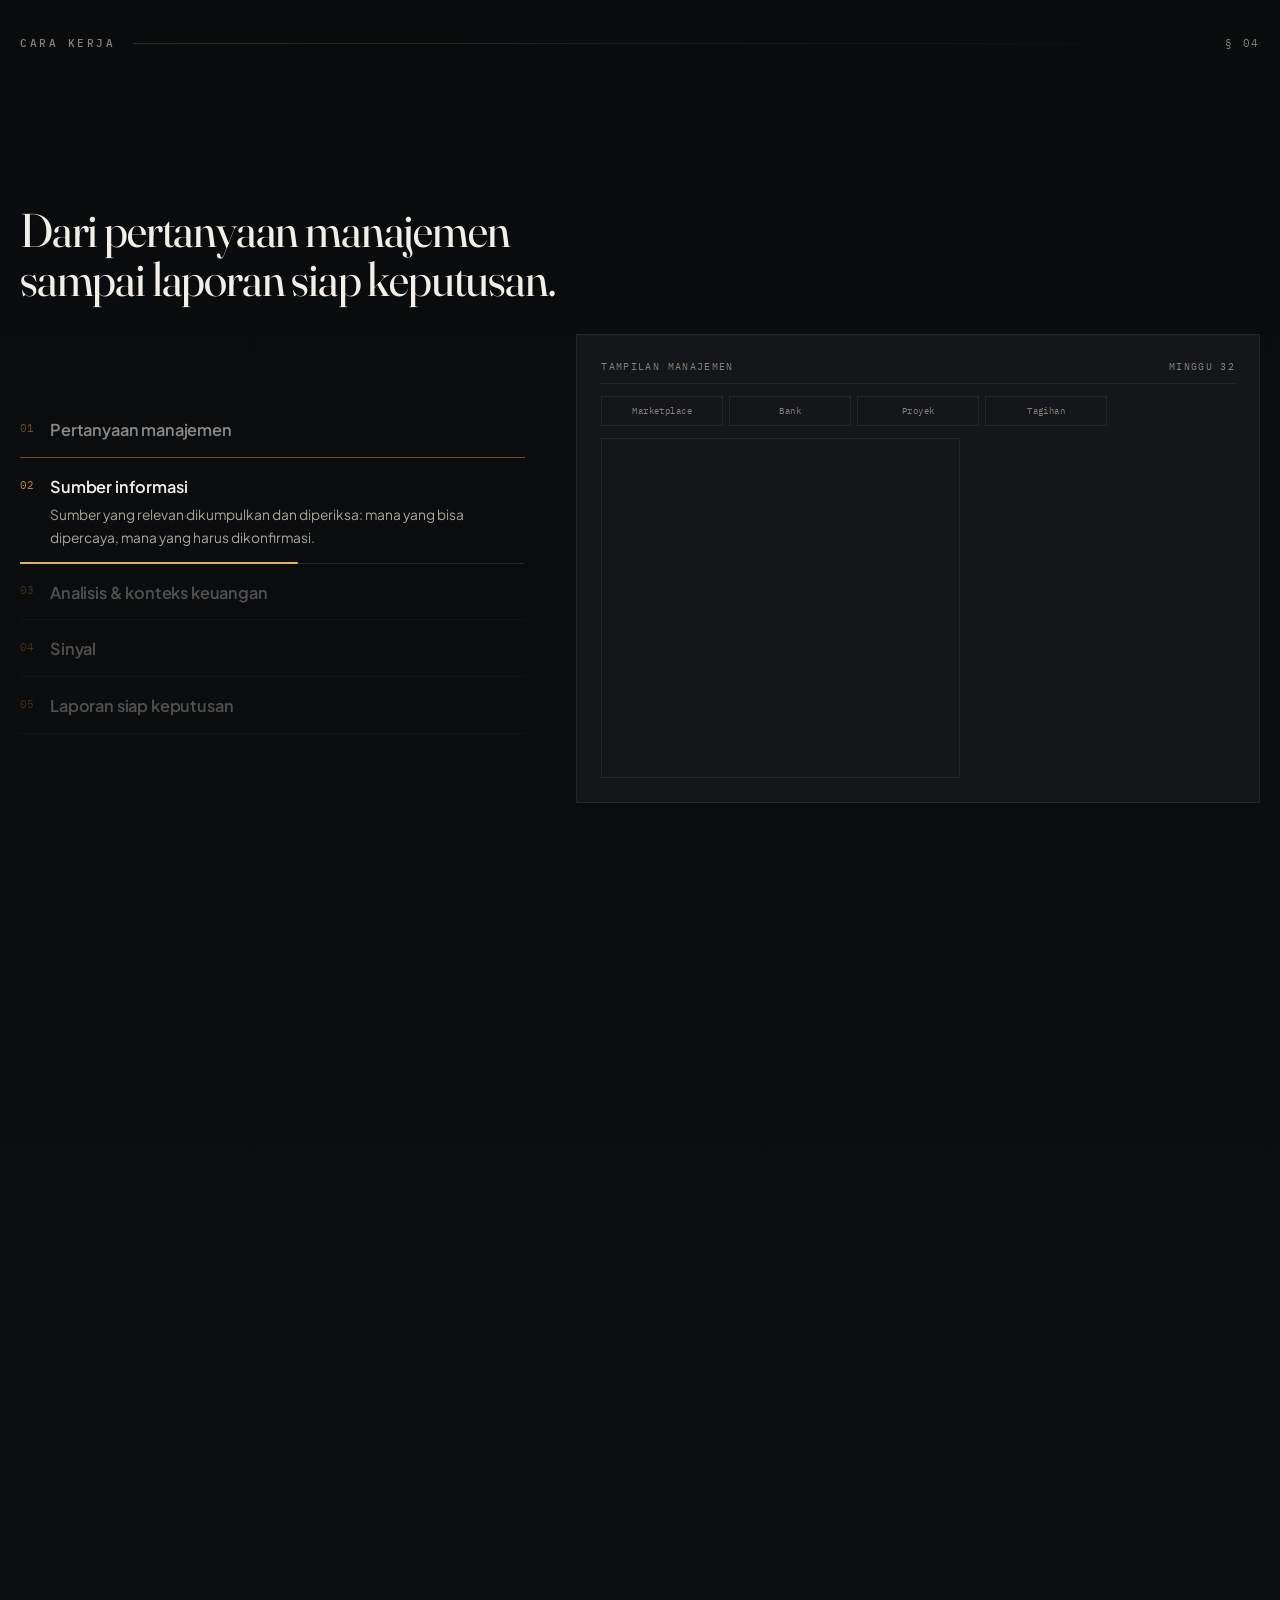
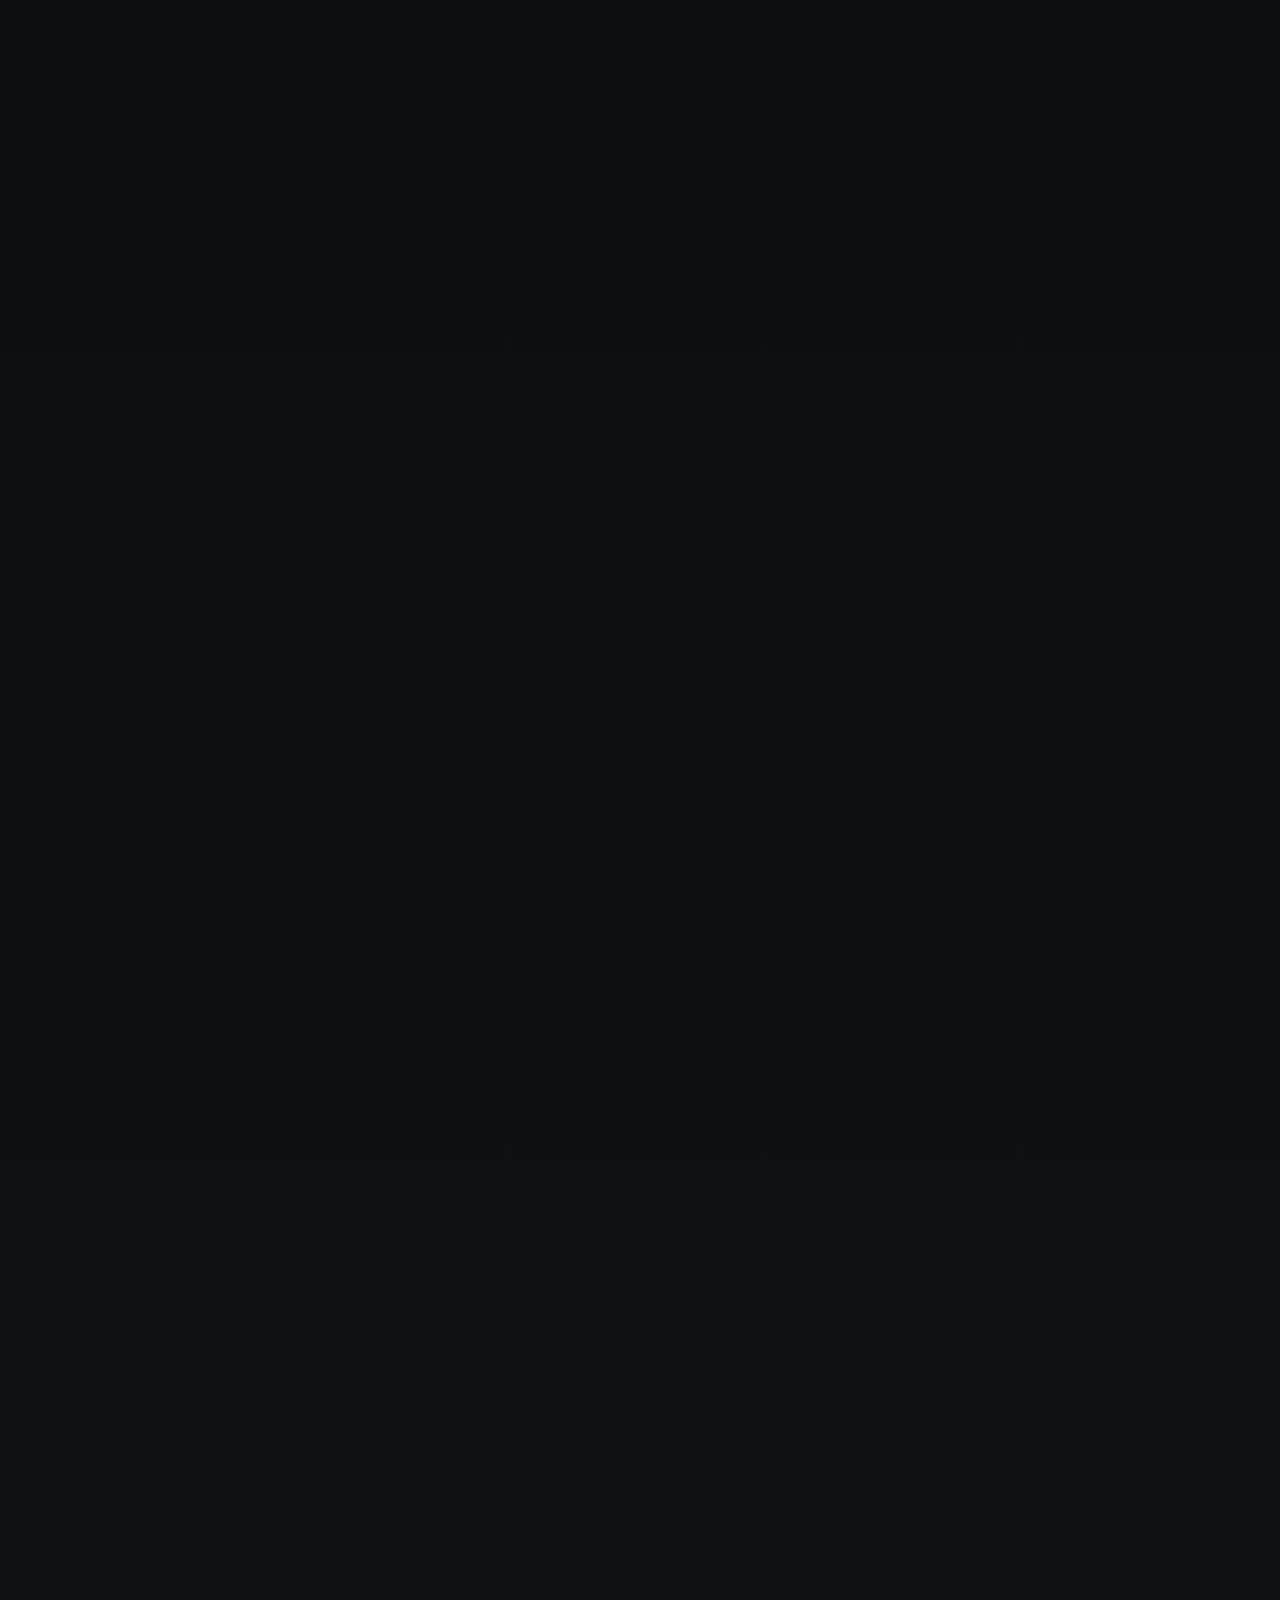
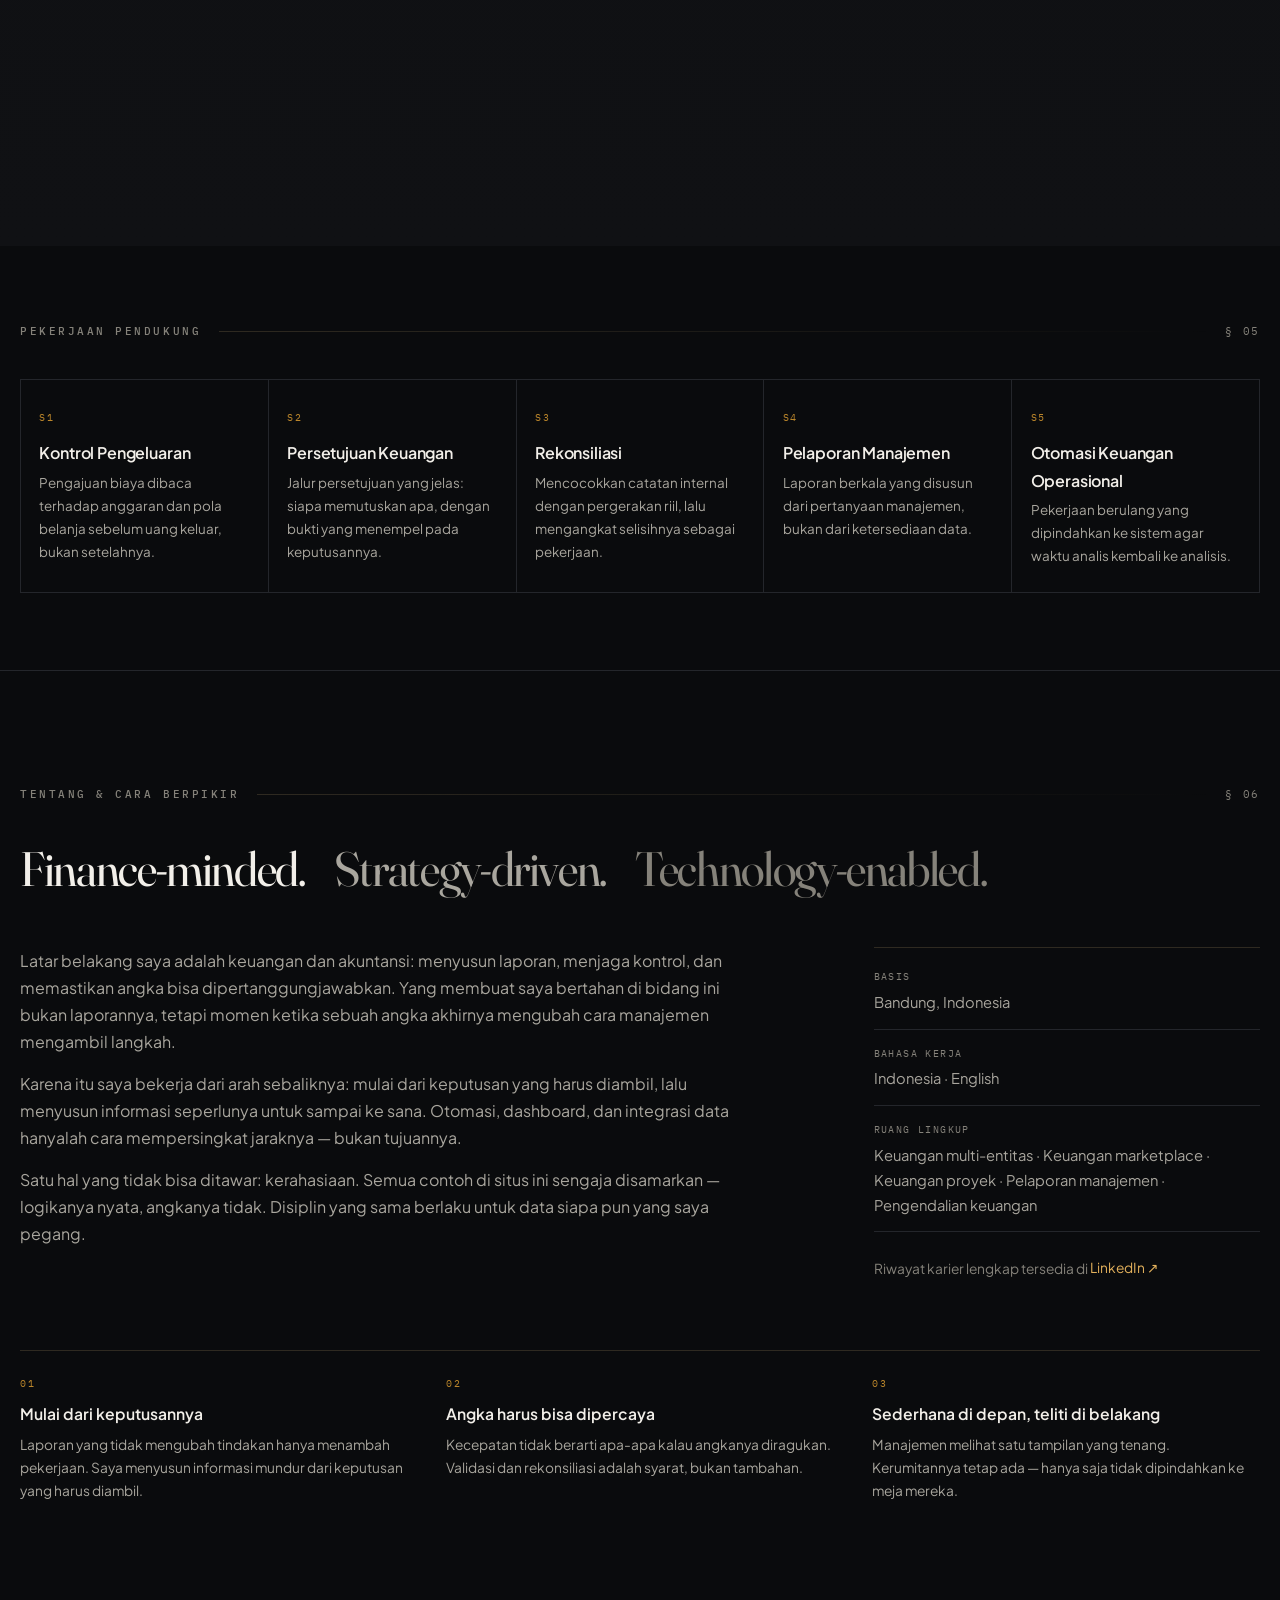
==== commit 4890c496: "Reframe contact from service intake to an open invitation The contact block read like a consulting i" ====
--- a/index.html
+++ b/index.html
@@ -438,12 +438,11 @@
           </div>
           <div class="contact__grid">
             <div>
-              <h2 class="display contact__title" data-i18n="contact.title">
-                Mari perjelas langkah berikutnya.
-              </h2>
+              <h2 class="display contact__title" data-i18n="contact.title">Terbuka untuk berdiskusi.</h2>
               <p class="lead" data-i18n="contact.note">
-                Ceritakan pertanyaan keuangan yang sedang mengganjal di bisnis Anda — margin, kas, piutang, atau kinerja
-                proyek. Saya akan menanggapi dengan cara pandang, bukan penawaran.
+                Situs ini saya buat untuk menunjukkan cara saya membaca angka dan sampai pada keputusan. Kalau ada yang
+                menarik untuk dibicarakan — margin, kas, piutang, kinerja proyek, atau hal lain di sekitarnya — silakan
+                sapa. Tidak harus ada proyek.
               </p>
               <div class="contact__actions">
                 <a class="btn btn--primary" id="contactCta" href="#" rel="noopener">
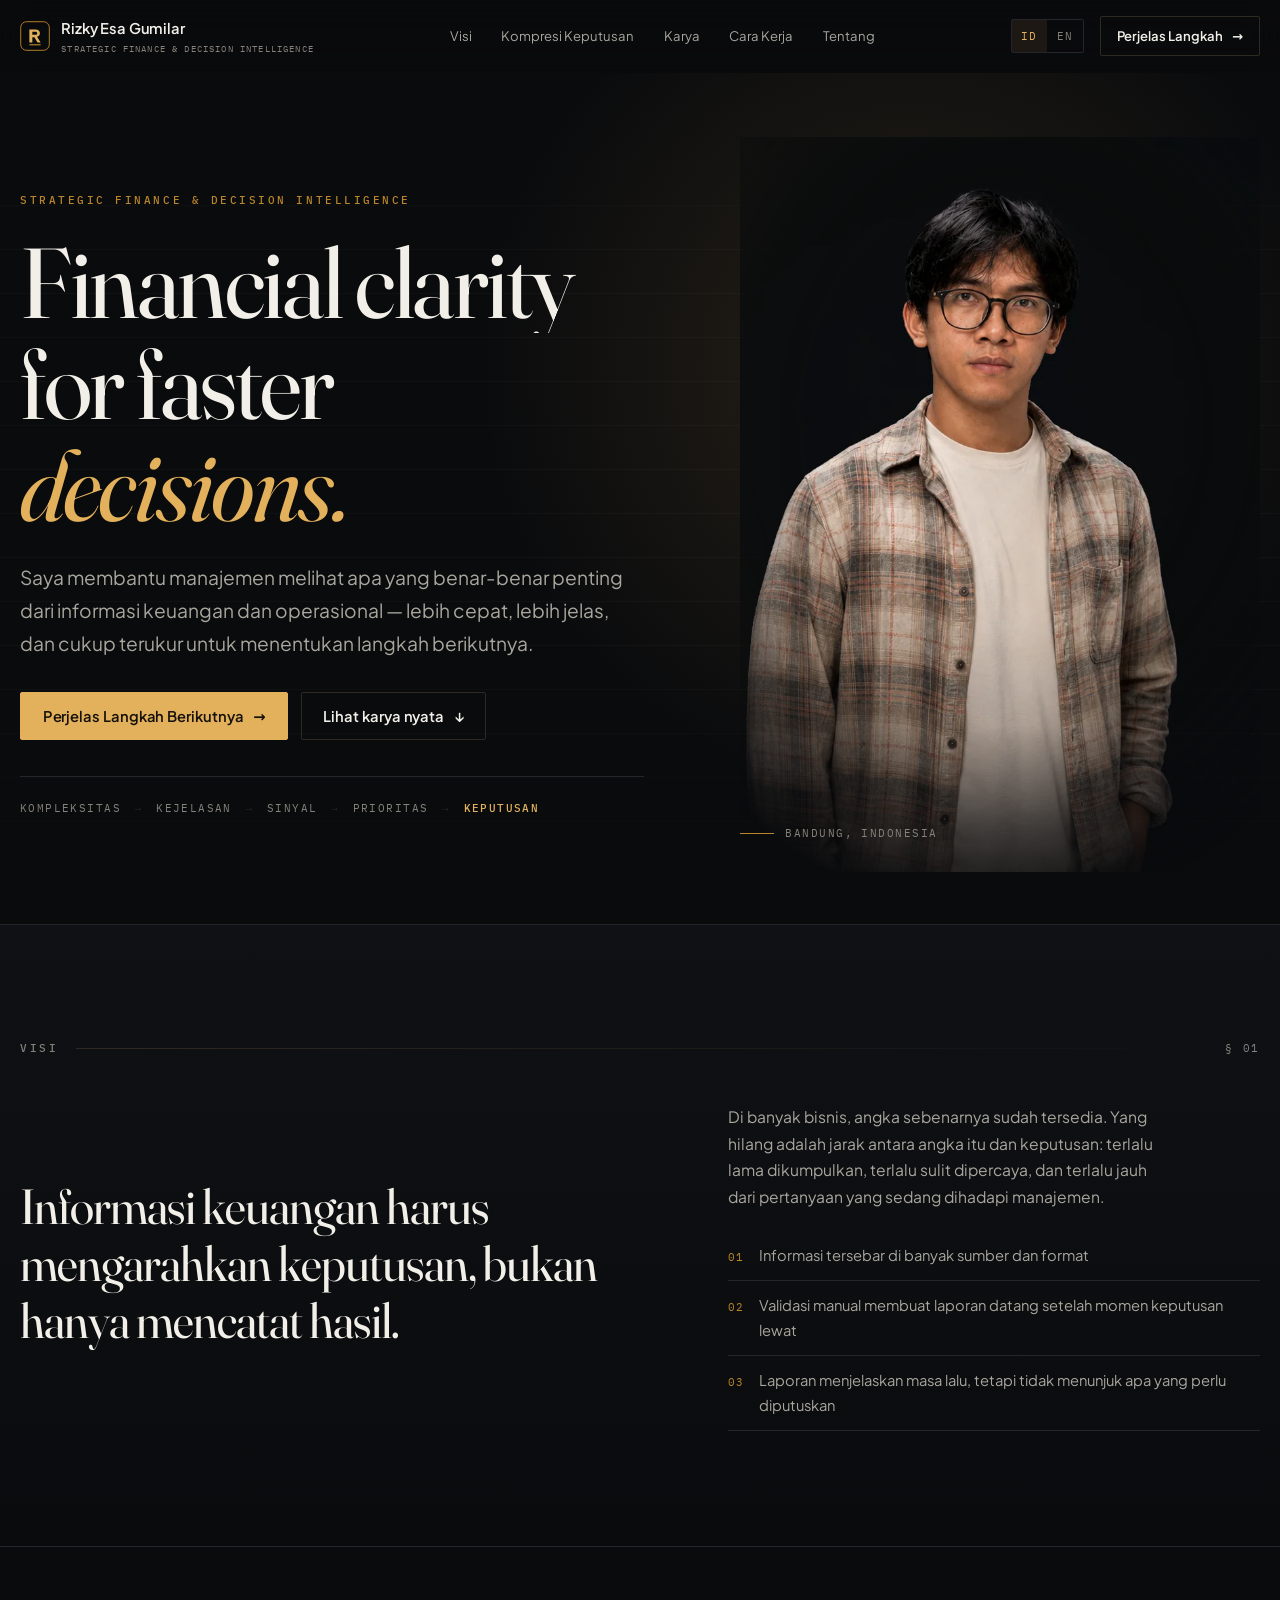
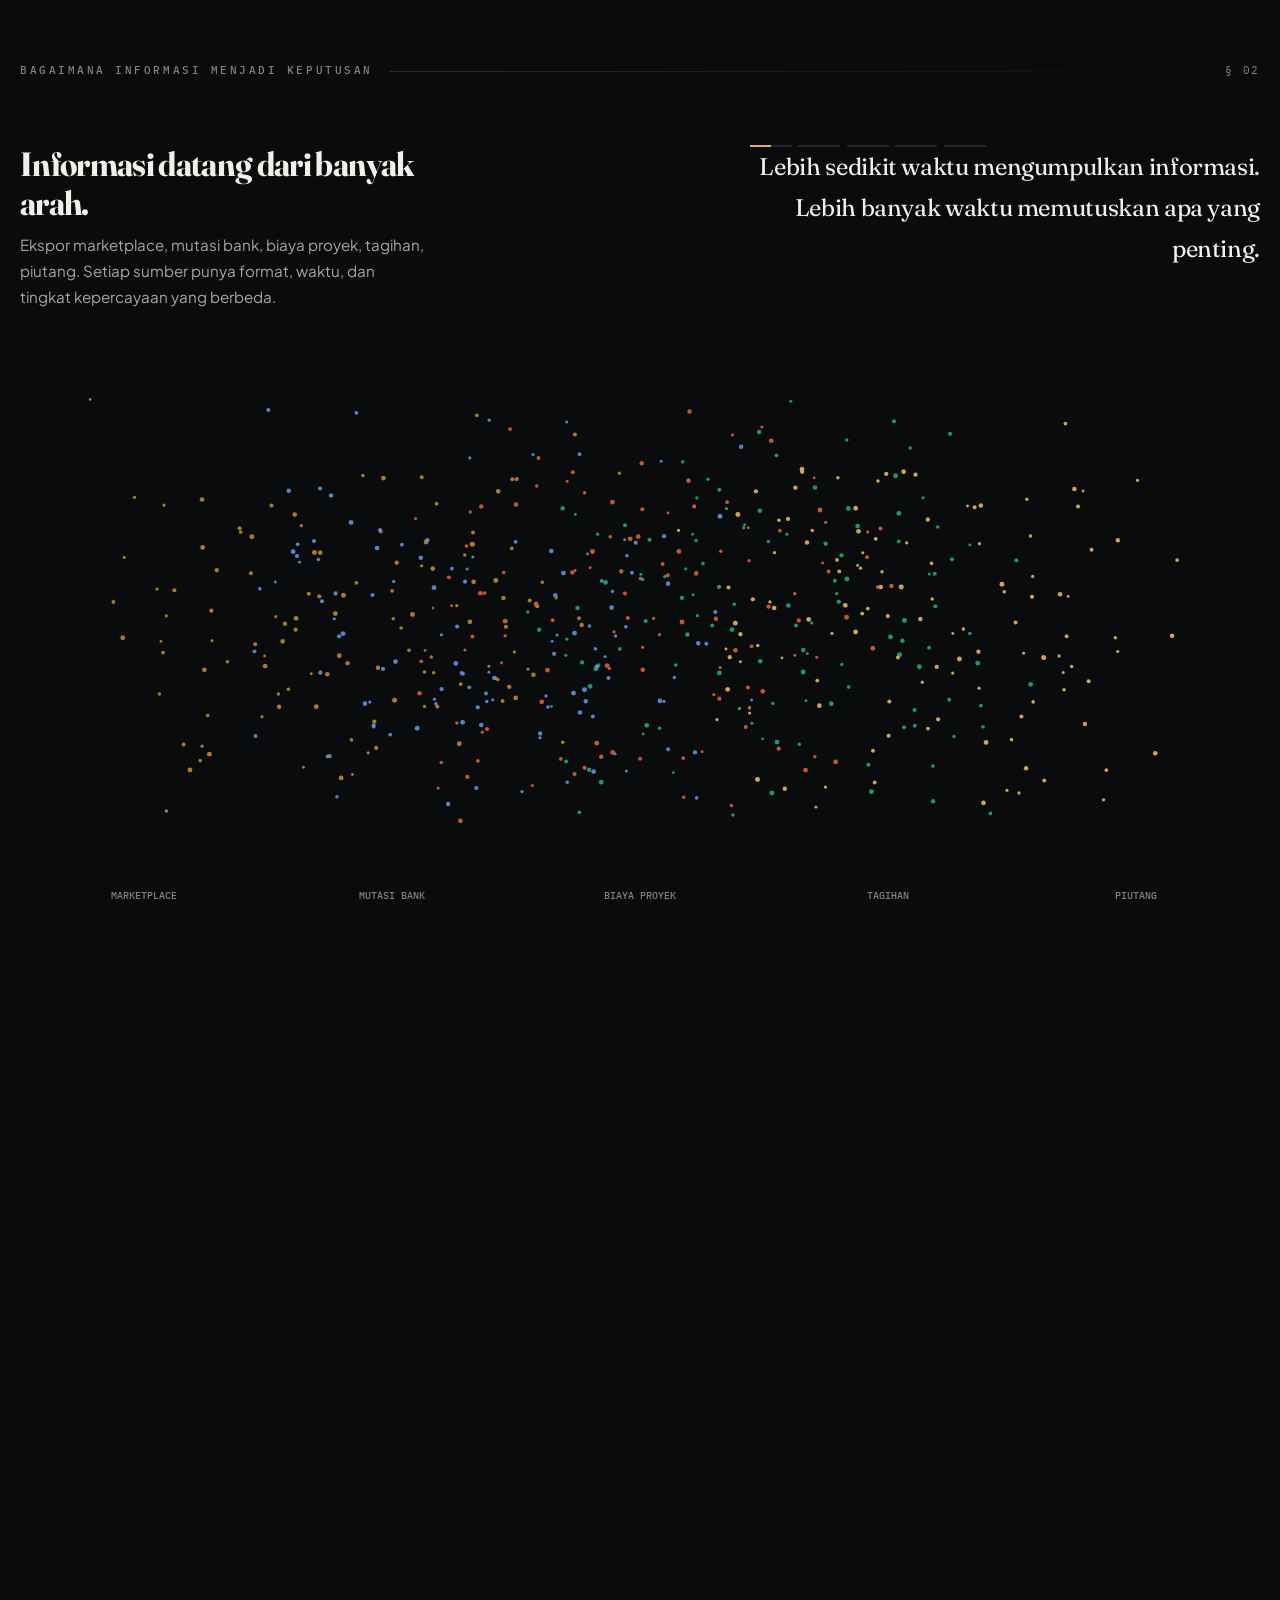
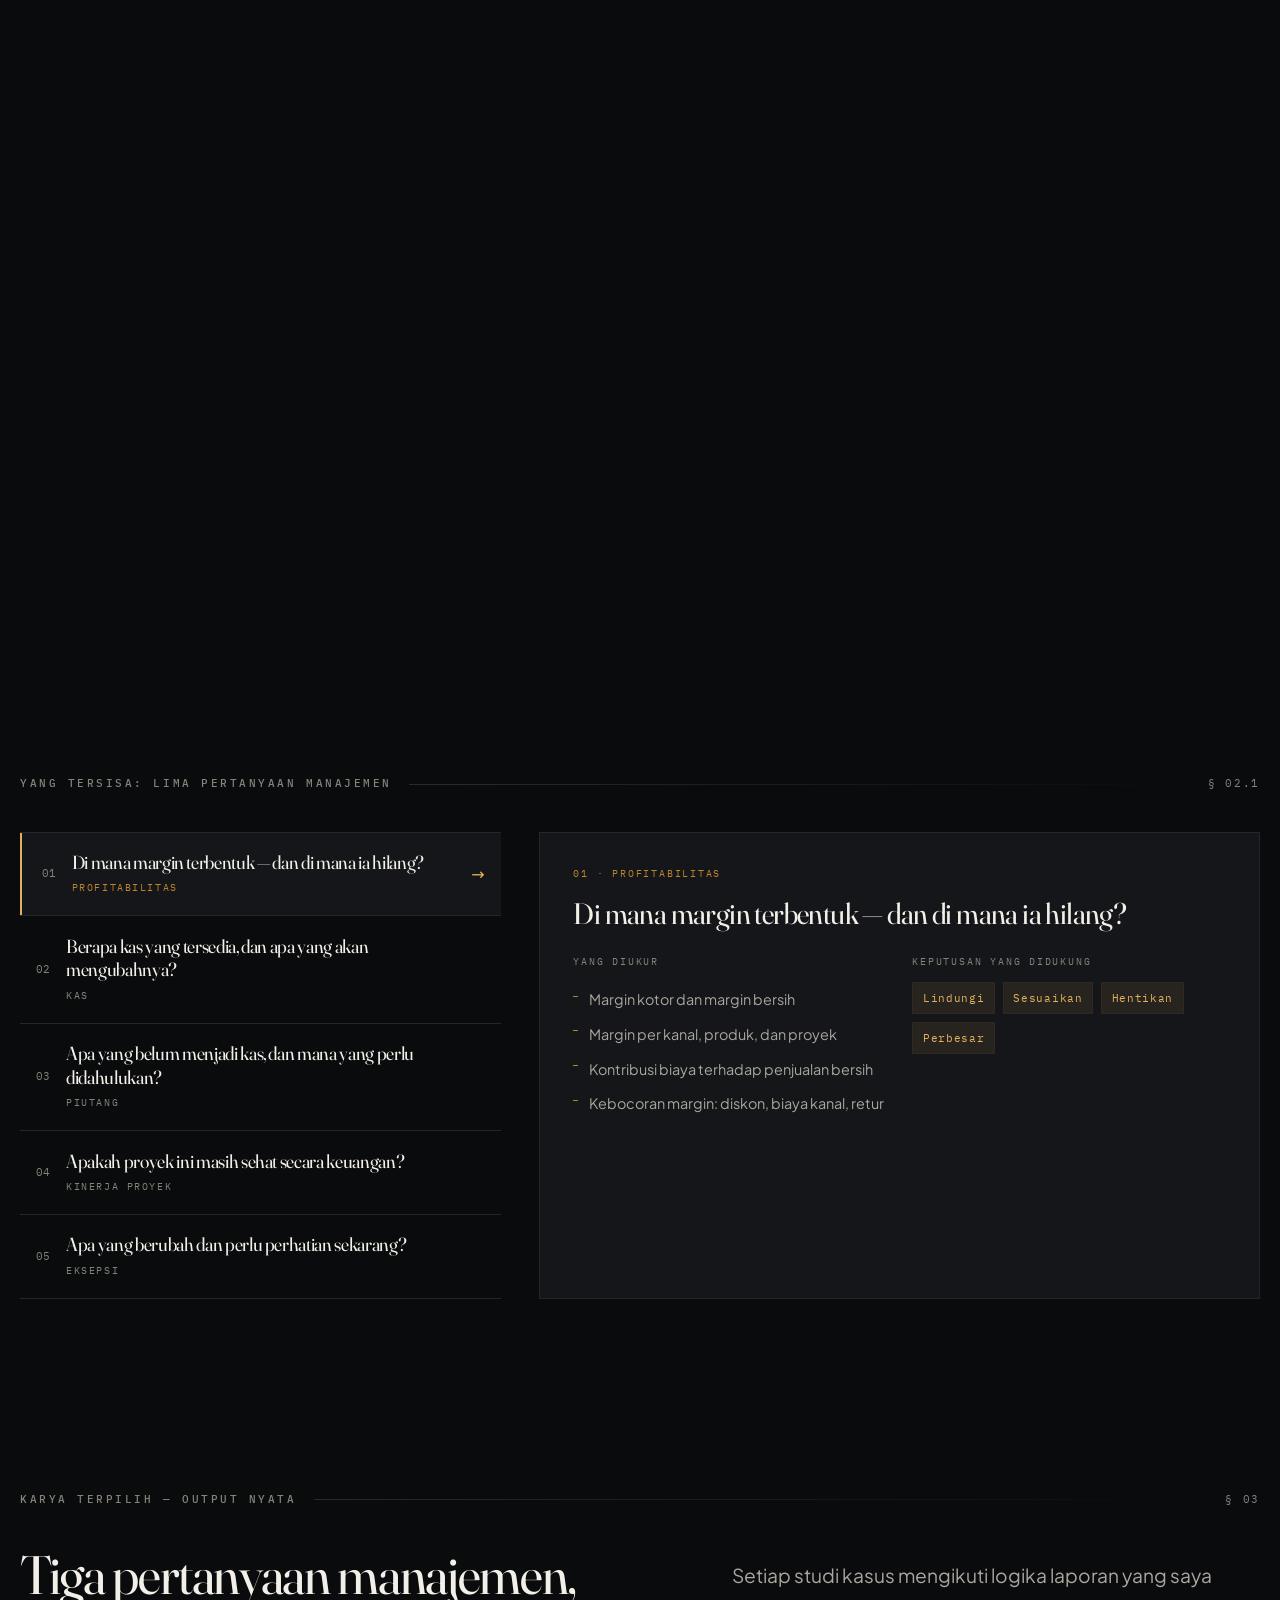
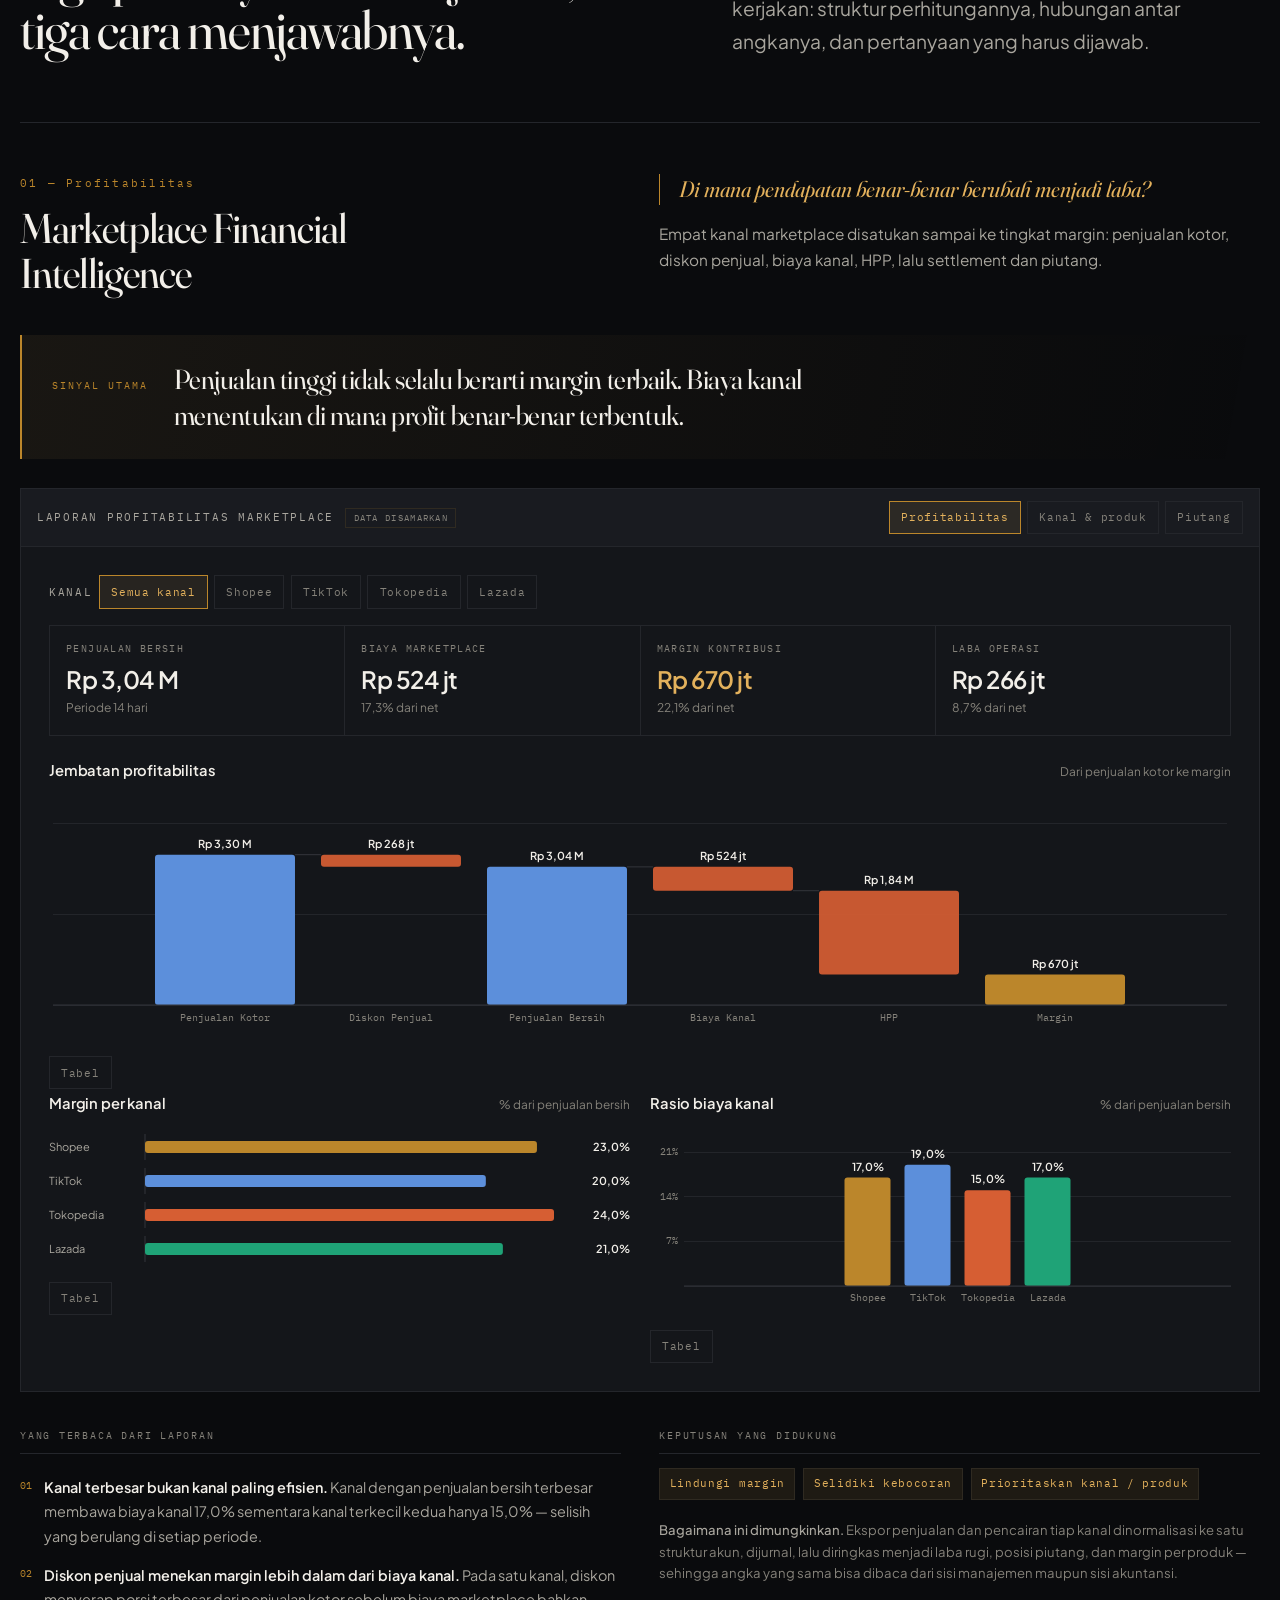
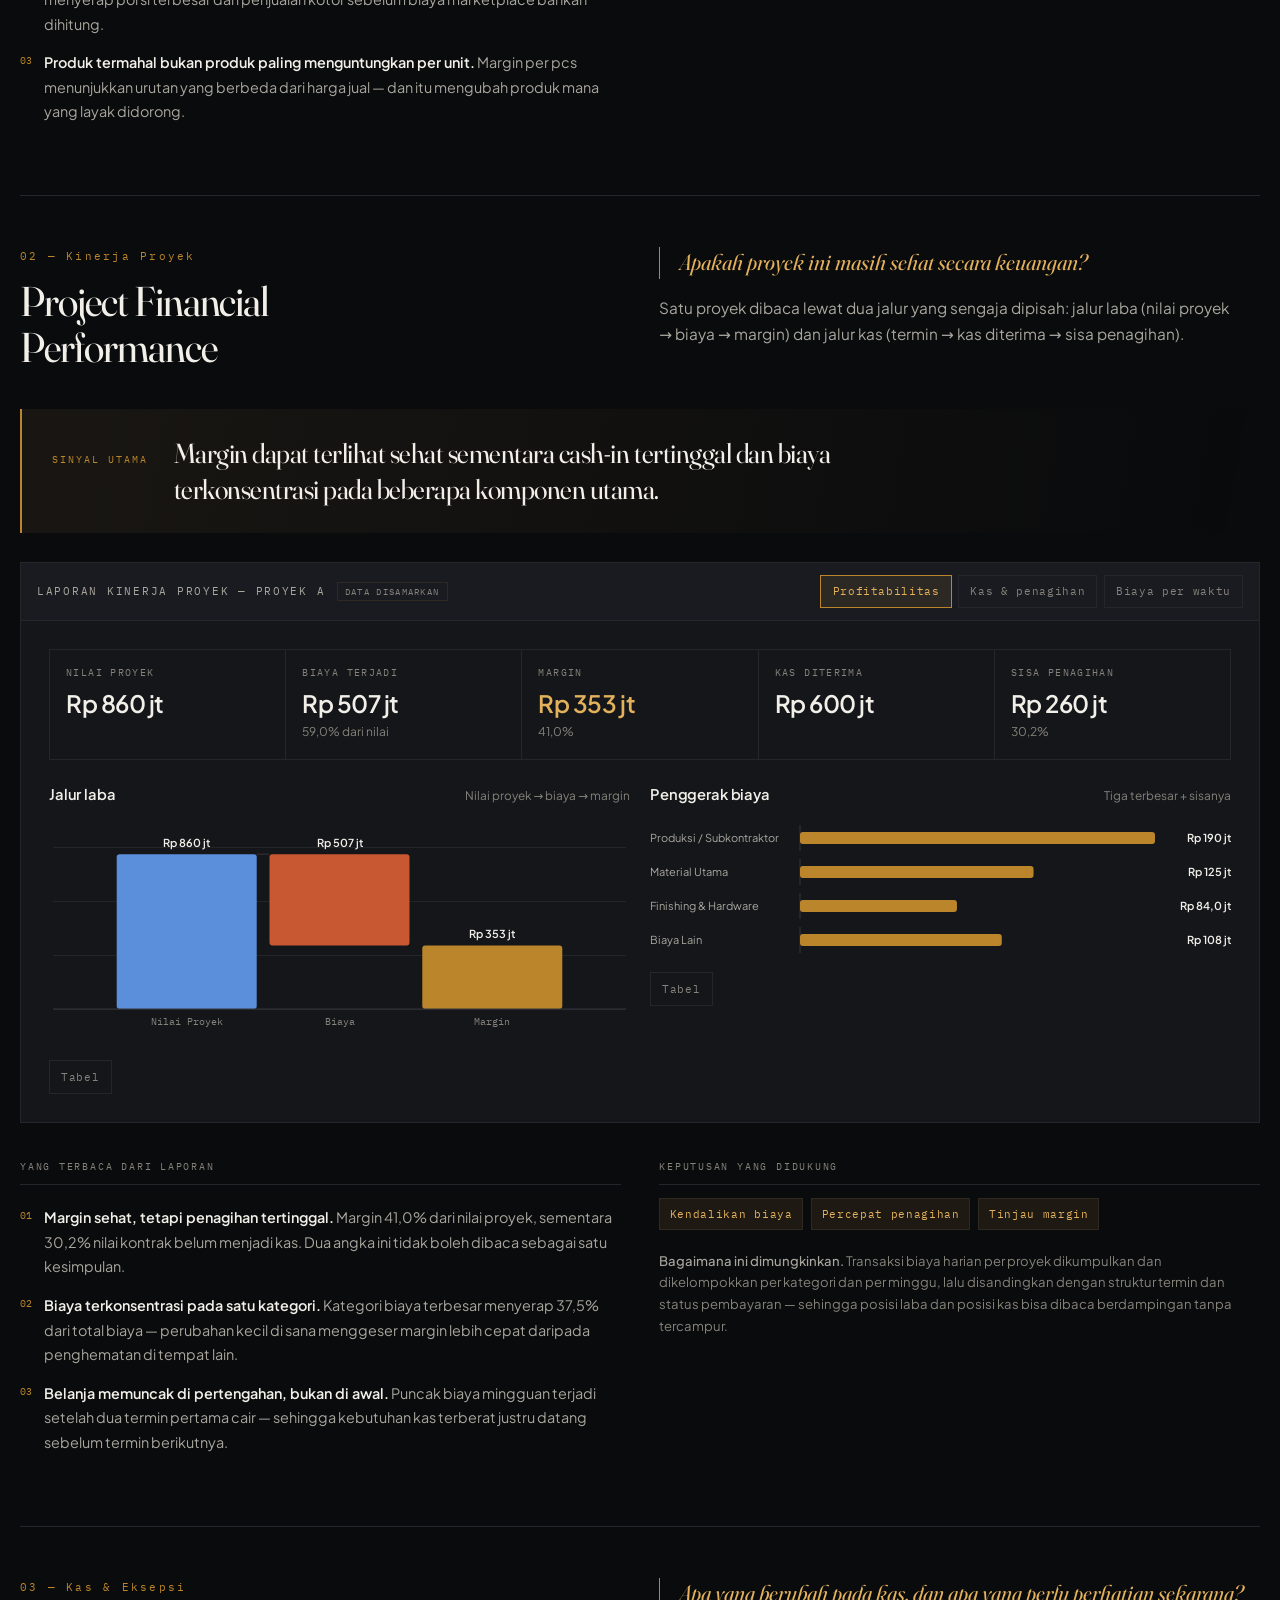
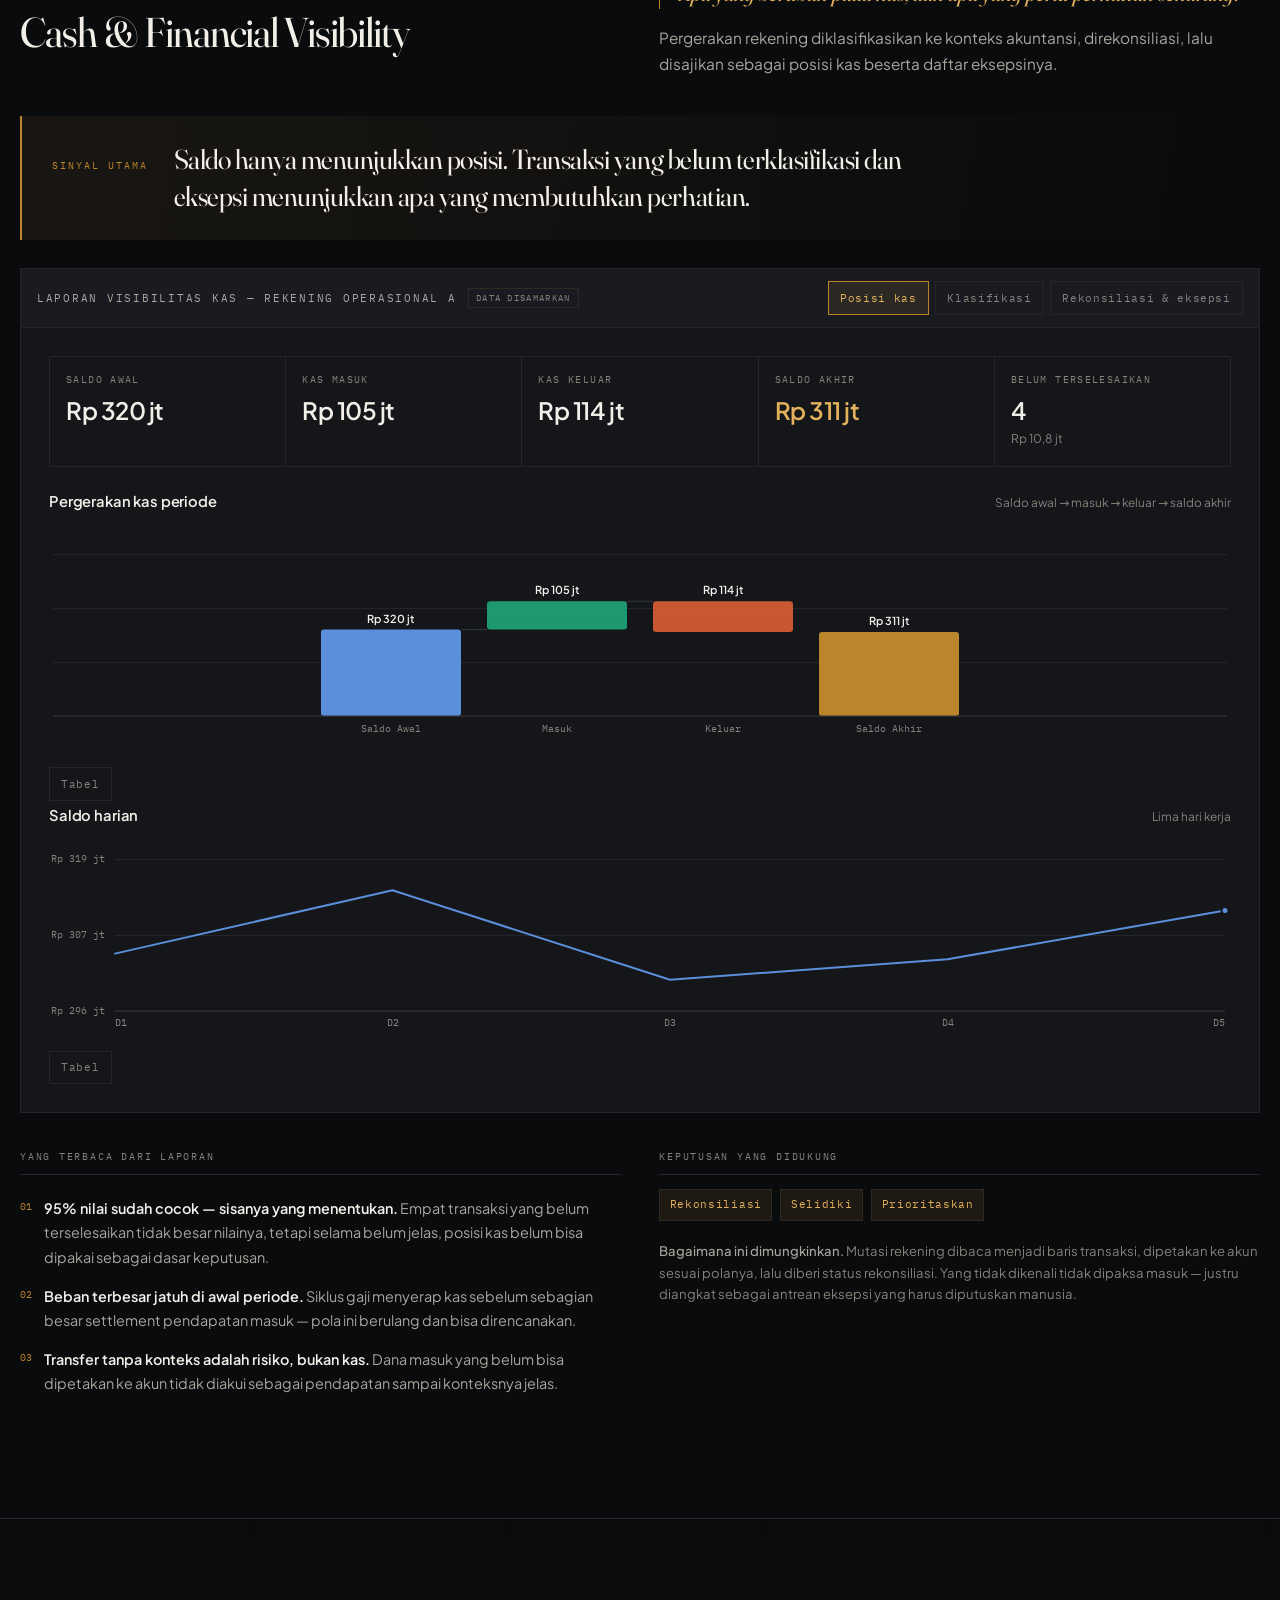
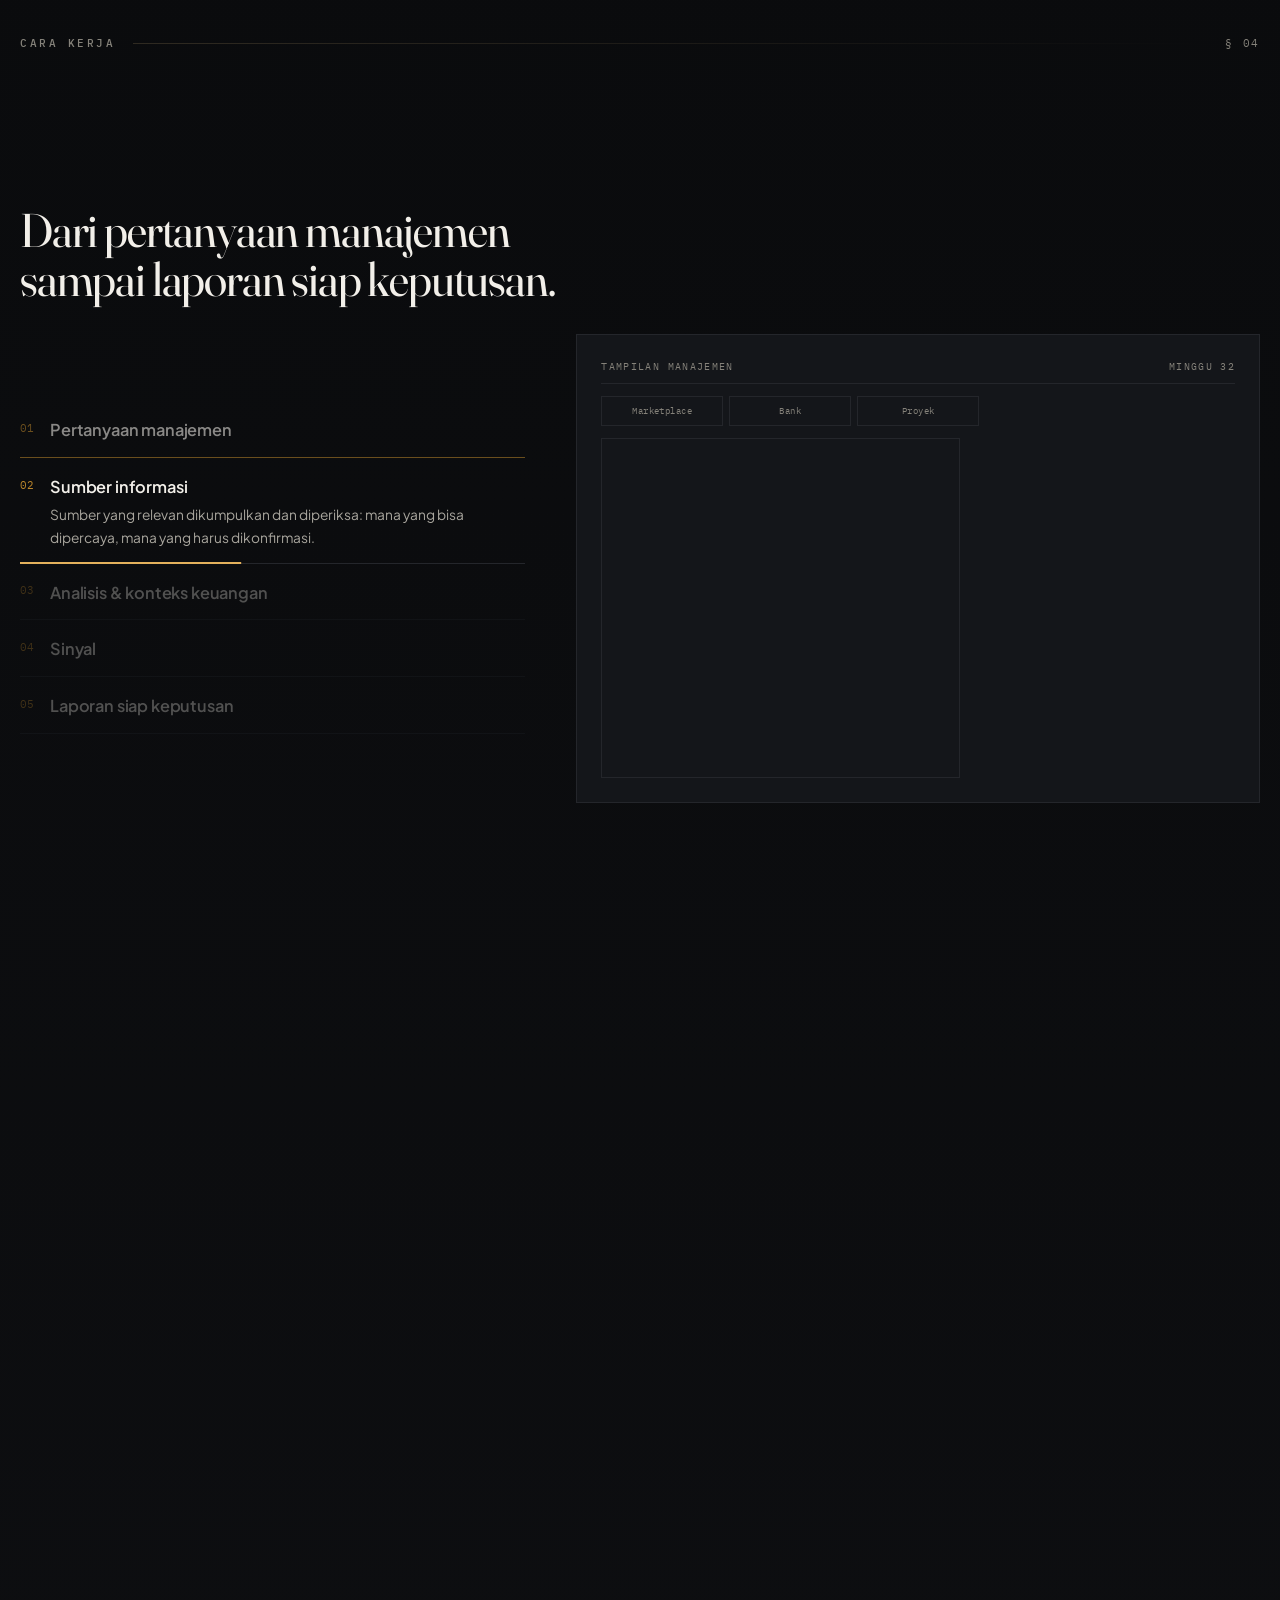
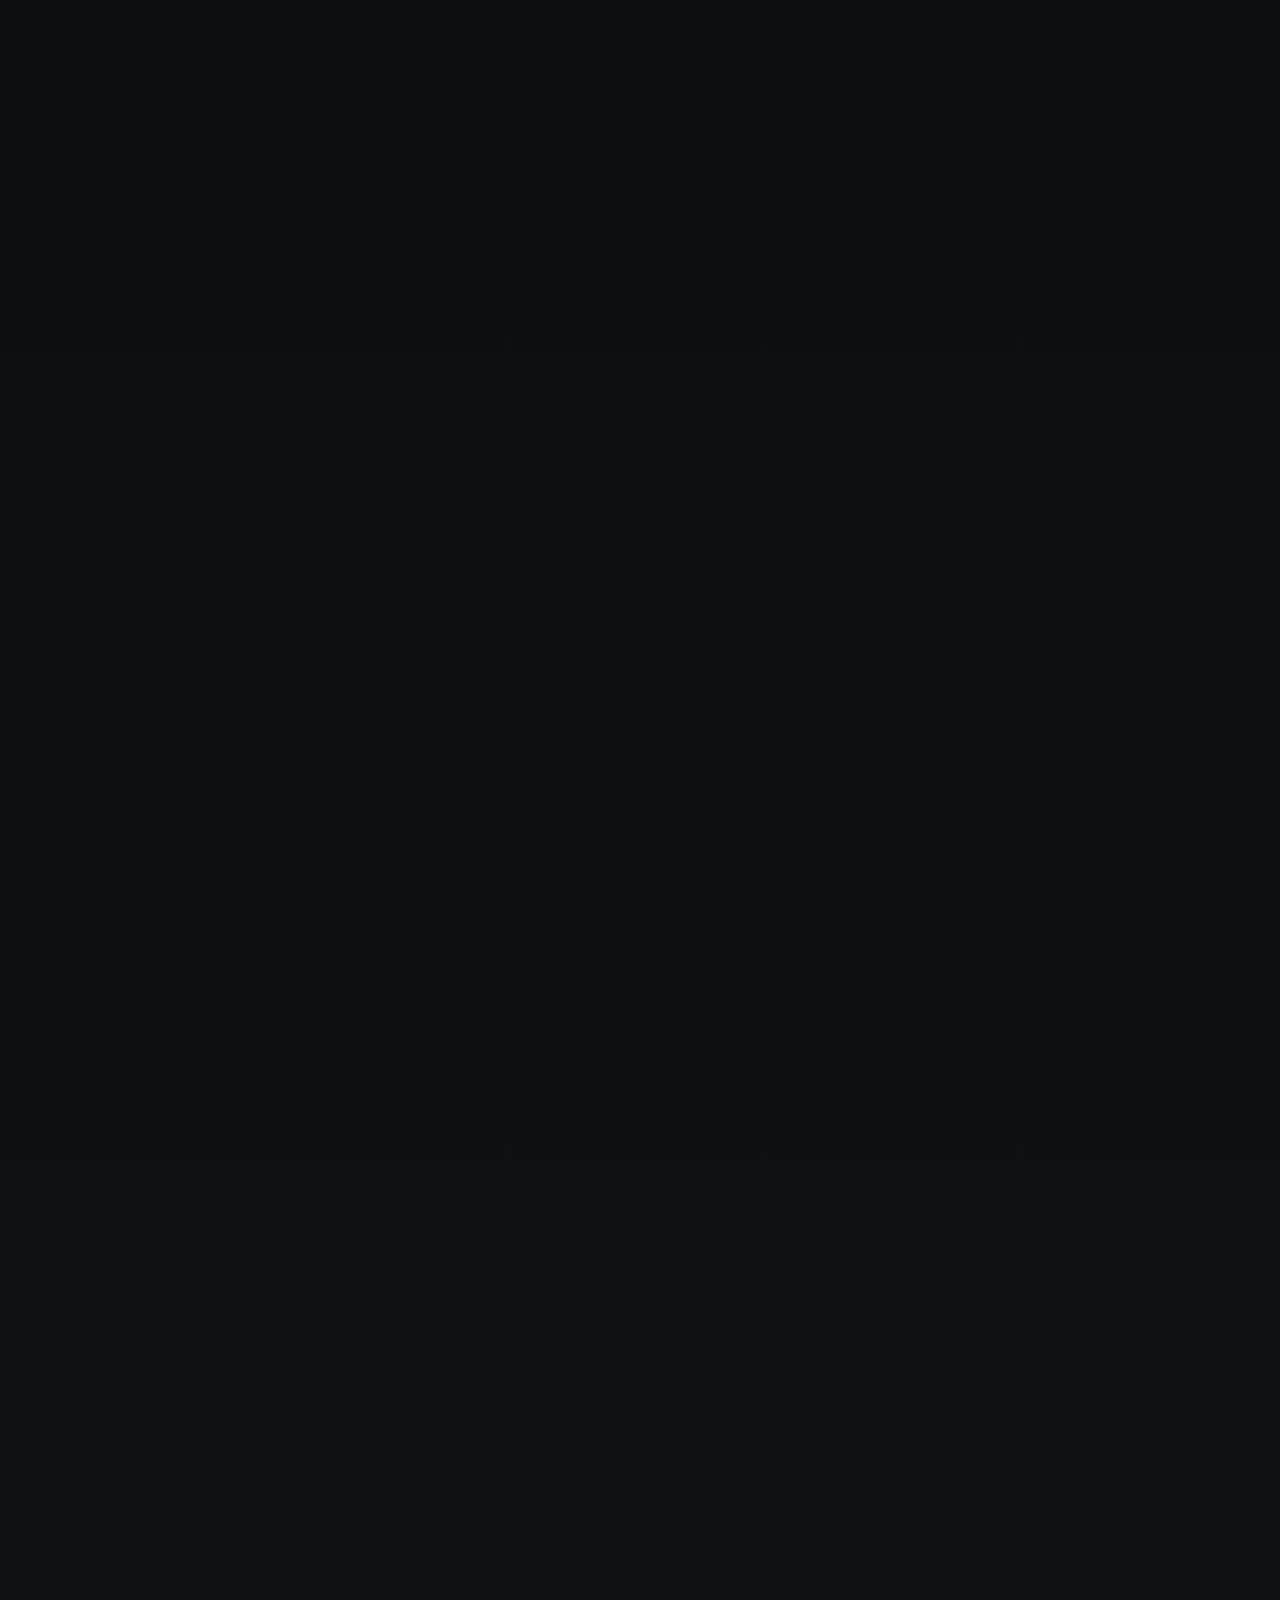
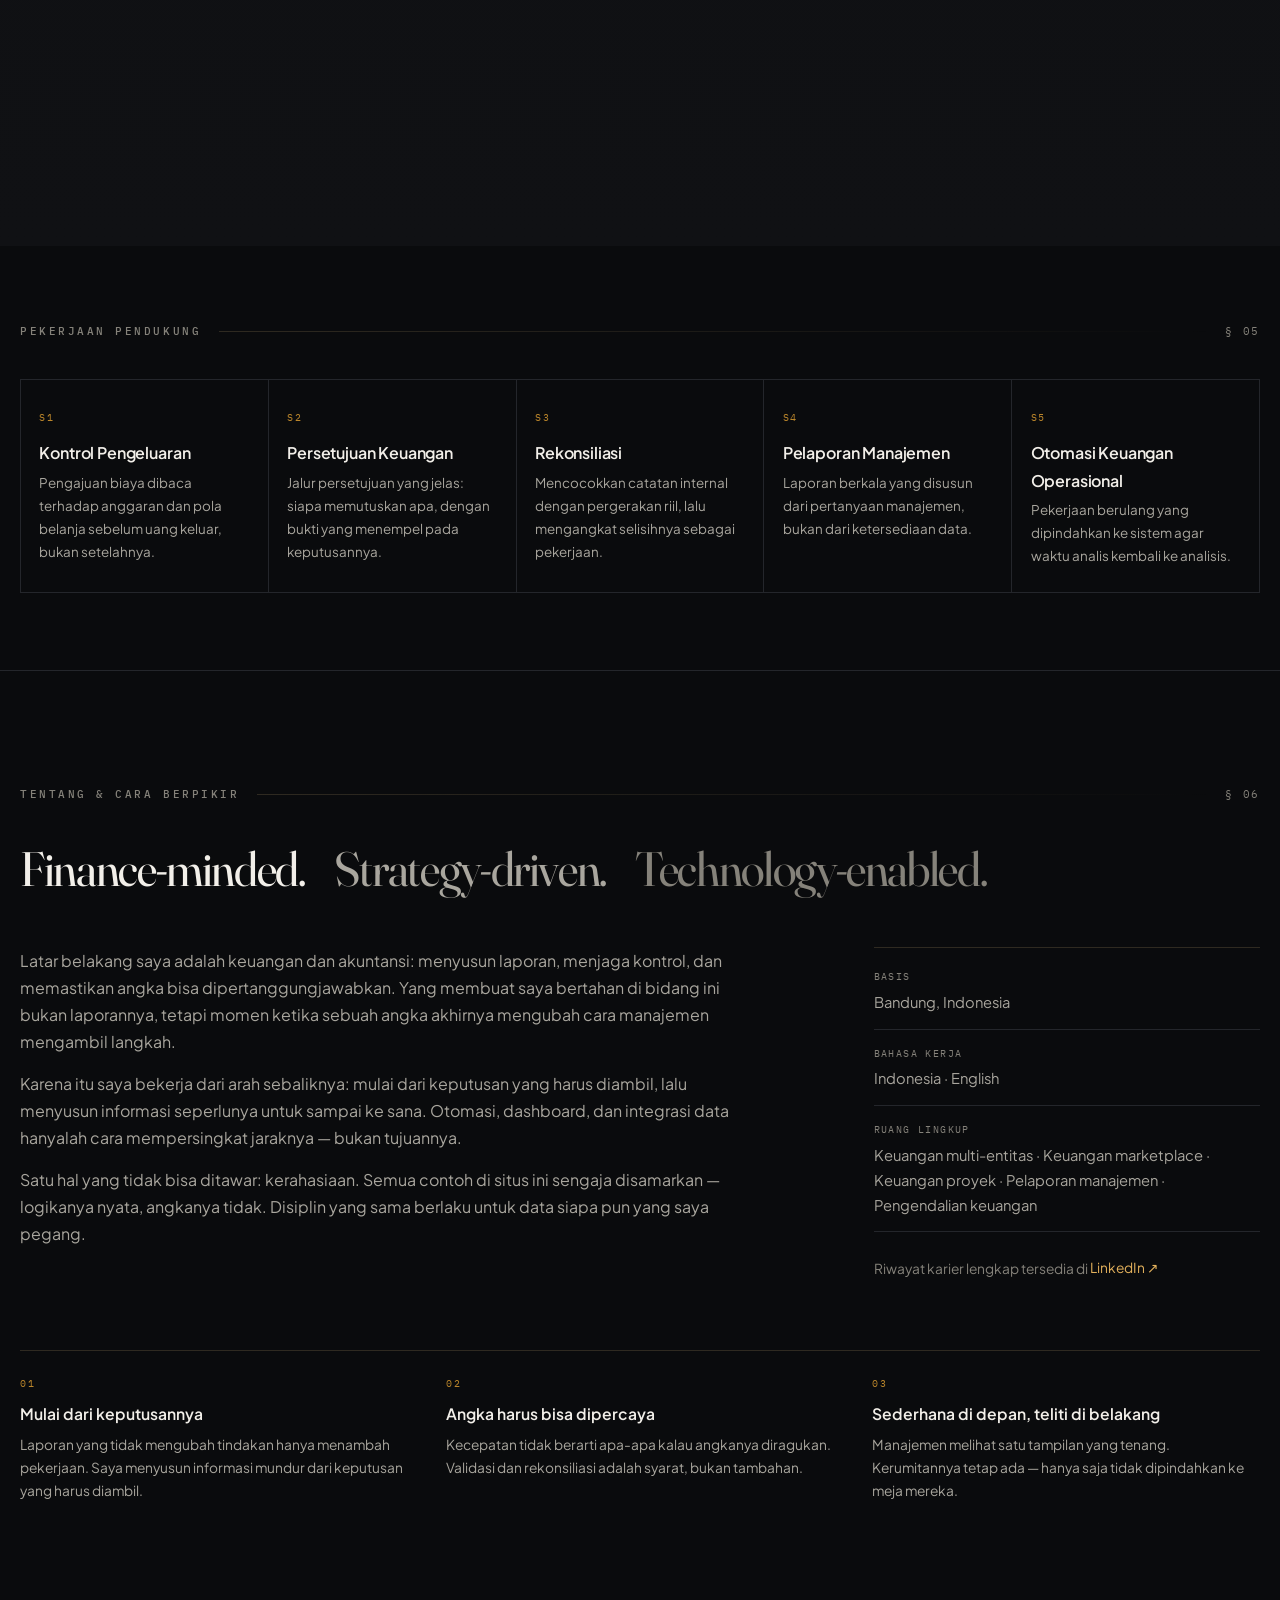
==== commit 7f59f247: "Close the contact section with a point of view, not availability The previous wording waited to be a" ====
--- a/index.html
+++ b/index.html
@@ -438,11 +438,12 @@
           </div>
           <div class="contact__grid">
             <div>
-              <h2 class="display contact__title" data-i18n="contact.title">Terbuka untuk berdiskusi.</h2>
+              <h2 class="display contact__title" data-i18n="contact.title">
+                Langkah berikutnya biasanya sudah ada di dalam angkanya.
+              </h2>
               <p class="lead" data-i18n="contact.note">
-                Situs ini saya buat untuk menunjukkan cara saya membaca angka dan sampai pada keputusan. Kalau ada yang
-                menarik untuk dibicarakan — margin, kas, piutang, kinerja proyek, atau hal lain di sekitarnya — silakan
-                sapa. Tidak harus ada proyek.
+                Yang sering hilang bukan datanya, melainkan cara membacanya. Kalau ada keputusan yang sedang ditimbang —
+                margin, kas, piutang, atau kinerja proyek — mari kita lihat apa yang sebenarnya ditunjukkan angkanya.
               </p>
               <div class="contact__actions">
                 <a class="btn btn--primary" id="contactCta" href="#" rel="noopener">
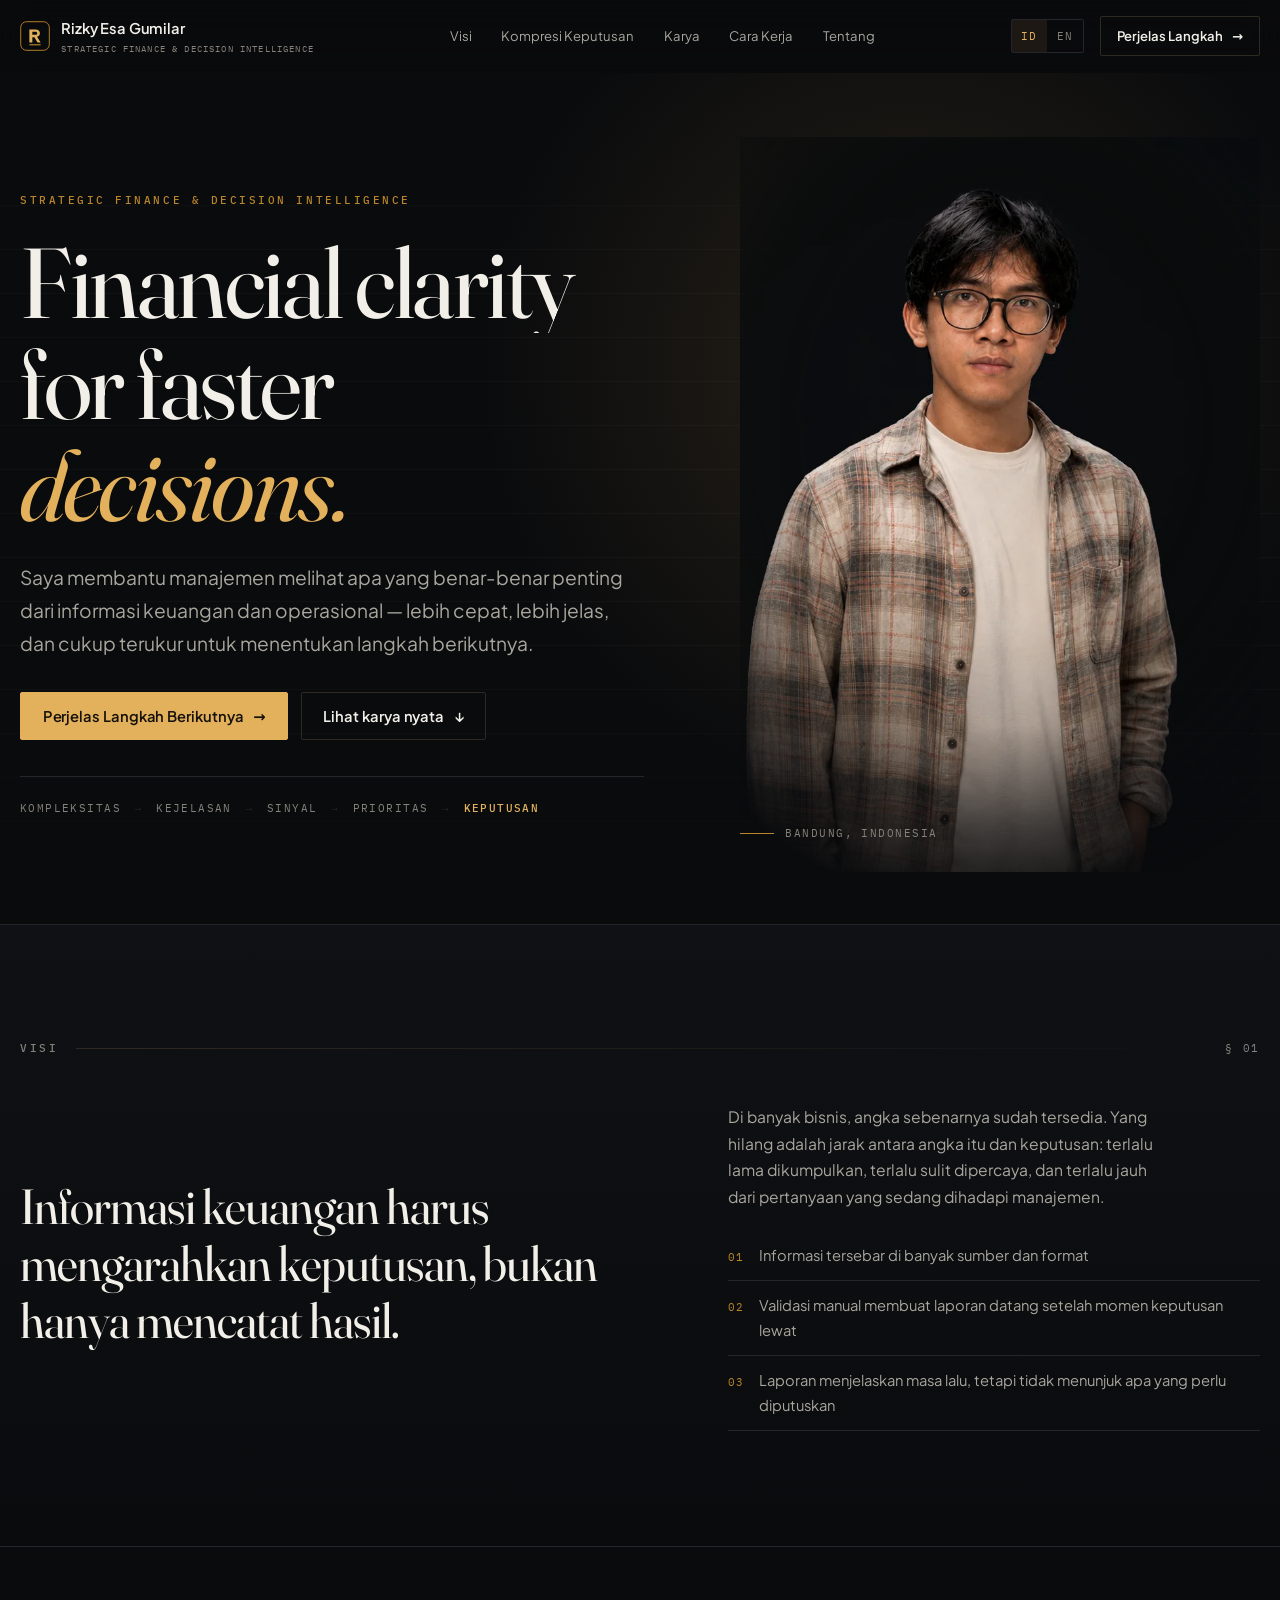
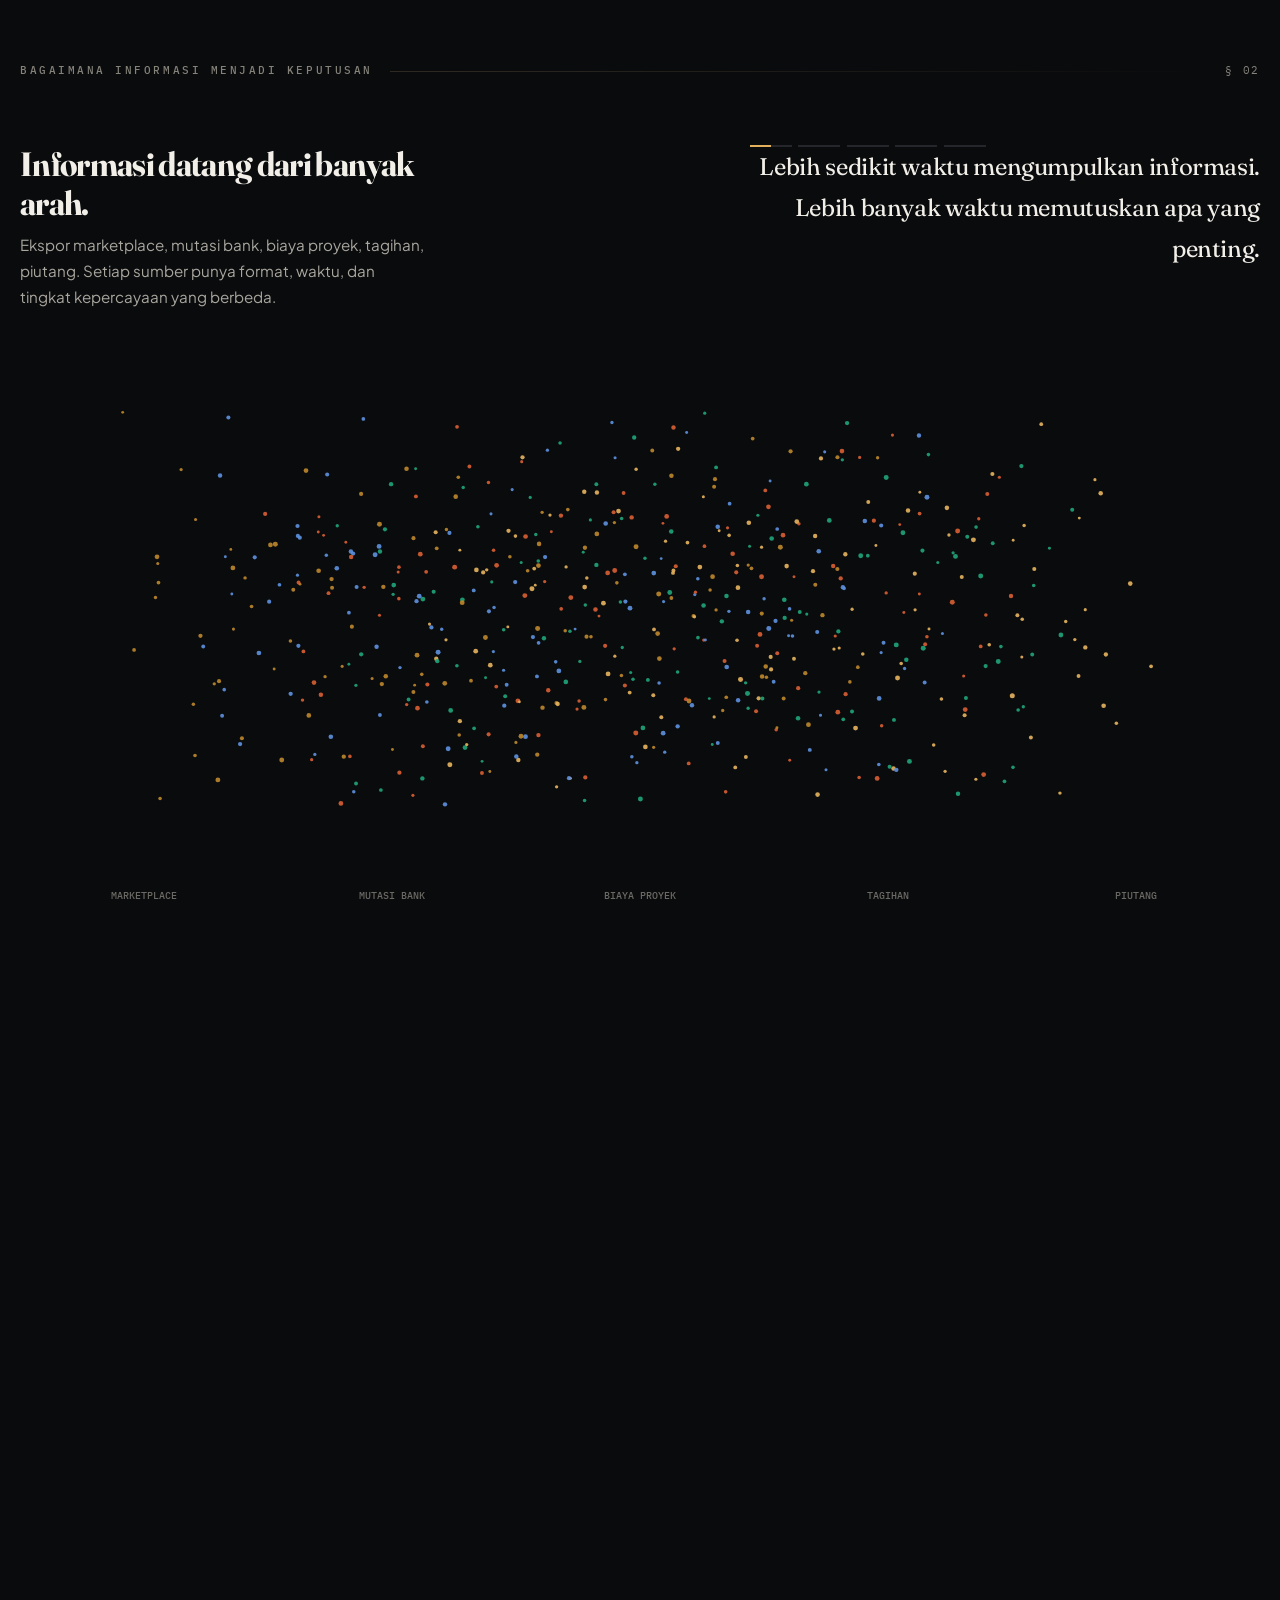
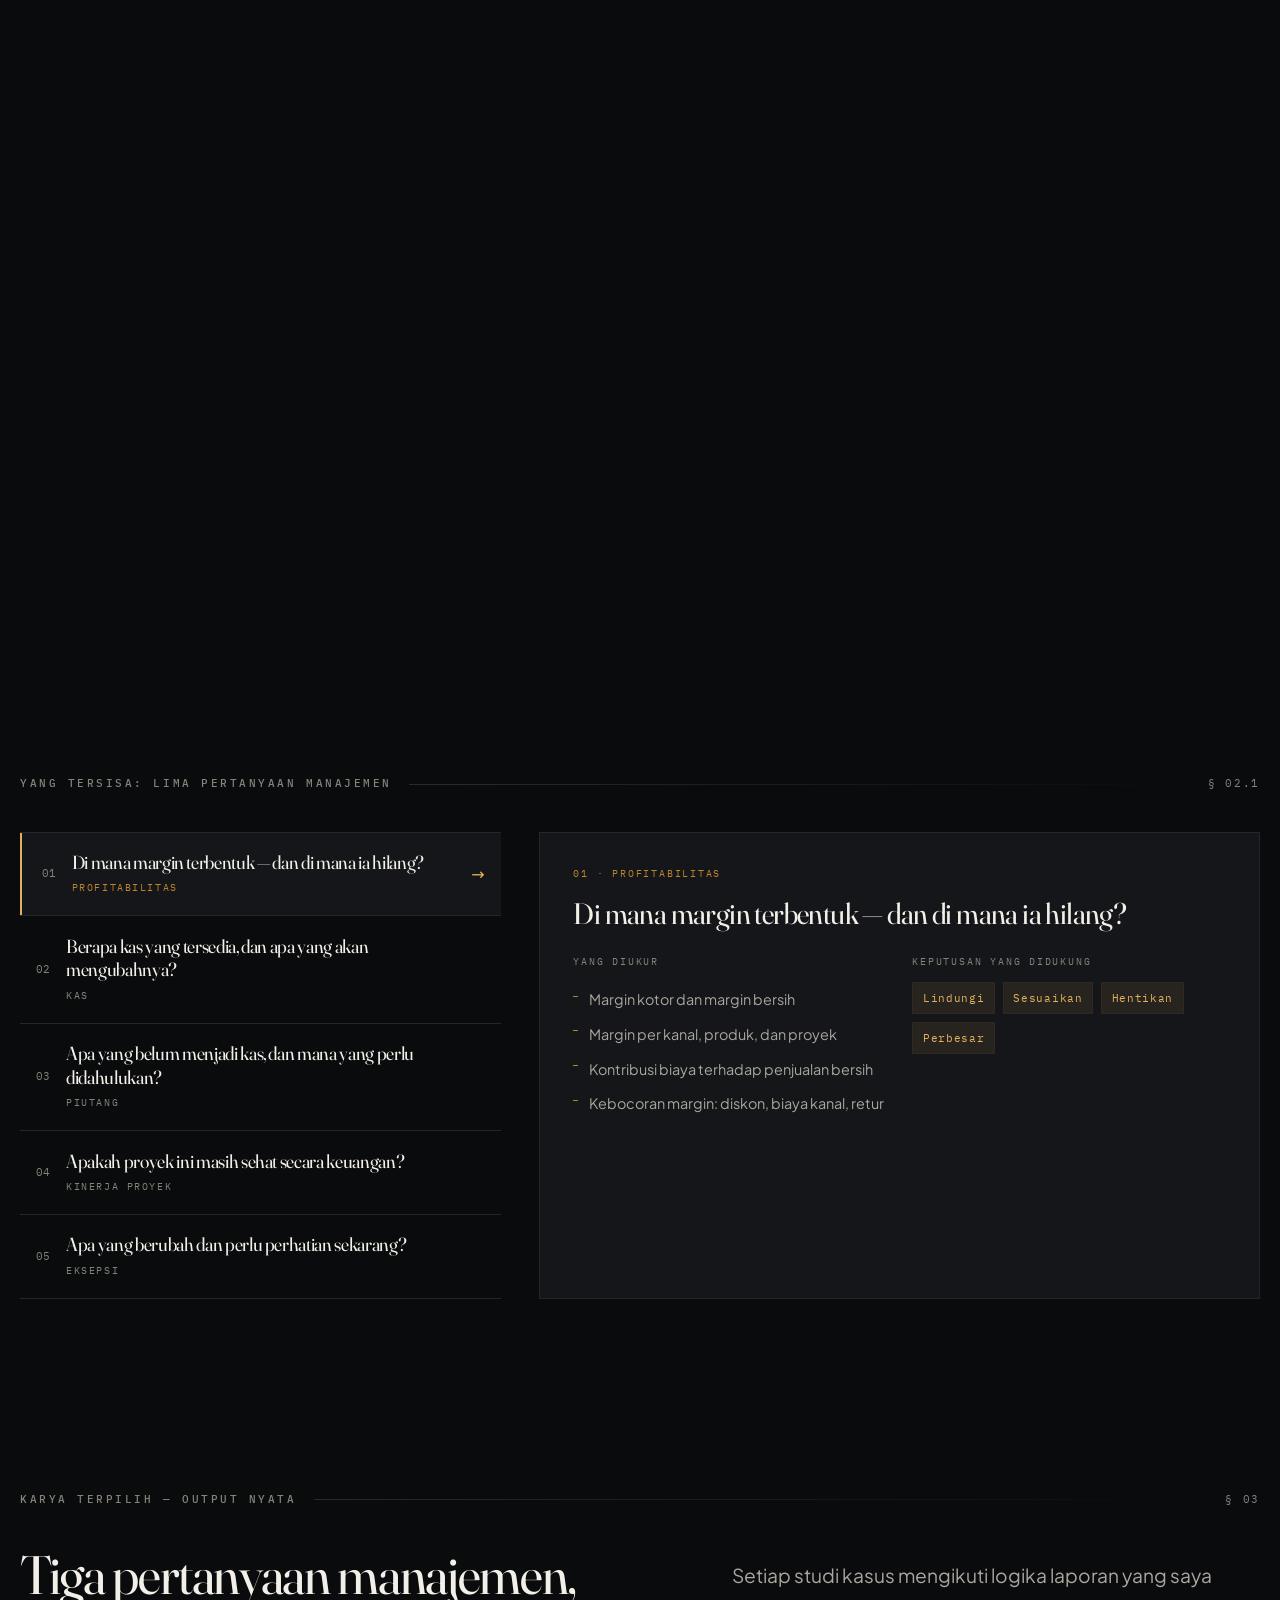
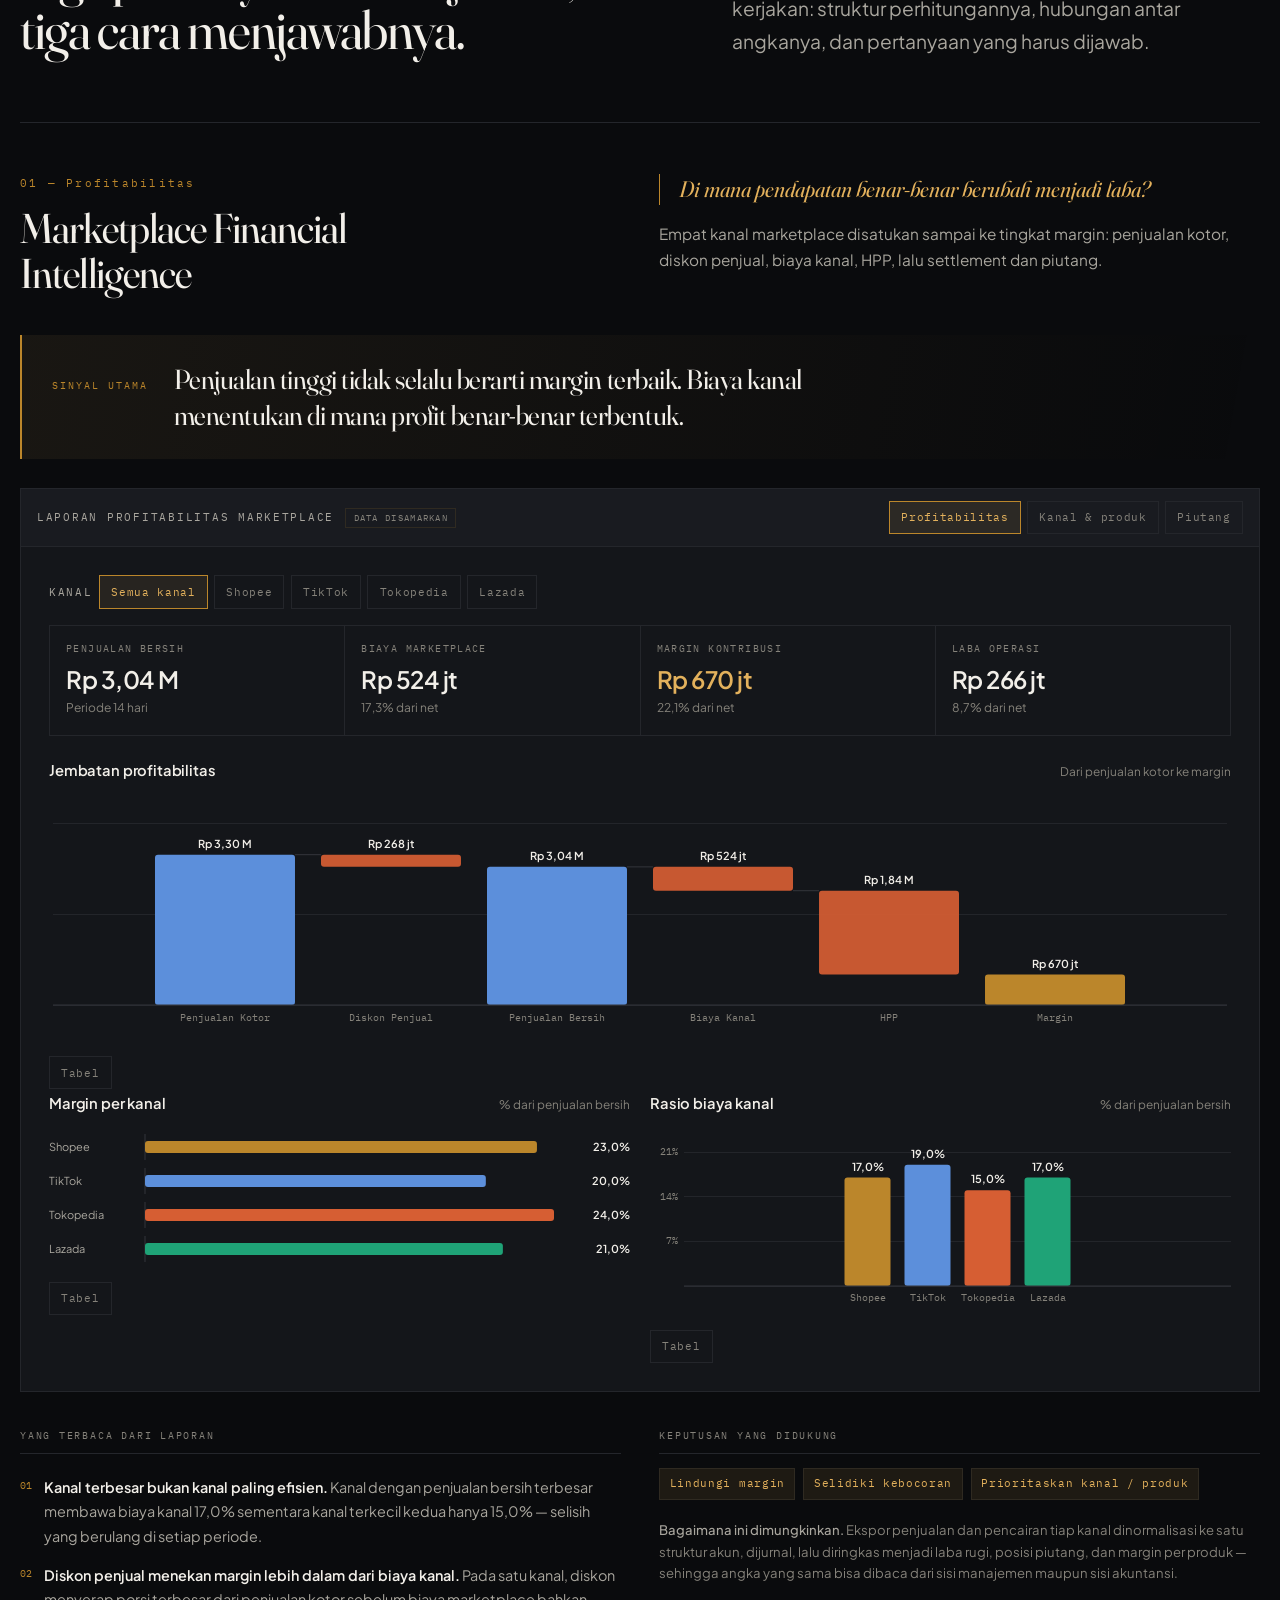
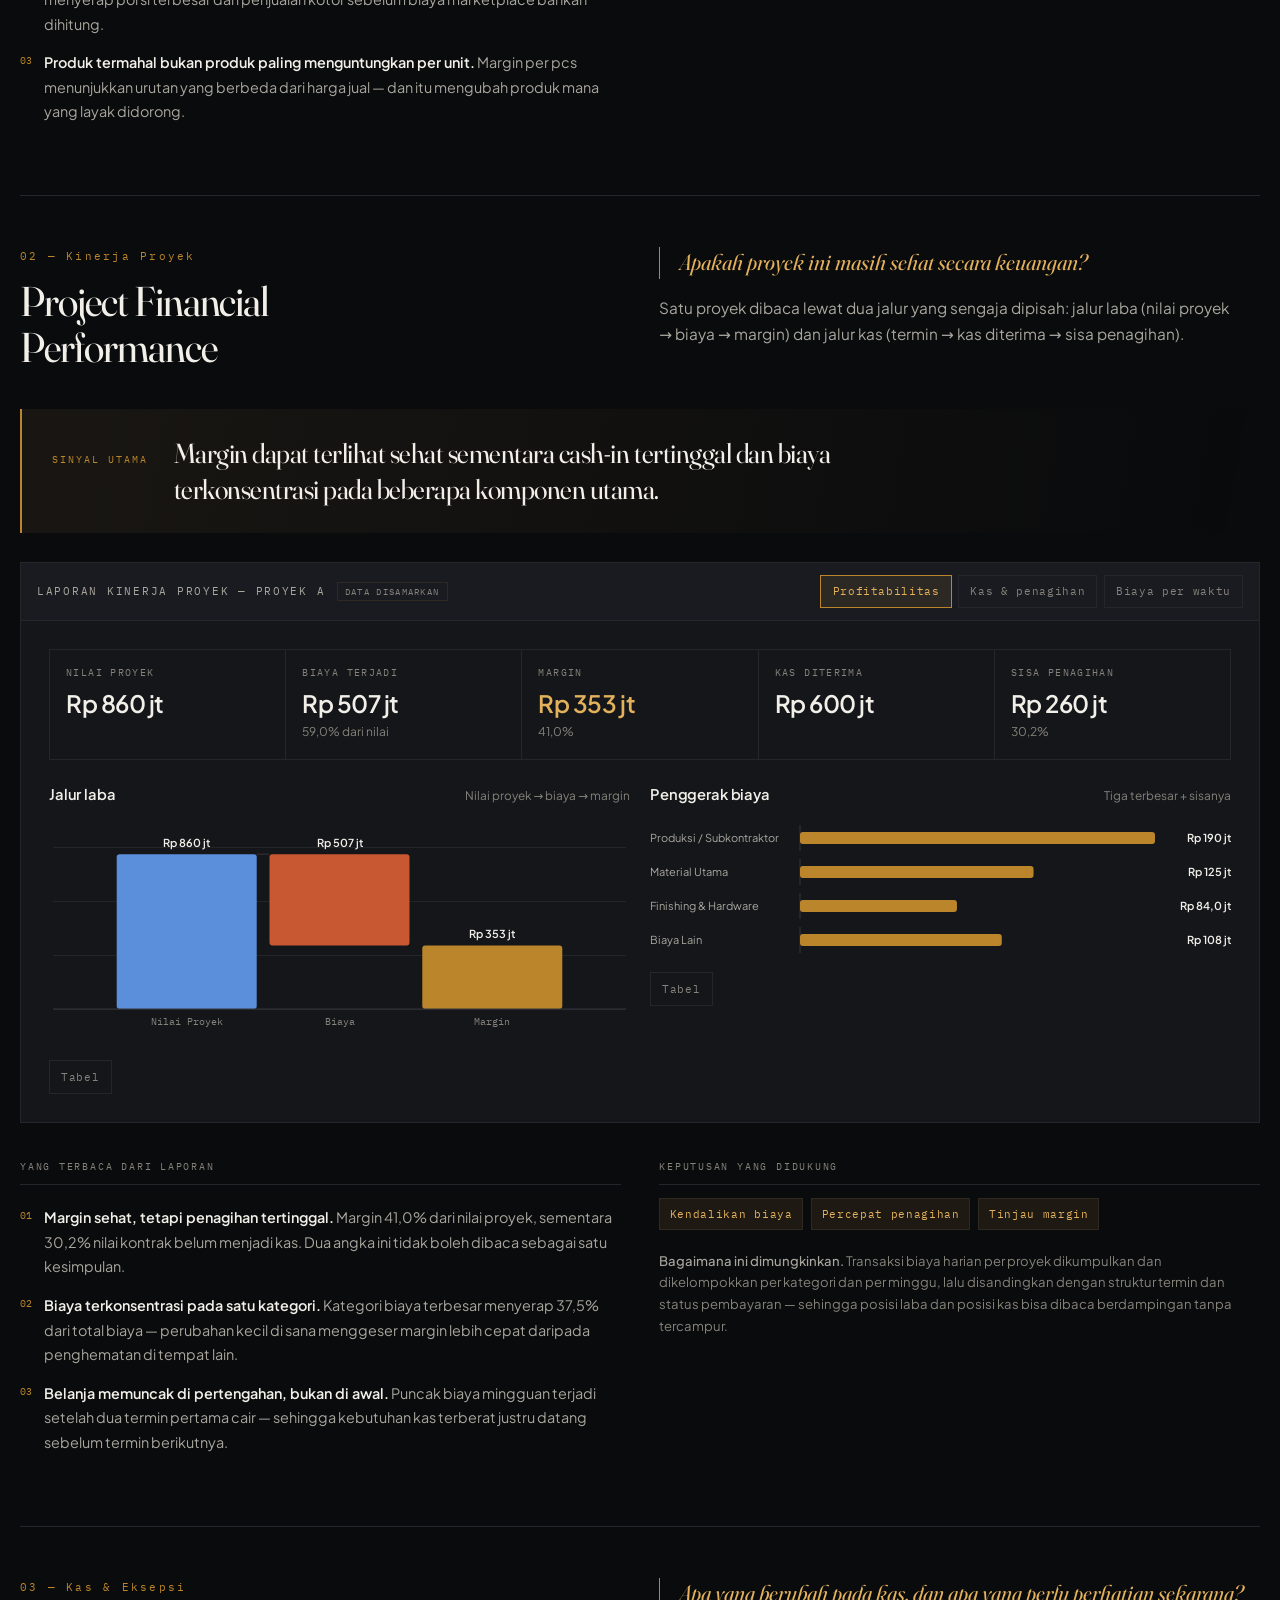
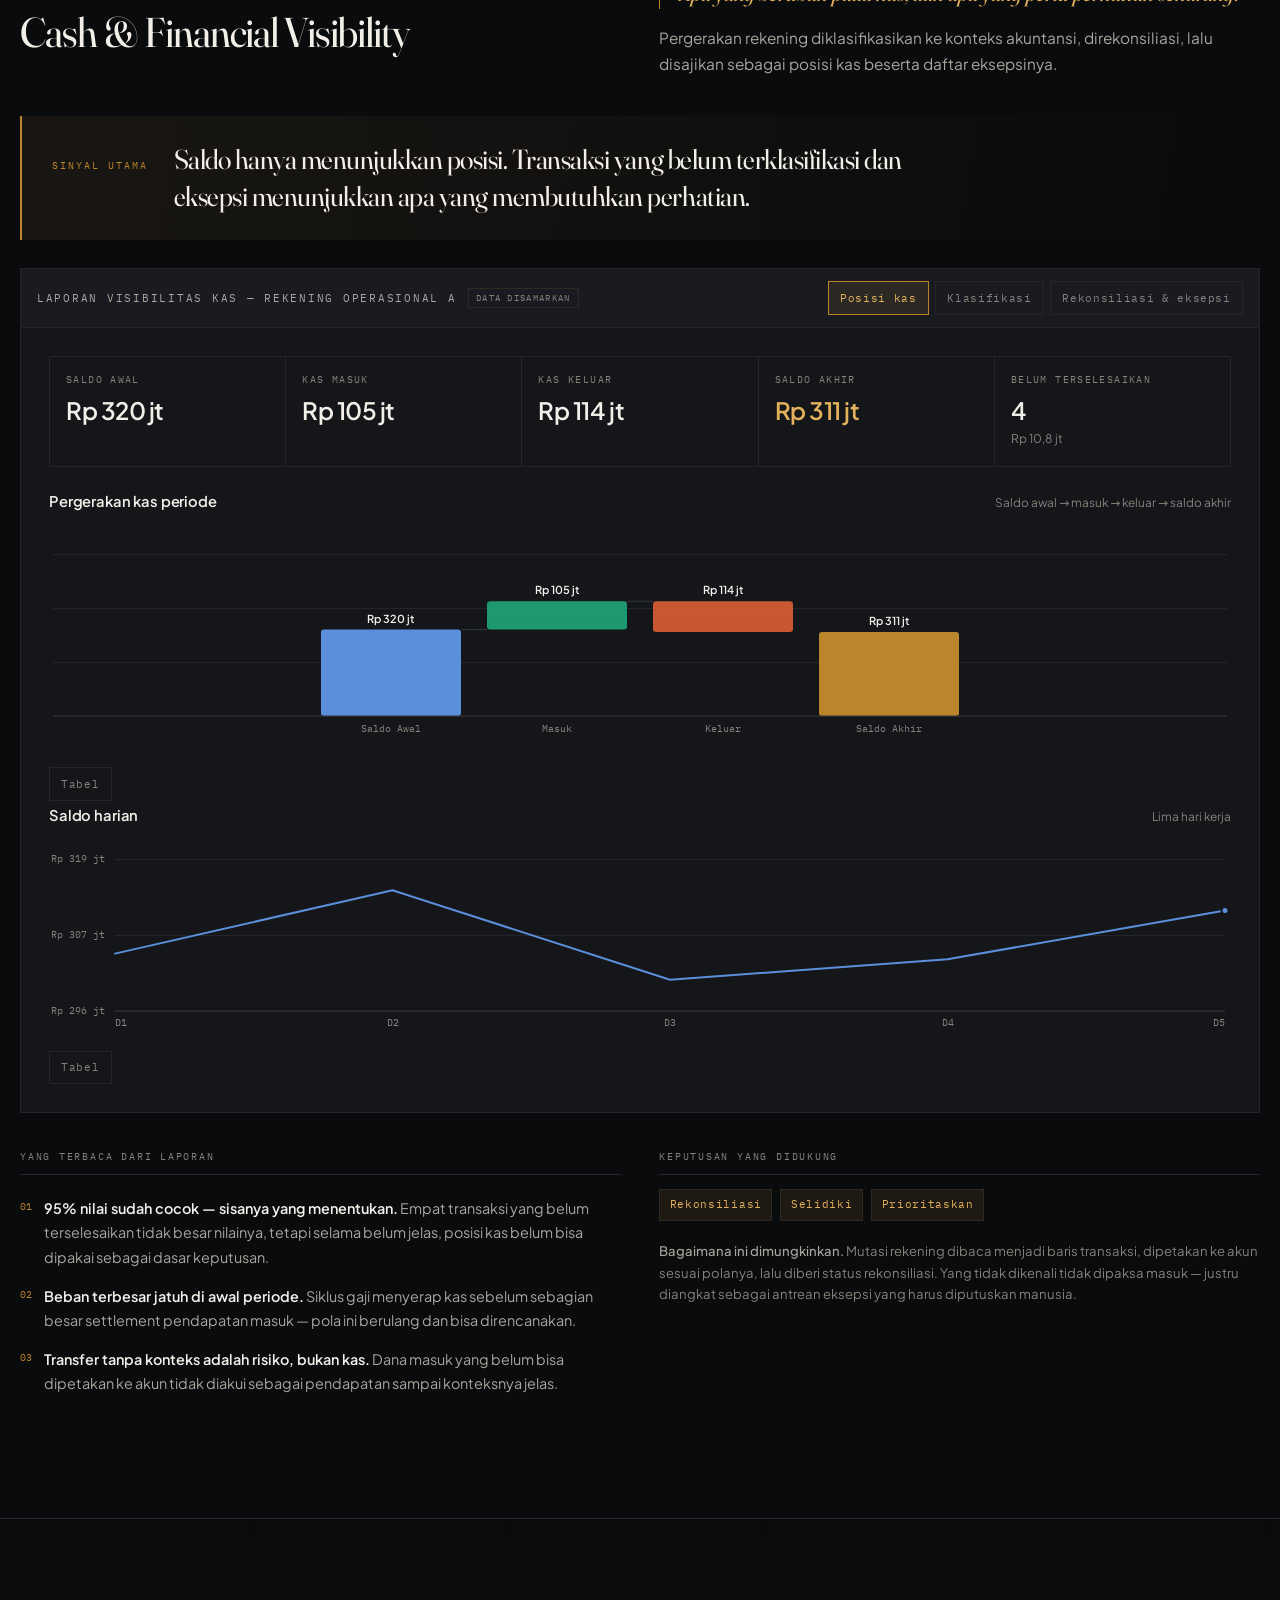
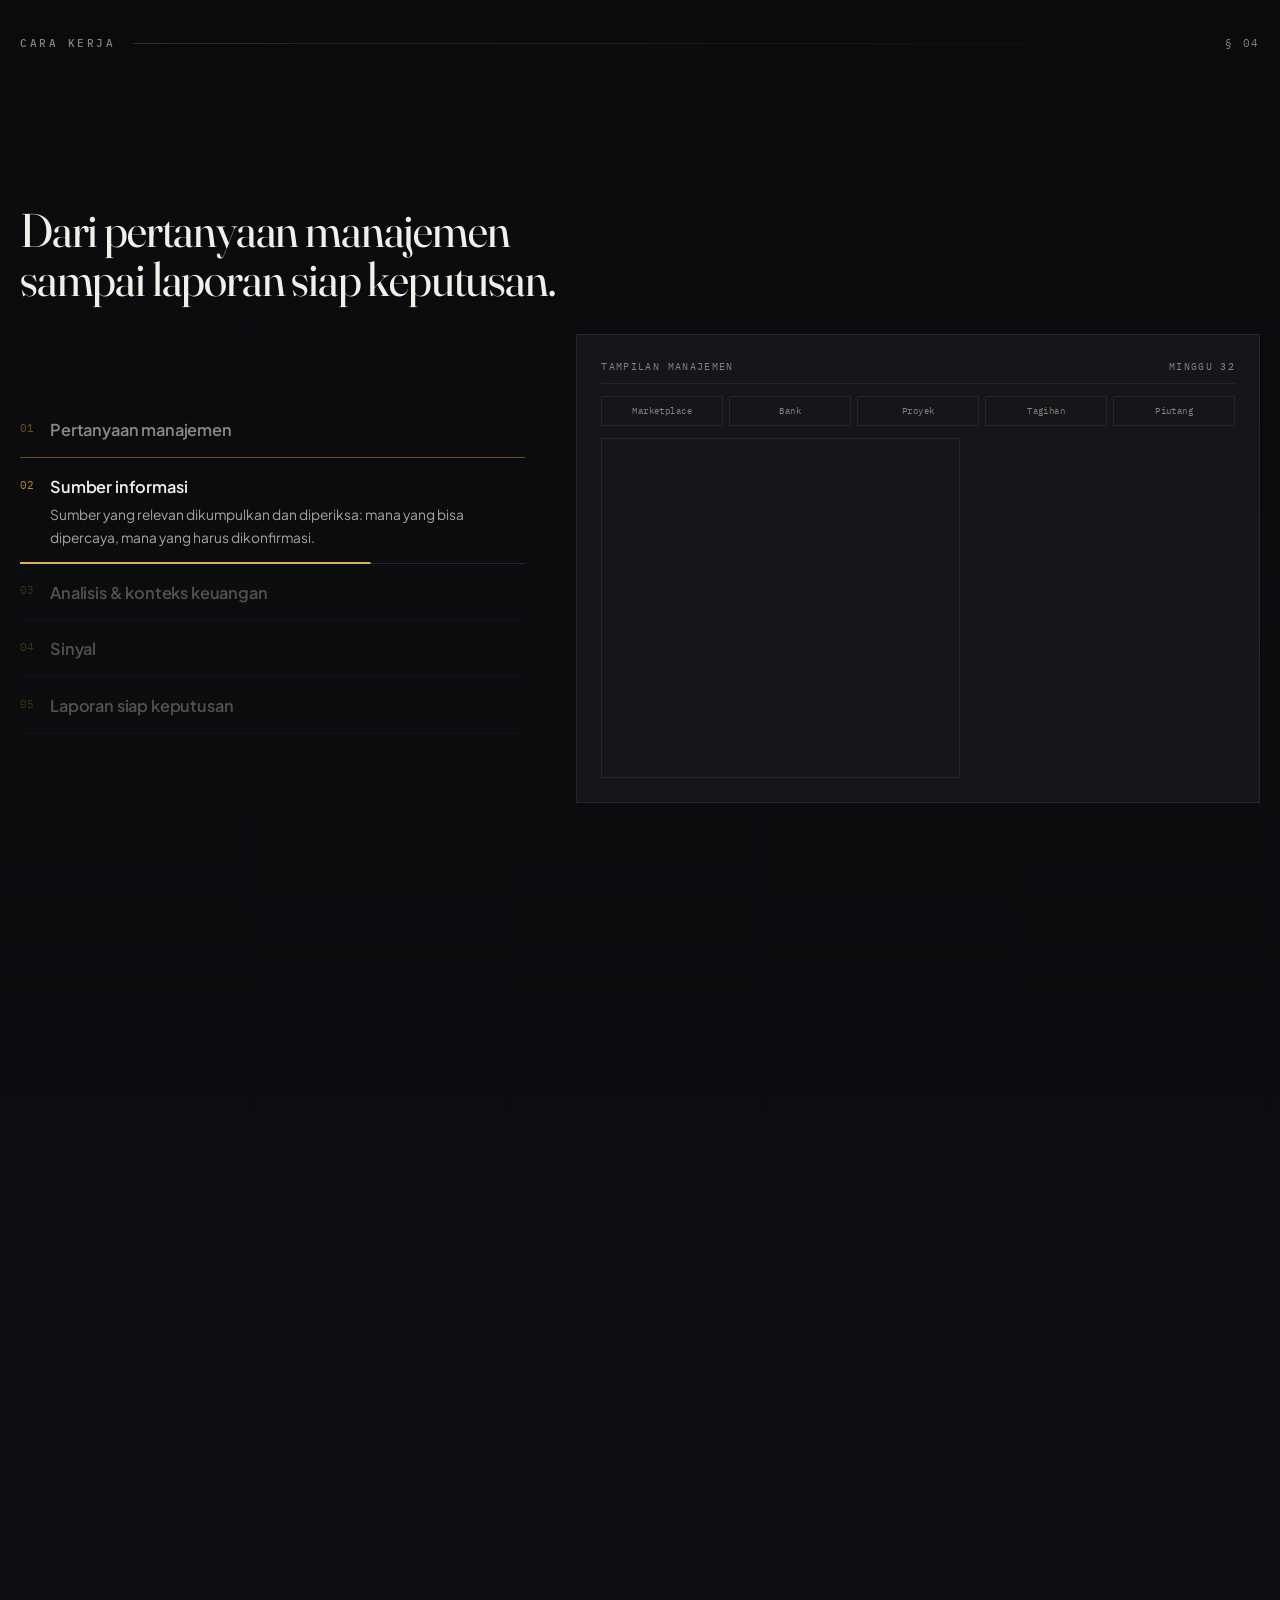
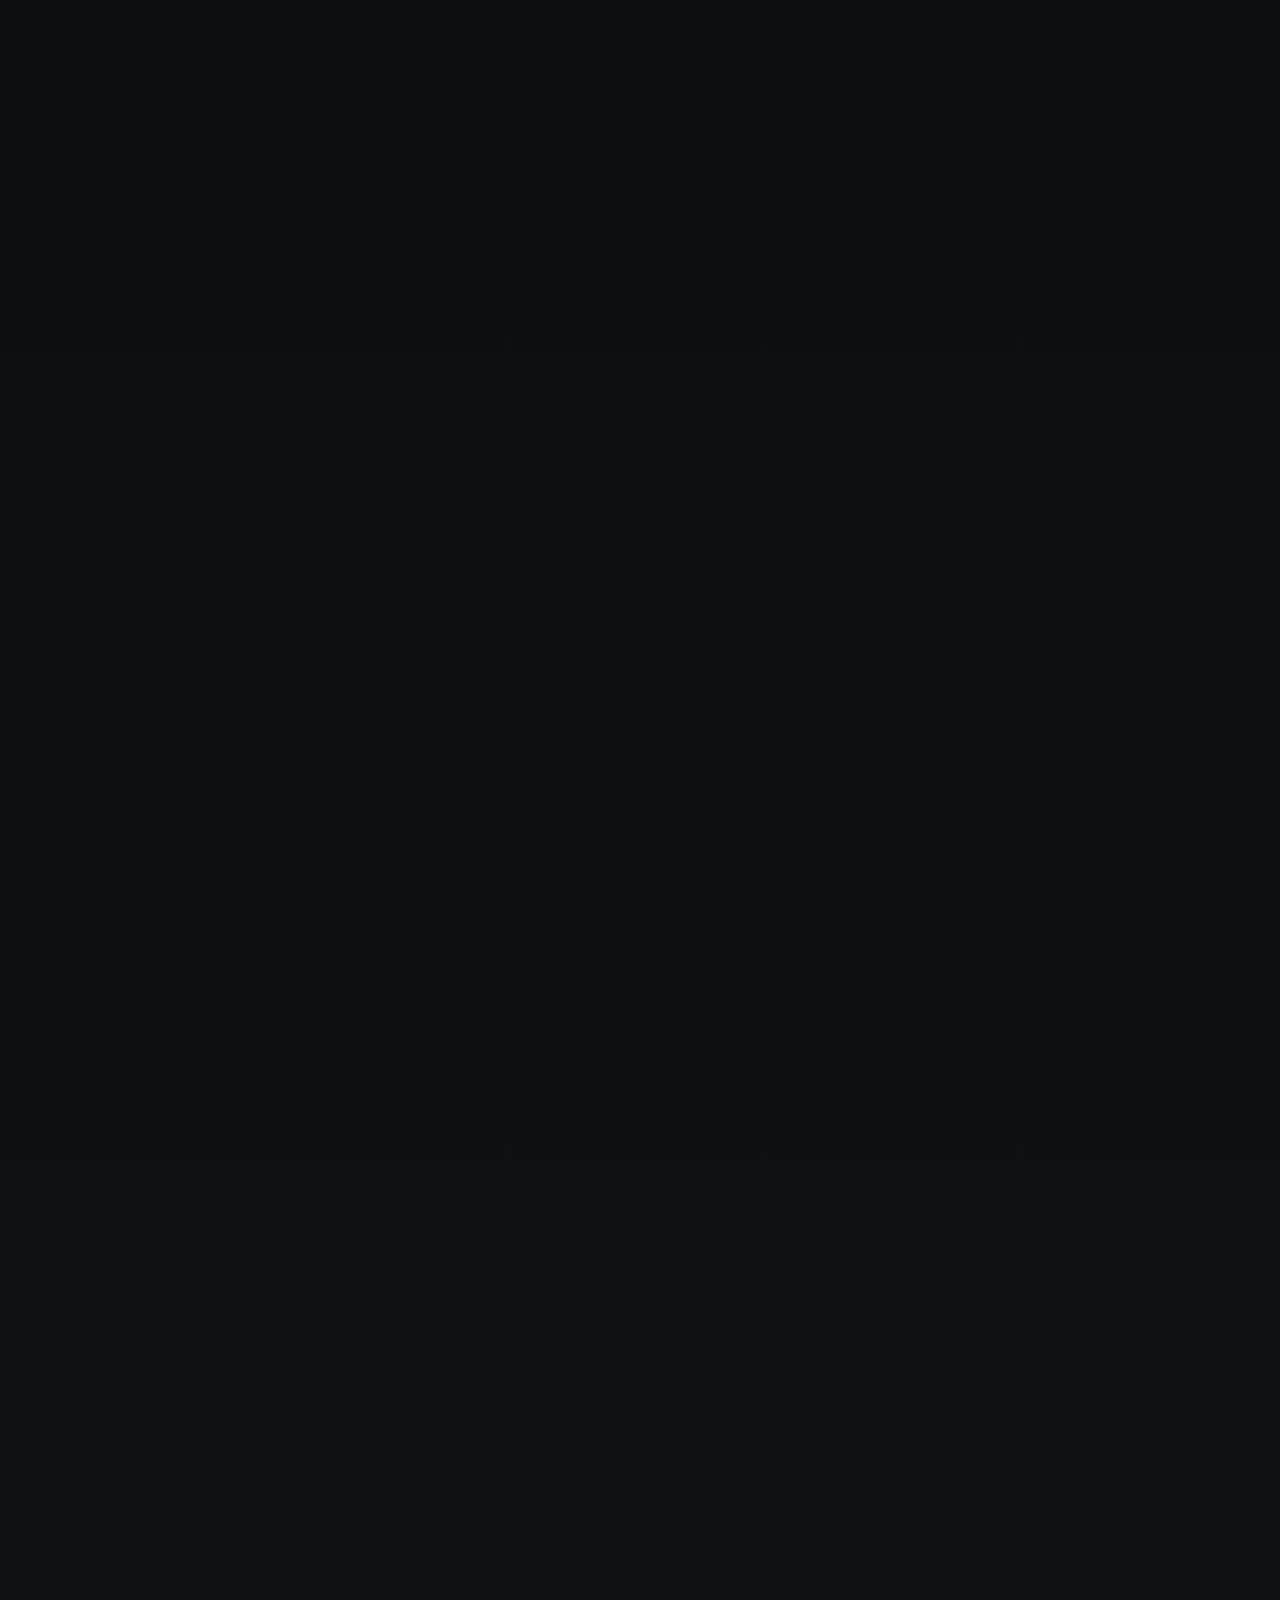
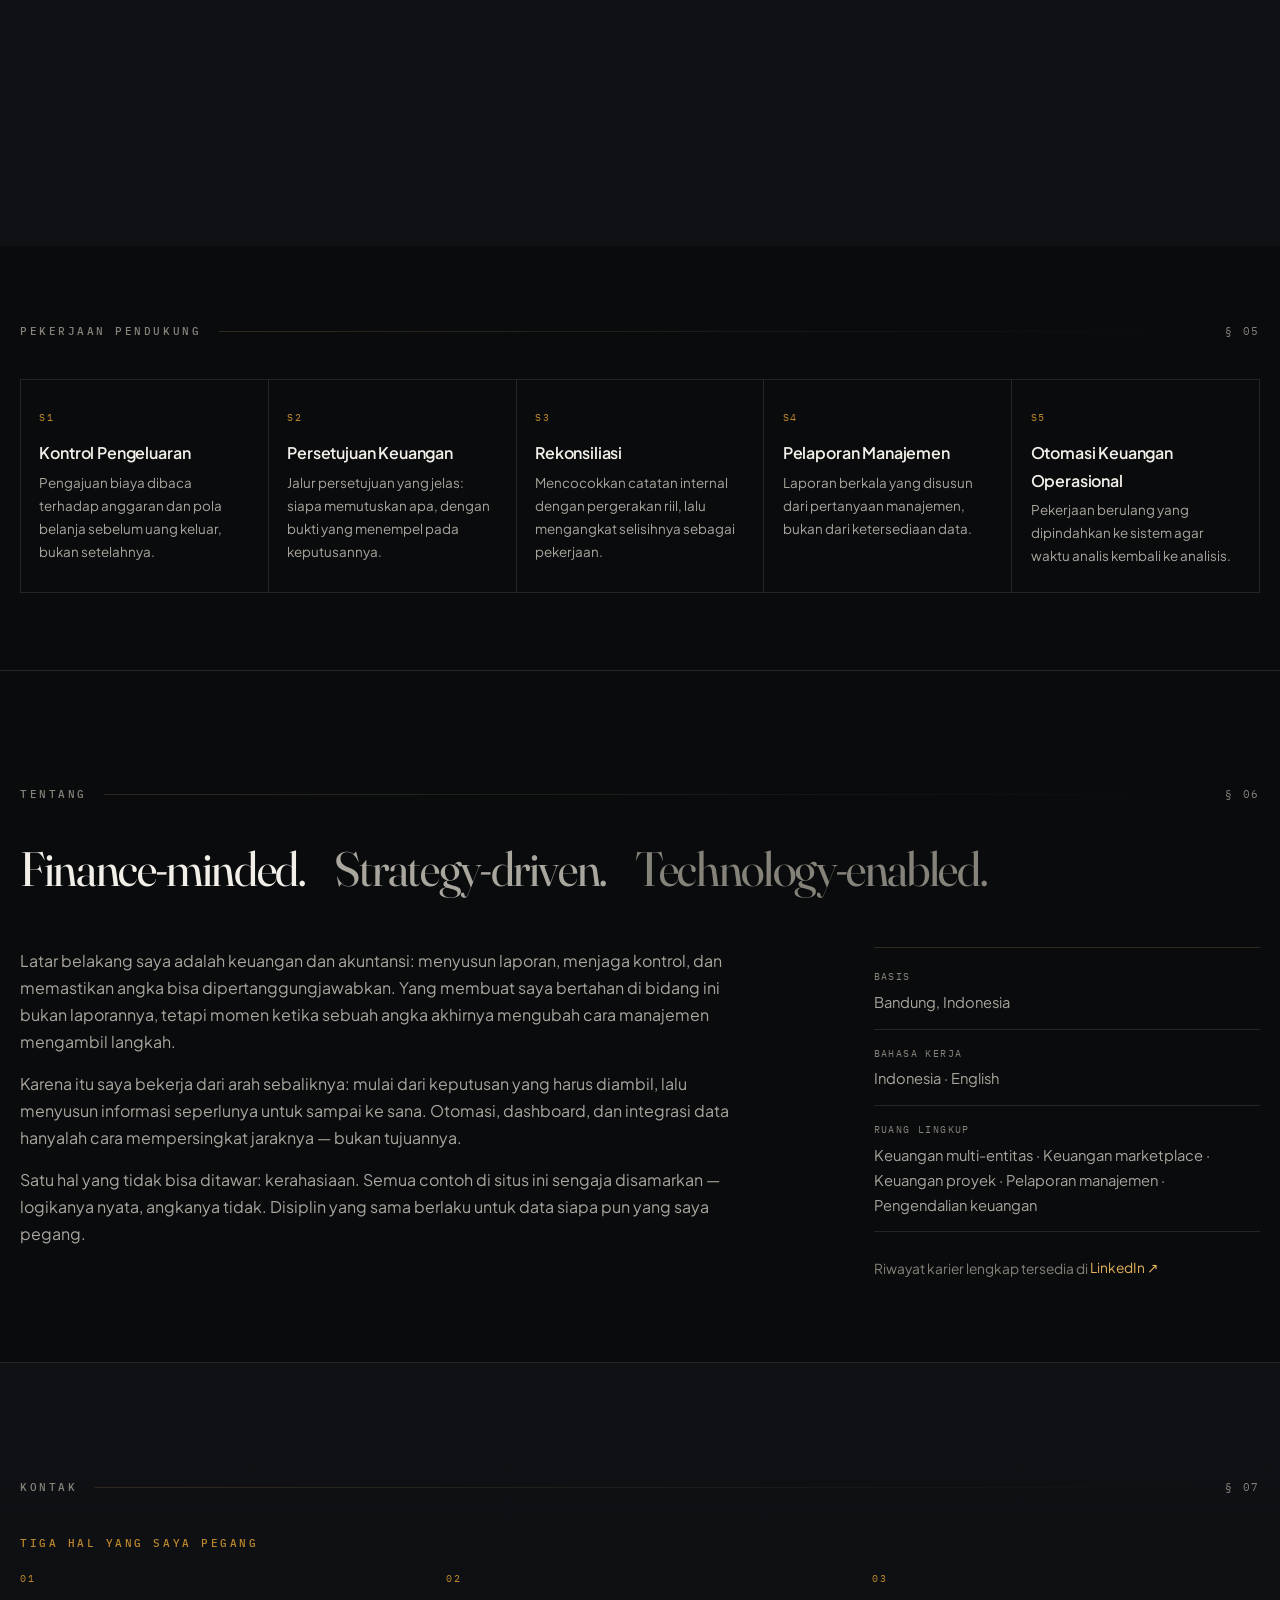
==== commit 7fbf35e5: "Make the three principles the last link before the CTA The recording showed the argument ending at t" ====
--- a/index.html
+++ b/index.html
@@ -371,7 +371,7 @@
       <section class="section about" id="about">
         <div class="page">
           <div class="caption">
-            <h2 class="eyebrow" data-i18n="about.eyebrow">Tentang &amp; Cara Berpikir</h2>
+            <h2 class="eyebrow" data-i18n="about.eyebrow">Tentang</h2>
             <span class="caption__rule"></span>
             <span class="caption__index">§ 06</span>
           </div>
@@ -424,7 +424,6 @@
               </p>
             </aside>
           </div>
-          <div class="principles reveal" id="principles"></div>
         </div>
       </section>
 
@@ -436,6 +435,11 @@
             <span class="caption__rule"></span>
             <span class="caption__index">§ 07</span>
           </div>
+
+          <!-- The last link in the chain: what I hold to, then the next move. -->
+          <p class="close__label eyebrow" data-i18n="close.label">Tiga hal yang saya pegang</p>
+          <div class="principles reveal" id="principles"></div>
+
           <div class="contact__grid">
             <div>
               <h2 class="display contact__title" data-i18n="contact.title">
--- a/assets/css/style.css
+++ b/assets/css/style.css
@@ -1599,6 +1599,7 @@
 /* ---------- About ---------- */
 .about {
   border-top: 1px solid var(--line);
+  padding-bottom: clamp(3rem, 6vw, 5rem);
 }
 .about__grid {
   display: grid;
@@ -1678,9 +1679,12 @@
   display: grid;
   grid-template-columns: repeat(auto-fit, minmax(220px, 1fr));
   gap: clamp(1.5rem, 3vw, 3rem);
-  margin-top: clamp(2.5rem, 5vw, 4rem);
-  padding-top: 1.6rem;
-  border-top: 1px solid var(--line-warm);
+  padding-bottom: clamp(2rem, 4vw, 3rem);
+  border-bottom: 1px solid var(--line-warm);
+}
+.close__label {
+  margin-bottom: 1.1rem;
+  color: var(--brass-deep);
 }
 .principle__k {
   font-family: var(--font-mono);
@@ -1710,6 +1714,7 @@
   grid-template-columns: minmax(0, 1.15fr) minmax(0, 0.85fr);
   gap: clamp(2rem, 5vw, 4.5rem);
   align-items: start;
+  margin-top: clamp(2.2rem, 4.5vw, 3.5rem);
 }
 .contact__title {
   font-size: clamp(2rem, 1.3rem + 2.8vw, 3.5rem);
